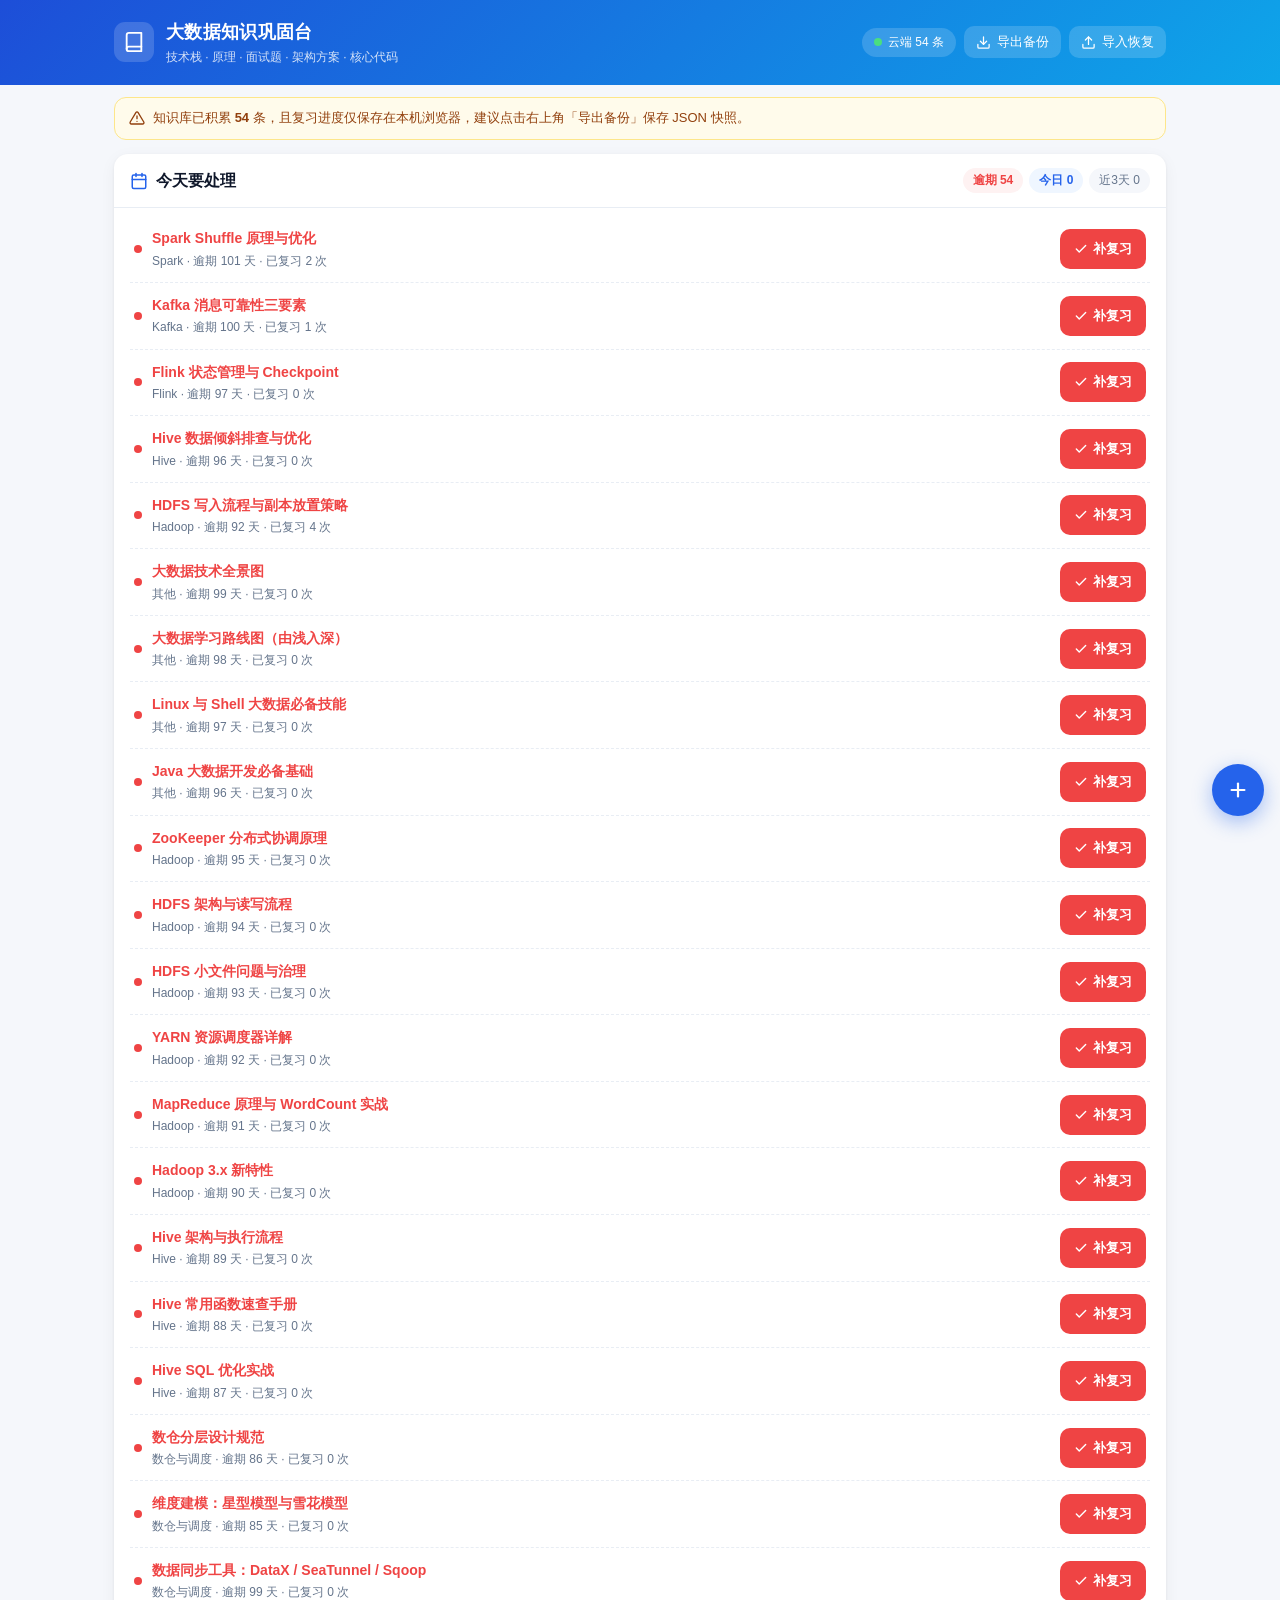
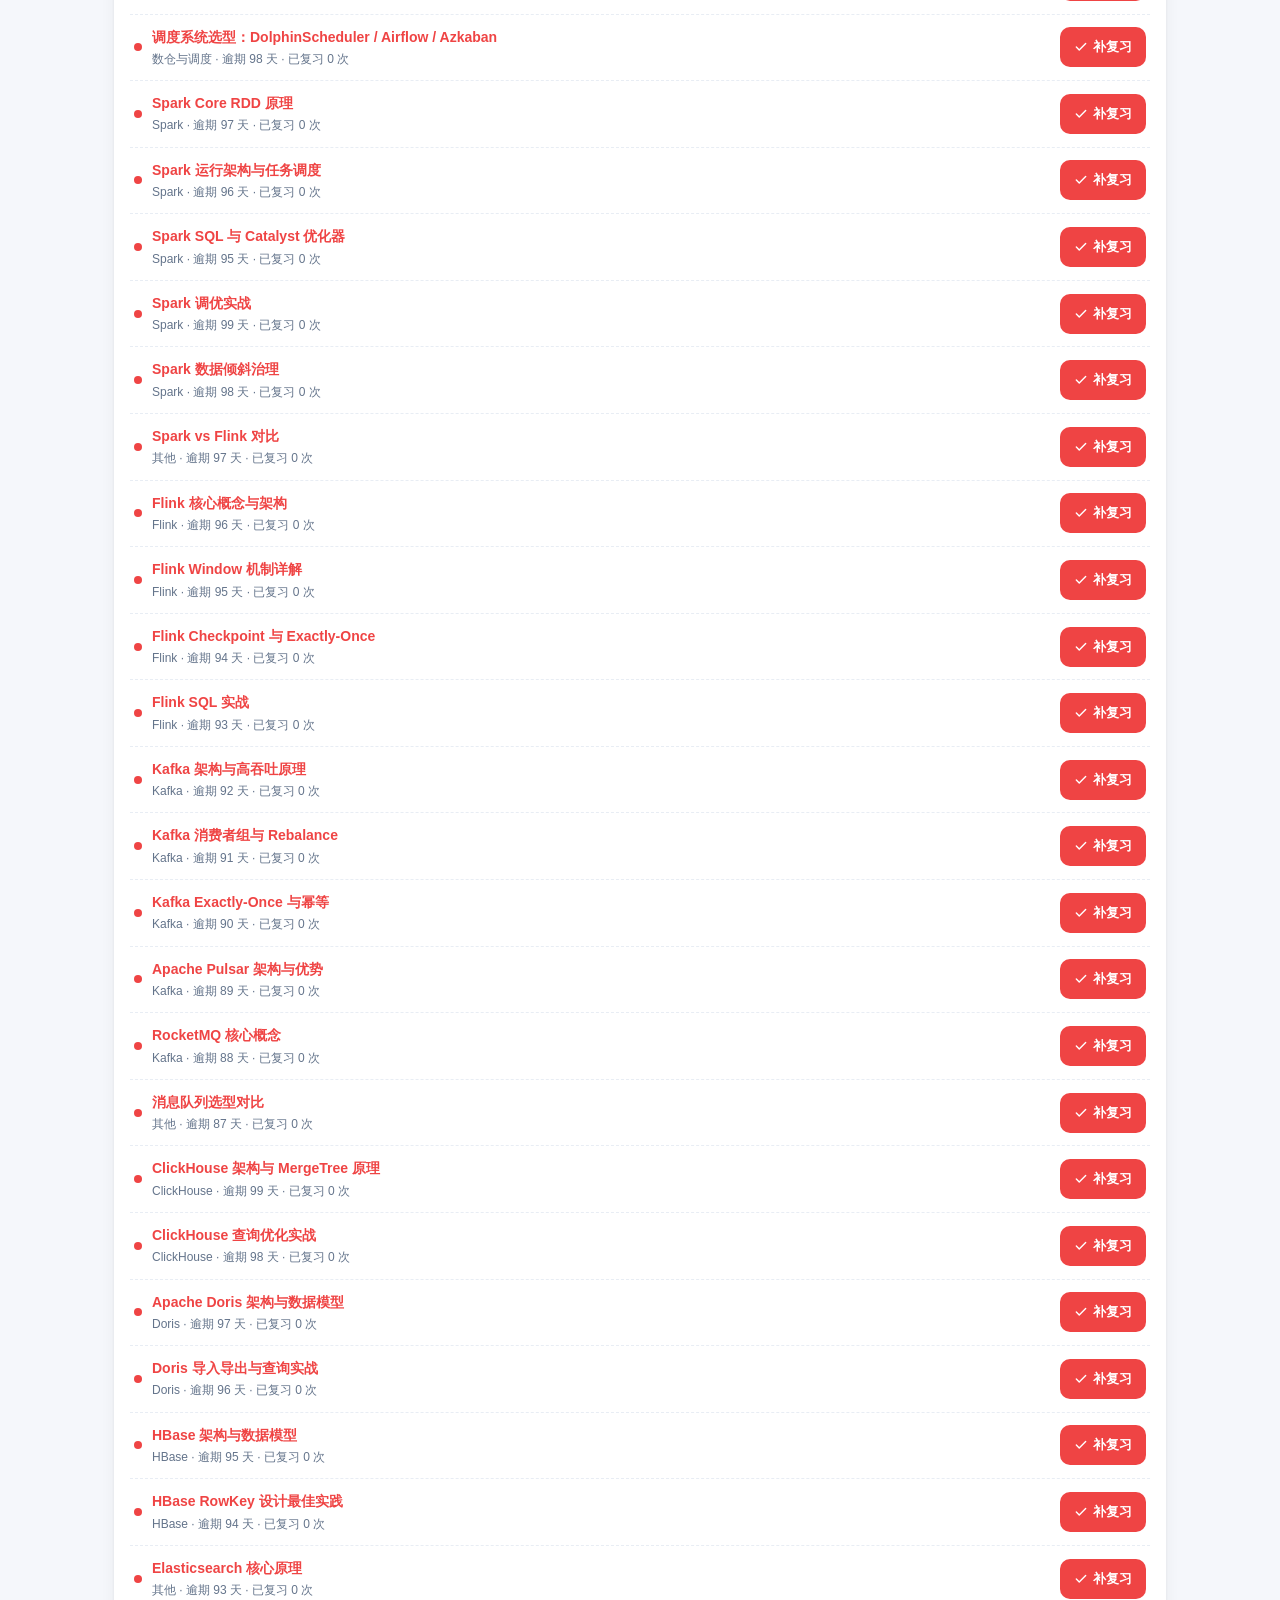
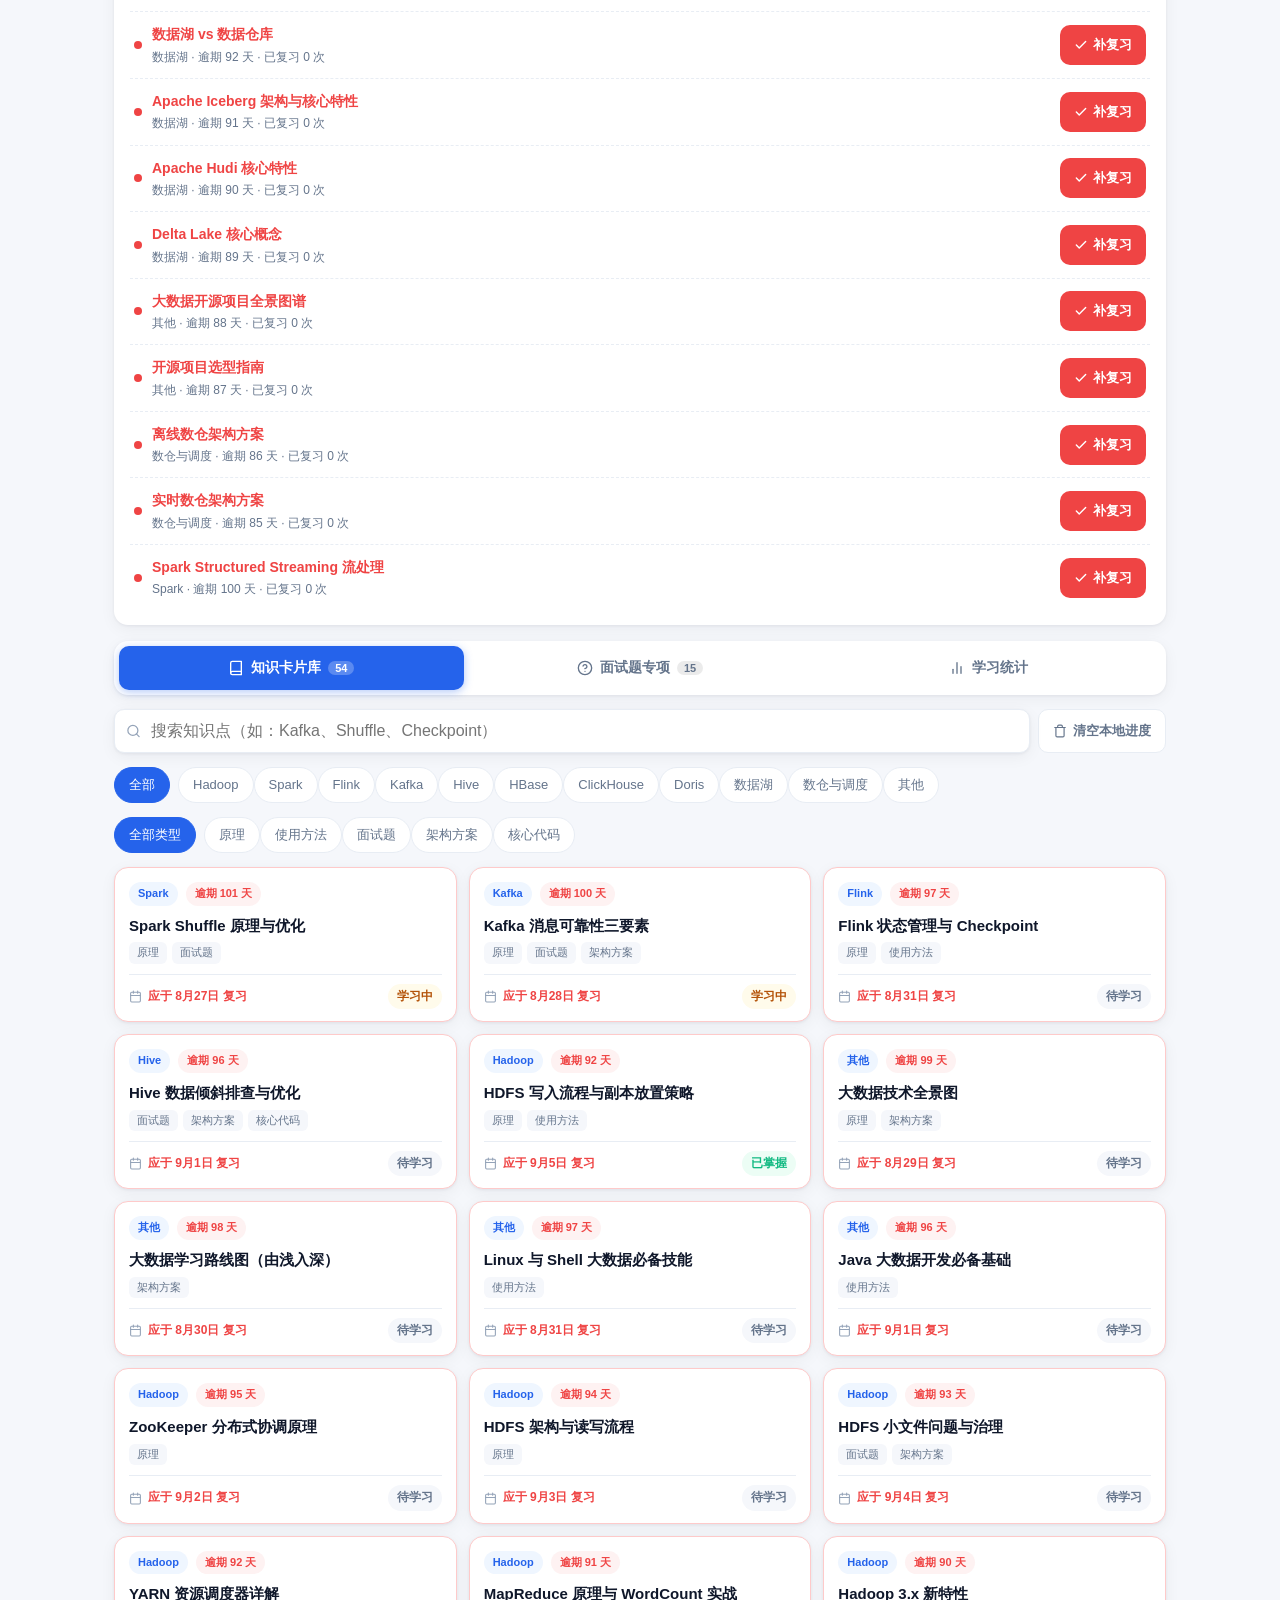
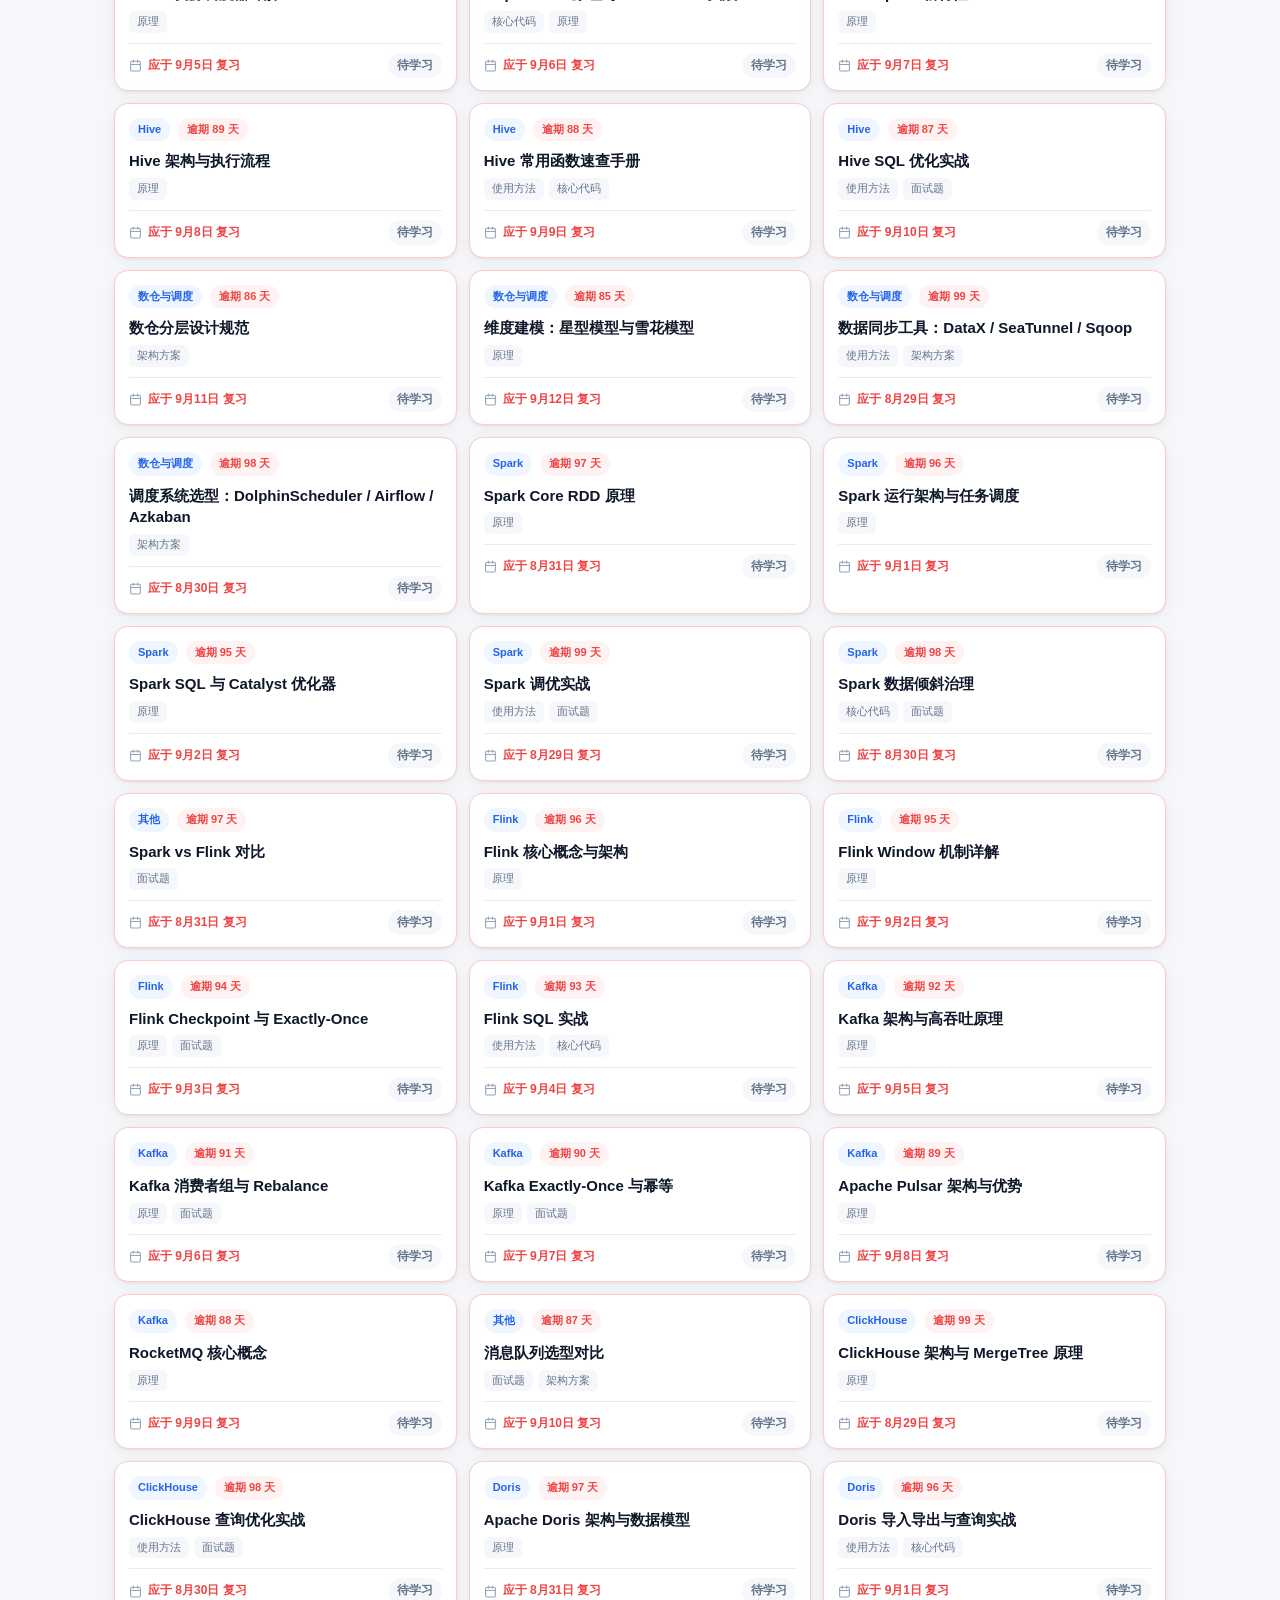
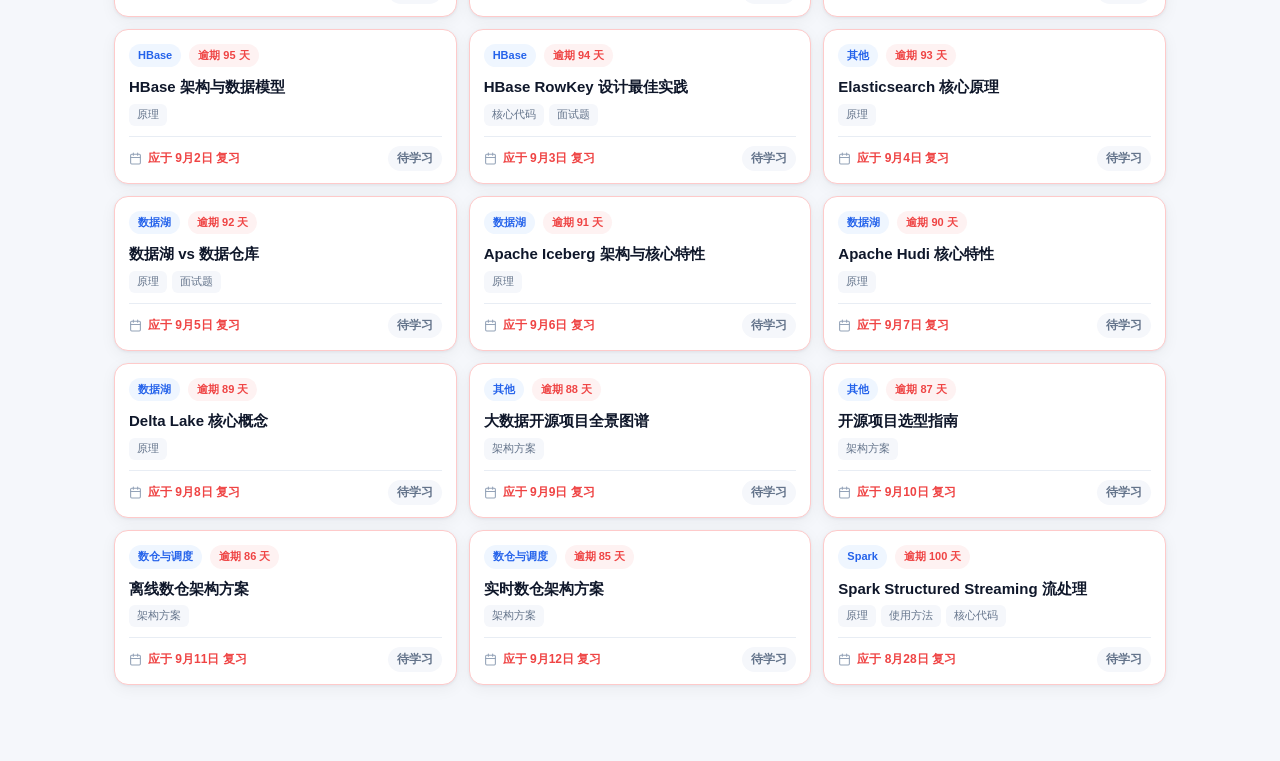
==== index.html @ f15275df "feat: 根站点替换为大数据知识巩固台（旧 Hexo 博客已备份本地 tar 包）" ====
<!DOCTYPE html>
<html lang="zh-CN">
<head>
<meta charset="UTF-8">
<meta name="viewport" content="width=device-width, initial-scale=1.0, viewport-fit=cover">
<title>大数据知识巩固台</title>
<!-- 静态站点版：数据来自同目录 data.json（GitHub 仓库维护），复习进度保存在浏览器本地 -->
<style>
  * { margin: 0; padding: 0; box-sizing: border-box; -webkit-tap-highlight-color: transparent; }
  :root {
    --primary: #2563eb; --primary-soft: #eff6ff; --accent: #0ea5e9;
    --bg: #f5f7fb; --card: #ffffff; --text: #0f172a; --text2: #64748b; --text3: #94a3b8;
    --line: #e8edf4; --red: #ef4444; --red-soft: #fef2f2; --green: #10b981; --green-soft: #ecfdf5;
    --amber: #f59e0b; --amber-soft: #fffbeb; --violet: #8b5cf6; --radius: 14px;
    --shadow: 0 1px 3px rgba(15,23,42,.06), 0 4px 16px rgba(15,23,42,.05);
  }
  html, body { font-family: -apple-system, BlinkMacSystemFont, "Segoe UI", Roboto, "PingFang SC", "Hiragino Sans GB", "Microsoft YaHei", sans-serif; background: var(--bg); color: var(--text); font-size: 15px; line-height: 1.6; }
  body { padding-bottom: 76px; }
  button { font-family: inherit; cursor: pointer; border: none; background: none; color: inherit; }
  input, select, textarea { font-family: inherit; font-size: 16px; color: var(--text); }
  .wrap { max-width: 1080px; margin: 0 auto; padding: 0 14px; }
  .hidden { display: none !important; }

  /* ===== Header ===== */
  header { background: linear-gradient(135deg, #1d4ed8, #0ea5e9); color: #fff; }
  .hd-inner { display: flex; align-items: center; gap: 12px; padding: 18px 14px; max-width: 1080px; margin: 0 auto; flex-wrap: wrap; }
  .hd-logo { width: 40px; height: 40px; border-radius: 11px; background: rgba(255,255,255,.16); display: flex; align-items: center; justify-content: center; flex: none; }
  .hd-title { font-size: 18px; font-weight: 700; letter-spacing: .3px; }
  .hd-sub { font-size: 12px; opacity: .82; margin-top: 1px; }
  .hd-right { margin-left: auto; display: flex; align-items: center; gap: 8px; flex-wrap: wrap; }
  .sync-pill { display: inline-flex; align-items: center; gap: 6px; background: rgba(255,255,255,.16); border-radius: 999px; padding: 5px 12px; font-size: 12px; }
  .sync-dot { width: 8px; height: 8px; border-radius: 50%; background: #fbbf24; flex: none; }
  .sync-dot.ok { background: #4ade80; }
  .sync-dot.off { background: #f87171; }
  .hd-btn { display: inline-flex; align-items: center; gap: 6px; background: rgba(255,255,255,.16); border-radius: 10px; padding: 7px 12px; font-size: 13px; color: #fff; transition: background .15s; }
  .hd-btn:hover { background: rgba(255,255,255,.26); }
  .hd-btn svg { width: 15px; height: 15px; }

  /* ===== 备份提示 ===== */
  .backup-tip { max-width: 1080px; margin: 12px auto 0; padding: 10px 14px; background: var(--amber-soft); border: 1px solid #fde68a; border-radius: 12px; color: #92400e; font-size: 13px; display: flex; align-items: center; gap: 8px; }
  .backup-tip svg { width: 16px; height: 16px; flex: none; }
  .backup-tip b { font-weight: 600; }

  /* ===== 今日复习 ===== */
  .today-card { background: var(--card); border-radius: var(--radius); box-shadow: var(--shadow); margin-top: 14px; overflow: hidden; }
  .today-head { display: flex; align-items: center; gap: 10px; padding: 14px 16px; border-bottom: 1px solid var(--line); cursor: pointer; }
  .today-head h2 { font-size: 16px; font-weight: 700; display: flex; align-items: center; gap: 8px; }
  .today-head h2 svg { width: 18px; height: 18px; color: var(--primary); }
  .today-stats { margin-left: auto; display: flex; gap: 6px; }
  .stat-chip { font-size: 12px; padding: 3px 10px; border-radius: 999px; background: var(--bg); color: var(--text2); }
  .stat-chip.due { background: var(--red-soft); color: var(--red); font-weight: 600; }
  .stat-chip.today { background: var(--primary-soft); color: var(--primary); font-weight: 600; }
  .today-body { padding: 8px 16px 14px; }
  .t-item { display: flex; align-items: center; gap: 10px; padding: 11px 4px; border-bottom: 1px dashed var(--line); }
  .t-item:last-child { border-bottom: none; }
  .t-badge { flex: none; width: 8px; height: 8px; border-radius: 50%; }
  .t-badge.over { background: var(--red); }
  .t-badge.tdy { background: var(--primary); }
  .t-badge.soon { background: var(--amber); }
  .t-info { flex: 1; min-width: 0; }
  .t-name { font-size: 14px; font-weight: 600; overflow: hidden; text-overflow: ellipsis; white-space: nowrap; }
  .t-name.overdue { color: var(--red); }
  .t-meta { font-size: 12px; color: var(--text2); margin-top: 2px; }
  .t-meta b.overdue { color: var(--red); }
  .t-act { flex: none; }
  .btn-done { display: inline-flex; align-items: center; gap: 5px; background: var(--primary); color: #fff; font-size: 13px; font-weight: 600; padding: 8px 14px; border-radius: 10px; min-height: 40px; transition: opacity .15s; }
  .btn-done:hover { opacity: .88; }
  .btn-done svg { width: 14px; height: 14px; }
  .btn-done.overdue { background: var(--red); }
  .today-empty { text-align: center; padding: 22px 10px; color: var(--text3); font-size: 13px; }

  /* ===== Tab ===== */
  .tabs { max-width: 1080px; margin: 16px auto 0; display: flex; gap: 4px; background: var(--card); border-radius: var(--radius); padding: 5px; box-shadow: var(--shadow); }
  .tab { flex: 1; display: flex; align-items: center; justify-content: center; gap: 7px; padding: 11px 6px; border-radius: 10px; font-size: 14px; font-weight: 600; color: var(--text2); min-height: 44px; transition: all .15s; }
  .tab svg { width: 16px; height: 16px; }
  .tab.on { background: var(--primary); color: #fff; box-shadow: 0 2px 8px rgba(37,99,235,.35); }
  .tab .tab-count { font-size: 11px; background: rgba(0,0,0,.08); border-radius: 999px; padding: 1px 7px; }
  .tab.on .tab-count { background: rgba(255,255,255,.25); }

  /* ===== 筛选区 ===== */
  .filter-bar { display: flex; flex-wrap: wrap; gap: 8px; margin: 14px 0; align-items: center; }
  .search-box { position: relative; flex: 1; min-width: 200px; }
  .search-box svg { position: absolute; left: 12px; top: 50%; transform: translateY(-50%); width: 15px; height: 15px; color: var(--text3); }
  .search-box input { width: 100%; border: 1px solid var(--line); background: var(--card); border-radius: 10px; padding: 11px 12px 11px 36px; min-height: 44px; box-shadow: var(--shadow); }
  .chip { border: 1px solid var(--line); background: var(--card); color: var(--text2); border-radius: 999px; padding: 7px 14px; font-size: 13px; min-height: 36px; transition: all .15s; }
  .chip.on { background: var(--primary); border-color: var(--primary); color: #fff; }

  /* ===== 知识卡片网格 ===== */
  .k-grid { display: grid; grid-template-columns: repeat(auto-fill, minmax(280px, 1fr)); gap: 12px; }
  .k-card { background: var(--card); border-radius: var(--radius); box-shadow: var(--shadow); padding: 14px 14px 12px; cursor: pointer; transition: transform .12s, box-shadow .12s; border: 1px solid transparent; position: relative; }
  .k-card:hover { transform: translateY(-2px); box-shadow: 0 6px 20px rgba(15,23,42,.09); }
  .k-card.overdue { border-color: #fecaca; }
  .k-top { display: flex; align-items: center; gap: 8px; }
  .k-stack { font-size: 11px; font-weight: 700; color: var(--primary); background: var(--primary-soft); padding: 3px 9px; border-radius: 999px; flex: none; }
  .k-ov { font-size: 11px; font-weight: 700; color: var(--red); background: var(--red-soft); padding: 3px 9px; border-radius: 999px; flex: none; }
  .k-name { font-size: 15px; font-weight: 700; margin: 9px 0 6px; line-height: 1.45; display: -webkit-box; -webkit-line-clamp: 2; -webkit-box-orient: vertical; overflow: hidden; }
  .k-types { display: flex; flex-wrap: wrap; gap: 5px; }
  .k-type { font-size: 11px; color: var(--text2); background: var(--bg); padding: 2px 8px; border-radius: 6px; }
  .k-foot { display: flex; align-items: center; gap: 6px; margin-top: 10px; padding-top: 9px; border-top: 1px solid var(--line); font-size: 12px; color: var(--text2); }
  .k-foot svg { width: 13px; height: 13px; color: var(--text3); }
  .k-foot .grow { flex: 1; }
  .k-level { display: inline-flex; align-items: center; gap: 4px; font-size: 12px; font-weight: 600; padding: 3px 9px; border-radius: 999px; }
  .k-level.l0 { background: var(--bg); color: var(--text2); }
  .k-level.l1 { background: var(--amber-soft); color: #b45309; }
  .k-level.l2 { background: var(--green-soft); color: var(--green); }
  .k-next.due { color: var(--red); font-weight: 600; }

  .empty-state { text-align: center; padding: 48px 16px; color: var(--text3); }
  .empty-state svg { width: 44px; height: 44px; opacity: .4; margin-bottom: 10px; }

  /* ===== 面试题列表 ===== */
  .iq-list { display: flex; flex-direction: column; gap: 10px; }
  .iq-item { background: var(--card); border-radius: var(--radius); box-shadow: var(--shadow); overflow: hidden; }
  .iq-head { display: flex; align-items: center; gap: 10px; padding: 13px 14px; cursor: pointer; }
  .iq-idx { flex: none; width: 26px; height: 26px; border-radius: 8px; background: var(--primary-soft); color: var(--primary); font-size: 12px; font-weight: 700; display: flex; align-items: center; justify-content: center; }
  .iq-q { flex: 1; font-size: 14px; font-weight: 600; line-height: 1.5; }
  .iq-stack { font-size: 11px; color: var(--text2); background: var(--bg); padding: 2px 8px; border-radius: 6px; flex: none; }
  .iq-chev { flex: none; color: var(--text3); transition: transform .2s; }
  .iq-chev svg { width: 16px; height: 16px; display: block; }
  .iq-item.open .iq-chev { transform: rotate(180deg); }
  .iq-body { display: none; border-top: 1px dashed var(--line); padding: 12px 14px 14px; }
  .iq-item.open .iq-body { display: block; }
  .iq-actions { display: flex; gap: 8px; margin-top: 12px; flex-wrap: wrap; }

  /* ===== 统计 ===== */
  .stats-wrap { display: grid; grid-template-columns: repeat(auto-fit, minmax(150px, 1fr)); gap: 10px; margin-bottom: 14px; }
  .stat-card { background: var(--card); border-radius: var(--radius); box-shadow: var(--shadow); padding: 14px; }
  .stat-num { font-size: 26px; font-weight: 800; line-height: 1.2; }
  .stat-num small { font-size: 13px; font-weight: 600; color: var(--text3); }
  .stat-label { font-size: 12px; color: var(--text2); margin-top: 3px; display: flex; align-items: center; gap: 5px; }
  .stat-label svg { width: 13px; height: 13px; color: var(--text3); }
  .stat-card.blue .stat-num { color: var(--primary); }
  .stat-card.green .stat-num { color: var(--green); }
  .stat-card.red .stat-num { color: var(--red); }
  .stat-card.violet .stat-num { color: var(--violet); }
  .chart-grid { display: grid; grid-template-columns: 1fr 1fr; gap: 12px; }
  .chart-card { background: var(--card); border-radius: var(--radius); box-shadow: var(--shadow); padding: 16px; }
  .chart-card h3 { font-size: 14px; font-weight: 700; margin-bottom: 12px; display: flex; align-items: center; gap: 7px; }
  .chart-card h3 svg { width: 15px; height: 15px; color: var(--primary); }
  .ring-wrap { display: flex; align-items: center; gap: 18px; flex-wrap: wrap; }
  .legend { flex: 1; min-width: 120px; display: flex; flex-direction: column; gap: 8px; }
  .legend-item { display: flex; align-items: center; gap: 8px; font-size: 12px; color: var(--text2); }
  .legend-dot { width: 10px; height: 10px; border-radius: 3px; flex: none; }
  .legend-item b { margin-left: auto; color: var(--text); font-weight: 700; }
  .bar-row { display: flex; align-items: center; gap: 8px; margin-bottom: 8px; }
  .bar-label { width: 86px; flex: none; font-size: 12px; color: var(--text2); overflow: hidden; text-overflow: ellipsis; white-space: nowrap; text-align: right; }
  .bar-track { flex: 1; height: 18px; background: var(--bg); border-radius: 9px; overflow: hidden; }
  .bar-fill { height: 100%; border-radius: 9px; min-width: 2px; }
  .bar-val { width: 34px; flex: none; font-size: 12px; font-weight: 700; color: var(--text); text-align: right; }

  /* ===== 弹窗 ===== */
  .mask { position: fixed; inset: 0; background: rgba(15,23,42,.45); z-index: 60; display: flex; align-items: flex-end; justify-content: center; }
  .mask.center { align-items: center; padding: 16px; }
  .modal { background: var(--card); width: 100%; max-width: 560px; max-height: 88vh; overflow-y: auto; border-radius: 18px 18px 0 0; animation: slideUp .22s ease; }
  .mask.center .modal { border-radius: 18px; max-height: 82vh; animation: pop .18s ease; }
  @keyframes slideUp { from { transform: translateY(40px); opacity: .6; } to { transform: none; opacity: 1; } }
  @keyframes pop { from { transform: scale(.95); opacity: .6; } to { transform: none; opacity: 1; } }
  .modal-head { display: flex; align-items: center; gap: 10px; padding: 16px 18px 12px; }
  .modal-head h3 { font-size: 16px; font-weight: 700; flex: 1; }
  .m-close { width: 34px; height: 34px; border-radius: 10px; background: var(--bg); display: flex; align-items: center; justify-content: center; color: var(--text2); }
  .m-close svg { width: 16px; height: 16px; }
  .modal-body { padding: 0 18px 18px; }
  .form-row { margin-bottom: 12px; }
  .form-row label { display: block; font-size: 13px; font-weight: 600; color: var(--text2); margin-bottom: 6px; }
  .form-row label i { color: var(--red); font-style: normal; }
  .form-row input[type="text"], .form-row select, .form-row textarea, .form-row input[type="date"] {
    width: 100%; border: 1px solid var(--line); border-radius: 10px; padding: 10px 12px; background: #fff; min-height: 44px;
  }
  .form-row textarea { min-height: 140px; resize: vertical; line-height: 1.55; }
  .form-hint { font-size: 12px; color: var(--text3); margin-top: 4px; }
  .chk-group { display: flex; flex-wrap: wrap; gap: 8px; }
  .chk-item { display: inline-flex; align-items: center; gap: 6px; border: 1px solid var(--line); border-radius: 999px; padding: 7px 13px; font-size: 13px; color: var(--text2); cursor: pointer; min-height: 40px; user-select: none; }
  .chk-item.on { background: var(--primary-soft); border-color: var(--primary); color: var(--primary); font-weight: 600; }
  .chk-item input { display: none; }
  .btn-primary { display: inline-flex; align-items: center; justify-content: center; gap: 6px; background: var(--primary); color: #fff; font-size: 14px; font-weight: 700; border-radius: 10px; padding: 11px 18px; min-height: 44px; width: 100%; }
  .btn-primary:disabled { opacity: .6; cursor: not-allowed; }
  .btn-ghost { display: inline-flex; align-items: center; justify-content: center; gap: 6px; border: 1px solid var(--line); background: var(--card); color: var(--text2); font-size: 13px; font-weight: 600; border-radius: 10px; padding: 9px 14px; min-height: 40px; }
  .btn-danger { display: inline-flex; align-items: center; justify-content: center; gap: 6px; background: var(--red); color: #fff; font-size: 13px; font-weight: 700; border-radius: 10px; padding: 9px 14px; min-height: 40px; }
  .btn-dialog { display: inline-flex; align-items: center; justify-content: center; background: var(--primary); color: #fff; font-size: 14px; font-weight: 700; border-radius: 10px; padding: 11px 22px; min-height: 44px; flex: 1; }
  .btn-dialog.gray { background: var(--bg); color: var(--text2); }
  .btn-dialog.red { background: var(--red); }

  /* ===== 详情 ===== */
  .detail-stack { display: flex; flex-wrap: wrap; gap: 6px; margin-bottom: 10px; }
  .detail-markdown { font-size: 14px; line-height: 1.75; color: #1e293b; }
  .detail-markdown h3, .detail-markdown h4 { margin: 12px 0 6px; font-weight: 700; color: var(--text); }
  .detail-markdown h3 { font-size: 15px; }
  .detail-markdown h4 { font-size: 14px; }
  .detail-markdown p { margin: 6px 0; }
  .detail-markdown ul { margin: 6px 0 6px 20px; }
  .detail-markdown li { margin: 3px 0; }
  .detail-markdown pre { background: #0f172a; color: #e2e8f0; border-radius: 10px; padding: 12px 14px; overflow-x: auto; font-size: 12.5px; line-height: 1.6; margin: 8px 0; font-family: "SFMono-Regular", Consolas, "Liberation Mono", Menlo, monospace; white-space: pre; }
  .detail-markdown code { font-family: "SFMono-Regular", Consolas, "Liberation Mono", Menlo, monospace; }
  .detail-markdown strong { font-weight: 700; color: var(--text); }
  .detail-actions { display: flex; gap: 8px; margin-top: 14px; flex-wrap: wrap; }

  /* ===== FAB / 底部栏 ===== */
  .fab { position: fixed; right: 16px; bottom: 84px; width: 52px; height: 52px; border-radius: 50%; background: var(--primary); color: #fff; display: flex; align-items: center; justify-content: center; box-shadow: 0 6px 20px rgba(37,99,235,.4); z-index: 50; transition: transform .15s; }
  .fab:active { transform: scale(.92); }
  .fab svg { width: 22px; height: 22px; }
  .bottom-nav { position: fixed; left: 0; right: 0; bottom: 0; background: rgba(255,255,255,.96); backdrop-filter: blur(10px); border-top: 1px solid var(--line); display: flex; z-index: 55; padding-bottom: env(safe-area-inset-bottom); }
  .bn-item { flex: 1; display: flex; flex-direction: column; align-items: center; justify-content: center; gap: 3px; padding: 9px 4px 7px; font-size: 11px; color: var(--text3); min-height: 56px; }
  .bn-item svg { width: 20px; height: 20px; }
  .bn-item.on { color: var(--primary); font-weight: 700; }

  /* ===== Toast ===== */
  .toast { position: fixed; left: 50%; bottom: 92px; transform: translateX(-50%) translateY(10px); background: rgba(15,23,42,.9); color: #fff; font-size: 13px; padding: 10px 18px; border-radius: 999px; z-index: 99; opacity: 0; transition: all .25s; pointer-events: none; max-width: 86vw; text-align: center; }
  .toast.show { opacity: 1; transform: translateX(-50%) translateY(0); }

  /* ===== 响应式 ===== */
  @media (max-width: 767px) {
    body { padding-bottom: 88px; }
    .chart-grid { grid-template-columns: 1fr; }
    .tabs { display: none; }
    .hd-sub { display: none; }
    .hd-btn span.t { display: none; }
    .hd-btn { padding: 8px; }
    .k-grid { grid-template-columns: 1fr; }
    .modal { max-width: 100%; }
  }
  @media (min-width: 768px) {
    .bottom-nav { display: none; }
    .mask { align-items: center; padding: 16px; }
    .modal { border-radius: 18px; max-height: 84vh; }
  }
</style>
</head>
<body>

<header>
  <div class="hd-inner">
    <div class="hd-logo">
      <svg viewBox="0 0 24 24" fill="none" stroke="#fff" stroke-width="2" stroke-linecap="round" stroke-linejoin="round" width="22" height="22">
        <path d="M4 19.5A2.5 2.5 0 0 1 6.5 17H20"></path><path d="M6.5 2H20v20H6.5A2.5 2.5 0 0 1 4 19.5v-15A2.5 2.5 0 0 1 6.5 2z"></path>
      </svg>
    </div>
    <div>
      <div class="hd-title">大数据知识巩固台</div>
      <div class="hd-sub">技术栈 · 原理 · 面试题 · 架构方案 · 核心代码</div>
    </div>
    <div class="hd-right">
      <span class="sync-pill"><span class="sync-dot" id="syncDot"></span><span id="syncText">加载中</span></span>
      <button class="hd-btn" onclick="exportJSON()">
        <svg viewBox="0 0 24 24" fill="none" stroke="currentColor" stroke-width="2" stroke-linecap="round" stroke-linejoin="round"><path d="M21 15v4a2 2 0 0 1-2 2H5a2 2 0 0 1-2-2v-4"></path><polyline points="7 10 12 15 17 10"></polyline><line x1="12" y1="15" x2="12" y2="3"></line></svg>
        <span class="t">导出备份</span>
      </button>
      <button class="hd-btn" onclick="document.getElementById('importFile').click()">
        <svg viewBox="0 0 24 24" fill="none" stroke="currentColor" stroke-width="2" stroke-linecap="round" stroke-linejoin="round"><path d="M21 15v4a2 2 0 0 1-2 2H5a2 2 0 0 1-2-2v-4"></path><polyline points="17 8 12 3 7 8"></polyline><line x1="12" y1="3" x2="12" y2="15"></line></svg>
        <span class="t">导入恢复</span>
      </button>
      <input type="file" id="importFile" accept=".json,application/json" class="hidden" onchange="importJSON(this)">
    </div>
  </div>
</header>

<div class="wrap">
  <div id="backupTip" class="backup-tip hidden">
    <svg viewBox="0 0 24 24" fill="none" stroke="currentColor" stroke-width="2" stroke-linecap="round" stroke-linejoin="round"><path d="M10.29 3.86L1.82 18a2 2 0 0 0 1.71 3h16.94a2 2 0 0 0 1.71-3L13.71 3.86a2 2 0 0 0-3.42 0z"></path><line x1="12" y1="9" x2="12" y2="13"></line><line x1="12" y1="17" x2="12.01" y2="17"></line></svg>
    <span>知识库已积累 <b id="backupCount">30</b> 条，且复习进度仅保存在本机浏览器，建议点击右上角「导出备份」保存 JSON 快照。</span>
  </div>

  <!-- 今天要处理 -->
  <div class="today-card">
    <div class="today-head" onclick="toggleToday()">
      <h2>
        <svg viewBox="0 0 24 24" fill="none" stroke="currentColor" stroke-width="2" stroke-linecap="round" stroke-linejoin="round"><rect x="3" y="4" width="18" height="18" rx="2" ry="2"></rect><line x1="16" y1="2" x2="16" y2="6"></line><line x1="8" y1="2" x2="8" y2="6"></line><line x1="3" y1="10" x2="21" y2="10"></line></svg>
        今天要处理
      </h2>
      <div class="today-stats">
        <span class="stat-chip due" id="statDue">逾期 0</span>
        <span class="stat-chip today" id="statToday">今日 0</span>
        <span class="stat-chip" id="statSoon">近3天 0</span>
      </div>
    </div>
    <div class="today-body" id="todayBody"></div>
  </div>

  <!-- Tab -->
  <div class="tabs">
    <button class="tab on" data-tab="library" onclick="switchTab('library')">
      <svg viewBox="0 0 24 24" fill="none" stroke="currentColor" stroke-width="2" stroke-linecap="round" stroke-linejoin="round"><path d="M4 19.5A2.5 2.5 0 0 1 6.5 17H20"></path><path d="M6.5 2H20v20H6.5A2.5 2.5 0 0 1 4 19.5v-15A2.5 2.5 0 0 1 6.5 2z"></path></svg>
      知识卡片库<span class="tab-count" id="cntAll">0</span>
    </button>
    <button class="tab" data-tab="interview" onclick="switchTab('interview')">
      <svg viewBox="0 0 24 24" fill="none" stroke="currentColor" stroke-width="2" stroke-linecap="round" stroke-linejoin="round"><circle cx="12" cy="12" r="10"></circle><path d="M9.09 9a3 3 0 0 1 5.83 1c0 2-3 3-3 3"></path><line x1="12" y1="17" x2="12.01" y2="17"></line></svg>
      面试题专项<span class="tab-count" id="cntIq">0</span>
    </button>
    <button class="tab" data-tab="stats" onclick="switchTab('stats')">
      <svg viewBox="0 0 24 24" fill="none" stroke="currentColor" stroke-width="2" stroke-linecap="round" stroke-linejoin="round"><line x1="18" y1="20" x2="18" y2="10"></line><line x1="12" y1="20" x2="12" y2="4"></line><line x1="6" y1="20" x2="6" y2="14"></line></svg>
      学习统计
    </button>
  </div>

  <!-- 知识卡片库 -->
  <section id="tab-library">
    <div class="filter-bar">
      <div class="search-box">
        <svg viewBox="0 0 24 24" fill="none" stroke="currentColor" stroke-width="2" stroke-linecap="round" stroke-linejoin="round"><circle cx="11" cy="11" r="8"></circle><line x1="21" y1="21" x2="16.65" y2="16.65"></line></svg>
        <input type="text" id="searchInput" placeholder="搜索知识点（如：Kafka、Shuffle、Checkpoint）" oninput="onSearch()">
      </div>
      <button class="btn-ghost" onclick="openClearModal()" style="min-height:44px">
        <svg viewBox="0 0 24 24" fill="none" stroke="currentColor" stroke-width="2" stroke-linecap="round" stroke-linejoin="round" width="14" height="14"><polyline points="3 6 5 6 21 6"></polyline><path d="M19 6v14a2 2 0 0 1-2 2H7a2 2 0 0 1-2-2V6m3 0V4a2 2 0 0 1 2-2h4a2 2 0 0 1 2 2v2"></path></svg>
        清空本地进度
      </button>
    </div>
    <div class="filter-bar">
      <button class="chip on" data-stack="" onclick="setStackFilter('')">全部</button>
      <span id="stackChips"></span>
    </div>
    <div class="filter-bar">
      <button class="chip on" data-type="" onclick="setTypeFilter('')">全部类型</button>
      <span id="typeChips"></span>
    </div>
    <div class="k-grid" id="libraryGrid"></div>
    <div id="libraryEmpty"></div>
  </section>

  <!-- 面试题专项 -->
  <section id="tab-interview" class="hidden">
    <div class="iq-list" id="iqList"></div>
    <div id="iqEmpty"></div>
  </section>

  <!-- 学习统计 -->
  <section id="tab-stats" class="hidden">
    <div class="stats-wrap">
      <div class="stat-card blue"><div class="stat-num" id="stTotal">0</div><div class="stat-label"><svg viewBox="0 0 24 24" fill="none" stroke="currentColor" stroke-width="2" stroke-linecap="round" stroke-linejoin="round"><path d="M4 19.5A2.5 2.5 0 0 1 6.5 17H20"></path><path d="M6.5 2H20v20H6.5A2.5 2.5 0 0 1 4 19.5v-15A2.5 2.5 0 0 1 6.5 2z"></path></svg>知识卡片总数</div></div>
      <div class="stat-card green"><div class="stat-num" id="stMastered">0</div><div class="stat-label"><svg viewBox="0 0 24 24" fill="none" stroke="currentColor" stroke-width="2" stroke-linecap="round" stroke-linejoin="round"><polyline points="20 6 9 17 4 12"></polyline></svg>已掌握</div></div>
      <div class="stat-card red"><div class="stat-num" id="stDue">0</div><div class="stat-label"><svg viewBox="0 0 24 24" fill="none" stroke="currentColor" stroke-width="2" stroke-linecap="round" stroke-linejoin="round"><circle cx="12" cy="12" r="10"></circle><polyline points="12 6 12 12 16 14"></polyline></svg>待复习（逾期+今日）</div></div>
      <div class="stat-card violet"><div class="stat-num" id="stReviews">0</div><div class="stat-label"><svg viewBox="0 0 24 24" fill="none" stroke="currentColor" stroke-width="2" stroke-linecap="round" stroke-linejoin="round"><path d="M22 12h-4l-3 9L9 3l-3 9H2"></path></svg>累计复习次数</div></div>
    </div>
    <div class="chart-grid">
      <div class="chart-card">
        <h3><svg viewBox="0 0 24 24" fill="none" stroke="currentColor" stroke-width="2" stroke-linecap="round" stroke-linejoin="round"><path d="M21.21 15.89A10 10 0 1 1 8 2.83"></path><path d="M22 12A10 10 0 0 0 12 2v10z"></path></svg>掌握度分布</h3>
        <div class="ring-wrap">
          <svg id="ringSvg" viewBox="0 0 140 140" width="150" height="150" role="img" aria-label="掌握度分布环形图"></svg>
          <div class="legend" id="levelLegend"></div>
        </div>
      </div>
      <div class="chart-card">
        <h3><svg viewBox="0 0 24 24" fill="none" stroke="currentColor" stroke-width="2" stroke-linecap="round" stroke-linejoin="round"><line x1="18" y1="20" x2="18" y2="10"></line><line x1="12" y1="20" x2="12" y2="4"></line><line x1="6" y1="20" x2="6" y2="14"></line></svg>技术栈分布（Top 8）</h3>
        <div id="stackBars"></div>
      </div>
      <div class="chart-card" style="grid-column: 1 / -1;">
        <h3><svg viewBox="0 0 24 24" fill="none" stroke="currentColor" stroke-width="2" stroke-linecap="round" stroke-linejoin="round"><path d="M2 3h6a4 4 0 0 1 4 4v14a3 3 0 0 0-3-3H2z"></path><path d="M22 3h-6a4 4 0 0 0-4 4v14a3 3 0 0 1 3-3h7z"></path></svg>知识类型分布</h3>
        <div id="typeBars"></div>
      </div>
    </div>
  </section>
</div>

<!-- 底部移动端导航 -->
<nav class="bottom-nav">
  <button class="bn-item on" data-tab="library" onclick="switchTab('library')">
    <svg viewBox="0 0 24 24" fill="none" stroke="currentColor" stroke-width="2" stroke-linecap="round" stroke-linejoin="round"><path d="M4 19.5A2.5 2.5 0 0 1 6.5 17H20"></path><path d="M6.5 2H20v20H6.5A2.5 2.5 0 0 1 4 19.5v-15A2.5 2.5 0 0 1 6.5 2z"></path></svg>
    卡片库
  </button>
  <button class="bn-item" data-tab="interview" onclick="switchTab('interview')">
    <svg viewBox="0 0 24 24" fill="none" stroke="currentColor" stroke-width="2" stroke-linecap="round" stroke-linejoin="round"><circle cx="12" cy="12" r="10"></circle><path d="M9.09 9a3 3 0 0 1 5.83 1c0 2-3 3-3 3"></path><line x1="12" y1="17" x2="12.01" y2="17"></line></svg>
    面试题
  </button>
  <button class="bn-item" data-tab="stats" onclick="switchTab('stats')">
    <svg viewBox="0 0 24 24" fill="none" stroke="currentColor" stroke-width="2" stroke-linecap="round" stroke-linejoin="round"><line x1="18" y1="20" x2="18" y2="10"></line><line x1="12" y1="20" x2="12" y2="4"></line><line x1="6" y1="20" x2="6" y2="14"></line></svg>
    统计
  </button>
</nav>

<button class="fab" onclick="openForm()" aria-label="新增知识卡片">
  <svg viewBox="0 0 24 24" fill="none" stroke="currentColor" stroke-width="2.4" stroke-linecap="round"><line x1="12" y1="5" x2="12" y2="19"></line><line x1="5" y1="12" x2="19" y2="12"></line></svg>
</button>

<!-- 表单弹窗 -->
<div class="mask hidden" id="formMask" onclick="if(event.target===this)closeForm()">
  <div class="modal">
    <div class="modal-head">
      <h3 id="formTitle">新增知识卡片</h3>
      <button class="m-close" onclick="closeForm()">
        <svg viewBox="0 0 24 24" fill="none" stroke="currentColor" stroke-width="2" stroke-linecap="round"><line x1="18" y1="6" x2="6" y2="18"></line><line x1="6" y1="6" x2="18" y2="18"></line></svg>
      </button>
    </div>
    <div class="modal-body">
      <div class="form-row">
        <label>知识点名称 <i>*</i></label>
        <input type="text" name="名称" placeholder="如：Flink Checkpoint 原理与调优">
      </div>
      <div class="form-row">
        <label>技术栈 <i>*</i></label>
        <select name="技术栈"><option value="">请选择技术栈</option></select>
      </div>
      <div class="form-row">
        <label>知识类型（可多选）<i>*</i></label>
        <div class="chk-group" id="typeGroup"></div>
      </div>
      <div class="form-row">
        <label>掌握度</label>
        <select name="掌握度"><option value="">请选择</option></select>
      </div>
      <div class="form-row">
        <label>下次复习日期</label>
        <input type="date" name="下次复习">
        <div class="form-hint">留空则默认按艾宾浩斯间隔自动安排（1/3/7/15/30 天）。</div>
      </div>
      <div class="form-row">
        <label>详细内容</label>
        <textarea name="详细内容" placeholder="支持 Markdown 片段：&#10;### 原理&#10;- 关键点列表&#10;- 使用方法&#10;&#10;### 核心代码&#10;```sql&#10;SELECT ...&#10;```&#10;&#10;### 面试题&#10;Q：...&#10;A：..."></textarea>
        <div class="form-hint">本地新增的卡片仅保存在浏览器；如需沉淀进知识库，请提交到 GitHub 仓库 data.json。</div>
      </div>
      <button class="btn-primary" id="formSubmitBtn" onclick="submitForm()">保存知识卡片</button>
    </div>
  </div>
</div>

<!-- 详情弹窗 -->
<div class="mask center hidden" id="detailMask" onclick="if(event.target===this)closeDetail()">
  <div class="modal">
    <div class="modal-head">
      <h3 id="detailTitle">知识详情</h3>
      <button class="m-close" onclick="closeDetail()">
        <svg viewBox="0 0 24 24" fill="none" stroke="currentColor" stroke-width="2" stroke-linecap="round"><line x1="18" y1="6" x2="6" y2="18"></line><line x1="6" y1="6" x2="18" y2="18"></line></svg>
      </button>
    </div>
    <div class="modal-body">
      <div class="detail-stack" id="detailMeta"></div>
      <div class="detail-markdown" id="detailContent"></div>
      <div class="detail-actions" id="detailActions"></div>
    </div>
  </div>
</div>

<!-- 确认弹窗 -->
<div class="mask center hidden" id="confirmMask" onclick="if(event.target===this)closeConfirm()">
  <div class="modal" style="max-width:380px">
    <div class="modal-head"><h3 id="confirmTitle">确认操作</h3></div>
    <div class="modal-body">
      <p id="confirmText" style="font-size:14px;color:var(--text2);margin-bottom:16px"></p>
      <div style="display:flex;gap:10px">
        <button class="btn-dialog gray" onclick="closeConfirm()">取消</button>
        <button class="btn-dialog red" id="confirmOkBtn" onclick="confirmAction()">确定</button>
      </div>
    </div>
  </div>
</div>

<div class="toast" id="toast"></div>

<script>
(function () {
  var STACKS = ['Hadoop', 'Spark', 'Flink', 'Kafka', 'Hive', 'HBase', 'ClickHouse', 'Doris', '数据湖', '数仓与调度', '其他'];
  var TYPES = ['原理', '使用方法', '面试题', '架构方案', '核心代码'];
  var LEVELS = ['待学习', '学习中', '已掌握'];
  var INTERVALS = [1, 3, 7, 15, 30]; // 艾宾浩斯复习间隔（天）
  var LS_PROGRESS = 'bdh_progress_v1';   // 对云端卡片的本地覆盖（复习进度/编辑）
  var LS_CUSTOM = 'bdh_custom_v1';       // 本地新增卡片
  var LS_DELETED = 'bdh_deleted_v1';     // 本地删除的云端卡片 id
  var LS_FORM = 'bdh_form_v1';           // 表单草稿
  var LS_DATA_CACHE = 'bdh_data_cache_v1'; // data.json 离线缓存
  var STATE = { rows: [], baseLoaded: false, stackFilter: '', typeFilter: '', keyword: '', editingId: '', todayOpen: true, tab: 'library' };
  var CONFIRM_CB = null;

  /* ---------- 工具 ---------- */
  function pad(n) { return n < 10 ? '0' + n : '' + n; }
  function todayStr() { var d = new Date(); return d.getFullYear() + '-' + pad(d.getMonth() + 1) + '-' + pad(d.getDate()); }
  function addDays(dateStr, n) {
    var p = dateStr.split('-'); var d = new Date(+p[0], +p[1] - 1, +p[2]); d.setDate(d.getDate() + n);
    return d.getFullYear() + '-' + pad(d.getMonth() + 1) + '-' + pad(d.getDate());
  }
  function daysUntil(dateStr) {
    if (!dateStr) return 9999;
    var p = dateStr.split('-'); var d = new Date(+p[0], +p[1] - 1, +p[2]);
    var t = new Date(); t.setHours(0, 0, 0, 0);
    return Math.round((d - t) / 86400000);
  }
  function esc(s) {
    if (s === null || s === undefined) return '';
    return String(s).replace(/&/g, '&amp;').replace(/</g, '&lt;').replace(/>/g, '&gt;').replace(/"/g, '&quot;');
  }
  function $(id) { return document.getElementById(id); }
  function toast(msg) {
    var t = $('toast'); t.textContent = msg; t.classList.add('show');
    clearTimeout(t._tm); t._tm = setTimeout(function () { t.classList.remove('show'); }, 2400);
  }
  function fmtDate(s) { if (!s) return '未安排'; var p = s.slice(0, 10).split('-'); return (+p[1]) + '月' + (+p[2]) + '日'; }
  function hasType(row, text) { var arr = row['知识类型'] || []; for (var i = 0; i < arr.length; i++) { if (arr[i] === text) return true; } return false; }
  function levelClass(level) {
    if (level === '已掌握') return 'l2';
    if (level === '学习中') return 'l1';
    return 'l0';
  }

  /* ---------- 本地存储 ---------- */
  function lsGet(key, fallback) {
    try { var raw = localStorage.getItem(key); return raw ? JSON.parse(raw) : fallback; } catch (e) { return fallback; }
  }
  function lsSet(key, val) { try { localStorage.setItem(key, JSON.stringify(val)); } catch (e) {} }
  function lsDel(key) { try { localStorage.removeItem(key); } catch (e) {} }
  function getProgress() { return lsGet(LS_PROGRESS, {}); }
  function getCustom() { return lsGet(LS_CUSTOM, []); }
  function getDeleted() { return lsGet(LS_DELETED, []); }

  /* ---------- 加载数据 ---------- */
  function init() {
    renderSelectOptions();
    loadData();
  }

  function loadData() {
    setSync(null);
    var cacheBust = todayStr().replace(/-/g, '');
    fetch('data.json?t=' + cacheBust, { cache: 'no-cache' }).then(function (res) {
      if (!res.ok) throw new Error('http ' + res.status);
      return res.json();
    }).then(function (list) {
      lsSet(LS_DATA_CACHE, list);
      STATE.rows = buildRows(list);
      STATE.baseLoaded = true;
      renderAll();
      setSync(true, STATE.rows.length);
    }).catch(function () {
      var cached = lsGet(LS_DATA_CACHE, null);
      if (cached && cached.length) {
        STATE.rows = buildRows(cached);
        STATE.baseLoaded = true;
        renderAll();
        setSync(false);
        toast('云端数据加载失败，已使用本机缓存');
      } else {
        STATE.rows = buildRows([]);
        renderAll();
        setSync(false);
        toast('数据加载失败，请刷新重试');
      }
    });
  }

  /* 云端基础卡片 + 本地覆盖/新增 → 有效行 */
  function buildRows(baseList) {
    var prog = getProgress();
    var deleted = getDeleted();
    var rows = [];
    (baseList || []).forEach(function (c) {
      if (deleted.indexOf(c.id) >= 0) return;
      var row = {
        _id: c.id, _base: true,
        '名称': c.name || '未命名',
        '技术栈': c.stack || '其他',
        '知识类型': c.types || [],
        '掌握度': c.level || '待学习',
        '详细内容': c.content || '',
        '复习次数': c.reviewCount || 0,
        '上次复习': c.lastReview || '',
        '下次复习': c.nextReview || ''
      };
      var ov = prog[c.id];
      if (ov) { for (var k in ov) { if (ov[k] !== undefined && ov[k] !== null && ov[k] !== '') row[k] = ov[k]; } }
      rows.push(row);
    });
    getCustom().forEach(function (c) {
      rows.push({
        _id: c.id, _base: false,
        '名称': c.name, '技术栈': c.stack, '知识类型': c.types || [],
        '掌握度': c.level || '待学习', '详细内容': c.content || '',
        '复习次数': c.reviewCount || 0, '上次复习': c.lastReview || '', '下次复习': c.nextReview || ''
      });
    });
    return rows;
  }

  /* ---------- 表单选项 ---------- */
  function renderSelectOptions() {
    var stackSel = $('formMask').querySelector('[name="技术栈"]');
    var levelSel = $('formMask').querySelector('[name="掌握度"]');
    stackSel.innerHTML = '<option value="">请选择技术栈</option>';
    levelSel.innerHTML = '<option value="">请选择</option>';
    for (var i = 0; i < STACKS.length; i++) {
      var o = document.createElement('option'); o.value = STACKS[i]; o.textContent = STACKS[i]; stackSel.appendChild(o);
    }
    for (var j = 0; j < LEVELS.length; j++) {
      var o2 = document.createElement('option'); o2.value = LEVELS[j]; o2.textContent = LEVELS[j]; levelSel.appendChild(o2);
    }
    var tg = $('typeGroup'); tg.innerHTML = '';
    for (var k = 0; k < TYPES.length; k++) {
      (function (t) {
        var label = document.createElement('label'); label.className = 'chk-item';
        var cb = document.createElement('input'); cb.type = 'checkbox'; cb.value = t;
        cb.addEventListener('change', function () { label.classList.toggle('on', cb.checked); });
        label.appendChild(cb); label.appendChild(document.createTextNode(t)); tg.appendChild(label);
      })(TYPES[k]);
    }
    renderStackChips();
    renderTypeChips();
  }

  function renderStackChips() {
    var box = $('stackChips'); box.innerHTML = '';
    for (var i = 0; i < STACKS.length; i++) {
      (function (s) {
        var b = document.createElement('button');
        b.className = 'chip' + (STATE.stackFilter === s ? ' on' : '');
        b.textContent = s;
        b.onclick = function () { setStackFilter(STATE.stackFilter === s ? '' : s); };
        box.appendChild(b);
      })(STACKS[i]);
    }
  }

  function renderTypeChips() {
    var box = $('typeChips'); box.innerHTML = '';
    for (var i = 0; i < TYPES.length; i++) {
      (function (t) {
        var b = document.createElement('button');
        b.className = 'chip' + (STATE.typeFilter === t ? ' on' : '');
        b.textContent = t;
        b.onclick = function () { setTypeFilter(STATE.typeFilter === t ? '' : t); };
        box.appendChild(b);
      })(TYPES[i]);
    }
  }

  function setStackFilter(s) { STATE.stackFilter = s; renderStackChips(); renderLibrary(); }
  function setTypeFilter(t) { STATE.typeFilter = t; renderTypeChips(); renderLibrary(); }
  function onSearch() { STATE.keyword = $('searchInput').value.trim(); renderLibrary(); }

  function filteredRows() {
    var k = STATE.keyword.toLowerCase();
    return STATE.rows.filter(function (r) {
      if (STATE.stackFilter && r['技术栈'] !== STATE.stackFilter) return false;
      if (STATE.typeFilter && !hasType(r, STATE.typeFilter)) return false;
      if (k) {
        var hay = ((r['名称'] || '') + ' ' + (r['详细内容'] || '') + ' ' + (r['技术栈'] || '')).toLowerCase();
        if (hay.indexOf(k) < 0) return false;
      }
      return true;
    });
  }

  /* ---------- 渲染 ---------- */
  function renderAll() {
    renderToday();
    renderLibrary();
    renderInterview();
    renderStats();
    renderBackupTip();
    if (STATE.tab) switchTab(STATE.tab, true);
  }

  function renderToday() {
    var due = [], tdy = [], soon = [];
    STATE.rows.forEach(function (r) {
      var du = daysUntil(r['下次复习']);
      if (du < 0) { due.push(r); } else if (du === 0) { tdy.push(r); } else if (du <= 3) { soon.push(r); }
    });
    $('statDue').textContent = '逾期 ' + due.length;
    $('statToday').textContent = '今日 ' + tdy.length;
    $('statSoon').textContent = '近3天 ' + soon.length;
    var body = $('todayBody');
    if (!due.length && !tdy.length && !soon.length) {
      body.innerHTML = '<div class="today-empty">今日无待复习任务，可以预习新知识或巩固已学内容。</div>';
      return;
    }
    body.innerHTML = '';
    var groups = [{ list: due, cls: 'over', label: '逾期未复习' }, { list: tdy, cls: 'tdy', label: '今天到期' }, { list: soon, cls: 'soon', label: '近3天到期' }];
    for (var g = 0; g < groups.length; g++) {
      var grp = groups[g];
      for (var i = 0; i < grp.list.length; i++) {
        (function (r, cls, label) {
          var du = daysUntil(r['下次复习']);
          var div = document.createElement('div'); div.className = 't-item';
          var badge = document.createElement('span'); badge.className = 't-badge ' + cls;
          var info = document.createElement('div'); info.className = 't-info';
          var name = document.createElement('div'); name.className = 't-name' + (cls === 'over' ? ' overdue' : '');
          name.textContent = r['名称'] || '未命名';
          var meta = document.createElement('div'); meta.className = 't-meta';
          var metaTxt = (r['技术栈'] || '') + ' · ';
          if (cls === 'over') { metaTxt += '逾期 ' + (-du) + ' 天'; } else if (cls === 'tdy') { metaTxt += '今天到期'; } else { metaTxt += fmtDate(r['下次复习']) + ' 到期'; }
          metaTxt += ' · 已复习 ' + (r['复习次数'] || 0) + ' 次';
          meta.innerHTML = metaTxt;
          var act = document.createElement('div'); act.className = 't-act';
          var btn = document.createElement('button');
          btn.className = 'btn-done' + (cls === 'over' ? ' overdue' : '');
          btn.innerHTML = '<svg viewBox="0 0 24 24" fill="none" stroke="currentColor" stroke-width="2.4" stroke-linecap="round" stroke-linejoin="round"><polyline points="20 6 9 17 4 12"></polyline></svg>' + (cls === 'over' ? '补复习' : '完成复习');
          btn.onclick = function () { completeReview(r); };
          act.appendChild(btn);
          div.appendChild(badge); div.appendChild(info); div.appendChild(act);
          info.appendChild(name); info.appendChild(meta);
          body.appendChild(div);
        })(grp.list[i], grp.cls, grp.label);
      }
    }
  }

  function toggleToday() {
    var body = $('todayBody');
    STATE.todayOpen = !STATE.todayOpen;
    body.classList.toggle('hidden', !STATE.todayOpen);
  }

  function renderLibrary() {
    var rows = filteredRows();
    $('cntAll').textContent = STATE.rows.length;
    var grid = $('libraryGrid'); grid.innerHTML = '';
    var empty = $('libraryEmpty'); empty.innerHTML = '';
    if (!rows.length) {
      empty.innerHTML = '<div class="empty-state"><svg viewBox="0 0 24 24" fill="none" stroke="currentColor" stroke-width="1.6" stroke-linecap="round" stroke-linejoin="round"><path d="M4 19.5A2.5 2.5 0 0 1 6.5 17H20"></path><path d="M6.5 2H20v20H6.5A2.5 2.5 0 0 1 4 19.5v-15A2.5 2.5 0 0 1 6.5 2z"></path></svg><div>暂无匹配的知识卡片<br>点击右下角 + 新增，或调整筛选条件</div></div>';
      return;
    }
    rows.forEach(function (r) {
      var du = daysUntil(r['下次复习']);
      var card = document.createElement('div');
      card.className = 'k-card' + (du < 0 ? ' overdue' : '');
      var stack = r['技术栈'] || '';
      var types = r['知识类型'] || [];
      var html = '';
      html += '<div class="k-top">';
      if (stack) html += '<span class="k-stack">' + esc(stack) + '</span>';
      if (du < 0) html += '<span class="k-ov">逾期 ' + (-du) + ' 天</span>';
      if (!r._base) html += '<span class="k-type" style="background:var(--amber-soft);color:#b45309">本地</span>';
      html += '</div>';
      html += '<div class="k-name">' + esc(r['名称'] || '未命名') + '</div>';
      html += '<div class="k-types">';
      for (var i = 0; i < types.length; i++) { html += '<span class="k-type">' + esc(types[i]) + '</span>'; }
      html += '</div>';
      var lv = r['掌握度'] || '待学习';
      html += '<div class="k-foot">';
      html += '<svg viewBox="0 0 24 24" fill="none" stroke="currentColor" stroke-width="2" stroke-linecap="round" stroke-linejoin="round"><rect x="3" y="4" width="18" height="18" rx="2" ry="2"></rect><line x1="16" y1="2" x2="16" y2="6"></line><line x1="8" y1="2" x2="8" y2="6"></line><line x1="3" y1="10" x2="21" y2="10"></line></svg>';
      html += '<span class="k-next' + (du < 0 ? ' due' : '') + '">' + (du < 0 ? '应于 ' + fmtDate(r['下次复习']) + ' 复习' : (du === 0 ? '今天复习' : fmtDate(r['下次复习']) + ' 复习')) + '</span>';
      html += '<span class="grow"></span>';
      html += '<span class="k-level ' + levelClass(lv) + '">' + esc(lv) + '</span>';
      html += '</div>';
      card.innerHTML = html;
      card.onclick = function () { openDetail(r); };
      grid.appendChild(card);
    });
  }

  function renderInterview() {
    var rows = STATE.rows.filter(function (r) { return hasType(r, '面试题'); });
    $('cntIq').textContent = rows.length;
    var list = $('iqList'); list.innerHTML = '';
    var empty = $('iqEmpty'); empty.innerHTML = '';
    if (!rows.length) {
      empty.innerHTML = '<div class="empty-state"><svg viewBox="0 0 24 24" fill="none" stroke="currentColor" stroke-width="1.6" stroke-linecap="round" stroke-linejoin="round"><circle cx="12" cy="12" r="10"></circle><path d="M9.09 9a3 3 0 0 1 5.83 1c0 2-3 3-3 3"></path><line x1="12" y1="17" x2="12.01" y2="17"></line></svg><div>暂无面试题记录<br>新增知识卡片时勾选「面试题」类型即可收录</div></div>';
      return;
    }
    rows.forEach(function (r, idx) {
      var item = document.createElement('div'); item.className = 'iq-item';
      var head = document.createElement('div'); head.className = 'iq-head';
      var idxEl = document.createElement('span'); idxEl.className = 'iq-idx'; idxEl.textContent = (idx + 1);
      var q = document.createElement('div'); q.className = 'iq-q'; q.textContent = r['名称'];
      var st = document.createElement('span'); st.className = 'iq-stack'; st.textContent = r['技术栈'] || '未分类';
      var chev = document.createElement('span'); chev.className = 'iq-chev';
      chev.innerHTML = '<svg viewBox="0 0 24 24" fill="none" stroke="currentColor" stroke-width="2" stroke-linecap="round" stroke-linejoin="round"><polyline points="6 9 12 15 18 9"></polyline></svg>';
      head.appendChild(idxEl); head.appendChild(q); head.appendChild(st); head.appendChild(chev);
      var body = document.createElement('div'); body.className = 'iq-body';
      body.innerHTML = '<div class="detail-markdown">' + renderMarkdown(r['详细内容']) + '</div>';
      var acts = document.createElement('div'); acts.className = 'iq-actions';
      var lvBtn = document.createElement('button'); lvBtn.className = 'btn-ghost';
      lvBtn.innerHTML = '掌握度：' + esc(r['掌握度'] || '待学习');
      lvBtn.onclick = function () { openDetail(r); };
      var doneBtn = document.createElement('button'); doneBtn.className = 'btn-done';
      doneBtn.innerHTML = '<svg viewBox="0 0 24 24" fill="none" stroke="currentColor" stroke-width="2.4" stroke-linecap="round" stroke-linejoin="round"><polyline points="20 6 9 17 4 12"></polyline></svg>完成复习';
      doneBtn.onclick = function () { completeReview(r); };
      acts.appendChild(lvBtn); acts.appendChild(doneBtn);
      body.appendChild(acts);
      head.onclick = function () { item.classList.toggle('open'); };
      item.appendChild(head); item.appendChild(body);
      list.appendChild(item);
    });
  }

  /* ---------- 统计 ---------- */
  function renderStats() {
    var rows = STATE.rows;
    var total = rows.length;
    var mastered = 0, learning = 0, pending = 0, reviews = 0, dueCount = 0;
    rows.forEach(function (r) {
      var lv = r['掌握度'] || '待学习';
      if (lv === '已掌握') mastered++; else if (lv === '学习中') learning++; else pending++;
      reviews += (r['复习次数'] || 0);
      if (daysUntil(r['下次复习']) <= 0) dueCount++;
    });
    $('stTotal').textContent = total;
    $('stMastered').textContent = mastered;
    $('stDue').textContent = dueCount;
    $('stReviews').textContent = reviews;
    renderRing(mastered, learning, pending);
    renderStackBars(rows);
    renderTypeBars(rows);
  }

  function renderRing(mastered, learning, pending) {
    var svg = $('ringSvg');
    var total = mastered + learning + pending;
    var parts = [
      { label: '待学习', v: pending, color: '#94a3b8' },
      { label: '学习中', v: learning, color: '#f59e0b' },
      { label: '已掌握', v: mastered, color: '#10b981' }
    ];
    var R = 52, C = 2 * Math.PI * R, cx = 70, cy = 70;
    var html = '';
    var offset = 0;
    parts.forEach(function (p) {
      if (p.v <= 0) return;
      var frac = p.v / total;
      var dash = frac * C;
      html += '<circle cx="' + cx + '" cy="' + cy + '" r="' + R + '" fill="none" stroke="' + p.color + '" stroke-width="16" stroke-dasharray="' + dash.toFixed(2) + ' ' + C.toFixed(2) + '" stroke-dashoffset="' + (-offset).toFixed(2) + '" transform="rotate(-90 ' + cx + ' ' + cy + ')"></circle>';
      offset += dash;
    });
    if (!total) {
      html += '<circle cx="' + cx + '" cy="' + cy + '" r="' + R + '" fill="none" stroke="#e8edf4" stroke-width="16"></circle>';
    }
    html += '<text x="' + cx + '" y="' + (cy - 2) + '" text-anchor="middle" font-size="26" font-weight="800" fill="#0f172a">' + total + '</text>';
    html += '<text x="' + cx + '" y="' + (cy + 20) + '" text-anchor="middle" font-size="11" fill="#94a3b8">知识卡片</text>';
    svg.innerHTML = html;
    var leg = $('levelLegend'); leg.innerHTML = '';
    parts.forEach(function (p) {
      var item = document.createElement('div'); item.className = 'legend-item';
      var dot = document.createElement('span'); dot.className = 'legend-dot'; dot.style.background = p.color;
      var label = document.createElement('span'); label.textContent = p.label;
      var val = document.createElement('b'); val.textContent = p.v;
      item.appendChild(dot); item.appendChild(label); item.appendChild(val);
      leg.appendChild(item);
    });
  }

  function renderStackBars(rows) {
    var map = {};
    STACKS.forEach(function (s) { map[s] = 0; });
    rows.forEach(function (r) { var t = r['技术栈'] || '其他'; if (map[t] !== undefined) map[t]++; else map[t] = 1; });
    var arr = [];
    for (var k in map) { arr.push({ name: k, v: map[k] }); }
    arr.sort(function (a, b) { return b.v - a.v; });
    arr = arr.filter(function (a) { return a.v > 0; }).slice(0, 8);
    var max = 1;
    arr.forEach(function (a) { if (a.v > max) max = a.v; });
    var colors = ['#2563eb', '#0ea5e9', '#8b5cf6', '#f59e0b', '#10b981', '#ef4444', '#14b8a6', '#6366f1'];
    var box = $('stackBars'); box.innerHTML = '';
    arr.forEach(function (a, i) {
      var row = document.createElement('div'); row.className = 'bar-row';
      var lab = document.createElement('span'); lab.className = 'bar-label'; lab.textContent = a.name; lab.title = a.name;
      var track = document.createElement('span'); track.className = 'bar-track';
      var fill = document.createElement('span'); fill.className = 'bar-fill'; fill.style.background = colors[i % colors.length]; fill.style.width = (a.v / max * 100).toFixed(1) + '%';
      var val = document.createElement('span'); val.className = 'bar-val'; val.textContent = a.v;
      track.appendChild(fill);
      row.appendChild(lab); row.appendChild(track); row.appendChild(val);
      box.appendChild(row);
    });
  }

  function renderTypeBars(rows) {
    var colors = ['#2563eb', '#0ea5e9', '#8b5cf6', '#f59e0b', '#10b981'];
    var box = $('typeBars'); box.innerHTML = '';
    var max = 1;
    var counts = TYPES.map(function (t) { return { name: t, v: 0 }; });
    rows.forEach(function (r) {
      var arr = r['知识类型'] || [];
      counts.forEach(function (c) { if (arr.indexOf(c.name) >= 0) c.v++; });
    });
    counts.forEach(function (c) { if (c.v > max) max = c.v; });
    counts.forEach(function (c, i) {
      var row = document.createElement('div'); row.className = 'bar-row';
      var lab = document.createElement('span'); lab.className = 'bar-label'; lab.textContent = c.name;
      var track = document.createElement('span'); track.className = 'bar-track';
      var fill = document.createElement('span'); fill.className = 'bar-fill'; fill.style.background = colors[i % colors.length]; fill.style.width = (c.v / max * 100).toFixed(1) + '%';
      var val = document.createElement('span'); val.className = 'bar-val'; val.textContent = c.v;
      track.appendChild(fill);
      row.appendChild(lab); row.appendChild(track); row.appendChild(val);
      box.appendChild(row);
    });
  }

  function renderBackupTip() {
    var n = STATE.rows.length;
    if (n >= 30) { $('backupCount').textContent = n; $('backupTip').classList.remove('hidden'); }
    else { $('backupTip').classList.add('hidden'); }
  }

  /* ---------- 同步状态 ---------- */
  function setSync(ok, count) {
    var dot = $('syncDot'), txt = $('syncText');
    dot.className = 'sync-dot' + (ok === true ? ' ok' : (ok === false ? ' off' : ''));
    txt.textContent = ok === true ? ('云端 ' + count + ' 条') : (ok === false ? '缓存模式' : '加载中');
  }

  /* ---------- 复习动作（写本地覆盖） ---------- */
  function completeReview(r) {
    var n = r['复习次数'] || 0;
    var newN = n + 1;
    var interval = INTERVALS[Math.min(n, INTERVALS.length - 1)];
    var nextDate = addDays(todayStr(), interval);
    var lv = r['掌握度'] || '待学习';
    var newLevel = lv;
    if (newN >= 3) { newLevel = '已掌握'; }
    else if (newN >= 1 && lv === '待学习') { newLevel = '学习中'; }
    r['复习次数'] = newN; r['上次复习'] = todayStr(); r['下次复习'] = nextDate; r['掌握度'] = newLevel;
    persistRow(r);
    renderAll();
    toast('复习完成！下次复习：' + fmtDate(nextDate) + '（间隔 ' + interval + ' 天）');
  }

  /* 把当前行状态写入本地 */
  function persistRow(r) {
    if (r._base) {
      var prog = getProgress();
      prog[r._id] = {
        '复习次数': r['复习次数'] || 0,
        '上次复习': r['上次复习'] || '',
        '下次复习': r['下次复习'] || '',
        '掌握度': r['掌握度'] || '待学习'
      };
      lsSet(LS_PROGRESS, prog);
    } else {
      var custom = getCustom();
      for (var i = 0; i < custom.length; i++) {
        if (custom[i].id === r._id) {
          custom[i] = rowToCard(r);
          lsSet(LS_CUSTOM, custom);
          return;
        }
      }
    }
  }

  function rowToCard(r) {
    return {
      id: r._id, name: r['名称'], stack: r['技术栈'], types: r['知识类型'] || [],
      level: r['掌握度'] || '待学习', content: r['详细内容'] || '',
      reviewCount: r['复习次数'] || 0, lastReview: r['上次复习'] || '', nextReview: r['下次复习'] || ''
    };
  }

  /* ---------- 表单 ---------- */
  function openForm(row) {
    STATE.editingId = row ? row._id : '';
    $('formTitle').textContent = row ? '编辑知识卡片' : '新增知识卡片';
    var nameEl = $('formMask').querySelector('[name="名称"]');
    var stackSel = $('formMask').querySelector('[name="技术栈"]');
    var levelSel = $('formMask').querySelector('[name="掌握度"]');
    var dateEl = $('formMask').querySelector('[name="下次复习"]');
    var contentEl = $('formMask').querySelector('[name="详细内容"]');
    if (row) {
      nameEl.value = row['名称'] || '';
      stackSel.value = row['技术栈'] || '';
      levelSel.value = row['掌握度'] || '';
      dateEl.value = row['下次复习'] ? String(row['下次复习']).slice(0, 10) : '';
      contentEl.value = row['详细内容'] || '';
      var arr = row['知识类型'] || [];
      var cbs = $('typeGroup').querySelectorAll('input');
      for (var i = 0; i < cbs.length; i++) { cbs[i].checked = arr.indexOf(cbs[i].value) >= 0; }
      refreshTypeGroup();
    } else {
      nameEl.value = ''; contentEl.value = ''; levelSel.value = '';
      stackSel.value = '';
      dateEl.value = addDays(todayStr(), 1);
      var cbs2 = $('typeGroup').querySelectorAll('input');
      for (var j = 0; j < cbs2.length; j++) { cbs2[j].checked = false; }
      refreshTypeGroup();
    }
    $('formMask').classList.remove('hidden');
  }
  function closeForm() { $('formMask').classList.add('hidden'); STATE.editingId = ''; }
  function refreshTypeGroup() {
    var cbs = $('typeGroup').querySelectorAll('.chk-item');
    for (var i = 0; i < cbs.length; i++) {
      var cb = cbs[i].querySelector('input');
      cbs[i].classList.toggle('on', cb.checked);
    }
  }

  function submitForm() {
    var nameEl = $('formMask').querySelector('[name="名称"]');
    var stackSel = $('formMask').querySelector('[name="技术栈"]');
    var levelSel = $('formMask').querySelector('[name="掌握度"]');
    var dateEl = $('formMask').querySelector('[name="下次复习"]');
    var contentEl = $('formMask').querySelector('[name="详细内容"]');
    var name = nameEl.value.trim();
    if (!name) { toast('请填写知识点名称'); return; }
    if (!stackSel.value) { toast('请选择技术栈'); return; }
    var checked = [];
    var cbs = $('typeGroup').querySelectorAll('input:checked');
    for (var i = 0; i < cbs.length; i++) { checked.push(cbs[i].value); }
    if (!checked.length) { toast('请至少选择一个知识类型'); return; }
    var nextDate = dateEl.value || addDays(todayStr(), 1);

    if (STATE.editingId) {
      var target = null;
      STATE.rows.forEach(function (r) { if (r._id === STATE.editingId) target = r; });
      if (target) {
        target['名称'] = name; target['技术栈'] = stackSel.value; target['知识类型'] = checked;
        target['掌握度'] = levelSel.value || '待学习'; target['详细内容'] = contentEl.value.trim();
        target['下次复习'] = nextDate;
        if (target._base) {
          var prog = getProgress();
          prog[target._id] = {
            '名称': name, '技术栈': stackSel.value, '知识类型': checked,
            '掌握度': levelSel.value || '待学习', '详细内容': contentEl.value.trim(),
            '复习次数': target['复习次数'] || 0, '上次复习': target['上次复习'] || '', '下次复习': nextDate
          };
          lsSet(LS_PROGRESS, prog);
        } else {
          persistRow(target);
        }
        renderAll(); closeForm(); toast('已更新（本机保存）');
        return;
      }
    }
    var card = {
      id: 'local_' + Date.now(), name: name, stack: stackSel.value, types: checked,
      level: levelSel.value || '待学习', content: contentEl.value.trim(),
      reviewCount: 0, lastReview: '', nextReview: nextDate
    };
    var custom = getCustom(); custom.unshift(card); lsSet(LS_CUSTOM, custom);
    STATE.rows = buildRows(lsGet(LS_DATA_CACHE, []));
    renderAll(); closeForm(); toast('已新增（本机保存）');
  }

  /* ---------- 详情 ---------- */
  var DETAIL_ROW = null;
  function openDetail(r) {
    DETAIL_ROW = r;
    var stack = r['技术栈'];
    var types = r['知识类型'] || [];
    var lv = r['掌握度'] || '待学习';
    var meta = '';
    if (stack) meta += '<span class="k-stack">' + esc(stack) + '</span>';
    for (var i = 0; i < types.length; i++) { meta += '<span class="k-type" style="background:var(--primary-soft);color:var(--primary)">' + esc(types[i]) + '</span>'; }
    meta += '<span class="k-level ' + levelClass(lv) + '">' + esc(lv) + '</span>';
    $('detailMeta').innerHTML = meta;
    $('detailTitle').textContent = r['名称'] || '未命名';
    var contentEl = $('detailContent');
    contentEl.innerHTML = renderMarkdown(r['详细内容']) || '<p style="color:var(--text3)">（暂无详细内容，点击编辑补充）</p>';
    var foot = '';
    var du = daysUntil(r['下次复习']);
    foot += '<div style="width:100%;font-size:12px;color:var(--text2);margin-bottom:6px">已复习 ' + (r['复习次数'] || 0) + ' 次 · 上次复习 ' + (r['上次复习'] ? fmtDate(r['上次复习']) : '从未') + ' · 下次 ' + (du < 0 ? '<b style="color:var(--red)">逾期 ' + (-du) + ' 天</b>' : fmtDate(r['下次复习'])) + '</div>';
    foot += '<button class="btn-done" onclick="window.__bdComplete && window.__bdComplete()"><svg viewBox="0 0 24 24" fill="none" stroke="currentColor" stroke-width="2.4" stroke-linecap="round" stroke-linejoin="round"><polyline points="20 6 9 17 4 12"></polyline></svg>完成复习</button>';
    foot += '<button class="btn-ghost" onclick="window.__bdEdit && window.__bdEdit()"><svg viewBox="0 0 24 24" fill="none" stroke="currentColor" stroke-width="2" stroke-linecap="round" stroke-linejoin="round" width="14" height="14"><path d="M11 4H4a2 2 0 0 0-2 2v14a2 2 0 0 0 2 2h14a2 2 0 0 0 2-2v-7"></path><path d="M18.5 2.5a2.121 2.121 0 0 1 3 3L12 15l-4 1 1-4 9.5-9.5z"></path></svg>编辑</button>';
    foot += '<button class="btn-ghost" style="color:var(--red);border-color:#fecaca" onclick="window.__bdDel && window.__bdDel()"><svg viewBox="0 0 24 24" fill="none" stroke="currentColor" stroke-width="2" stroke-linecap="round" stroke-linejoin="round" width="14" height="14"><polyline points="3 6 5 6 21 6"></polyline><path d="M19 6v14a2 2 0 0 1-2 2H7a2 2 0 0 1-2-2V6m3 0V4a2 2 0 0 1 2-2h4a2 2 0 0 1 2 2v2"></path></svg>删除</button>';
    $('detailActions').innerHTML = foot;
    window.__bdComplete = function () { completeReview(r); renderDetailFresh(); };
    window.__bdEdit = function () { closeDetail(); openForm(r); };
    window.__bdDel = function () { closeDetail(); confirmDialog('删除知识卡片', '确定删除「' + (r['名称'] || '') + '」吗？（云端卡片仅在本机隐藏，不影响仓库数据）', function () { deleteRecord(r); }); };
    $('detailMask').classList.remove('hidden');
  }
  function renderDetailFresh() { if (DETAIL_ROW) openDetail(DETAIL_ROW); }
  function closeDetail() { $('detailMask').classList.add('hidden'); DETAIL_ROW = null; }

  function deleteRecord(r) {
    if (r._base) {
      var deleted = getDeleted(); deleted.push(r._id); lsSet(LS_DELETED, deleted);
    } else {
      var custom = getCustom().filter(function (c) { return c.id !== r._id; });
      lsSet(LS_CUSTOM, custom);
    }
    STATE.rows = buildRows(lsGet(LS_DATA_CACHE, []));
    renderAll(); toast('已删除（本机生效）');
  }

  /* ---------- 确认弹窗 ---------- */
  function confirmDialog(title, text, cb) {
    $('confirmTitle').textContent = title;
    $('confirmText').textContent = text;
    CONFIRM_CB = cb;
    $('confirmMask').classList.remove('hidden');
  }
  function closeConfirm() { $('confirmMask').classList.add('hidden'); CONFIRM_CB = null; }
  function confirmAction() { var cb = CONFIRM_CB; closeConfirm(); if (cb) cb(); }

  function openClearModal() {
    confirmDialog('清空本地进度',
      '将清空本机的复习进度、新增卡片与隐藏记录（云端 data.json 不受影响），且不可恢复。建议先「导出备份」。确定继续吗？',
      function () {
        lsDel(LS_PROGRESS); lsDel(LS_CUSTOM); lsDel(LS_DELETED);
        STATE.rows = buildRows(lsGet(LS_DATA_CACHE, []));
        renderAll(); toast('已清空本地进度');
      });
  }

  /* ---------- 导出 / 导入 ---------- */
  function exportJSON() {
    var payload = { app: '大数据知识巩固台', exportedAt: new Date().toISOString(), count: STATE.rows.length, rows: STATE.rows.map(function (r) { return rowToCard(r); }) };
    var blob = new Blob([JSON.stringify(payload, null, 2)], { type: 'application/json' });
    var url = URL.createObjectURL(blob);
    var a = document.createElement('a');
    a.href = url; a.download = '大数据知识巩固台备份_' + todayStr() + '.json';
    document.body.appendChild(a); a.click(); document.body.removeChild(a);
    URL.revokeObjectURL(url);
    toast('已导出 ' + STATE.rows.length + ' 条备份');
  }

  function importJSON(input) {
    var file = input.files && input.files[0];
    if (!file) return;
    var reader = new FileReader();
    reader.onload = function () {
      try {
        var data = JSON.parse(reader.result);
        var rows = data.rows || data.results || [];
        if (!rows.length) { toast('备份文件中没有数据'); input.value = ''; return; }
        confirmDialog('导入恢复', '将导入 ' + rows.length + ' 条知识卡片为本机卡片（不影响云端仓库）。确定继续吗？', function () {
          var custom = getCustom();
          var existNames = {};
          STATE.rows.forEach(function (r) { existNames[r['名称']] = 1; });
          var ok = 0;
          rows.forEach(function (c, idx) {
            var name = c['名称'] || c.name;
            if (!name || existNames[name]) return;
            custom.unshift({
              id: c.id || c._id || ('imp_' + Date.now() + '_' + idx),
              name: name, stack: c['技术栈'] || c.stack || '其他',
              types: c['知识类型'] || c.types || [],
              level: c['掌握度'] || c.level || '待学习',
              content: c['详细内容'] || c.content || '',
              reviewCount: c['复习次数'] || c.reviewCount || 0,
              lastReview: c['上次复习'] || c.lastReview || '',
              nextReview: c['下次复习'] || c.nextReview || addDays(todayStr(), 1)
            });
            ok++;
          });
          lsSet(LS_CUSTOM, custom);
          STATE.rows = buildRows(lsGet(LS_DATA_CACHE, []));
          renderAll();
          toast('导入完成：' + ok + ' 条（本机保存）');
          input.value = '';
        });
      } catch (e) { toast('备份文件解析失败'); input.value = ''; }
    };
    reader.readAsText(file, 'utf-8');
  }

  /* ---------- Tab ---------- */
  function switchTab(name, skipScroll) {
    STATE.tab = name;
    var tabs = document.querySelectorAll('.tab');
    for (var i = 0; i < tabs.length; i++) { tabs[i].classList.toggle('on', tabs[i].getAttribute('data-tab') === name); }
    var bn = document.querySelectorAll('.bn-item');
    for (var j = 0; j < bn.length; j++) { bn[j].classList.toggle('on', bn[j].getAttribute('data-tab') === name); }
    var map = { library: 'tab-library', interview: 'tab-interview', stats: 'tab-stats' };
    var ids = ['tab-library', 'tab-interview', 'tab-stats'];
    for (var k = 0; k < ids.length; k++) { $(ids[k]).classList.toggle('hidden', ids[k] !== map[name]); }
    if (!skipScroll) { window.scrollTo(0, 0); }
  }

  /* ---------- Markdown-lite ---------- */
  function renderMarkdown(text) {
    if (!text) return '';
    var out = '';
    var blocks = String(text).split(/```/);
    for (var b = 0; b < blocks.length; b++) {
      if (b % 2 === 1) {
        out += '<pre><code>' + esc(blocks[b].replace(/^\n/, '').replace(/\n$/, '')) + '</code></pre>';
      } else {
        out += renderInlineBlocks(blocks[b]);
      }
    }
    return out;
  }
  function renderInlineBlocks(block) {
    var lines = block.split(/\n/);
    var out = '';
    var inList = false;
    for (var i = 0; i < lines.length; i++) {
      var ln = lines[i];
      var t = ln.trim();
      if (!t) { if (inList) { out += '</ul>'; inList = false; } continue; }
      var h3 = t.match(/^#{3}\s+(.*)/);
      var h2 = t.match(/^#{2}\s+(.*)/);
      var li = t.match(/^[-*]\s+(.*)/);
      if (h3) { if (inList) { out += '</ul>'; inList = false; } out += '<h4>' + inline(esc(h3[1])) + '</h4>'; }
      else if (h2) { if (inList) { out += '</ul>'; inList = false; } out += '<h3>' + inline(esc(h2[1])) + '</h3>'; }
      else if (li) {
        if (!inList) { out += '<ul>'; inList = true; }
        out += '<li>' + inline(esc(li[1])) + '</li>';
      } else {
        if (inList) { out += '</ul>'; inList = false; }
        out += '<p>' + inline(esc(t)) + '</p>';
      }
    }
    if (inList) out += '</ul>';
    return out;
  }
  function inline(s) {
    return s.replace(/\*\*([^*]+)\*\*/g, '<strong>$1</strong>');
  }

  /* ---------- 启动 ---------- */
  window.addEventListener('DOMContentLoaded', init);
})();
</script>
</body>
</html>
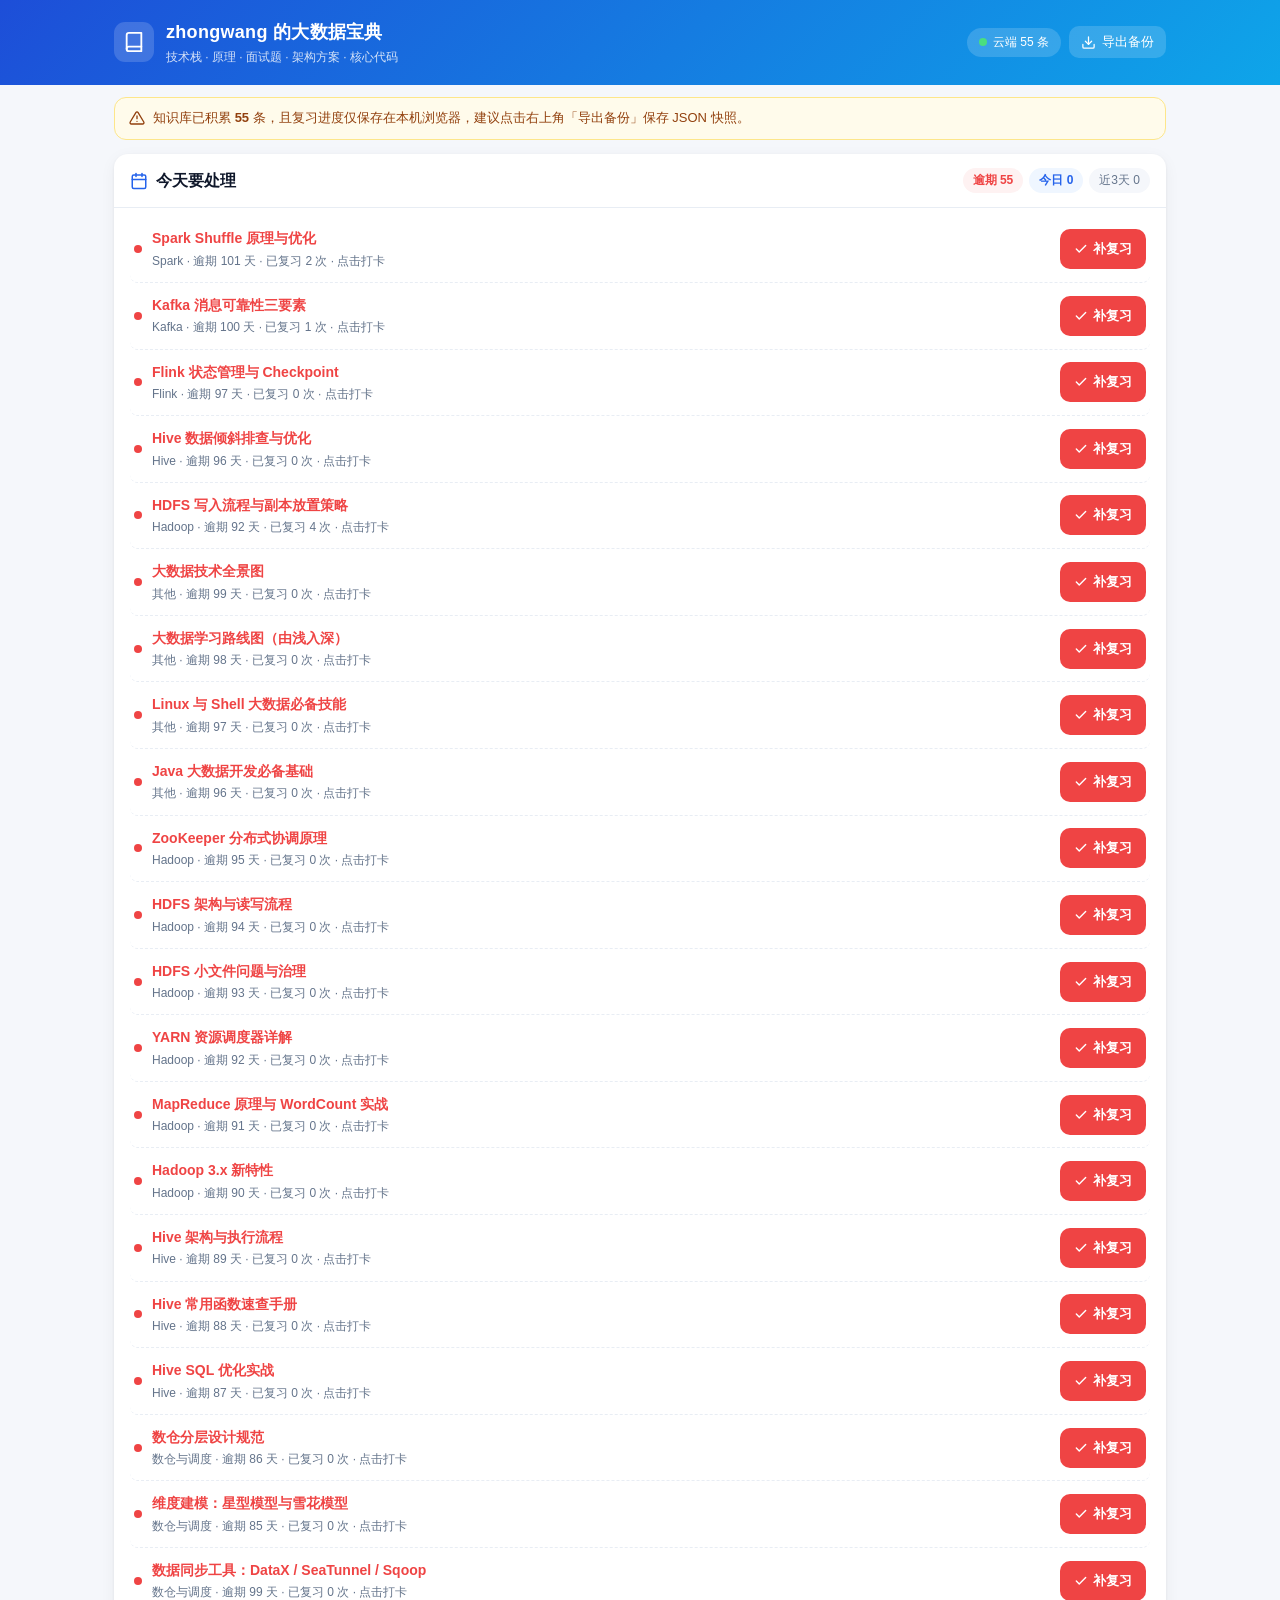
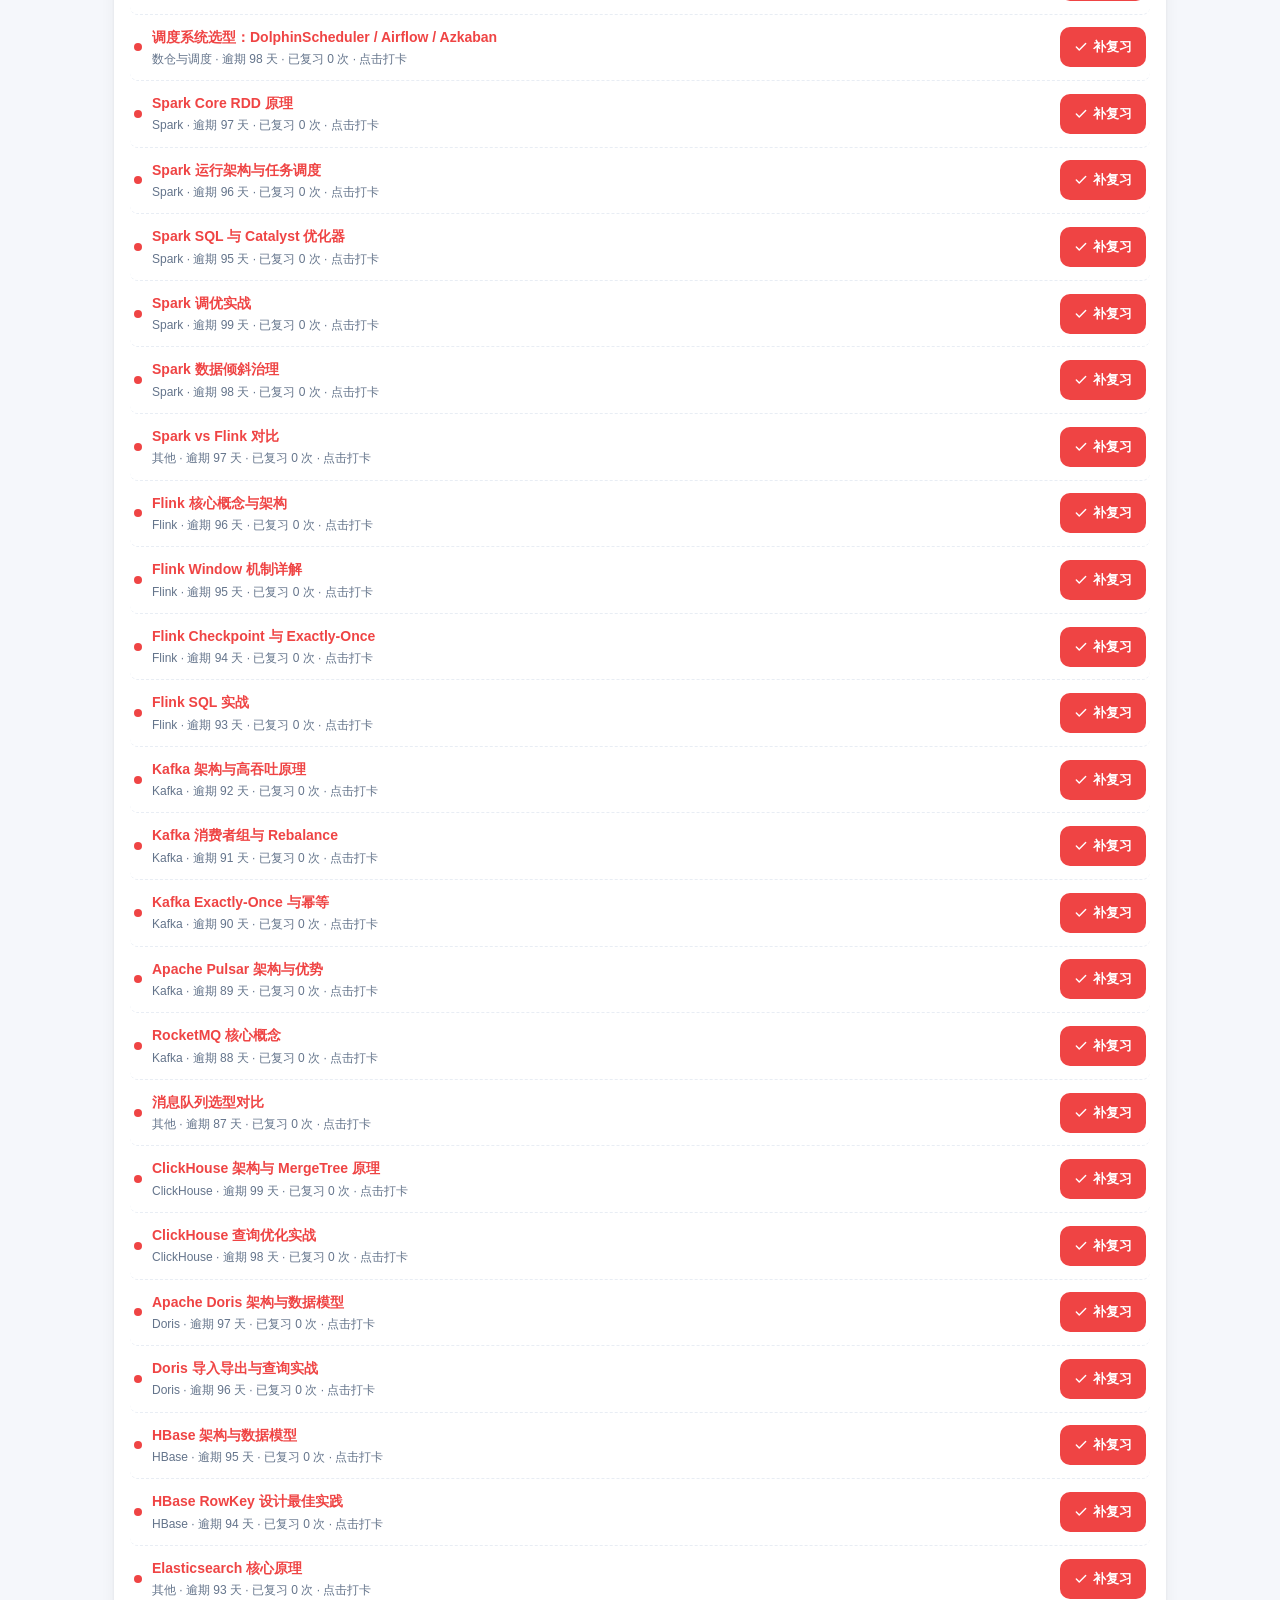
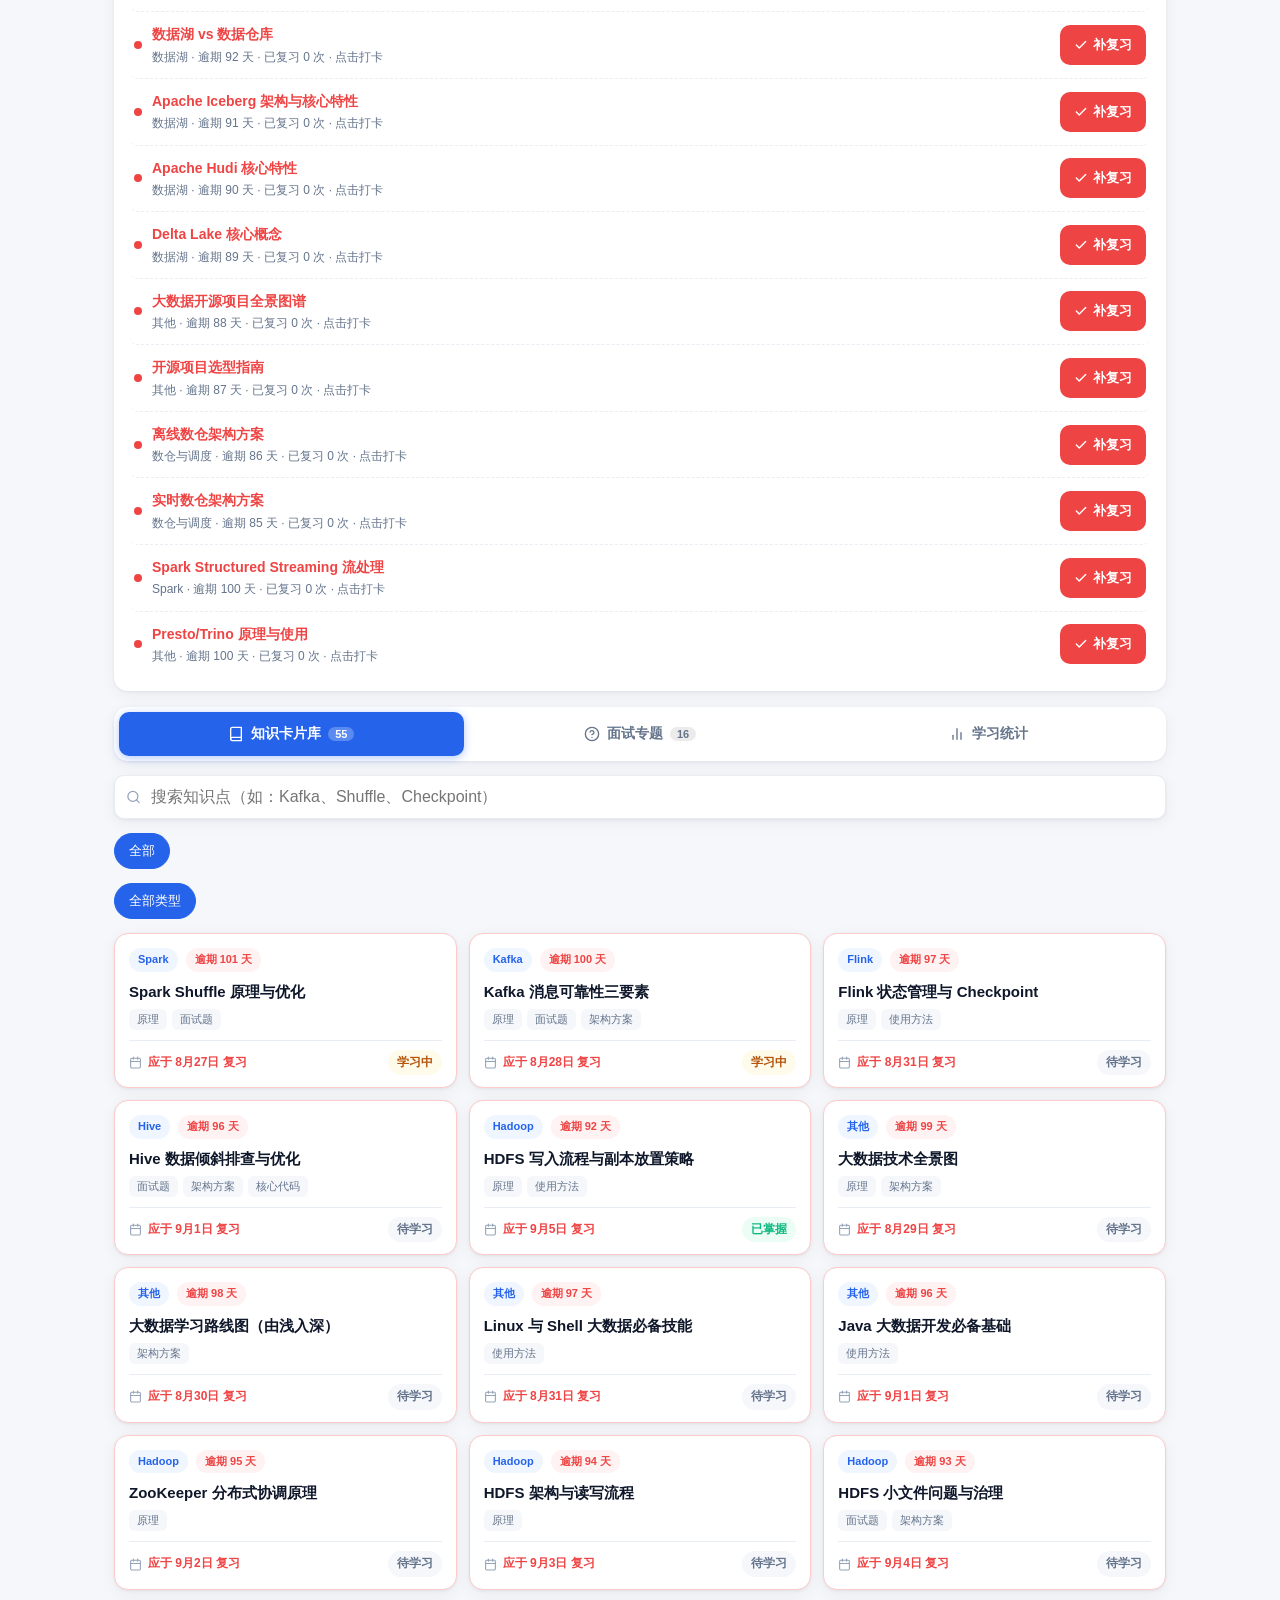
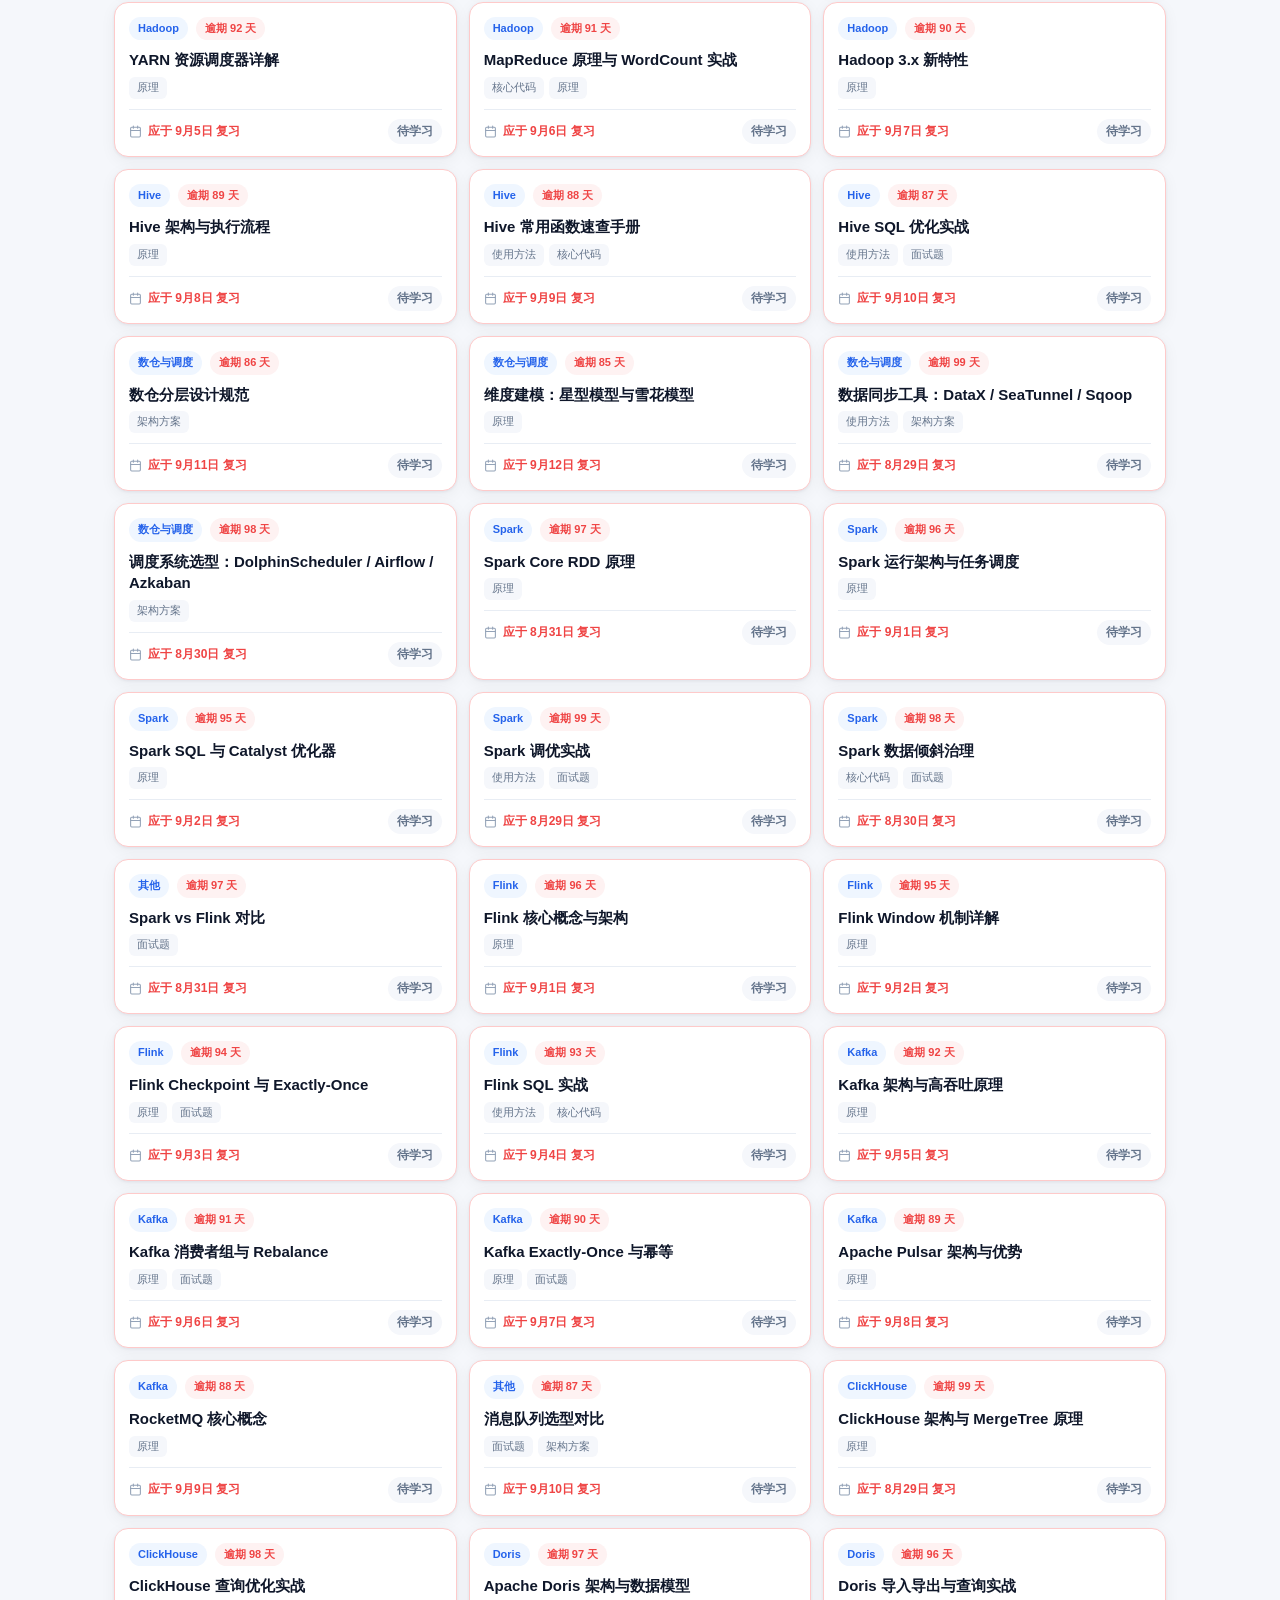
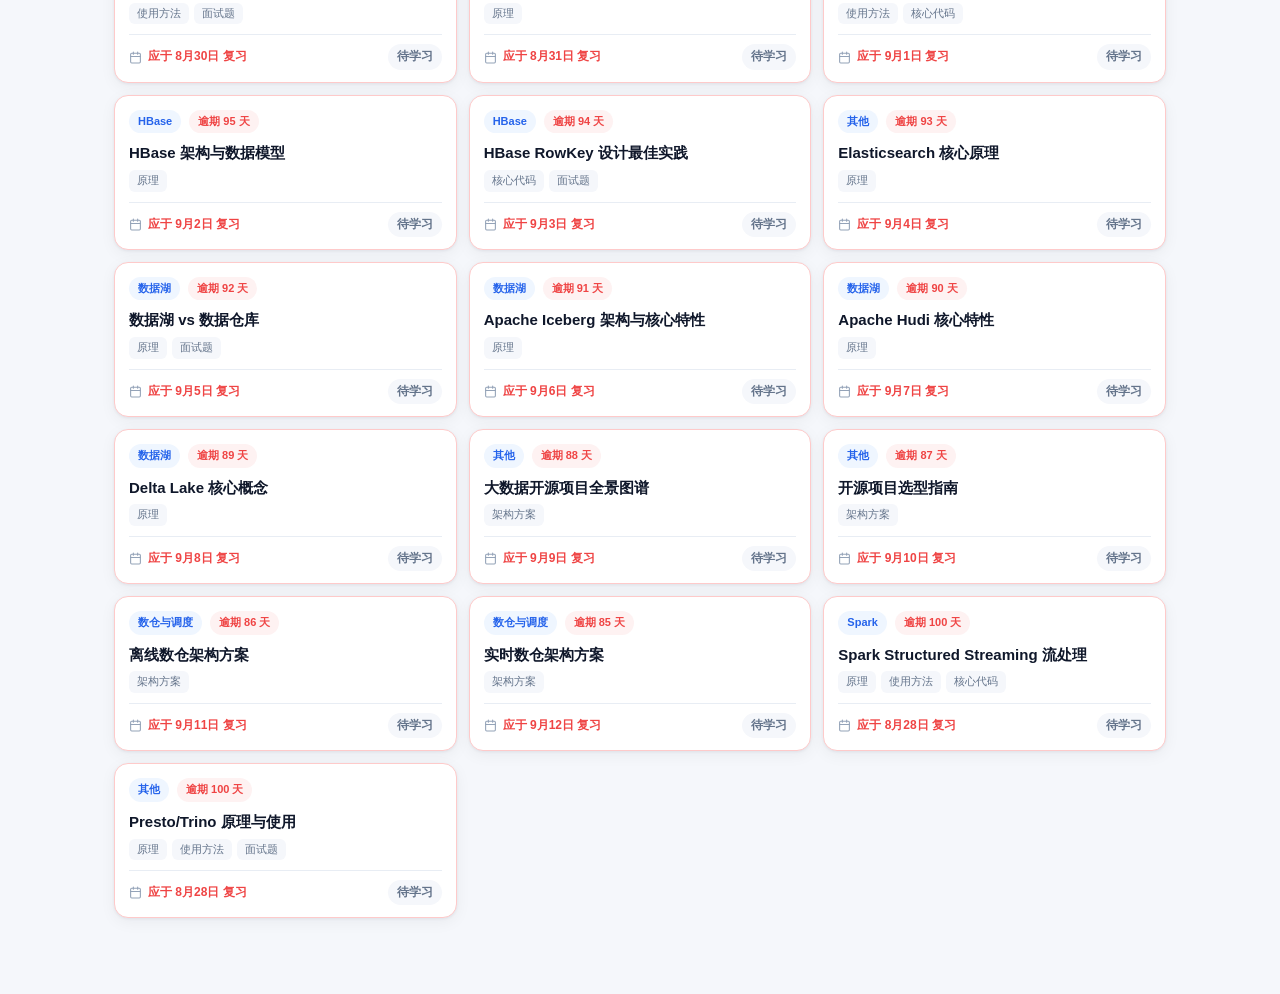
==== commit 36815a83: "feat: 升级工作台 - 改名/移除编辑删除/移动端适配/今日打卡同步" ====
--- a/index.html
+++ b/index.html
@@ -3,7 +3,7 @@
 <head>
 <meta charset="UTF-8">
 <meta name="viewport" content="width=device-width, initial-scale=1.0, viewport-fit=cover">
-<title>大数据知识巩固台</title>
+<title>zhongwang 的大数据宝典</title>
 <!-- 静态站点版：数据来自同目录 data.json（GitHub 仓库维护），复习进度保存在浏览器本地 -->
 <style>
   * { margin: 0; padding: 0; box-sizing: border-box; -webkit-tap-highlight-color: transparent; }
@@ -122,6 +122,40 @@
   .iq-item.open .iq-body { display: block; }
   .iq-actions { display: flex; gap: 8px; margin-top: 12px; flex-wrap: wrap; }
 
+  /* ===== 结构图 ===== */
+  .detail-diagram { background: #f8fafc; border: 1px solid var(--line); border-radius: 12px; padding: 10px 12px; margin: 2px 0 12px; }
+  .detail-diagram .dg-cap { font-size: 11px; color: var(--text3); text-align: center; margin-bottom: 6px; display: flex; align-items: center; justify-content: center; gap: 4px; }
+  .detail-diagram svg { width: 100%; height: auto; display: block; }
+  .k-diabadge { display: inline-flex; align-items: center; gap: 3px; font-size: 11px; color: #0e7490; background: #ecfeff; padding: 2px 8px; border-radius: 6px; }
+
+  /* ===== 面试专题：子视图 ===== */
+  .subtabs { display: flex; gap: 6px; margin: 14px 0 4px; flex-wrap: wrap; align-items: center; }
+  .subtab { border: 1px solid var(--line); background: var(--card); color: var(--text2); border-radius: 999px; padding: 8px 16px; font-size: 13px; font-weight: 600; min-height: 38px; }
+  .subtab.on { background: var(--primary); border-color: var(--primary); color: #fff; }
+  .bank-tool { display: flex; gap: 8px; margin: 10px 0 12px; flex-wrap: wrap; align-items: center; }
+  .bank-meta { font-size: 12px; color: var(--text3); }
+  .btn-random { display: inline-flex; align-items: center; gap: 6px; background: var(--violet); color: #fff; font-size: 13px; font-weight: 700; padding: 9px 16px; border-radius: 10px; min-height: 40px; }
+  .btn-random svg { width: 14px; height: 14px; }
+  .cat-item { background: var(--card); border-radius: var(--radius); box-shadow: var(--shadow); overflow: hidden; margin-bottom: 12px; }
+  .cat-head { display: flex; align-items: center; gap: 10px; padding: 13px 15px; cursor: pointer; }
+  .cat-head h3 { font-size: 15px; font-weight: 700; flex: 1; }
+  .cat-count { font-size: 12px; color: var(--text2); background: var(--bg); border-radius: 999px; padding: 3px 10px; flex: none; }
+  .cat-body { display: none; border-top: 1px dashed var(--line); padding: 6px 15px 14px; }
+  .cat-item.open .cat-body { display: block; }
+  .cat-item.open .iq-chev { transform: rotate(180deg); }
+  .bq-item { border-bottom: 1px dashed var(--line); }
+  .bq-item:last-child { border-bottom: none; }
+  .bq-head { display: flex; align-items: flex-start; gap: 10px; padding: 12px 2px; cursor: pointer; }
+  .bq-idx { flex: none; width: 24px; height: 24px; border-radius: 8px; background: var(--primary-soft); color: var(--primary); font-size: 11px; font-weight: 700; display: flex; align-items: center; justify-content: center; margin-top: 1px; }
+  .bq-q { flex: 1; font-size: 14px; font-weight: 600; line-height: 1.55; }
+  .bq-tags { display: flex; gap: 5px; margin-top: 6px; flex-wrap: wrap; }
+  .bq-tag { font-size: 10px; padding: 2px 8px; border-radius: 999px; background: var(--bg); color: var(--text2); }
+  .bq-tag.hot { background: var(--red-soft); color: var(--red); font-weight: 700; }
+  .bq-reveal { font-size: 12px; color: var(--primary); font-weight: 600; flex: none; margin-top: 4px; }
+  .bq-ans { display: none; background: var(--primary-soft); border-radius: 10px; padding: 12px 14px; margin: 0 0 12px 34px; }
+  .bq-item.open .bq-ans { display: block; }
+  .bq-item.open .bq-reveal { color: var(--text3); }
+
   /* ===== 统计 ===== */
   .stats-wrap { display: grid; grid-template-columns: repeat(auto-fit, minmax(150px, 1fr)); gap: 10px; margin-bottom: 14px; }
   .stat-card { background: var(--card); border-radius: var(--radius); box-shadow: var(--shadow); padding: 14px; }
@@ -207,21 +241,130 @@
   .toast { position: fixed; left: 50%; bottom: 92px; transform: translateX(-50%) translateY(10px); background: rgba(15,23,42,.9); color: #fff; font-size: 13px; padding: 10px 18px; border-radius: 999px; z-index: 99; opacity: 0; transition: all .25s; pointer-events: none; max-width: 86vw; text-align: center; }
   .toast.show { opacity: 1; transform: translateX(-50%) translateY(0); }
 
+  /* ===== 今日打卡可点击 ===== */
+  .t-item.clickable { cursor: pointer; transition: background .12s; border-radius: 8px; }
+  .t-item.clickable:hover { background: var(--primary-soft); }
+  .t-item.clickable:active { background: var(--primary-soft); transform: scale(.997); }
+
   /* ===== 响应式 ===== */
   @media (max-width: 767px) {
-    body { padding-bottom: 88px; }
-    .chart-grid { grid-template-columns: 1fr; }
+    body { padding-bottom: 84px; font-size: 14px; }
+    .wrap { padding: 0 10px; }
+    /* Header */
+    .hd-inner { padding: 13px 10px; gap: 10px; }
+    .hd-logo { width: 36px; height: 36px; border-radius: 10px; }
+    .hd-logo svg { width: 20px; height: 20px; }
+    .hd-title { font-size: 16px; }
+    .hd-sub { display: none; }
+    .hd-right { gap: 6px; }
+    .hd-btn { padding: 8px 10px; min-height: 40px; }
+    .hd-btn span.t { display: none; }
+    .hd-btn svg { width: 16px; height: 16px; }
+    .sync-pill { padding: 4px 10px; font-size: 11px; }
+    /* 备份提示 */
+    .backup-tip { margin-top: 10px; padding: 8px 10px; font-size: 12px; gap: 6px; }
+    .backup-tip svg { width: 14px; height: 14px; }
+    /* 今日复习 */
+    .today-card { margin-top: 10px; }
+    .today-head { padding: 12px; gap: 8px; flex-wrap: wrap; }
+    .today-head h2 { font-size: 15px; }
+    .today-stats { gap: 4px; }
+    .stat-chip { font-size: 11px; padding: 2px 8px; }
+    .today-body { padding: 6px 12px 12px; }
+    .t-item { padding: 10px 2px; gap: 8px; }
+    .t-item.clickable:hover { background: transparent; }
+    .t-item.clickable:active { background: var(--primary-soft); }
+    .t-name { font-size: 13.5px; }
+    .t-meta { font-size: 11.5px; }
+    .btn-done { padding: 7px 12px; font-size: 12px; min-height: 38px; }
+    .btn-done svg { width: 13px; height: 13px; }
+    /* 筛选 */
+    .filter-bar { gap: 6px; margin: 10px 0; }
+    .search-box { min-width: 0; flex: 1 1 100%; }
+    .search-box input { padding: 10px 10px 10px 32px; font-size: 15px; min-height: 42px; }
+    .search-box svg { left: 10px; width: 14px; height: 14px; }
+    .chip { padding: 6px 11px; font-size: 12px; min-height: 34px; }
+    /* 知识卡片网格 */
+    .k-grid { grid-template-columns: 1fr; gap: 10px; }
+    .k-card { padding: 12px 12px 10px; }
+    .k-name { font-size: 14px; -webkit-line-clamp: 3; }
+    .k-top { gap: 6px; flex-wrap: wrap; }
+    .k-stack, .k-ov, .k-type { font-size: 10.5px; padding: 2px 8px; }
+    .k-foot { font-size: 11px; margin-top: 8px; padding-top: 8px; gap: 5px; }
+    .k-level { font-size: 11px; padding: 2px 8px; }
+    /* 面试专题 */
+    .subtabs { gap: 6px; margin: 12px 0 4px; }
+    .subtab { padding: 7px 13px; font-size: 12.5px; min-height: 36px; }
+    .bank-tool { gap: 6px; margin: 8px 0 10px; }
+    .btn-random { padding: 8px 13px; font-size: 12.5px; min-height: 38px; }
+    .cat-head { padding: 12px 13px; }
+    .cat-head h3 { font-size: 14px; }
+    .cat-count { font-size: 11px; padding: 2px 8px; }
+    .cat-body { padding: 6px 13px 12px; }
+    .bq-head { padding: 11px 2px; gap: 8px; }
+    .bq-idx { width: 22px; height: 22px; font-size: 10.5px; }
+    .bq-q { font-size: 13.5px; }
+    .bq-tag { font-size: 10px; padding: 2px 7px; }
+    .bq-reveal { font-size: 11.5px; }
+    .bq-ans { padding: 10px 11px; margin: 0 0 10px 30px; }
+    .iq-head { padding: 12px 13px; gap: 8px; }
+    .iq-q { font-size: 13.5px; }
+    .iq-stack { font-size: 10.5px; padding: 2px 7px; }
+    .iq-body { padding: 11px 13px 13px; }
+    /* 统计 */
+    .stats-wrap { grid-template-columns: repeat(2, 1fr); gap: 8px; margin-bottom: 10px; }
+    .chart-grid { grid-template-columns: 1fr; gap: 10px; }
+    .stat-card { padding: 12px; }
+    .stat-num { font-size: 22px; }
+    .stat-num small { font-size: 12px; }
+    .stat-label { font-size: 11px; }
+    .chart-card { padding: 13px; }
+    .chart-card h3 { font-size: 13px; margin-bottom: 10px; }
+    .chart-card h3 svg { width: 14px; height: 14px; }
+    .ring-wrap { gap: 12px; justify-content: center; }
+    .ring-wrap svg { width: 130px; height: 130px; }
+    .legend { min-width: 0; flex-basis: 100%; flex-direction: row; flex-wrap: wrap; gap: 6px 14px; }
+    .legend-item { font-size: 11px; }
+    .bar-label { width: 60px; font-size: 11px; }
+    .bar-val { width: 28px; font-size: 11px; }
+    .bar-track { height: 16px; }
+    /* 结构图 */
+    .detail-diagram { padding: 8px 10px; margin: 2px 0 10px; }
+    .detail-diagram .dg-cap { font-size: 10.5px; margin-bottom: 4px; }
+    .detail-diagram svg { max-height: 260px; }
+    /* 详情 */
+    .detail-markdown { font-size: 13.5px; line-height: 1.7; }
+    .detail-markdown h3 { font-size: 14px; }
+    .detail-markdown h4 { font-size: 13.5px; }
+    .detail-markdown pre { font-size: 11.5px; padding: 10px 12px; }
+    .detail-actions { gap: 8px; }
+    .detail-actions .btn-done { width: 100%; min-height: 42px; font-size: 13px; }
+    /* 弹窗：移动端全屏从底部滑入 */
+    .mask { align-items: flex-end; padding: 0; }
+    .mask.center { align-items: flex-end; padding: 0; }
+    .modal { max-width: 100%; border-radius: 14px 14px 0 0; max-height: 92vh; animation: slideUp .22s ease; }
+    .mask.center .modal { border-radius: 14px 14px 0 0; max-height: 92vh; animation: slideUp .22s ease; }
+    .modal-head { padding: 14px 14px 10px; }
+    .modal-head h3 { font-size: 15px; }
+    .modal-body { padding: 0 14px 18px; }
+    /* Toast */
+    .toast { bottom: 96px; font-size: 12px; padding: 8px 14px; max-width: 90vw; }
+    /* 隐藏 PC Tab（用底部导航替代） */
     .tabs { display: none; }
-    .hd-sub { display: none; }
-    .hd-btn span.t { display: none; }
-    .hd-btn { padding: 8px; }
-    .k-grid { grid-template-columns: 1fr; }
-    .modal { max-width: 100%; }
   }
   @media (min-width: 768px) {
     .bottom-nav { display: none; }
     .mask { align-items: center; padding: 16px; }
     .modal { border-radius: 18px; max-height: 84vh; }
+  }
+  /* 超窄屏（≤380px）进一步压缩 */
+  @media (max-width: 380px) {
+    .hd-title { font-size: 14.5px; }
+    .hd-logo { width: 32px; height: 32px; }
+    .stat-chip { font-size: 10.5px; padding: 2px 6px; }
+    .k-name { font-size: 13.5px; }
+    .bar-label { width: 52px; }
+    .ring-wrap svg { width: 116px; height: 116px; }
   }
 </style>
 </head>
@@ -235,7 +378,7 @@
       </svg>
     </div>
     <div>
-      <div class="hd-title">大数据知识巩固台</div>
+      <div class="hd-title">zhongwang 的大数据宝典</div>
       <div class="hd-sub">技术栈 · 原理 · 面试题 · 架构方案 · 核心代码</div>
     </div>
     <div class="hd-right">
@@ -244,11 +387,6 @@
         <svg viewBox="0 0 24 24" fill="none" stroke="currentColor" stroke-width="2" stroke-linecap="round" stroke-linejoin="round"><path d="M21 15v4a2 2 0 0 1-2 2H5a2 2 0 0 1-2-2v-4"></path><polyline points="7 10 12 15 17 10"></polyline><line x1="12" y1="15" x2="12" y2="3"></line></svg>
         <span class="t">导出备份</span>
       </button>
-      <button class="hd-btn" onclick="document.getElementById('importFile').click()">
-        <svg viewBox="0 0 24 24" fill="none" stroke="currentColor" stroke-width="2" stroke-linecap="round" stroke-linejoin="round"><path d="M21 15v4a2 2 0 0 1-2 2H5a2 2 0 0 1-2-2v-4"></path><polyline points="17 8 12 3 7 8"></polyline><line x1="12" y1="3" x2="12" y2="15"></line></svg>
-        <span class="t">导入恢复</span>
-      </button>
-      <input type="file" id="importFile" accept=".json,application/json" class="hidden" onchange="importJSON(this)">
     </div>
   </div>
 </header>
@@ -283,7 +421,7 @@
     </button>
     <button class="tab" data-tab="interview" onclick="switchTab('interview')">
       <svg viewBox="0 0 24 24" fill="none" stroke="currentColor" stroke-width="2" stroke-linecap="round" stroke-linejoin="round"><circle cx="12" cy="12" r="10"></circle><path d="M9.09 9a3 3 0 0 1 5.83 1c0 2-3 3-3 3"></path><line x1="12" y1="17" x2="12.01" y2="17"></line></svg>
-      面试题专项<span class="tab-count" id="cntIq">0</span>
+      面试专题<span class="tab-count" id="cntIq">0</span>
     </button>
     <button class="tab" data-tab="stats" onclick="switchTab('stats')">
       <svg viewBox="0 0 24 24" fill="none" stroke="currentColor" stroke-width="2" stroke-linecap="round" stroke-linejoin="round"><line x1="18" y1="20" x2="18" y2="10"></line><line x1="12" y1="20" x2="12" y2="4"></line><line x1="6" y1="20" x2="6" y2="14"></line></svg>
@@ -298,10 +436,6 @@
         <svg viewBox="0 0 24 24" fill="none" stroke="currentColor" stroke-width="2" stroke-linecap="round" stroke-linejoin="round"><circle cx="11" cy="11" r="8"></circle><line x1="21" y1="21" x2="16.65" y2="16.65"></line></svg>
         <input type="text" id="searchInput" placeholder="搜索知识点（如：Kafka、Shuffle、Checkpoint）" oninput="onSearch()">
       </div>
-      <button class="btn-ghost" onclick="openClearModal()" style="min-height:44px">
-        <svg viewBox="0 0 24 24" fill="none" stroke="currentColor" stroke-width="2" stroke-linecap="round" stroke-linejoin="round" width="14" height="14"><polyline points="3 6 5 6 21 6"></polyline><path d="M19 6v14a2 2 0 0 1-2 2H7a2 2 0 0 1-2-2V6m3 0V4a2 2 0 0 1 2-2h4a2 2 0 0 1 2 2v2"></path></svg>
-        清空本地进度
-      </button>
     </div>
     <div class="filter-bar">
       <button class="chip on" data-stack="" onclick="setStackFilter('')">全部</button>
@@ -315,10 +449,26 @@
     <div id="libraryEmpty"></div>
   </section>
 
-  <!-- 面试题专项 -->
+  <!-- 面试专题 -->
   <section id="tab-interview" class="hidden">
-    <div class="iq-list" id="iqList"></div>
-    <div id="iqEmpty"></div>
+    <div class="subtabs">
+      <button class="subtab on" id="subBank" onclick="switchIvView('bank')">📚 专项题库</button>
+      <button class="subtab" id="subMine" onclick="switchIvView('mine')">🗂 我的面试题卡片</button>
+    </div>
+    <div id="ivBank">
+      <div class="bank-tool">
+        <button class="btn-random" onclick="randomQuestion()">
+          <svg viewBox="0 0 24 24" fill="none" stroke="currentColor" stroke-width="2" stroke-linecap="round" stroke-linejoin="round"><polyline points="16 3 21 3 21 8"></polyline><line x1="4" y1="20" x2="21" y2="3"></line><polyline points="21 16 21 21 16 21"></polyline><line x1="15" y1="15" x2="21" y2="21"></line><line x1="4" y1="4" x2="9" y2="9"></line></svg>
+          随机一题（模拟面试）
+        </button>
+        <span class="bank-meta" id="bankMeta">题库加载中…</span>
+      </div>
+      <div id="bankList"></div>
+    </div>
+    <div id="ivMine" class="hidden">
+      <div class="iq-list" id="iqList"></div>
+      <div id="iqEmpty"></div>
+    </div>
   </section>
 
   <!-- 学习统计 -->
@@ -357,7 +507,7 @@
   </button>
   <button class="bn-item" data-tab="interview" onclick="switchTab('interview')">
     <svg viewBox="0 0 24 24" fill="none" stroke="currentColor" stroke-width="2" stroke-linecap="round" stroke-linejoin="round"><circle cx="12" cy="12" r="10"></circle><path d="M9.09 9a3 3 0 0 1 5.83 1c0 2-3 3-3 3"></path><line x1="12" y1="17" x2="12.01" y2="17"></line></svg>
-    面试题
+    面试专题
   </button>
   <button class="bn-item" data-tab="stats" onclick="switchTab('stats')">
     <svg viewBox="0 0 24 24" fill="none" stroke="currentColor" stroke-width="2" stroke-linecap="round" stroke-linejoin="round"><line x1="18" y1="20" x2="18" y2="10"></line><line x1="12" y1="20" x2="12" y2="4"></line><line x1="6" y1="20" x2="6" y2="14"></line></svg>
@@ -365,51 +515,8 @@
   </button>
 </nav>
 
-<button class="fab" onclick="openForm()" aria-label="新增知识卡片">
-  <svg viewBox="0 0 24 24" fill="none" stroke="currentColor" stroke-width="2.4" stroke-linecap="round"><line x1="12" y1="5" x2="12" y2="19"></line><line x1="5" y1="12" x2="19" y2="12"></line></svg>
-</button>
-
-<!-- 表单弹窗 -->
-<div class="mask hidden" id="formMask" onclick="if(event.target===this)closeForm()">
-  <div class="modal">
-    <div class="modal-head">
-      <h3 id="formTitle">新增知识卡片</h3>
-      <button class="m-close" onclick="closeForm()">
-        <svg viewBox="0 0 24 24" fill="none" stroke="currentColor" stroke-width="2" stroke-linecap="round"><line x1="18" y1="6" x2="6" y2="18"></line><line x1="6" y1="6" x2="18" y2="18"></line></svg>
-      </button>
-    </div>
-    <div class="modal-body">
-      <div class="form-row">
-        <label>知识点名称 <i>*</i></label>
-        <input type="text" name="名称" placeholder="如：Flink Checkpoint 原理与调优">
-      </div>
-      <div class="form-row">
-        <label>技术栈 <i>*</i></label>
-        <select name="技术栈"><option value="">请选择技术栈</option></select>
-      </div>
-      <div class="form-row">
-        <label>知识类型（可多选）<i>*</i></label>
-        <div class="chk-group" id="typeGroup"></div>
-      </div>
-      <div class="form-row">
-        <label>掌握度</label>
-        <select name="掌握度"><option value="">请选择</option></select>
-      </div>
-      <div class="form-row">
-        <label>下次复习日期</label>
-        <input type="date" name="下次复习">
-        <div class="form-hint">留空则默认按艾宾浩斯间隔自动安排（1/3/7/15/30 天）。</div>
-      </div>
-      <div class="form-row">
-        <label>详细内容</label>
-        <textarea name="详细内容" placeholder="支持 Markdown 片段：&#10;### 原理&#10;- 关键点列表&#10;- 使用方法&#10;&#10;### 核心代码&#10;```sql&#10;SELECT ...&#10;```&#10;&#10;### 面试题&#10;Q：...&#10;A：..."></textarea>
-        <div class="form-hint">本地新增的卡片仅保存在浏览器；如需沉淀进知识库，请提交到 GitHub 仓库 data.json。</div>
-      </div>
-      <button class="btn-primary" id="formSubmitBtn" onclick="submitForm()">保存知识卡片</button>
-    </div>
-  </div>
-</div>
-
+<!-- FAB 新增按钮已移除：知识点不支持本地编辑 -->
+<!-- 表单弹窗已移除：知识点由 GitHub 仓库统一维护，不支持本地编辑/删除 -->
 <!-- 详情弹窗 -->
 <div class="mask center hidden" id="detailMask" onclick="if(event.target===this)closeDetail()">
   <div class="modal">
@@ -454,7 +561,8 @@
   var LS_DELETED = 'bdh_deleted_v1';     // 本地删除的云端卡片 id
   var LS_FORM = 'bdh_form_v1';           // 表单草稿
   var LS_DATA_CACHE = 'bdh_data_cache_v1'; // data.json 离线缓存
-  var STATE = { rows: [], baseLoaded: false, stackFilter: '', typeFilter: '', keyword: '', editingId: '', todayOpen: true, tab: 'library' };
+  var LS_IV_CACHE = 'bdh_iv_cache_v1';   // interview.json 离线缓存
+  var STATE = { rows: [], baseLoaded: false, stackFilter: '', typeFilter: '', keyword: '', editingId: '', todayOpen: true, tab: 'library', ivView: 'bank', ivBank: null };
   var CONFIRM_CB = null;
 
   /* ---------- 工具 ---------- */
@@ -499,12 +607,12 @@
 
   /* ---------- 加载数据 ---------- */
   function init() {
-    renderSelectOptions();
     loadData();
   }
 
   function loadData() {
     setSync(null);
+    loadBank();
     var cacheBust = todayStr().replace(/-/g, '');
     fetch('data.json?t=' + cacheBust, { cache: 'no-cache' }).then(function (res) {
       if (!res.ok) throw new Error('http ' + res.status);
@@ -546,6 +654,7 @@
         '知识类型': c.types || [],
         '掌握度': c.level || '待学习',
         '详细内容': c.content || '',
+        '结构图': c.diagram || '',
         '复习次数': c.reviewCount || 0,
         '上次复习': c.lastReview || '',
         '下次复习': c.nextReview || ''
@@ -559,6 +668,7 @@
         _id: c.id, _base: false,
         '名称': c.name, '技术栈': c.stack, '知识类型': c.types || [],
         '掌握度': c.level || '待学习', '详细内容': c.content || '',
+        '结构图': c.diagram || '',
         '复习次数': c.reviewCount || 0, '上次复习': c.lastReview || '', '下次复习': c.nextReview || ''
       });
     });
@@ -664,7 +774,8 @@
       for (var i = 0; i < grp.list.length; i++) {
         (function (r, cls, label) {
           var du = daysUntil(r['下次复习']);
-          var div = document.createElement('div'); div.className = 't-item';
+          var div = document.createElement('div'); div.className = 't-item clickable';
+          div.title = '点击即可打卡完成复习';
           var badge = document.createElement('span'); badge.className = 't-badge ' + cls;
           var info = document.createElement('div'); info.className = 't-info';
           var name = document.createElement('div'); name.className = 't-name' + (cls === 'over' ? ' overdue' : '');
@@ -672,14 +783,15 @@
           var meta = document.createElement('div'); meta.className = 't-meta';
           var metaTxt = (r['技术栈'] || '') + ' · ';
           if (cls === 'over') { metaTxt += '逾期 ' + (-du) + ' 天'; } else if (cls === 'tdy') { metaTxt += '今天到期'; } else { metaTxt += fmtDate(r['下次复习']) + ' 到期'; }
-          metaTxt += ' · 已复习 ' + (r['复习次数'] || 0) + ' 次';
+          metaTxt += ' · 已复习 ' + (r['复习次数'] || 0) + ' 次 · 点击打卡';
           meta.innerHTML = metaTxt;
           var act = document.createElement('div'); act.className = 't-act';
           var btn = document.createElement('button');
           btn.className = 'btn-done' + (cls === 'over' ? ' overdue' : '');
           btn.innerHTML = '<svg viewBox="0 0 24 24" fill="none" stroke="currentColor" stroke-width="2.4" stroke-linecap="round" stroke-linejoin="round"><polyline points="20 6 9 17 4 12"></polyline></svg>' + (cls === 'over' ? '补复习' : '完成复习');
-          btn.onclick = function () { completeReview(r); };
+          btn.onclick = function (e) { e.stopPropagation(); completeReview(r); };
           act.appendChild(btn);
+          div.onclick = function () { completeReview(r); };
           div.appendChild(badge); div.appendChild(info); div.appendChild(act);
           info.appendChild(name); info.appendChild(meta);
           body.appendChild(div);
@@ -718,6 +830,7 @@
       html += '<div class="k-name">' + esc(r['名称'] || '未命名') + '</div>';
       html += '<div class="k-types">';
       for (var i = 0; i < types.length; i++) { html += '<span class="k-type">' + esc(types[i]) + '</span>'; }
+      if (r['结构图']) html += '<span class="k-diabadge">📐 图解</span>';
       html += '</div>';
       var lv = r['掌握度'] || '待学习';
       html += '<div class="k-foot">';
@@ -734,7 +847,7 @@
 
   function renderInterview() {
     var rows = STATE.rows.filter(function (r) { return hasType(r, '面试题'); });
-    $('cntIq').textContent = rows.length;
+    updateIvCount();
     var list = $('iqList'); list.innerHTML = '';
     var empty = $('iqEmpty'); empty.innerHTML = '';
     if (!rows.length) {
@@ -751,7 +864,8 @@
       chev.innerHTML = '<svg viewBox="0 0 24 24" fill="none" stroke="currentColor" stroke-width="2" stroke-linecap="round" stroke-linejoin="round"><polyline points="6 9 12 15 18 9"></polyline></svg>';
       head.appendChild(idxEl); head.appendChild(q); head.appendChild(st); head.appendChild(chev);
       var body = document.createElement('div'); body.className = 'iq-body';
-      body.innerHTML = '<div class="detail-markdown">' + renderMarkdown(r['详细内容']) + '</div>';
+      body.innerHTML = (r['结构图'] ? '<div class="detail-diagram"><div class="dg-cap">📐 结构示意</div>' + r['结构图'] + '</div>' : '')
+        + '<div class="detail-markdown">' + renderMarkdown(r['详细内容']) + '</div>';
       var acts = document.createElement('div'); acts.className = 'iq-actions';
       var lvBtn = document.createElement('button'); lvBtn.className = 'btn-ghost';
       lvBtn.innerHTML = '掌握度：' + esc(r['掌握度'] || '待学习');
@@ -924,6 +1038,7 @@
     return {
       id: r._id, name: r['名称'], stack: r['技术栈'], types: r['知识类型'] || [],
       level: r['掌握度'] || '待学习', content: r['详细内容'] || '',
+      diagram: r['结构图'] || '',
       reviewCount: r['复习次数'] || 0, lastReview: r['上次复习'] || '', nextReview: r['下次复习'] || ''
     };
   }
@@ -1027,17 +1142,17 @@
     $('detailMeta').innerHTML = meta;
     $('detailTitle').textContent = r['名称'] || '未命名';
     var contentEl = $('detailContent');
-    contentEl.innerHTML = renderMarkdown(r['详细内容']) || '<p style="color:var(--text3)">（暂无详细内容，点击编辑补充）</p>';
+    var diaHtml = '';
+    if (r['结构图']) {
+      diaHtml = '<div class="detail-diagram"><div class="dg-cap">📐 结构示意（辅助记忆）</div>' + r['结构图'] + '</div>';
+    }
+    contentEl.innerHTML = diaHtml + (renderMarkdown(r['详细内容']) || '<p style="color:var(--text3)">（暂无详细内容，可前往 GitHub 仓库 data.json 补充）</p>');
     var foot = '';
     var du = daysUntil(r['下次复习']);
     foot += '<div style="width:100%;font-size:12px;color:var(--text2);margin-bottom:6px">已复习 ' + (r['复习次数'] || 0) + ' 次 · 上次复习 ' + (r['上次复习'] ? fmtDate(r['上次复习']) : '从未') + ' · 下次 ' + (du < 0 ? '<b style="color:var(--red)">逾期 ' + (-du) + ' 天</b>' : fmtDate(r['下次复习'])) + '</div>';
-    foot += '<button class="btn-done" onclick="window.__bdComplete && window.__bdComplete()"><svg viewBox="0 0 24 24" fill="none" stroke="currentColor" stroke-width="2.4" stroke-linecap="round" stroke-linejoin="round"><polyline points="20 6 9 17 4 12"></polyline></svg>完成复习</button>';
-    foot += '<button class="btn-ghost" onclick="window.__bdEdit && window.__bdEdit()"><svg viewBox="0 0 24 24" fill="none" stroke="currentColor" stroke-width="2" stroke-linecap="round" stroke-linejoin="round" width="14" height="14"><path d="M11 4H4a2 2 0 0 0-2 2v14a2 2 0 0 0 2 2h14a2 2 0 0 0 2-2v-7"></path><path d="M18.5 2.5a2.121 2.121 0 0 1 3 3L12 15l-4 1 1-4 9.5-9.5z"></path></svg>编辑</button>';
-    foot += '<button class="btn-ghost" style="color:var(--red);border-color:#fecaca" onclick="window.__bdDel && window.__bdDel()"><svg viewBox="0 0 24 24" fill="none" stroke="currentColor" stroke-width="2" stroke-linecap="round" stroke-linejoin="round" width="14" height="14"><polyline points="3 6 5 6 21 6"></polyline><path d="M19 6v14a2 2 0 0 1-2 2H7a2 2 0 0 1-2-2V6m3 0V4a2 2 0 0 1 2-2h4a2 2 0 0 1 2 2v2"></path></svg>删除</button>';
+    foot += '<button class="btn-done" style="width:100%" onclick="window.__bdComplete && window.__bdComplete()"><svg viewBox="0 0 24 24" fill="none" stroke="currentColor" stroke-width="2.4" stroke-linecap="round" stroke-linejoin="round"><polyline points="20 6 9 17 4 12"></polyline></svg>' + (du < 0 ? '补复习' : '完成复习') + '</button>';
     $('detailActions').innerHTML = foot;
     window.__bdComplete = function () { completeReview(r); renderDetailFresh(); };
-    window.__bdEdit = function () { closeDetail(); openForm(r); };
-    window.__bdDel = function () { closeDetail(); confirmDialog('删除知识卡片', '确定删除「' + (r['名称'] || '') + '」吗？（云端卡片仅在本机隐藏，不影响仓库数据）', function () { deleteRecord(r); }); };
     $('detailMask').classList.remove('hidden');
   }
   function renderDetailFresh() { if (DETAIL_ROW) openDetail(DETAIL_ROW); }
@@ -1076,7 +1191,7 @@
 
   /* ---------- 导出 / 导入 ---------- */
   function exportJSON() {
-    var payload = { app: '大数据知识巩固台', exportedAt: new Date().toISOString(), count: STATE.rows.length, rows: STATE.rows.map(function (r) { return rowToCard(r); }) };
+    var payload = { app: 'zhongwang 的大数据宝典', exportedAt: new Date().toISOString(), count: STATE.rows.length, rows: STATE.rows.map(function (r) { return rowToCard(r); }) };
     var blob = new Blob([JSON.stringify(payload, null, 2)], { type: 'application/json' });
     var url = URL.createObjectURL(blob);
     var a = document.createElement('a');
@@ -1126,6 +1241,116 @@
     reader.readAsText(file, 'utf-8');
   }
 
+  /* ---------- 面试专题：题库 ---------- */
+  function loadBank() {
+    var cacheBust = todayStr().replace(/-/g, '');
+    fetch('interview.json?t=' + cacheBust, { cache: 'no-cache' }).then(function (res) {
+      if (!res.ok) throw new Error('http ' + res.status);
+      return res.json();
+    }).then(function (bank) {
+      lsSet(LS_IV_CACHE, bank);
+      STATE.ivBank = bank;
+      renderBank();
+    }).catch(function () {
+      var cached = lsGet(LS_IV_CACHE, null);
+      if (cached && cached.categories) {
+        STATE.ivBank = cached;
+        renderBank();
+      } else {
+        STATE.ivBank = null;
+        var el = $('bankList');
+        if (el) el.innerHTML = '<div class="empty-state"><div>题库加载失败，请刷新重试</div></div>';
+        $('bankMeta').textContent = '';
+      }
+    });
+  }
+
+  function bankTotal(bank) {
+    var n = 0;
+    (bank.categories || []).forEach(function (c) { n += c.questions.length; });
+    return n;
+  }
+
+  function updateIvCount() {
+    var myIq = STATE.rows.filter(function (r) { return hasType(r, '面试题'); }).length;
+    $('cntIq').textContent = (STATE.ivBank ? bankTotal(STATE.ivBank) : 0) + myIq;
+  }
+
+  function renderBank() {
+    var bank = STATE.ivBank;
+    updateIvCount();
+    if (!bank) return;
+    $('bankMeta').textContent = bankTotal(bank) + ' 道高频题 · ' + bank.categories.length + ' 大分类 · 更新于 ' + (bank.updated || '');
+    var list = $('bankList'); list.innerHTML = '';
+    bank.categories.forEach(function (cat, ci) {
+      var item = document.createElement('div'); item.className = 'cat-item' + (ci === 0 ? ' open' : '');
+      var head = document.createElement('div'); head.className = 'cat-head';
+      head.innerHTML = '<h3>' + esc(cat.name) + '</h3><span class="cat-count">' + cat.questions.length + ' 题</span>'
+        + '<span class="iq-chev"><svg viewBox="0 0 24 24" fill="none" stroke="currentColor" stroke-width="2" stroke-linecap="round" stroke-linejoin="round"><polyline points="6 9 12 15 18 9"></polyline></svg></span>';
+      head.onclick = function () { item.classList.toggle('open'); };
+      var body = document.createElement('div'); body.className = 'cat-body';
+      cat.questions.forEach(function (q, qi) {
+        var bi = document.createElement('div'); bi.className = 'bq-item';
+        var bh = document.createElement('div'); bh.className = 'bq-head';
+        var tagsHtml = '';
+        (q.tags || []).forEach(function (t) {
+          tagsHtml += '<span class="bq-tag' + (t === '高频' ? ' hot' : '') + '">' + esc(t) + '</span>';
+        });
+        bh.innerHTML = '<span class="bq-idx">' + (qi + 1) + '</span>'
+          + '<div style="flex:1"><div class="bq-q">' + esc(q.q) + '</div>'
+          + (tagsHtml ? '<div class="bq-tags">' + tagsHtml + '</div>' : '') + '</div>'
+          + '<span class="bq-reveal">显示答案 ▾</span>';
+        bh.onclick = function () {
+          bi.classList.toggle('open');
+          var rv = bh.querySelector('.bq-reveal');
+          rv.textContent = bi.classList.contains('open') ? '收起答案 ▴' : '显示答案 ▾';
+        };
+        var ans = document.createElement('div'); ans.className = 'bq-ans detail-markdown';
+        ans.innerHTML = renderMarkdown(q.a);
+        bi.appendChild(bh); bi.appendChild(ans);
+        body.appendChild(bi);
+      });
+      item.appendChild(head); item.appendChild(body);
+      list.appendChild(item);
+    });
+  }
+
+  function switchIvView(v) {
+    STATE.ivView = v;
+    $('subBank').classList.toggle('on', v === 'bank');
+    $('subMine').classList.toggle('on', v === 'mine');
+    $('ivBank').classList.toggle('hidden', v !== 'bank');
+    $('ivMine').classList.toggle('hidden', v !== 'mine');
+  }
+
+  function randomQuestion() {
+    var bank = STATE.ivBank;
+    if (!bank || !bank.categories.length) { toast('题库未加载'); return; }
+    var pool = [];
+    bank.categories.forEach(function (c) {
+      c.questions.forEach(function (q) { pool.push({ cat: c.name, q: q }); });
+    });
+    var pick = pool[Math.floor(Math.random() * pool.length)];
+    switchTab('interview');
+    switchIvView('bank');
+    var list = $('bankList');
+    var items = list.querySelectorAll('.bq-item');
+    var target = null;
+    for (var i = 0; i < items.length; i++) {
+      var qEl = items[i].querySelector('.bq-q');
+      if (qEl && qEl.textContent === pick.q.q) { target = items[i]; break; }
+    }
+    if (target) {
+      var catItem = target.closest ? target.closest('.cat-item') : null;
+      if (catItem) catItem.classList.add('open');
+      target.classList.add('open');
+      var rv = target.querySelector('.bq-reveal');
+      if (rv) rv.textContent = '收起答案 ▴';
+      target.scrollIntoView({ behavior: 'smooth', block: 'center' });
+    }
+    toast('随机抽到【' + pick.cat + '】先自己作答，再展开对照');
+  }
+
   /* ---------- Tab ---------- */
   function switchTab(name, skipScroll) {
     STATE.tab = name;
@@ -1182,6 +1407,23 @@
   }
 
   /* ---------- 启动 ---------- */
+  // 将内联 onclick/oninput/onchange 引用的函数暴露到全局作用域
+  window.switchTab = switchTab;
+  window.toggleToday = toggleToday;
+  window.setStackFilter = setStackFilter;
+  window.setTypeFilter = setTypeFilter;
+  window.onSearch = onSearch;
+  window.openForm = openForm;
+  window.closeForm = closeForm;
+  window.submitForm = submitForm;
+  window.closeDetail = closeDetail;
+  window.closeConfirm = closeConfirm;
+  window.confirmAction = confirmAction;
+  window.openClearModal = openClearModal;
+  window.exportJSON = exportJSON;
+  window.importJSON = importJSON;
+  window.switchIvView = switchIvView;
+  window.randomQuestion = randomQuestion;
   window.addEventListener('DOMContentLoaded', init);
 })();
 </script>
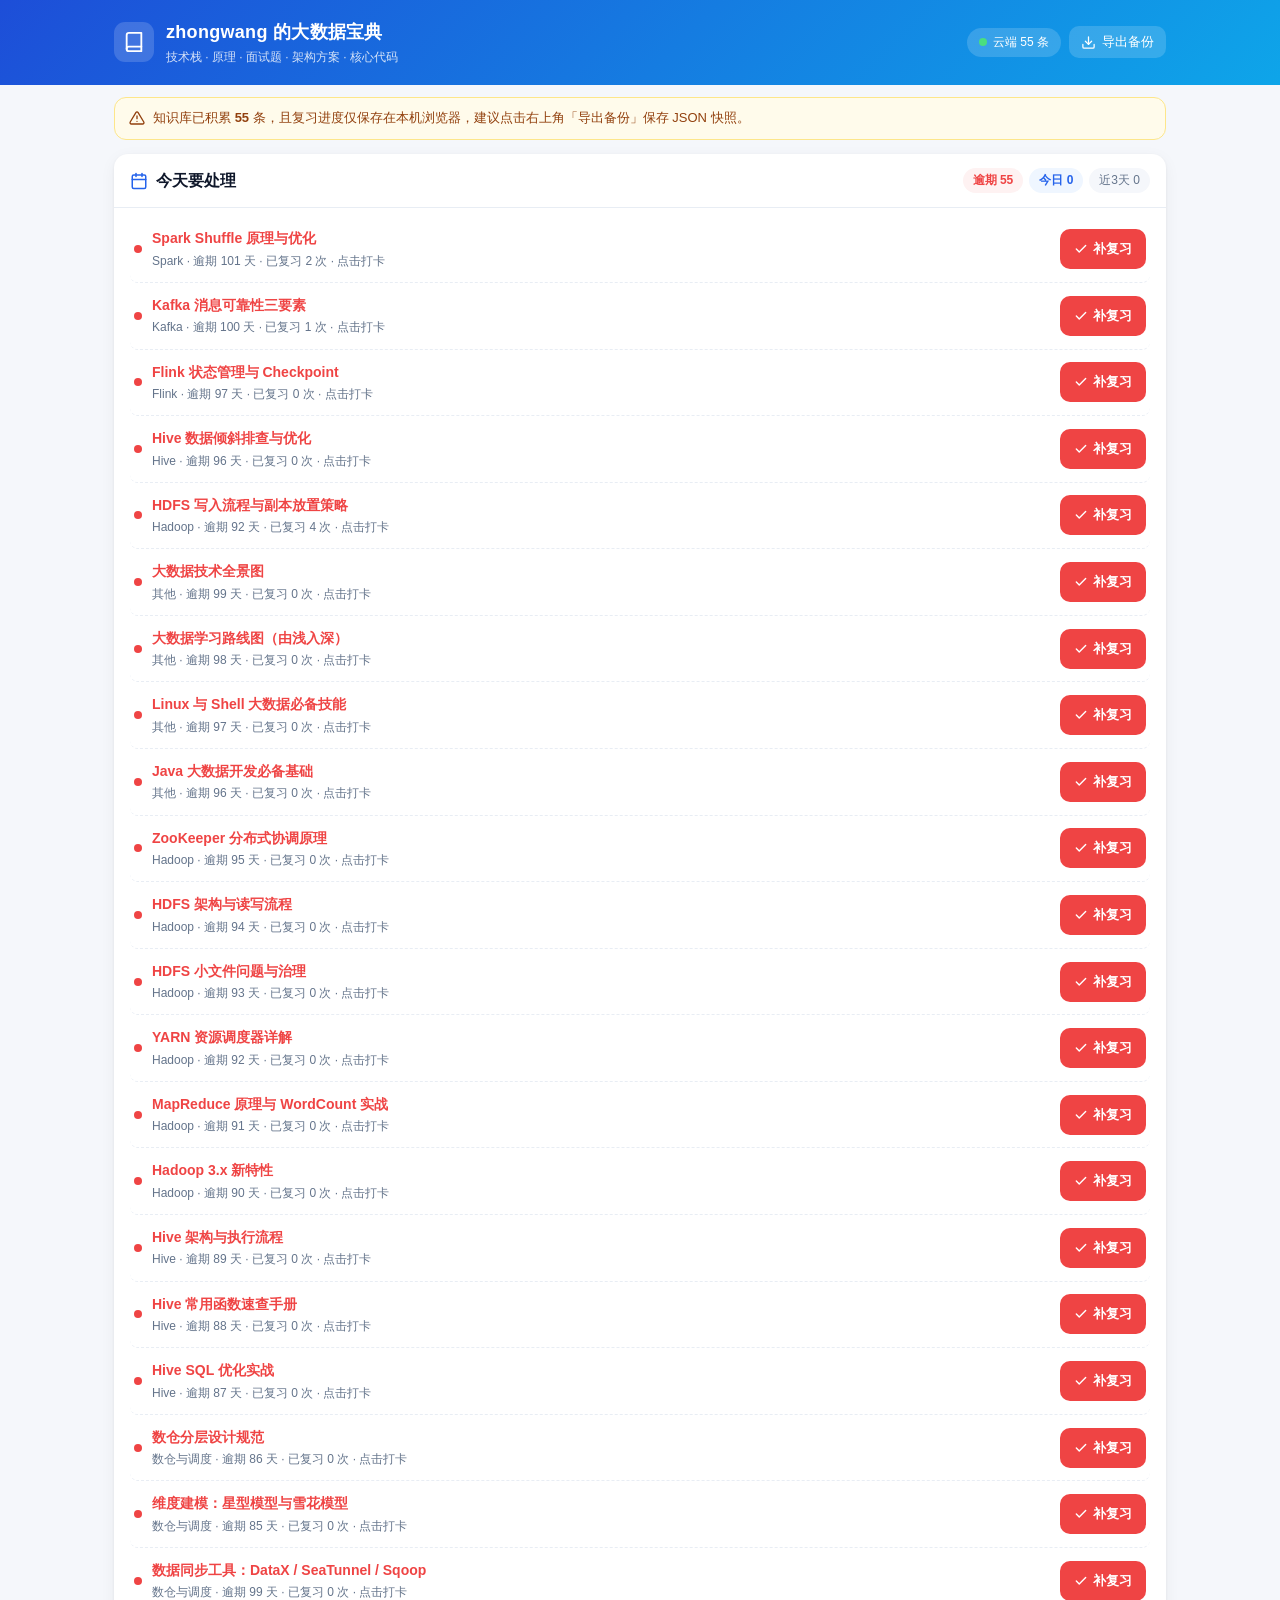
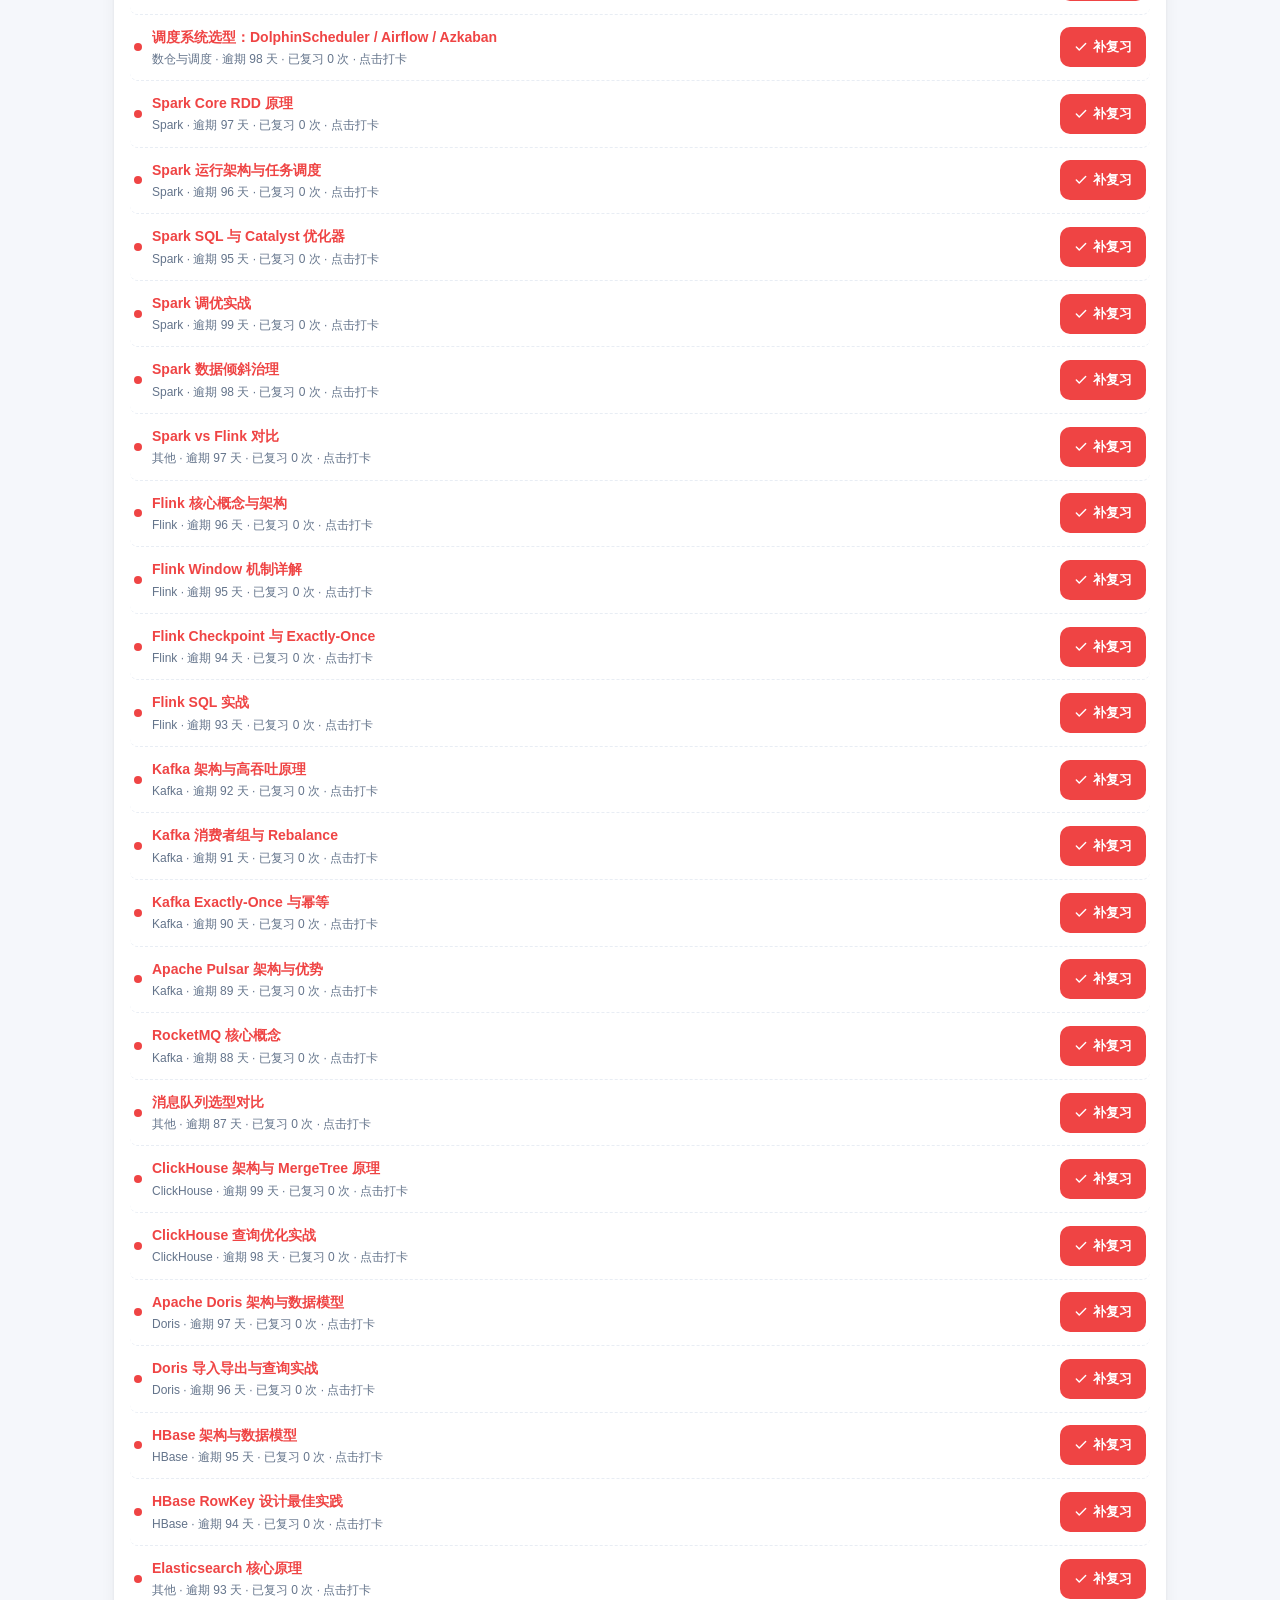
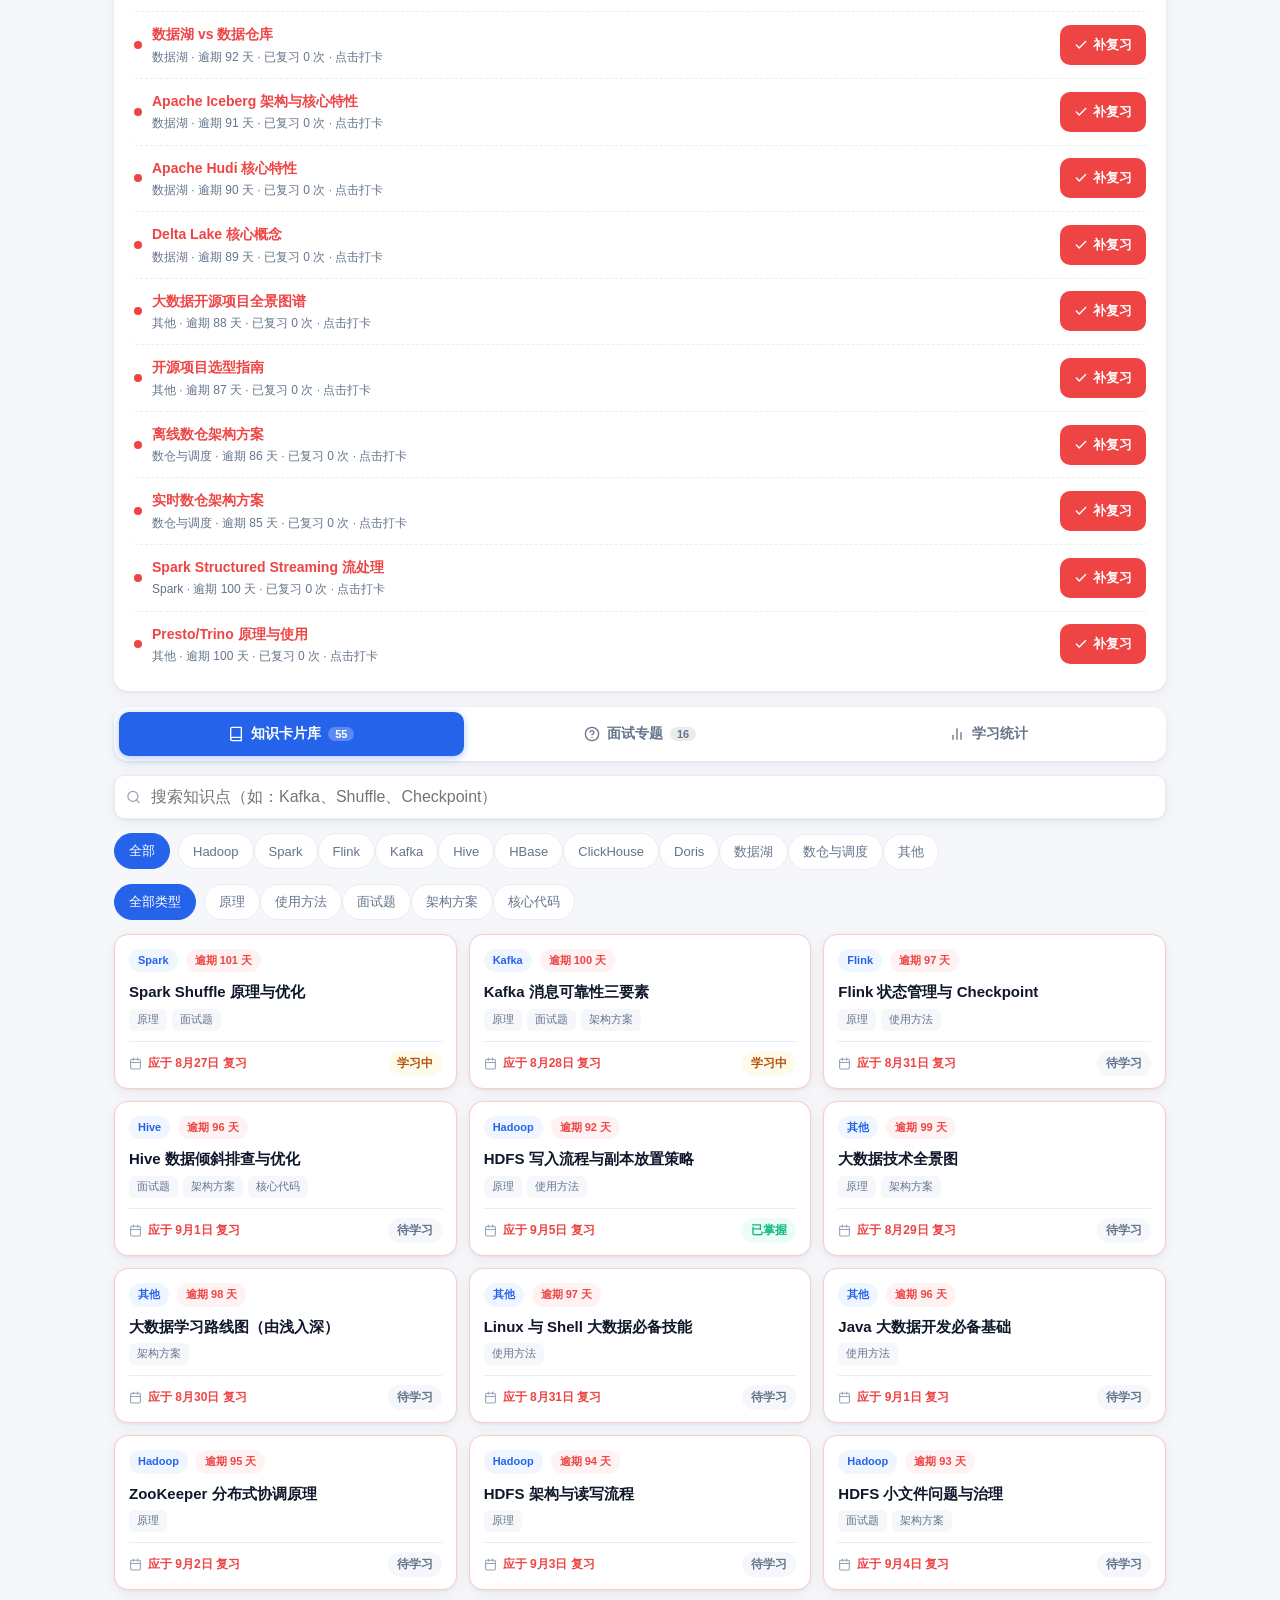
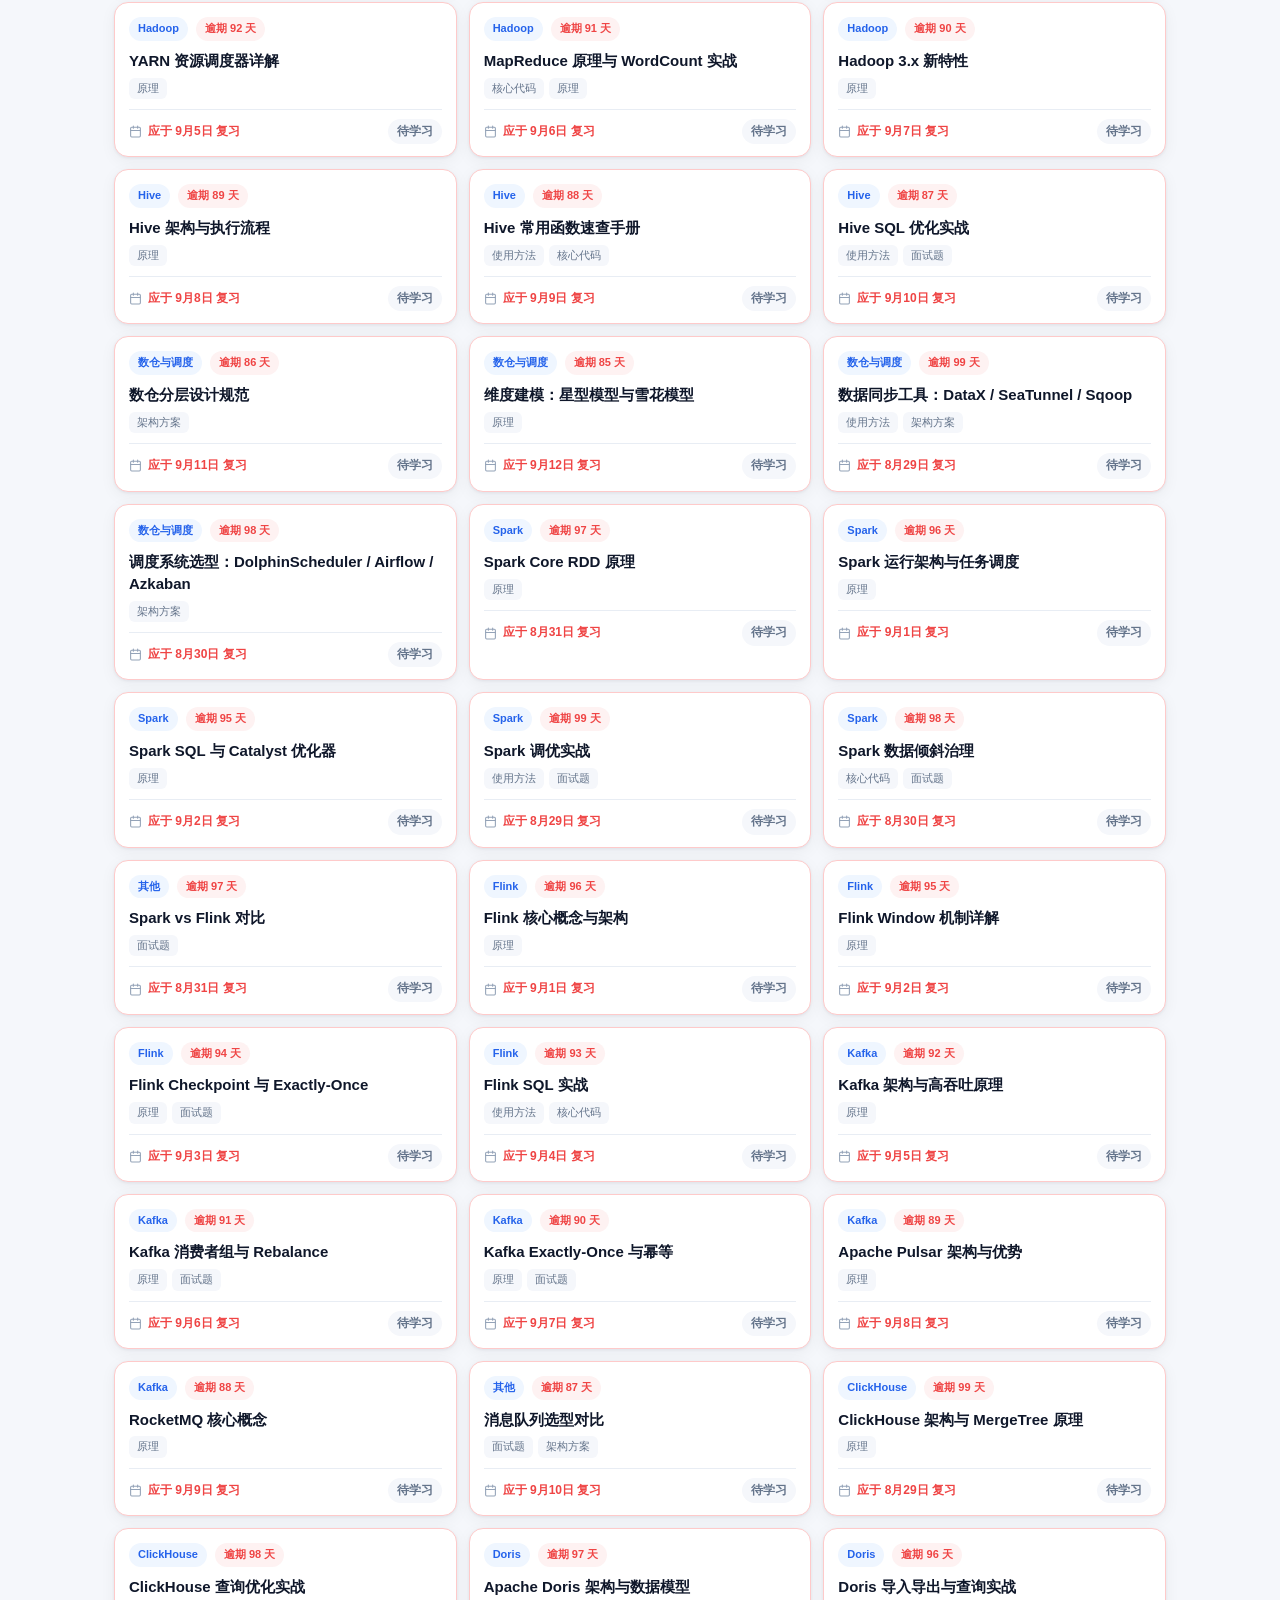
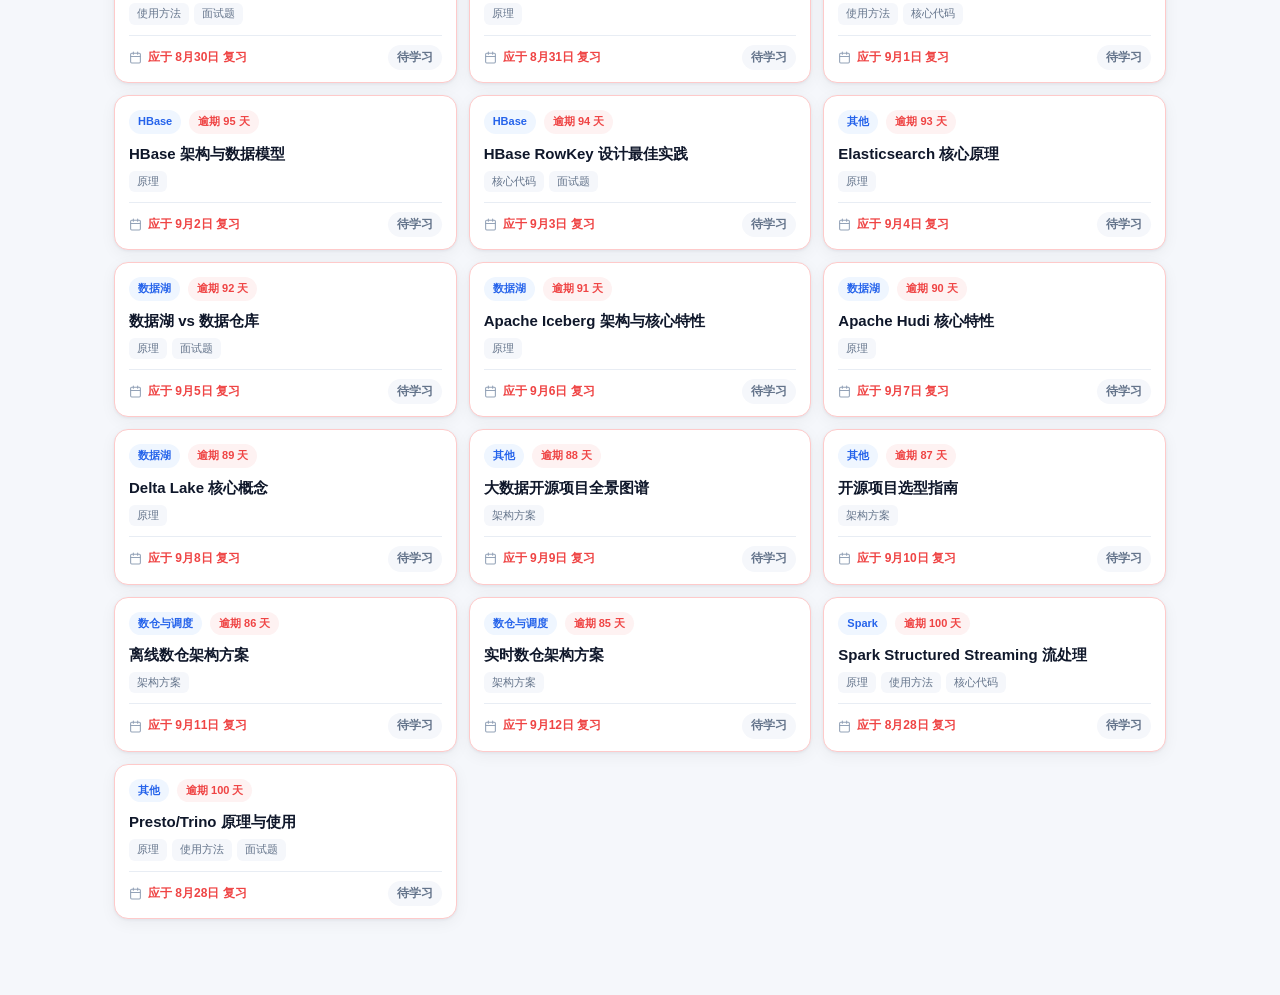
==== commit b46940e3: "feat: 工作台升级 - 改名/移除编辑删除/移动端适配/今日打卡同步/补全结构图与题库" ====
--- a/index.html
+++ b/index.html
@@ -534,19 +534,7 @@
   </div>
 </div>
 
-<!-- 确认弹窗 -->
-<div class="mask center hidden" id="confirmMask" onclick="if(event.target===this)closeConfirm()">
-  <div class="modal" style="max-width:380px">
-    <div class="modal-head"><h3 id="confirmTitle">确认操作</h3></div>
-    <div class="modal-body">
-      <p id="confirmText" style="font-size:14px;color:var(--text2);margin-bottom:16px"></p>
-      <div style="display:flex;gap:10px">
-        <button class="btn-dialog gray" onclick="closeConfirm()">取消</button>
-        <button class="btn-dialog red" id="confirmOkBtn" onclick="confirmAction()">确定</button>
-      </div>
-    </div>
-  </div>
-</div>
+<!-- 确认弹窗已移除：知识点不支持删除/清空，无需二次确认 -->
 
 <div class="toast" id="toast"></div>
 
@@ -607,6 +595,8 @@
 
   /* ---------- 加载数据 ---------- */
   function init() {
+    renderStackChips();
+    renderTypeChips();
     loadData();
   }
 
@@ -675,31 +665,7 @@
     return rows;
   }
 
-  /* ---------- 表单选项 ---------- */
-  function renderSelectOptions() {
-    var stackSel = $('formMask').querySelector('[name="技术栈"]');
-    var levelSel = $('formMask').querySelector('[name="掌握度"]');
-    stackSel.innerHTML = '<option value="">请选择技术栈</option>';
-    levelSel.innerHTML = '<option value="">请选择</option>';
-    for (var i = 0; i < STACKS.length; i++) {
-      var o = document.createElement('option'); o.value = STACKS[i]; o.textContent = STACKS[i]; stackSel.appendChild(o);
-    }
-    for (var j = 0; j < LEVELS.length; j++) {
-      var o2 = document.createElement('option'); o2.value = LEVELS[j]; o2.textContent = LEVELS[j]; levelSel.appendChild(o2);
-    }
-    var tg = $('typeGroup'); tg.innerHTML = '';
-    for (var k = 0; k < TYPES.length; k++) {
-      (function (t) {
-        var label = document.createElement('label'); label.className = 'chk-item';
-        var cb = document.createElement('input'); cb.type = 'checkbox'; cb.value = t;
-        cb.addEventListener('change', function () { label.classList.toggle('on', cb.checked); });
-        label.appendChild(cb); label.appendChild(document.createTextNode(t)); tg.appendChild(label);
-      })(TYPES[k]);
-    }
-    renderStackChips();
-    renderTypeChips();
-  }
-
+  /* ---------- 筛选 chips ---------- */
   function renderStackChips() {
     var box = $('stackChips'); box.innerHTML = '';
     for (var i = 0; i < STACKS.length; i++) {
@@ -1043,90 +1009,7 @@
     };
   }
 
-  /* ---------- 表单 ---------- */
-  function openForm(row) {
-    STATE.editingId = row ? row._id : '';
-    $('formTitle').textContent = row ? '编辑知识卡片' : '新增知识卡片';
-    var nameEl = $('formMask').querySelector('[name="名称"]');
-    var stackSel = $('formMask').querySelector('[name="技术栈"]');
-    var levelSel = $('formMask').querySelector('[name="掌握度"]');
-    var dateEl = $('formMask').querySelector('[name="下次复习"]');
-    var contentEl = $('formMask').querySelector('[name="详细内容"]');
-    if (row) {
-      nameEl.value = row['名称'] || '';
-      stackSel.value = row['技术栈'] || '';
-      levelSel.value = row['掌握度'] || '';
-      dateEl.value = row['下次复习'] ? String(row['下次复习']).slice(0, 10) : '';
-      contentEl.value = row['详细内容'] || '';
-      var arr = row['知识类型'] || [];
-      var cbs = $('typeGroup').querySelectorAll('input');
-      for (var i = 0; i < cbs.length; i++) { cbs[i].checked = arr.indexOf(cbs[i].value) >= 0; }
-      refreshTypeGroup();
-    } else {
-      nameEl.value = ''; contentEl.value = ''; levelSel.value = '';
-      stackSel.value = '';
-      dateEl.value = addDays(todayStr(), 1);
-      var cbs2 = $('typeGroup').querySelectorAll('input');
-      for (var j = 0; j < cbs2.length; j++) { cbs2[j].checked = false; }
-      refreshTypeGroup();
-    }
-    $('formMask').classList.remove('hidden');
-  }
-  function closeForm() { $('formMask').classList.add('hidden'); STATE.editingId = ''; }
-  function refreshTypeGroup() {
-    var cbs = $('typeGroup').querySelectorAll('.chk-item');
-    for (var i = 0; i < cbs.length; i++) {
-      var cb = cbs[i].querySelector('input');
-      cbs[i].classList.toggle('on', cb.checked);
-    }
-  }
-
-  function submitForm() {
-    var nameEl = $('formMask').querySelector('[name="名称"]');
-    var stackSel = $('formMask').querySelector('[name="技术栈"]');
-    var levelSel = $('formMask').querySelector('[name="掌握度"]');
-    var dateEl = $('formMask').querySelector('[name="下次复习"]');
-    var contentEl = $('formMask').querySelector('[name="详细内容"]');
-    var name = nameEl.value.trim();
-    if (!name) { toast('请填写知识点名称'); return; }
-    if (!stackSel.value) { toast('请选择技术栈'); return; }
-    var checked = [];
-    var cbs = $('typeGroup').querySelectorAll('input:checked');
-    for (var i = 0; i < cbs.length; i++) { checked.push(cbs[i].value); }
-    if (!checked.length) { toast('请至少选择一个知识类型'); return; }
-    var nextDate = dateEl.value || addDays(todayStr(), 1);
-
-    if (STATE.editingId) {
-      var target = null;
-      STATE.rows.forEach(function (r) { if (r._id === STATE.editingId) target = r; });
-      if (target) {
-        target['名称'] = name; target['技术栈'] = stackSel.value; target['知识类型'] = checked;
-        target['掌握度'] = levelSel.value || '待学习'; target['详细内容'] = contentEl.value.trim();
-        target['下次复习'] = nextDate;
-        if (target._base) {
-          var prog = getProgress();
-          prog[target._id] = {
-            '名称': name, '技术栈': stackSel.value, '知识类型': checked,
-            '掌握度': levelSel.value || '待学习', '详细内容': contentEl.value.trim(),
-            '复习次数': target['复习次数'] || 0, '上次复习': target['上次复习'] || '', '下次复习': nextDate
-          };
-          lsSet(LS_PROGRESS, prog);
-        } else {
-          persistRow(target);
-        }
-        renderAll(); closeForm(); toast('已更新（本机保存）');
-        return;
-      }
-    }
-    var card = {
-      id: 'local_' + Date.now(), name: name, stack: stackSel.value, types: checked,
-      level: levelSel.value || '待学习', content: contentEl.value.trim(),
-      reviewCount: 0, lastReview: '', nextReview: nextDate
-    };
-    var custom = getCustom(); custom.unshift(card); lsSet(LS_CUSTOM, custom);
-    STATE.rows = buildRows(lsGet(LS_DATA_CACHE, []));
-    renderAll(); closeForm(); toast('已新增（本机保存）');
-  }
+  /* 表单相关函数已移除：知识点由 GitHub 仓库统一维护，不支持本地编辑/删除 */
 
   /* ---------- 详情 ---------- */
   var DETAIL_ROW = null;
@@ -1158,87 +1041,18 @@
   function renderDetailFresh() { if (DETAIL_ROW) openDetail(DETAIL_ROW); }
   function closeDetail() { $('detailMask').classList.add('hidden'); DETAIL_ROW = null; }
 
-  function deleteRecord(r) {
-    if (r._base) {
-      var deleted = getDeleted(); deleted.push(r._id); lsSet(LS_DELETED, deleted);
-    } else {
-      var custom = getCustom().filter(function (c) { return c.id !== r._id; });
-      lsSet(LS_CUSTOM, custom);
-    }
-    STATE.rows = buildRows(lsGet(LS_DATA_CACHE, []));
-    renderAll(); toast('已删除（本机生效）');
-  }
-
-  /* ---------- 确认弹窗 ---------- */
-  function confirmDialog(title, text, cb) {
-    $('confirmTitle').textContent = title;
-    $('confirmText').textContent = text;
-    CONFIRM_CB = cb;
-    $('confirmMask').classList.remove('hidden');
-  }
-  function closeConfirm() { $('confirmMask').classList.add('hidden'); CONFIRM_CB = null; }
-  function confirmAction() { var cb = CONFIRM_CB; closeConfirm(); if (cb) cb(); }
-
-  function openClearModal() {
-    confirmDialog('清空本地进度',
-      '将清空本机的复习进度、新增卡片与隐藏记录（云端 data.json 不受影响），且不可恢复。建议先「导出备份」。确定继续吗？',
-      function () {
-        lsDel(LS_PROGRESS); lsDel(LS_CUSTOM); lsDel(LS_DELETED);
-        STATE.rows = buildRows(lsGet(LS_DATA_CACHE, []));
-        renderAll(); toast('已清空本地进度');
-      });
-  }
-
-  /* ---------- 导出 / 导入 ---------- */
+  /* 删除/确认/导入相关函数已移除：知识点不支持本地编辑/删除/导入 */
+
+  /* ---------- 导出 ---------- */
   function exportJSON() {
     var payload = { app: 'zhongwang 的大数据宝典', exportedAt: new Date().toISOString(), count: STATE.rows.length, rows: STATE.rows.map(function (r) { return rowToCard(r); }) };
     var blob = new Blob([JSON.stringify(payload, null, 2)], { type: 'application/json' });
     var url = URL.createObjectURL(blob);
     var a = document.createElement('a');
-    a.href = url; a.download = '大数据知识巩固台备份_' + todayStr() + '.json';
+    a.href = url; a.download = 'zhongwang大数据宝典备份_' + todayStr() + '.json';
     document.body.appendChild(a); a.click(); document.body.removeChild(a);
     URL.revokeObjectURL(url);
     toast('已导出 ' + STATE.rows.length + ' 条备份');
-  }
-
-  function importJSON(input) {
-    var file = input.files && input.files[0];
-    if (!file) return;
-    var reader = new FileReader();
-    reader.onload = function () {
-      try {
-        var data = JSON.parse(reader.result);
-        var rows = data.rows || data.results || [];
-        if (!rows.length) { toast('备份文件中没有数据'); input.value = ''; return; }
-        confirmDialog('导入恢复', '将导入 ' + rows.length + ' 条知识卡片为本机卡片（不影响云端仓库）。确定继续吗？', function () {
-          var custom = getCustom();
-          var existNames = {};
-          STATE.rows.forEach(function (r) { existNames[r['名称']] = 1; });
-          var ok = 0;
-          rows.forEach(function (c, idx) {
-            var name = c['名称'] || c.name;
-            if (!name || existNames[name]) return;
-            custom.unshift({
-              id: c.id || c._id || ('imp_' + Date.now() + '_' + idx),
-              name: name, stack: c['技术栈'] || c.stack || '其他',
-              types: c['知识类型'] || c.types || [],
-              level: c['掌握度'] || c.level || '待学习',
-              content: c['详细内容'] || c.content || '',
-              reviewCount: c['复习次数'] || c.reviewCount || 0,
-              lastReview: c['上次复习'] || c.lastReview || '',
-              nextReview: c['下次复习'] || c.nextReview || addDays(todayStr(), 1)
-            });
-            ok++;
-          });
-          lsSet(LS_CUSTOM, custom);
-          STATE.rows = buildRows(lsGet(LS_DATA_CACHE, []));
-          renderAll();
-          toast('导入完成：' + ok + ' 条（本机保存）');
-          input.value = '';
-        });
-      } catch (e) { toast('备份文件解析失败'); input.value = ''; }
-    };
-    reader.readAsText(file, 'utf-8');
   }
 
   /* ---------- 面试专题：题库 ---------- */
@@ -1413,15 +1227,8 @@
   window.setStackFilter = setStackFilter;
   window.setTypeFilter = setTypeFilter;
   window.onSearch = onSearch;
-  window.openForm = openForm;
-  window.closeForm = closeForm;
-  window.submitForm = submitForm;
   window.closeDetail = closeDetail;
-  window.closeConfirm = closeConfirm;
-  window.confirmAction = confirmAction;
-  window.openClearModal = openClearModal;
   window.exportJSON = exportJSON;
-  window.importJSON = importJSON;
   window.switchIvView = switchIvView;
   window.randomQuestion = randomQuestion;
   window.addEventListener('DOMContentLoaded', init);
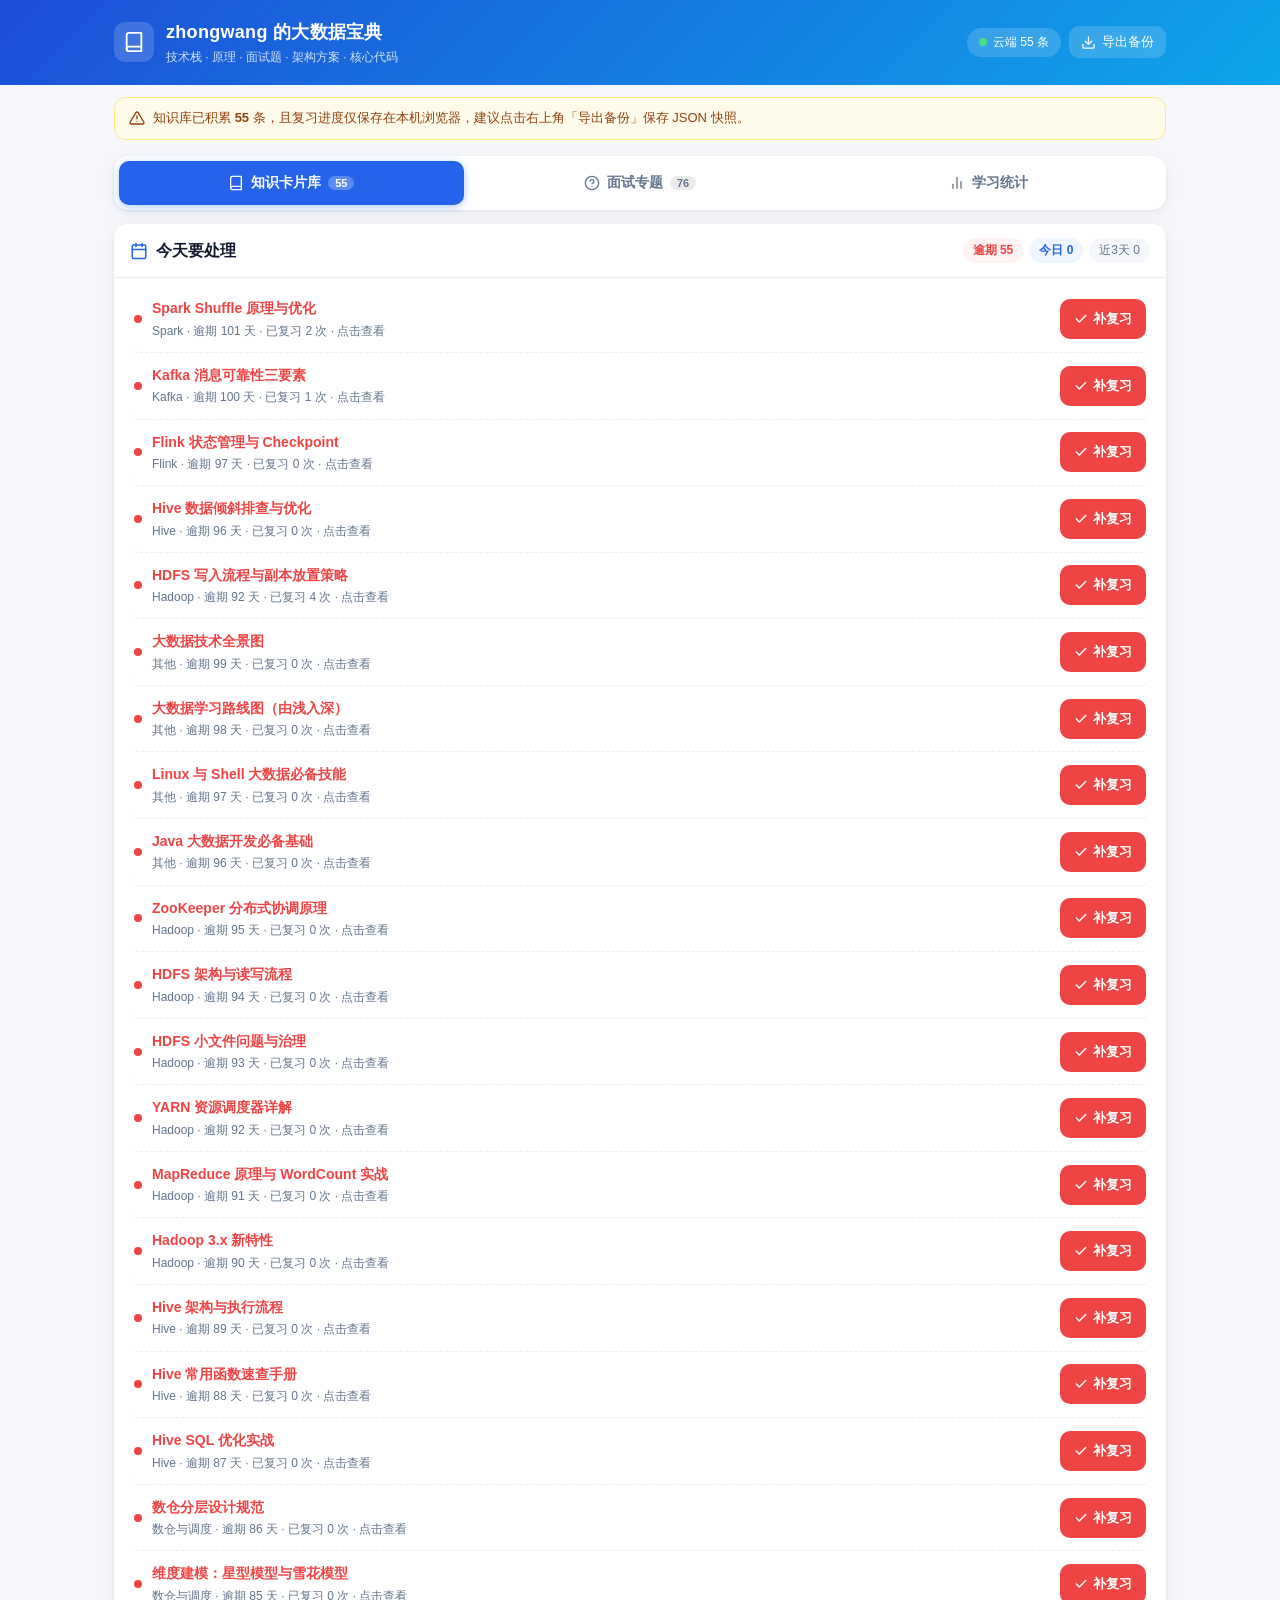
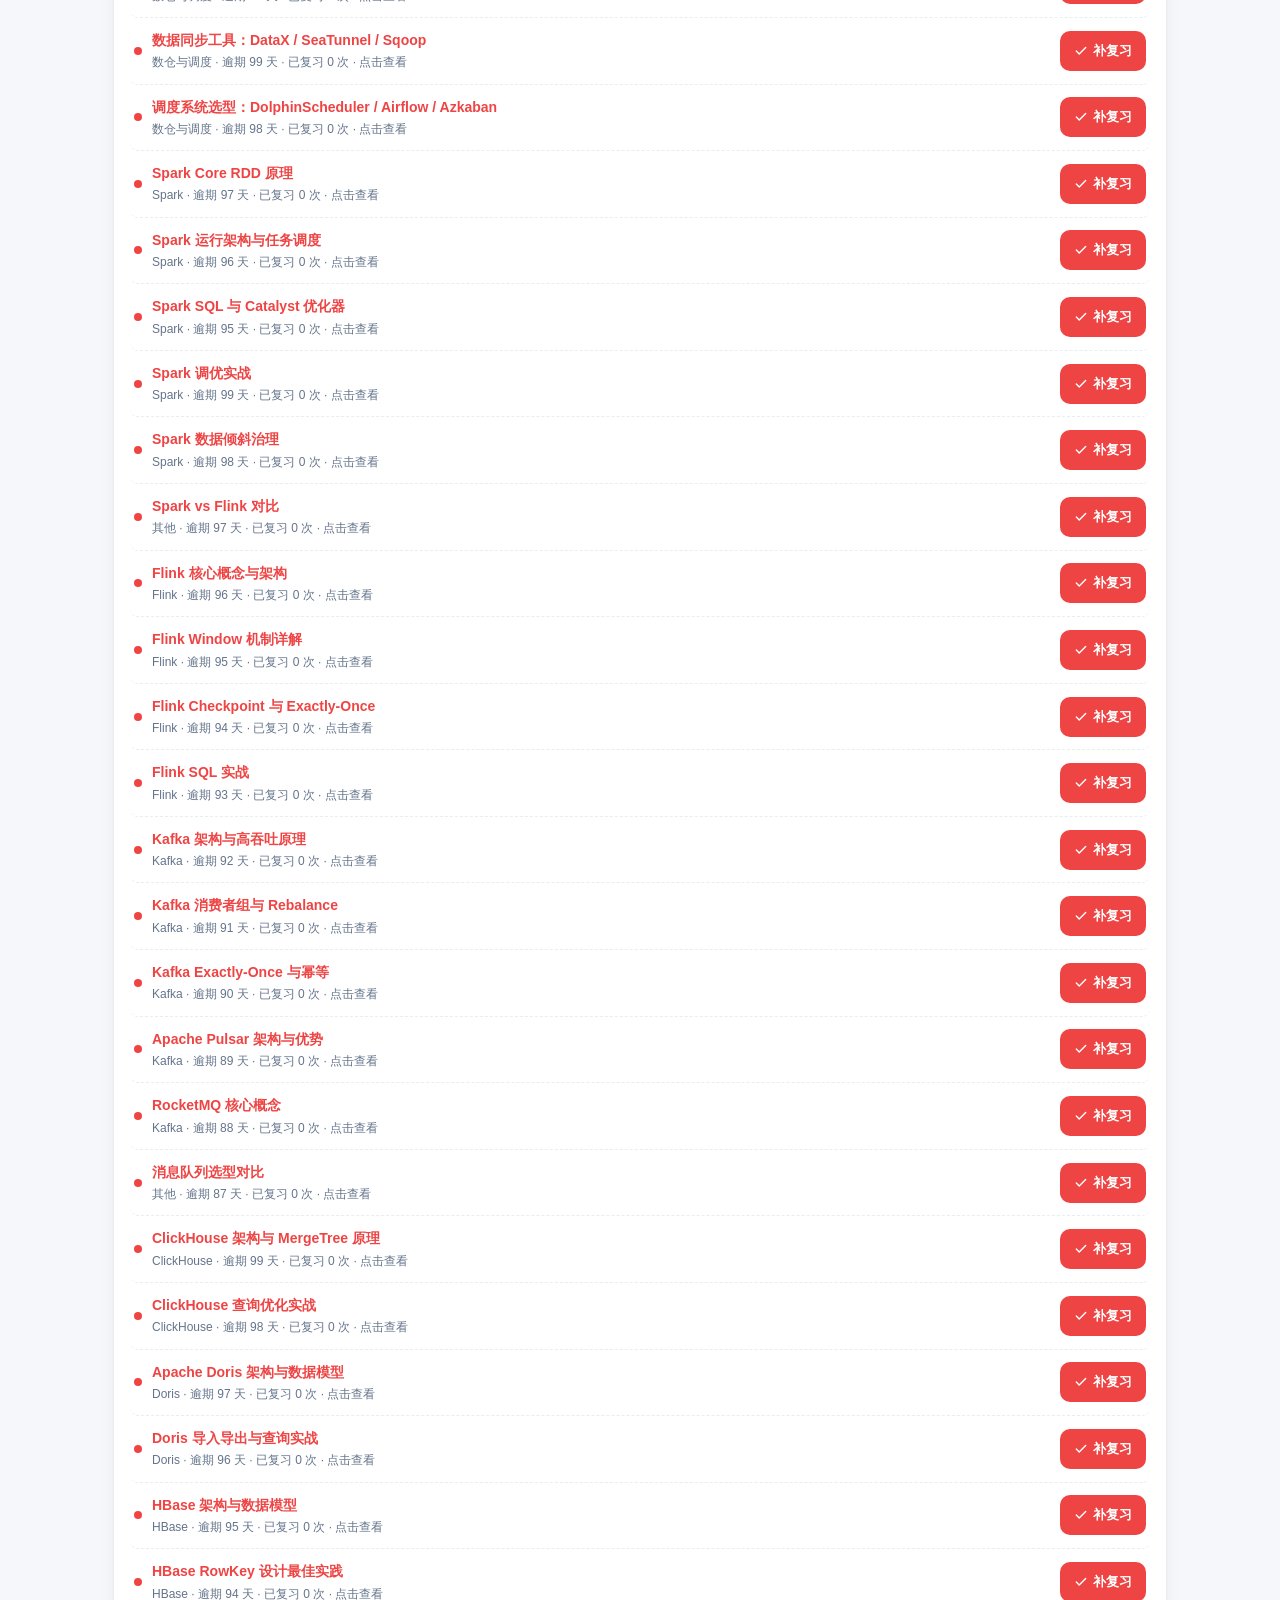
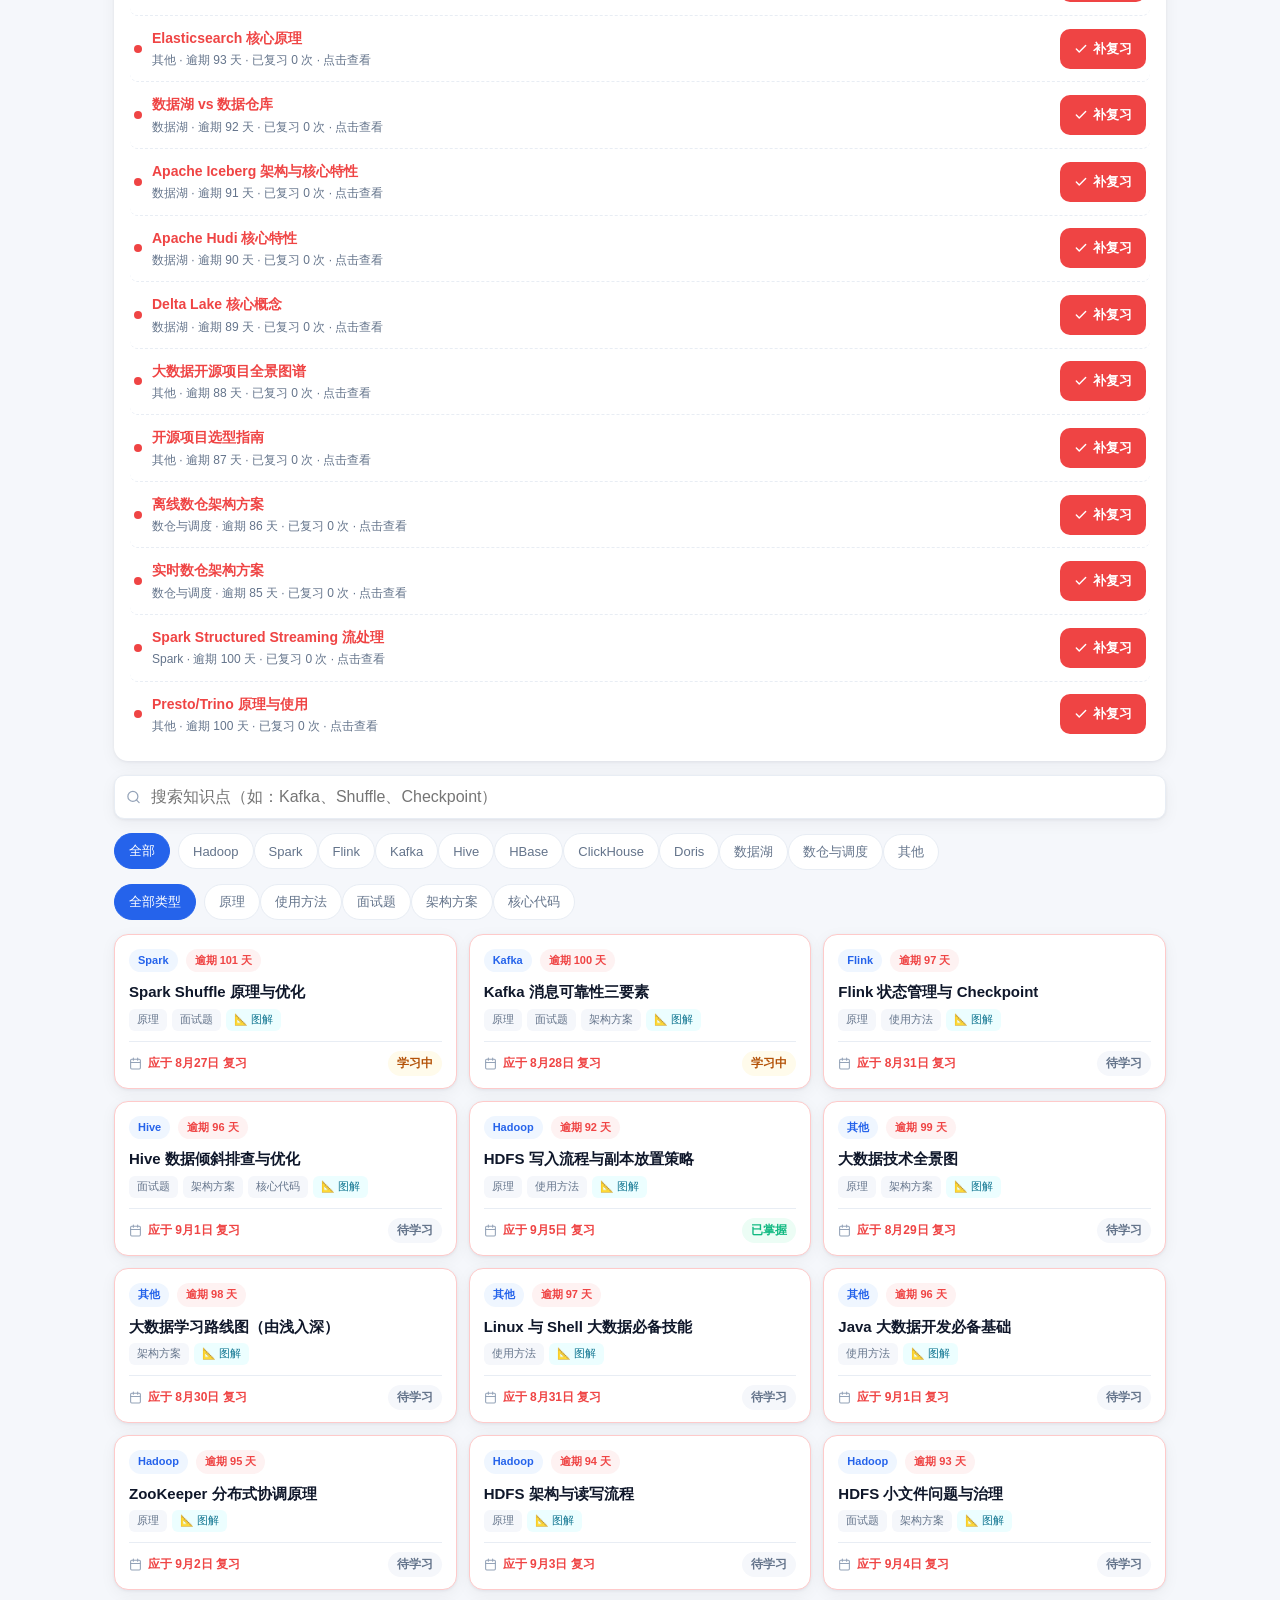
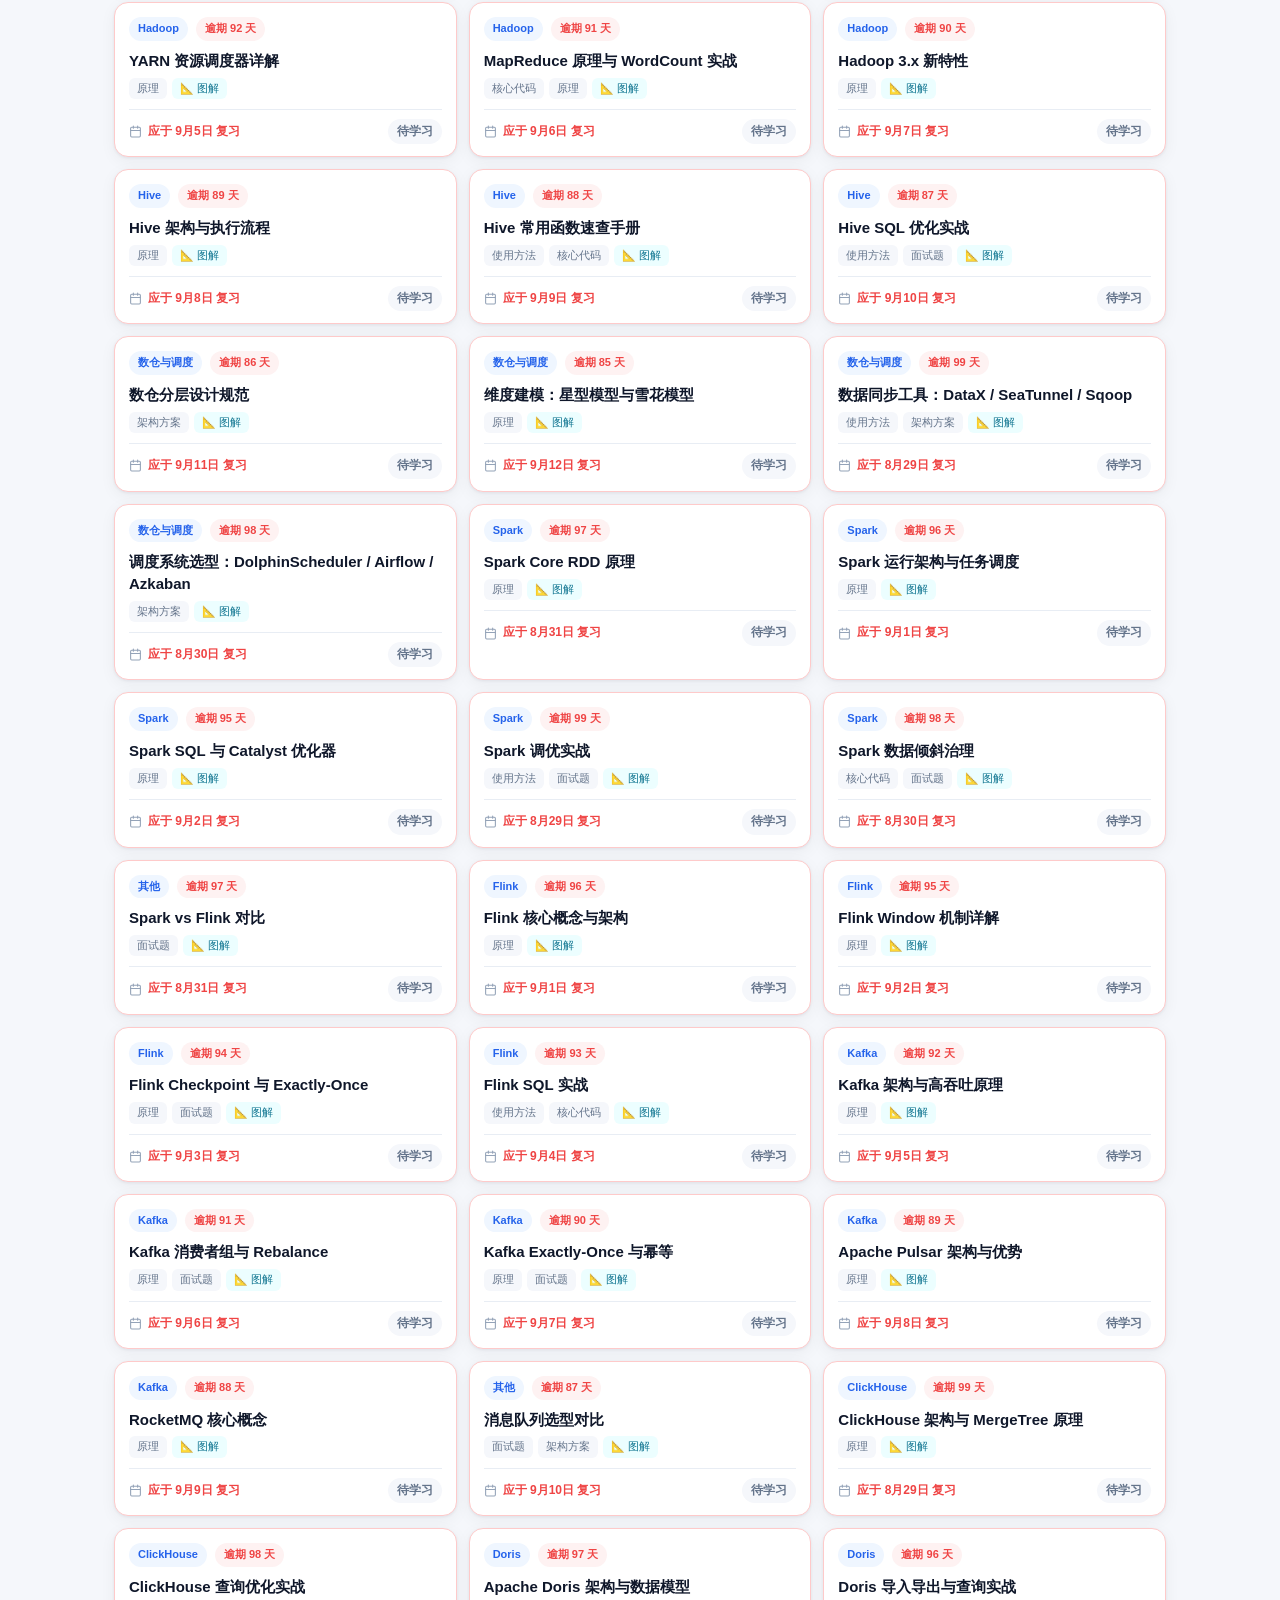
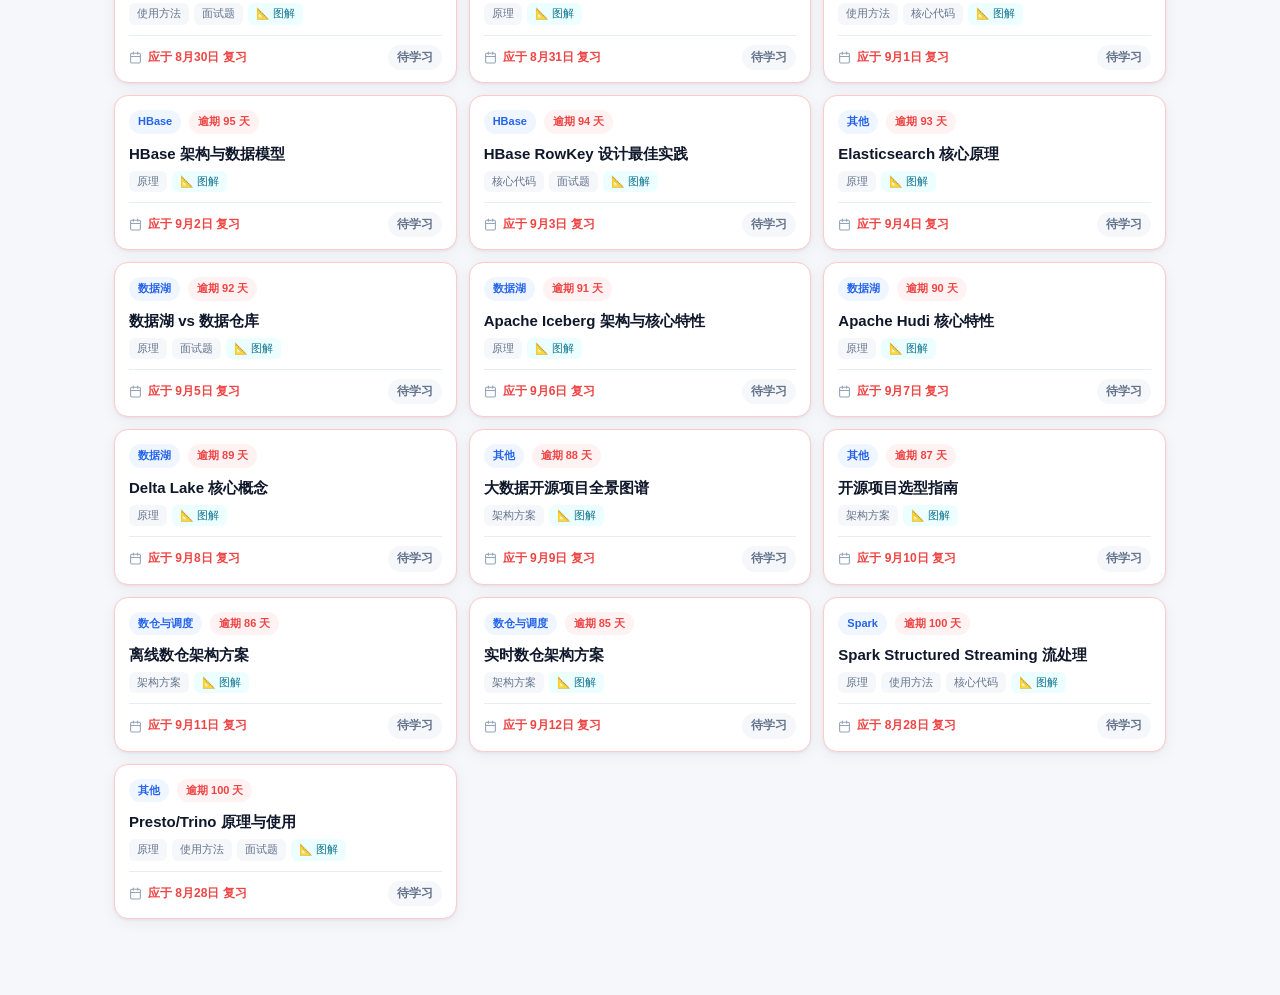
==== commit a18db901: "feat: 今日待办移入卡片库页/禁止手机缩放/点击今日卡片打开详情" ====
--- a/index.html
+++ b/index.html
@@ -2,7 +2,7 @@
 <html lang="zh-CN">
 <head>
 <meta charset="UTF-8">
-<meta name="viewport" content="width=device-width, initial-scale=1.0, viewport-fit=cover">
+<meta name="viewport" content="width=device-width, initial-scale=1.0, maximum-scale=1.0, user-scalable=no, viewport-fit=cover">
 <title>zhongwang 的大数据宝典</title>
 <!-- 静态站点版：数据来自同目录 data.json（GitHub 仓库维护），复习进度保存在浏览器本地 -->
 <style>
@@ -249,9 +249,9 @@
   /* ===== 响应式 ===== */
   @media (max-width: 767px) {
     body { padding-bottom: 84px; font-size: 14px; }
-    .wrap { padding: 0 10px; }
+    .wrap { padding: 0 12px; }
     /* Header */
-    .hd-inner { padding: 13px 10px; gap: 10px; }
+    .hd-inner { padding: 12px 12px; gap: 10px; }
     .hd-logo { width: 36px; height: 36px; border-radius: 10px; }
     .hd-logo svg { width: 20px; height: 20px; }
     .hd-title { font-size: 16px; }
@@ -262,16 +262,16 @@
     .hd-btn svg { width: 16px; height: 16px; }
     .sync-pill { padding: 4px 10px; font-size: 11px; }
     /* 备份提示 */
-    .backup-tip { margin-top: 10px; padding: 8px 10px; font-size: 12px; gap: 6px; }
+    .backup-tip { margin: 10px 0 0; padding: 8px 12px; font-size: 12px; gap: 6px; }
     .backup-tip svg { width: 14px; height: 14px; }
     /* 今日复习 */
     .today-card { margin-top: 10px; }
-    .today-head { padding: 12px; gap: 8px; flex-wrap: wrap; }
+    .today-head { padding: 13px 14px; gap: 8px; flex-wrap: wrap; }
     .today-head h2 { font-size: 15px; }
     .today-stats { gap: 4px; }
     .stat-chip { font-size: 11px; padding: 2px 8px; }
-    .today-body { padding: 6px 12px 12px; }
-    .t-item { padding: 10px 2px; gap: 8px; }
+    .today-body { padding: 6px 14px 12px; }
+    .t-item { padding: 11px 4px; gap: 8px; }
     .t-item.clickable:hover { background: transparent; }
     .t-item.clickable:active { background: var(--primary-soft); }
     .t-name { font-size: 13.5px; }
@@ -344,9 +344,9 @@
     .mask.center { align-items: flex-end; padding: 0; }
     .modal { max-width: 100%; border-radius: 14px 14px 0 0; max-height: 92vh; animation: slideUp .22s ease; }
     .mask.center .modal { border-radius: 14px 14px 0 0; max-height: 92vh; animation: slideUp .22s ease; }
-    .modal-head { padding: 14px 14px 10px; }
+    .modal-head { padding: 15px 16px 10px; }
     .modal-head h3 { font-size: 15px; }
-    .modal-body { padding: 0 14px 18px; }
+    .modal-body { padding: 0 16px 20px; }
     /* Toast */
     .toast { bottom: 96px; font-size: 12px; padding: 8px 14px; max-width: 90vw; }
     /* 隐藏 PC Tab（用底部导航替代） */
@@ -395,22 +395,6 @@
   <div id="backupTip" class="backup-tip hidden">
     <svg viewBox="0 0 24 24" fill="none" stroke="currentColor" stroke-width="2" stroke-linecap="round" stroke-linejoin="round"><path d="M10.29 3.86L1.82 18a2 2 0 0 0 1.71 3h16.94a2 2 0 0 0 1.71-3L13.71 3.86a2 2 0 0 0-3.42 0z"></path><line x1="12" y1="9" x2="12" y2="13"></line><line x1="12" y1="17" x2="12.01" y2="17"></line></svg>
     <span>知识库已积累 <b id="backupCount">30</b> 条，且复习进度仅保存在本机浏览器，建议点击右上角「导出备份」保存 JSON 快照。</span>
-  </div>
-
-  <!-- 今天要处理 -->
-  <div class="today-card">
-    <div class="today-head" onclick="toggleToday()">
-      <h2>
-        <svg viewBox="0 0 24 24" fill="none" stroke="currentColor" stroke-width="2" stroke-linecap="round" stroke-linejoin="round"><rect x="3" y="4" width="18" height="18" rx="2" ry="2"></rect><line x1="16" y1="2" x2="16" y2="6"></line><line x1="8" y1="2" x2="8" y2="6"></line><line x1="3" y1="10" x2="21" y2="10"></line></svg>
-        今天要处理
-      </h2>
-      <div class="today-stats">
-        <span class="stat-chip due" id="statDue">逾期 0</span>
-        <span class="stat-chip today" id="statToday">今日 0</span>
-        <span class="stat-chip" id="statSoon">近3天 0</span>
-      </div>
-    </div>
-    <div class="today-body" id="todayBody"></div>
   </div>
 
   <!-- Tab -->
@@ -431,6 +415,21 @@
 
   <!-- 知识卡片库 -->
   <section id="tab-library">
+    <!-- 今天要处理（仅卡片库页显示） -->
+    <div class="today-card">
+      <div class="today-head" onclick="toggleToday()">
+        <h2>
+          <svg viewBox="0 0 24 24" fill="none" stroke="currentColor" stroke-width="2" stroke-linecap="round" stroke-linejoin="round"><rect x="3" y="4" width="18" height="18" rx="2" ry="2"></rect><line x1="16" y1="2" x2="16" y2="6"></line><line x1="8" y1="2" x2="8" y2="6"></line><line x1="3" y1="10" x2="21" y2="10"></line></svg>
+          今天要处理
+        </h2>
+        <div class="today-stats">
+          <span class="stat-chip due" id="statDue">逾期 0</span>
+          <span class="stat-chip today" id="statToday">今日 0</span>
+          <span class="stat-chip" id="statSoon">近3天 0</span>
+        </div>
+      </div>
+      <div class="today-body" id="todayBody"></div>
+    </div>
     <div class="filter-bar">
       <div class="search-box">
         <svg viewBox="0 0 24 24" fill="none" stroke="currentColor" stroke-width="2" stroke-linecap="round" stroke-linejoin="round"><circle cx="11" cy="11" r="8"></circle><line x1="21" y1="21" x2="16.65" y2="16.65"></line></svg>
@@ -741,7 +740,7 @@
         (function (r, cls, label) {
           var du = daysUntil(r['下次复习']);
           var div = document.createElement('div'); div.className = 't-item clickable';
-          div.title = '点击即可打卡完成复习';
+          div.title = '点击查看卡片详情';
           var badge = document.createElement('span'); badge.className = 't-badge ' + cls;
           var info = document.createElement('div'); info.className = 't-info';
           var name = document.createElement('div'); name.className = 't-name' + (cls === 'over' ? ' overdue' : '');
@@ -749,7 +748,7 @@
           var meta = document.createElement('div'); meta.className = 't-meta';
           var metaTxt = (r['技术栈'] || '') + ' · ';
           if (cls === 'over') { metaTxt += '逾期 ' + (-du) + ' 天'; } else if (cls === 'tdy') { metaTxt += '今天到期'; } else { metaTxt += fmtDate(r['下次复习']) + ' 到期'; }
-          metaTxt += ' · 已复习 ' + (r['复习次数'] || 0) + ' 次 · 点击打卡';
+          metaTxt += ' · 已复习 ' + (r['复习次数'] || 0) + ' 次 · 点击查看';
           meta.innerHTML = metaTxt;
           var act = document.createElement('div'); act.className = 't-act';
           var btn = document.createElement('button');
@@ -757,7 +756,7 @@
           btn.innerHTML = '<svg viewBox="0 0 24 24" fill="none" stroke="currentColor" stroke-width="2.4" stroke-linecap="round" stroke-linejoin="round"><polyline points="20 6 9 17 4 12"></polyline></svg>' + (cls === 'over' ? '补复习' : '完成复习');
           btn.onclick = function (e) { e.stopPropagation(); completeReview(r); };
           act.appendChild(btn);
-          div.onclick = function () { completeReview(r); };
+          div.onclick = function () { openDetail(r); };
           div.appendChild(badge); div.appendChild(info); div.appendChild(act);
           info.appendChild(name); info.appendChild(meta);
           body.appendChild(div);
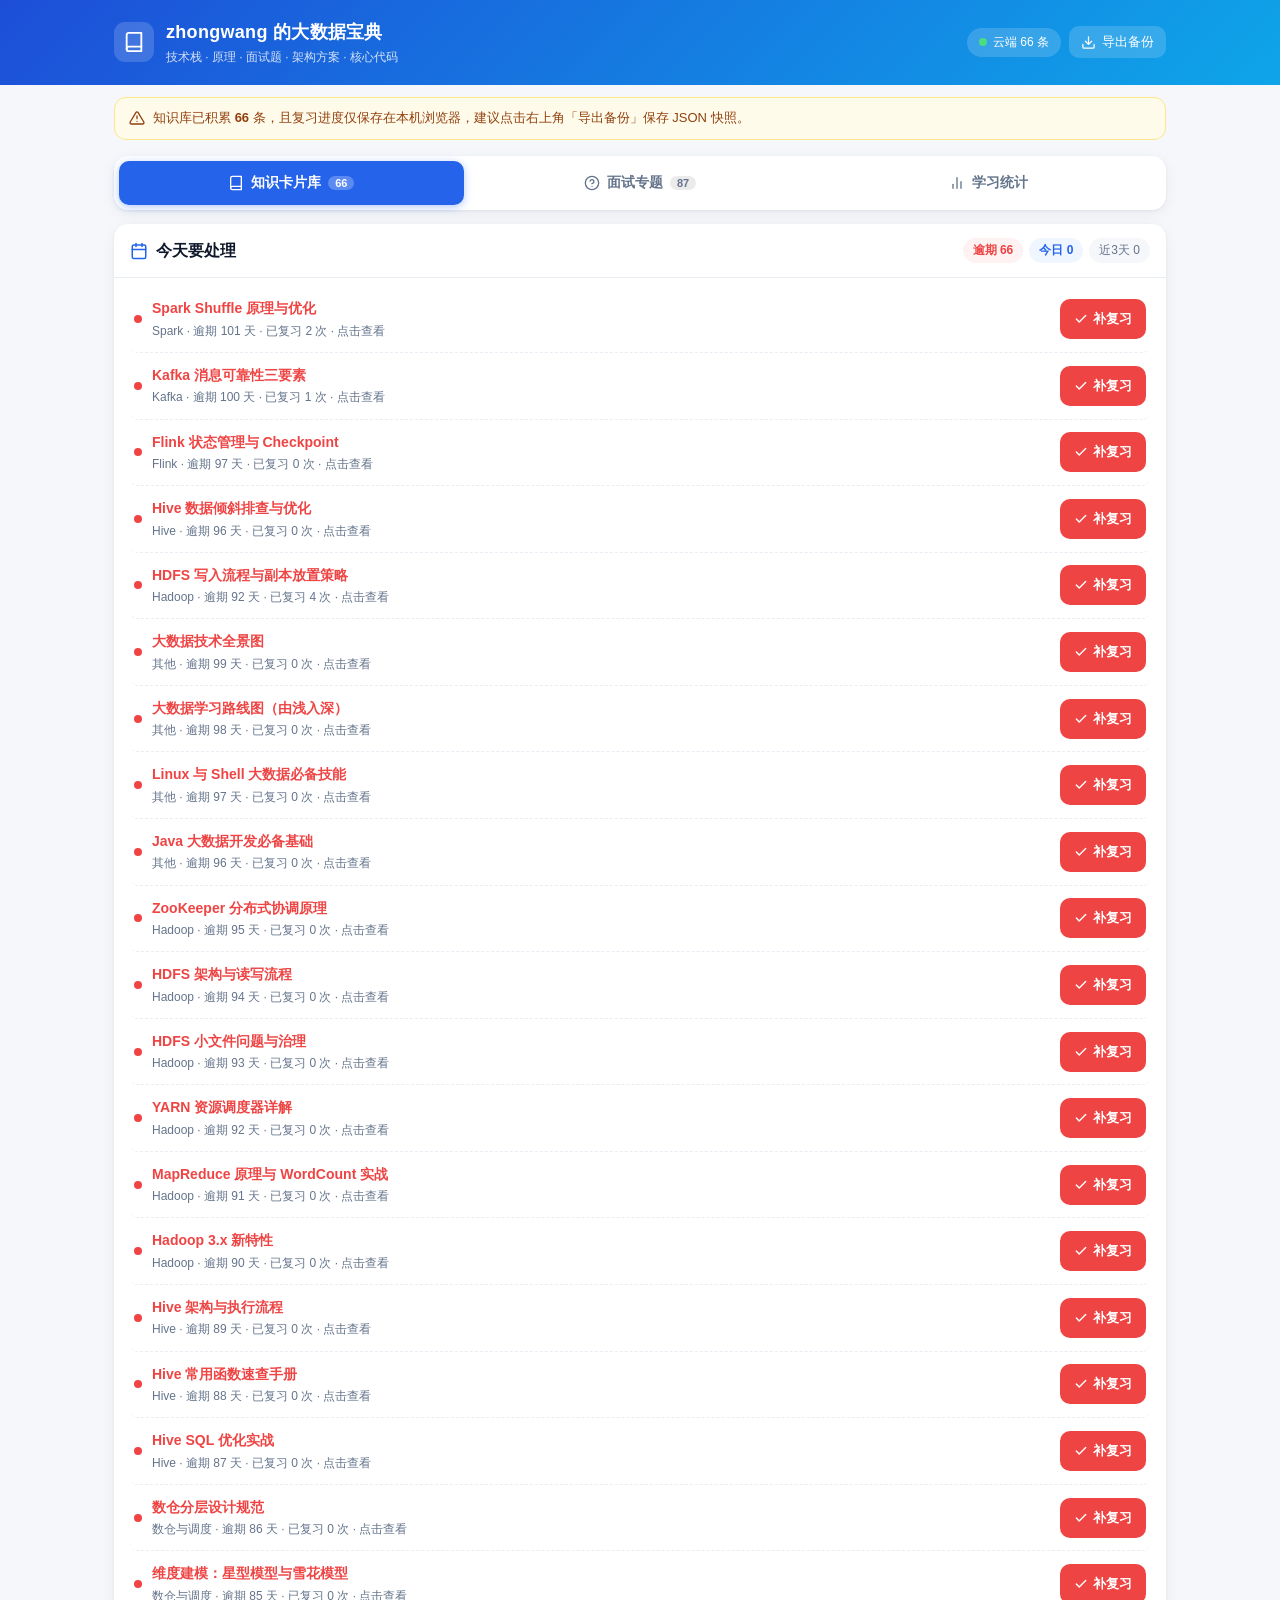
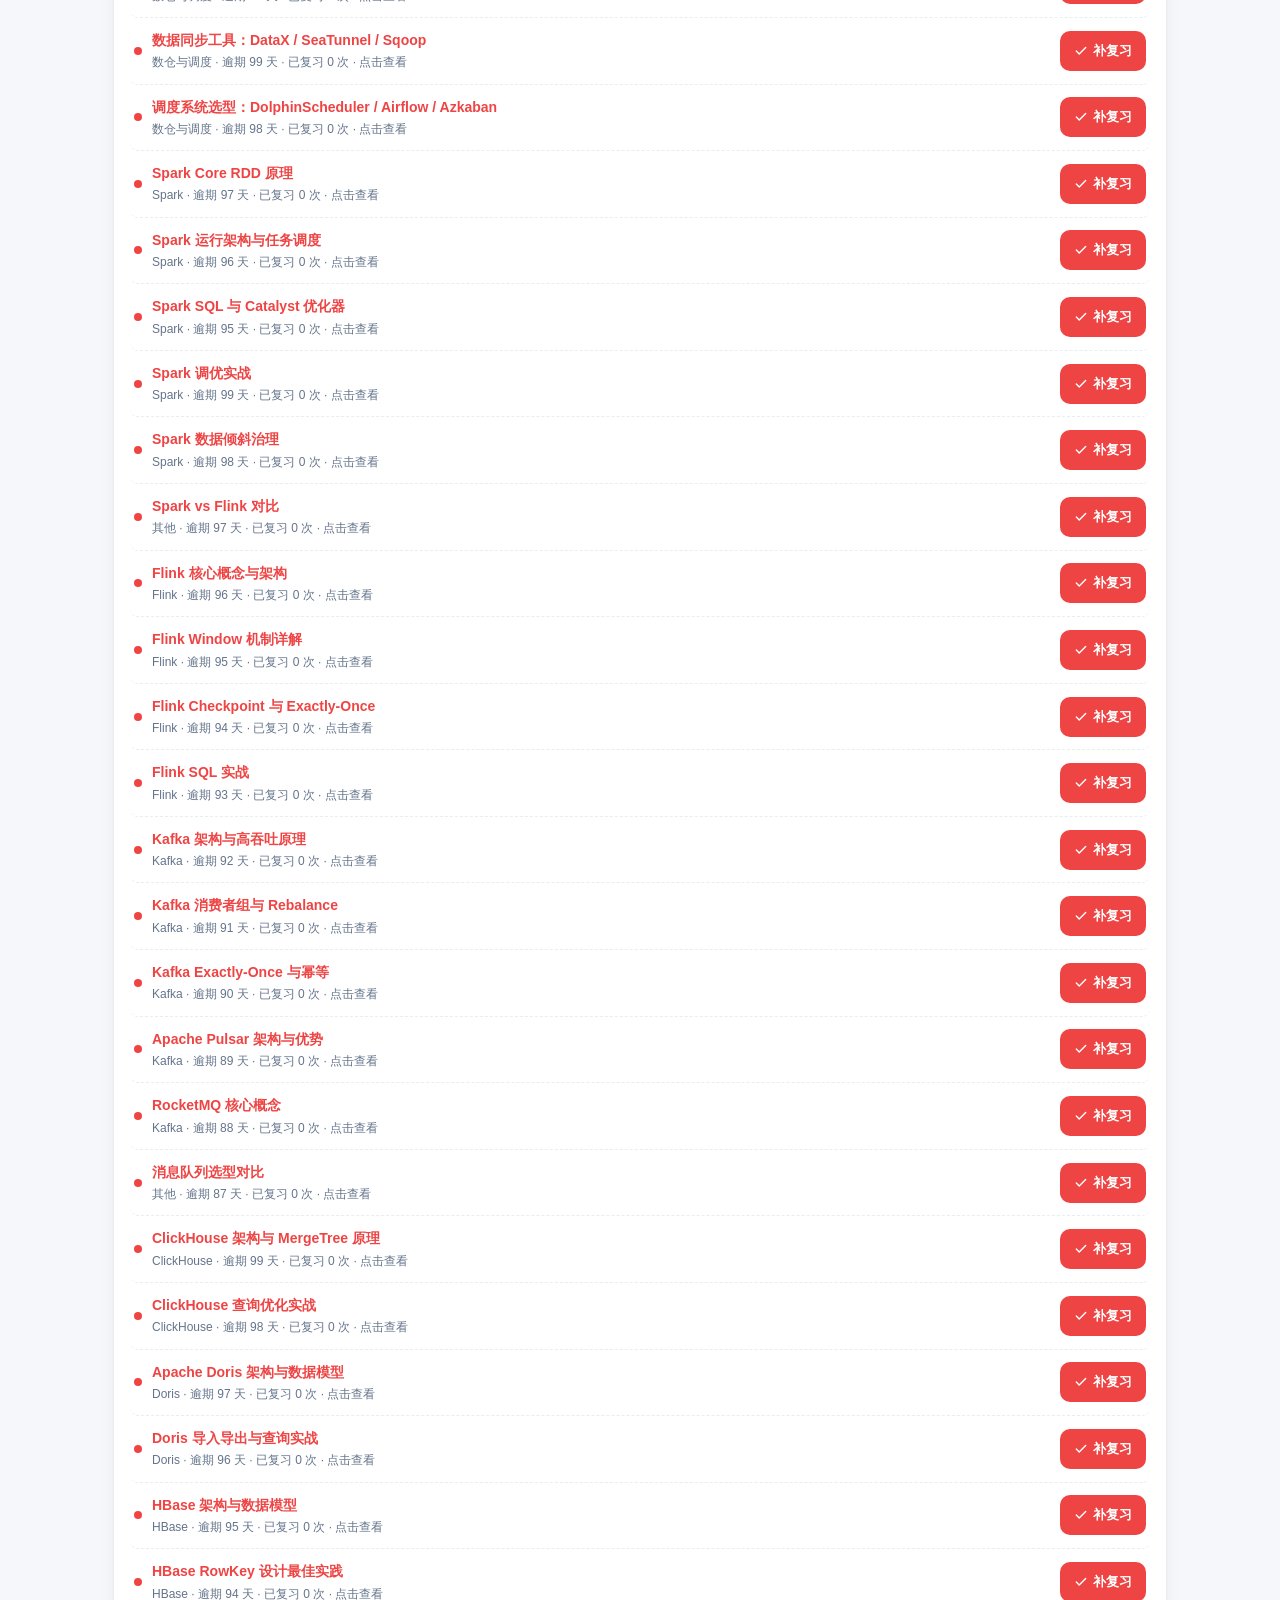
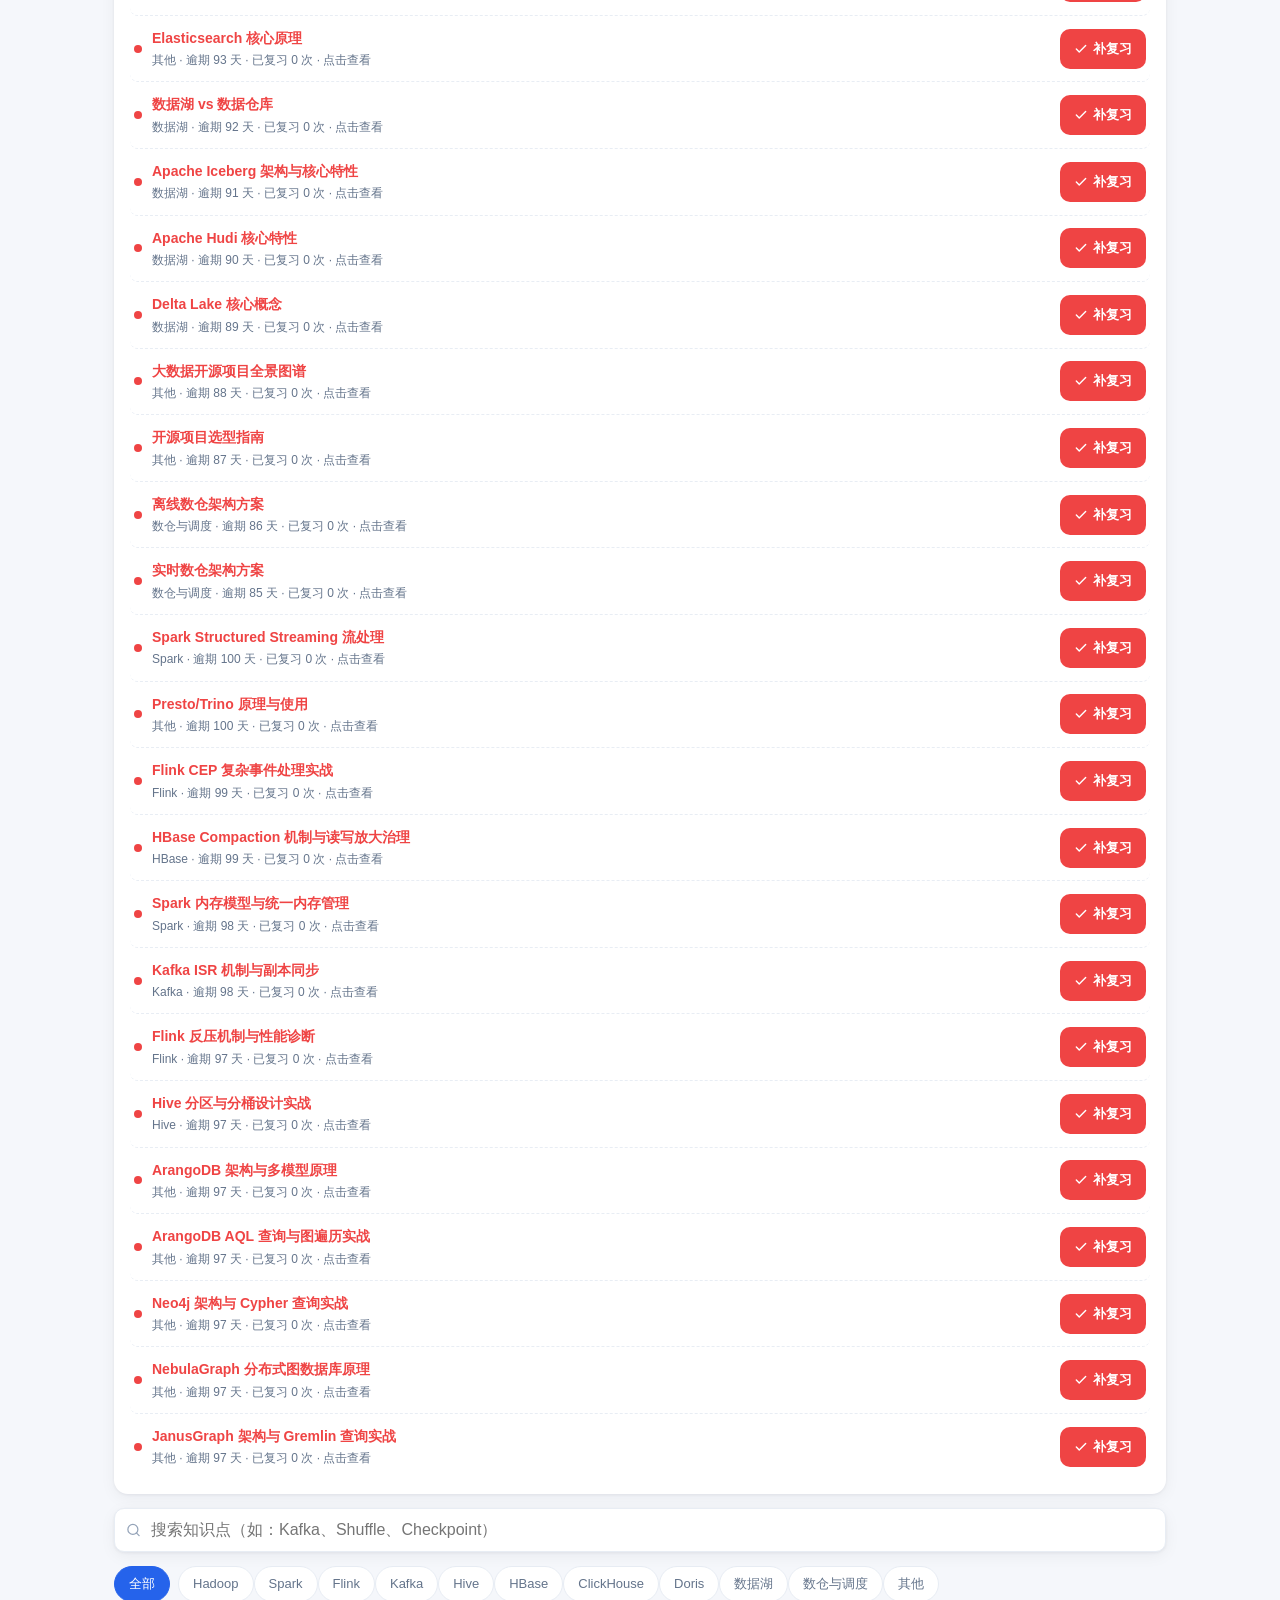
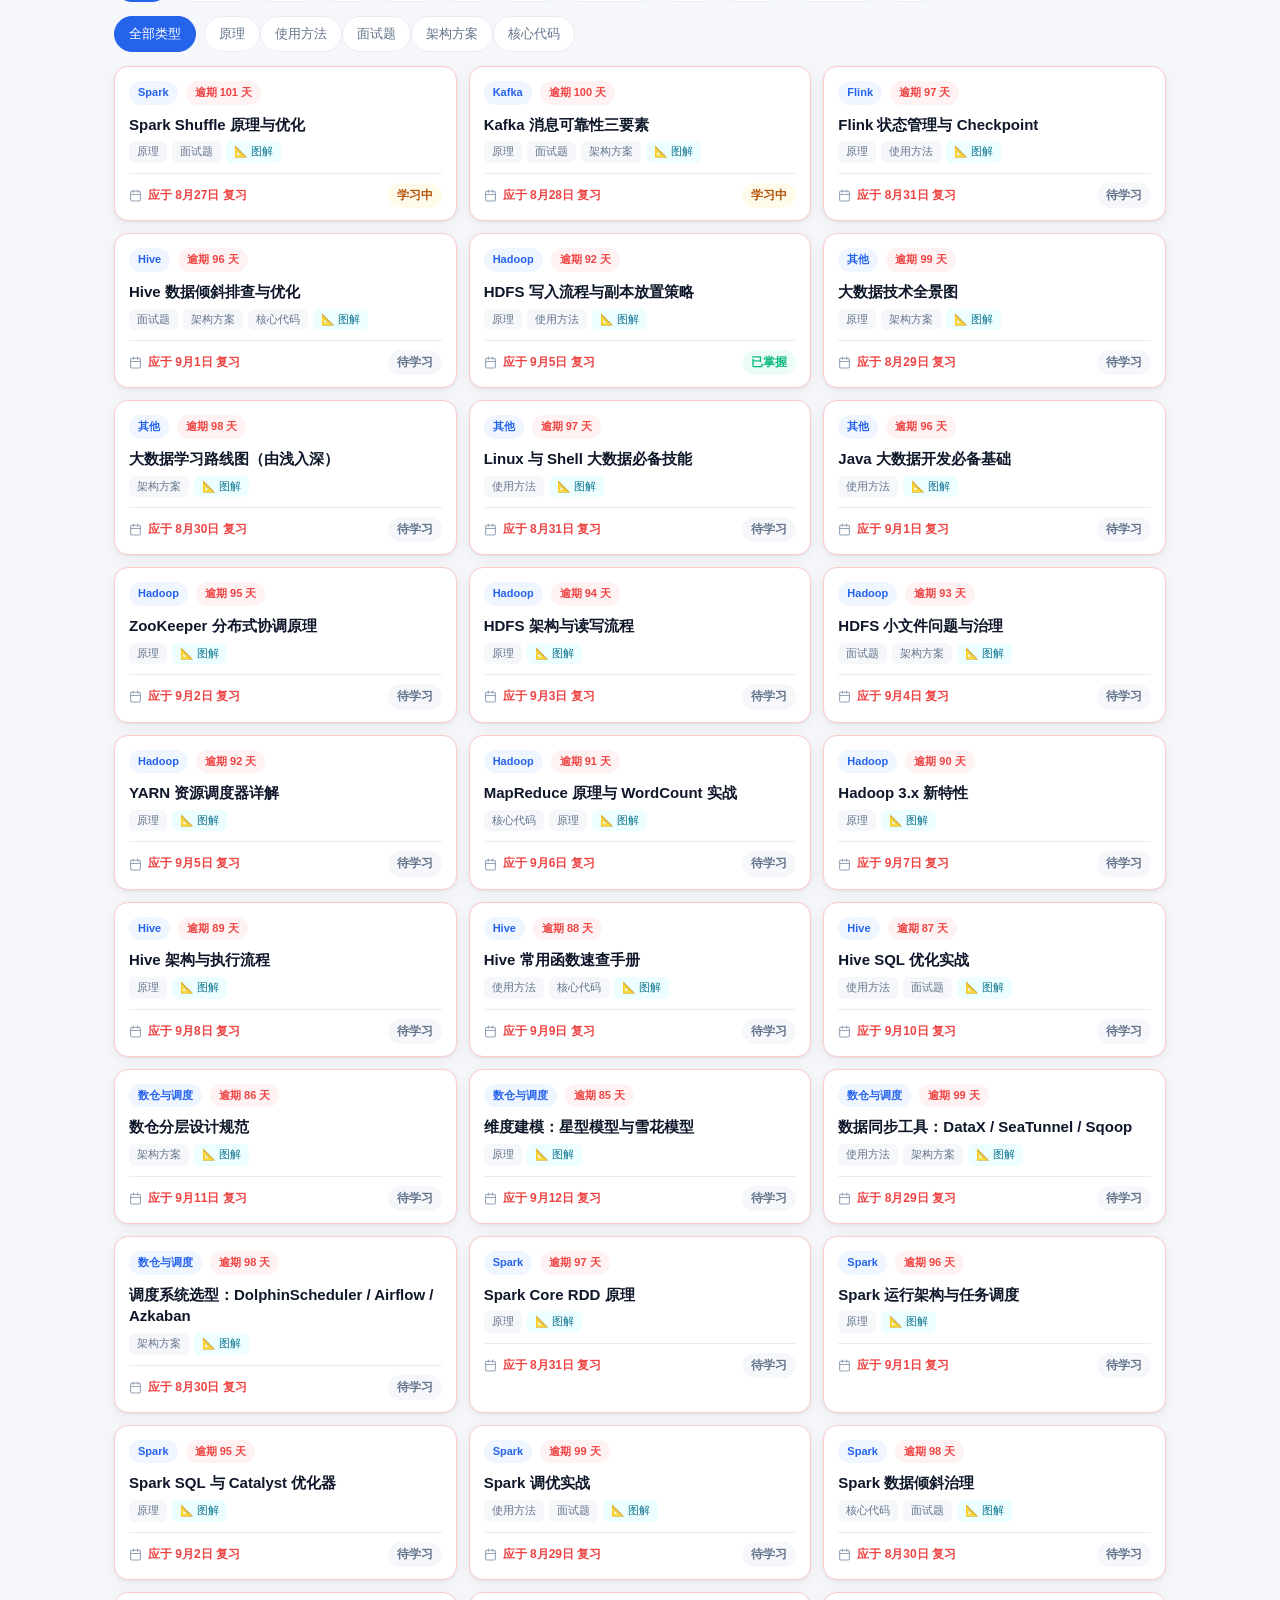
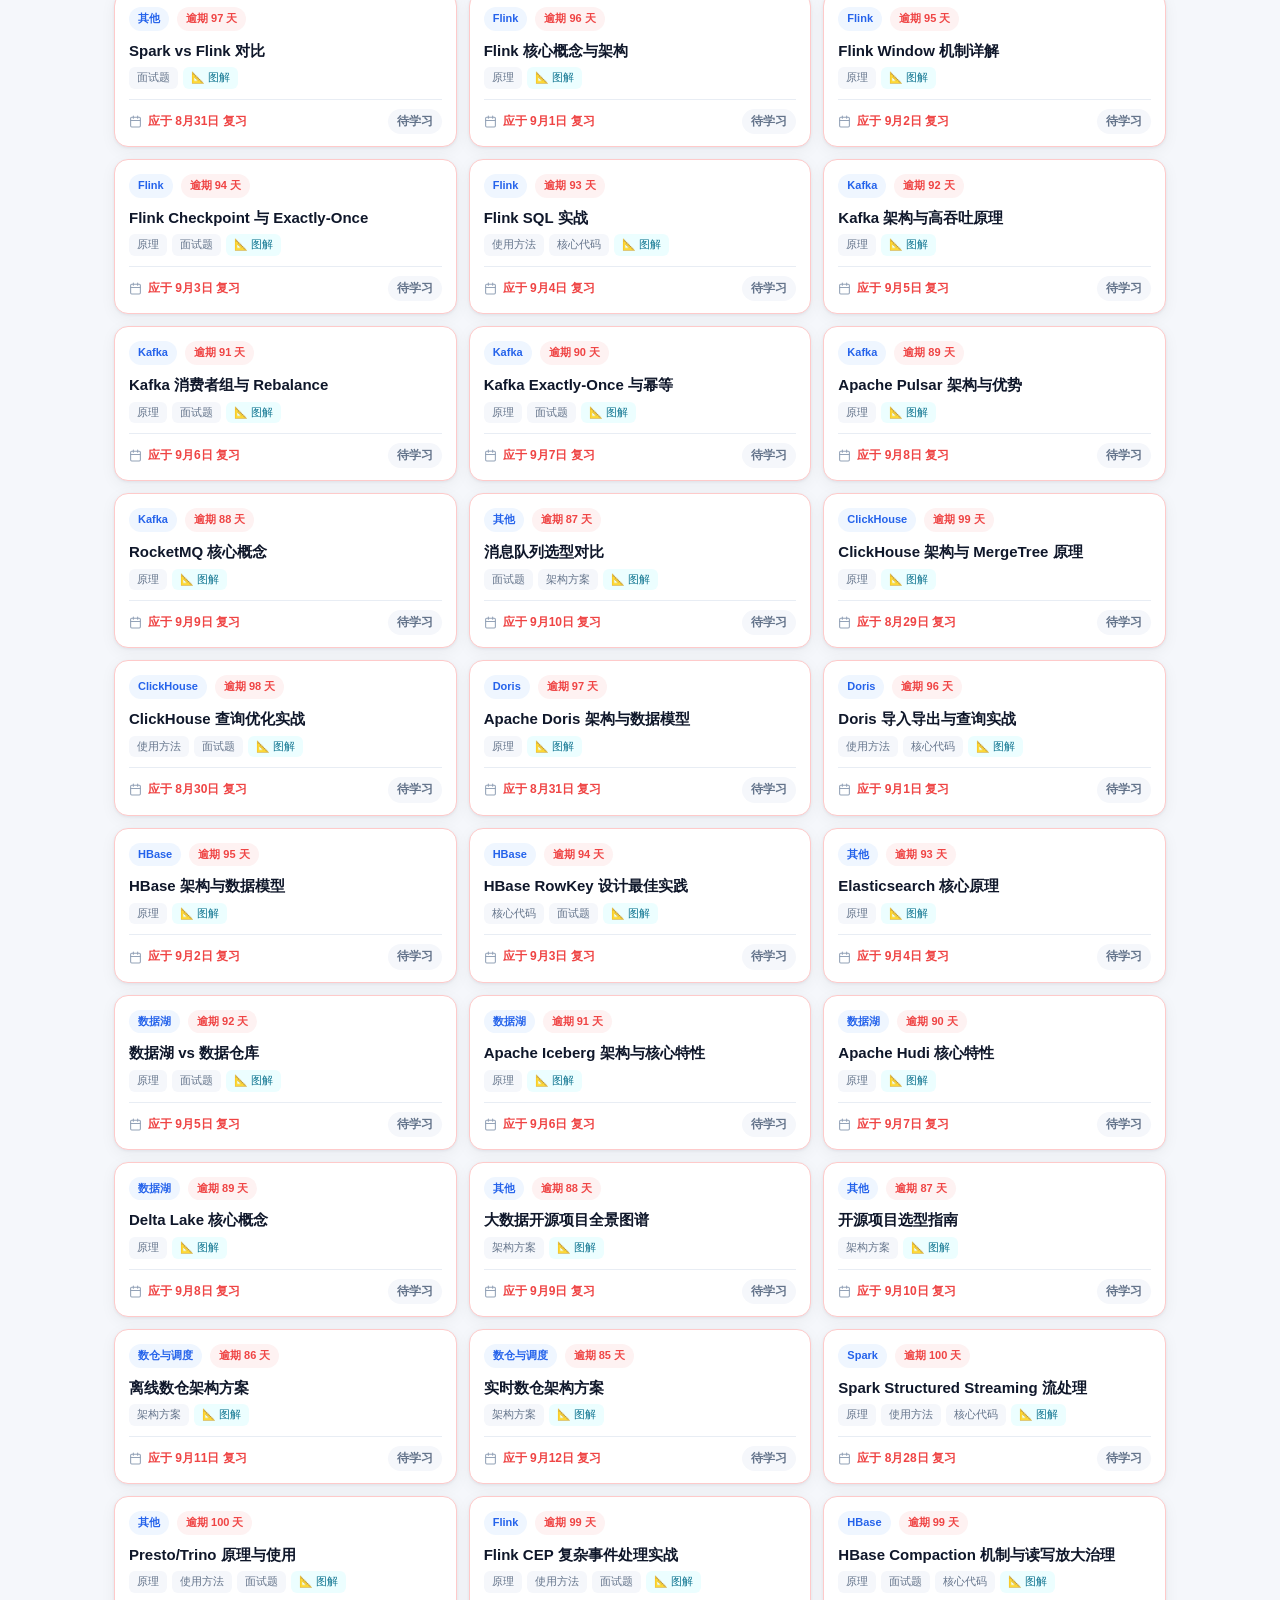
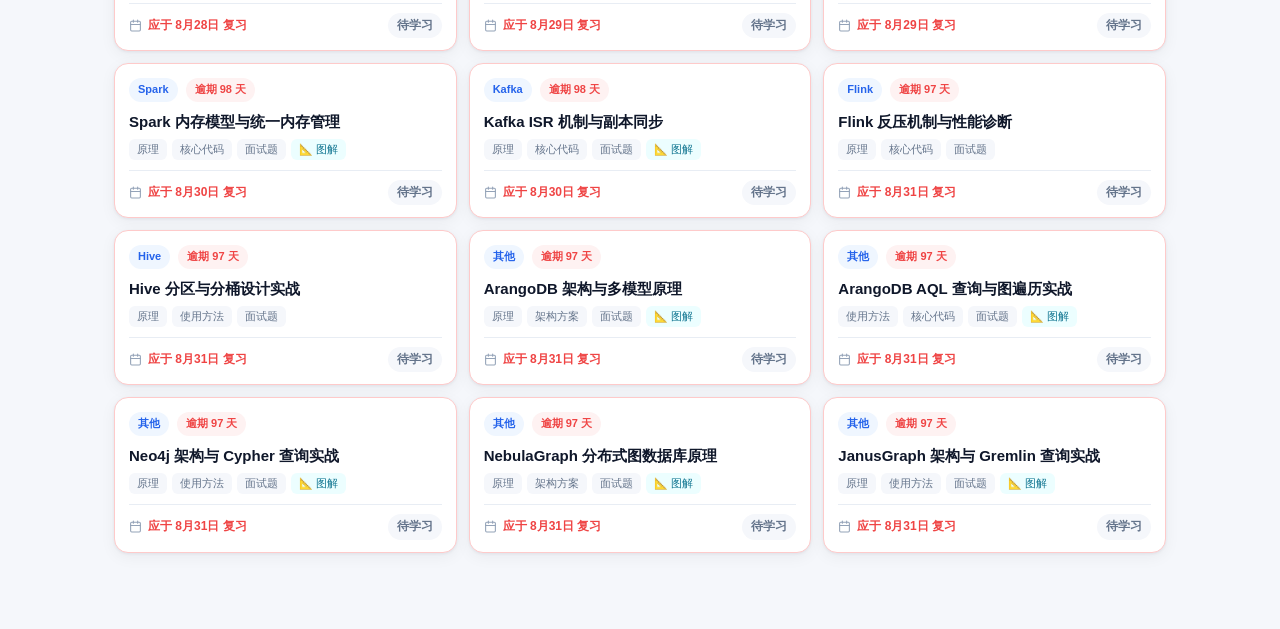
==== commit 70a7e798: "feat: 完成复习后自动关闭卡片详情弹窗" ====
--- a/index.html
+++ b/index.html
@@ -1034,10 +1034,9 @@
     foot += '<div style="width:100%;font-size:12px;color:var(--text2);margin-bottom:6px">已复习 ' + (r['复习次数'] || 0) + ' 次 · 上次复习 ' + (r['上次复习'] ? fmtDate(r['上次复习']) : '从未') + ' · 下次 ' + (du < 0 ? '<b style="color:var(--red)">逾期 ' + (-du) + ' 天</b>' : fmtDate(r['下次复习'])) + '</div>';
     foot += '<button class="btn-done" style="width:100%" onclick="window.__bdComplete && window.__bdComplete()"><svg viewBox="0 0 24 24" fill="none" stroke="currentColor" stroke-width="2.4" stroke-linecap="round" stroke-linejoin="round"><polyline points="20 6 9 17 4 12"></polyline></svg>' + (du < 0 ? '补复习' : '完成复习') + '</button>';
     $('detailActions').innerHTML = foot;
-    window.__bdComplete = function () { completeReview(r); renderDetailFresh(); };
+    window.__bdComplete = function () { completeReview(r); closeDetail(); };
     $('detailMask').classList.remove('hidden');
   }
-  function renderDetailFresh() { if (DETAIL_ROW) openDetail(DETAIL_ROW); }
   function closeDetail() { $('detailMask').classList.add('hidden'); DETAIL_ROW = null; }
 
   /* 删除/确认/导入相关函数已移除：知识点不支持本地编辑/删除/导入 */
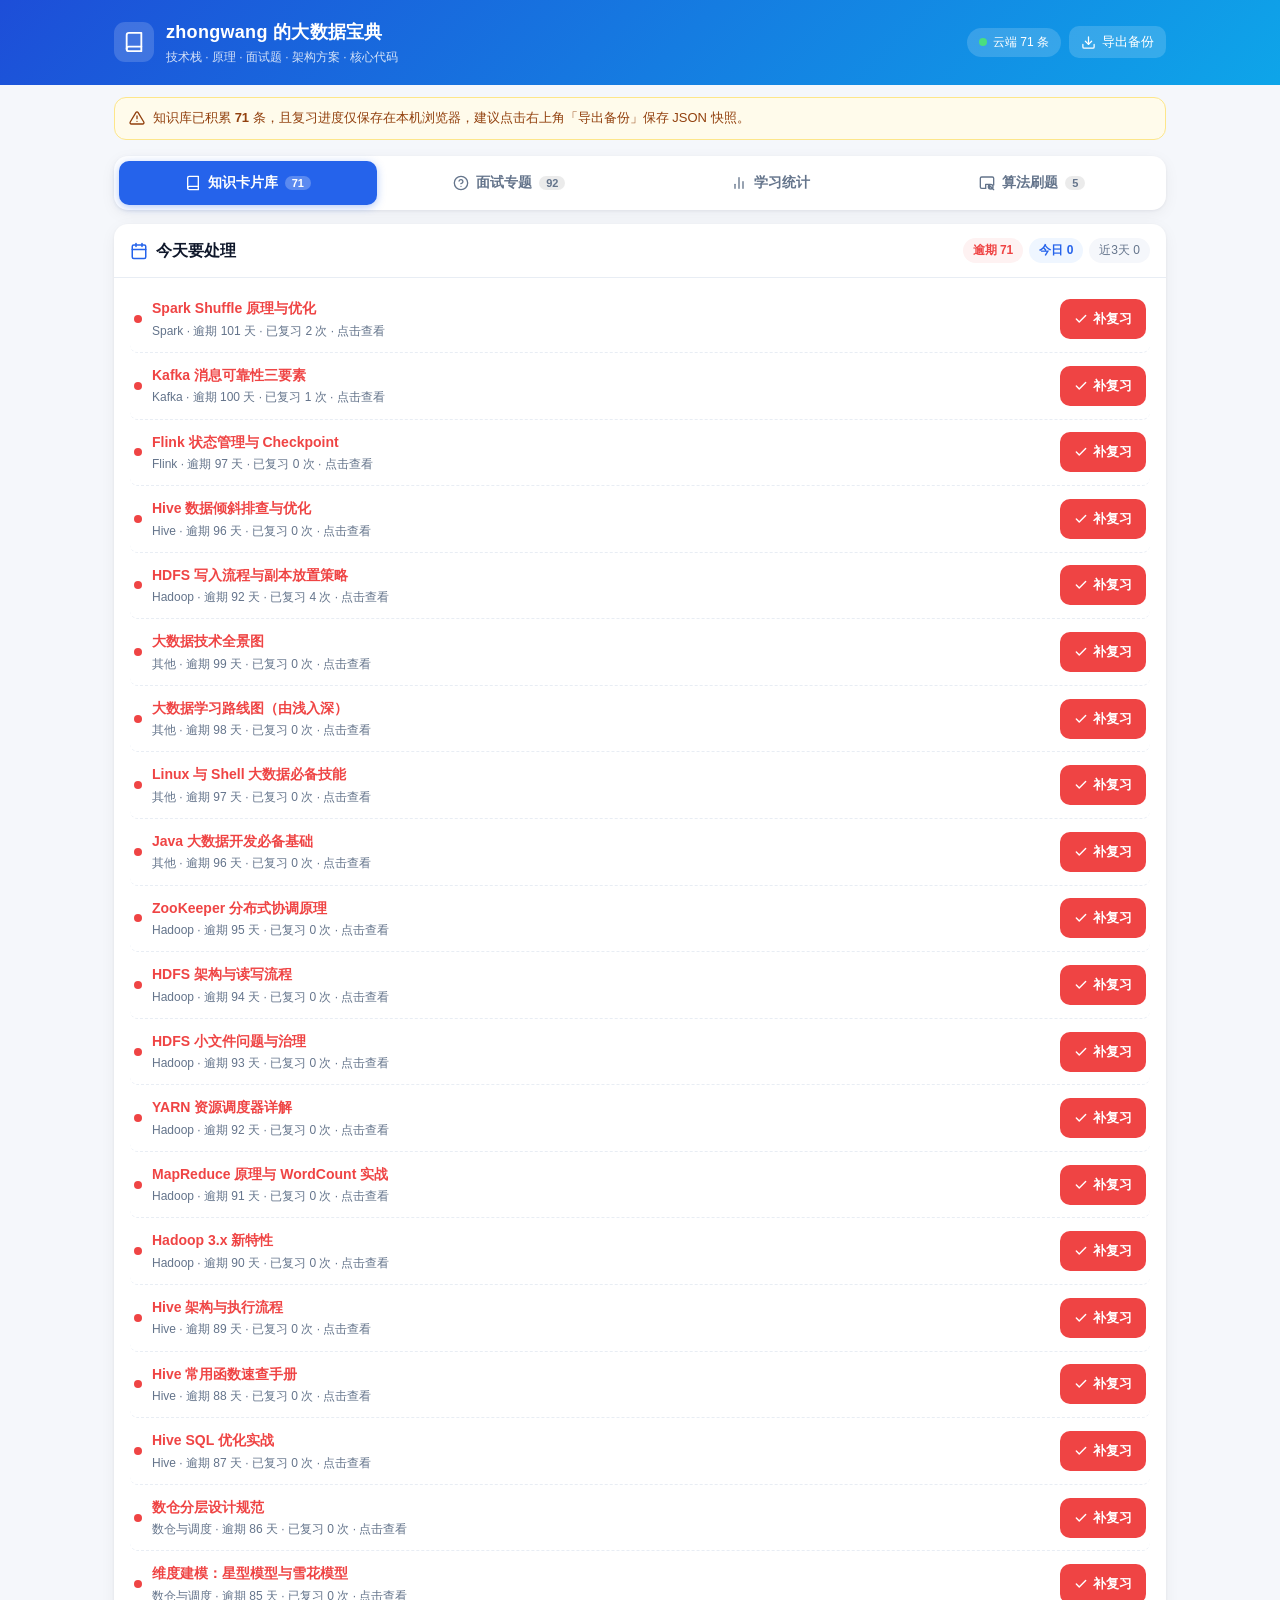
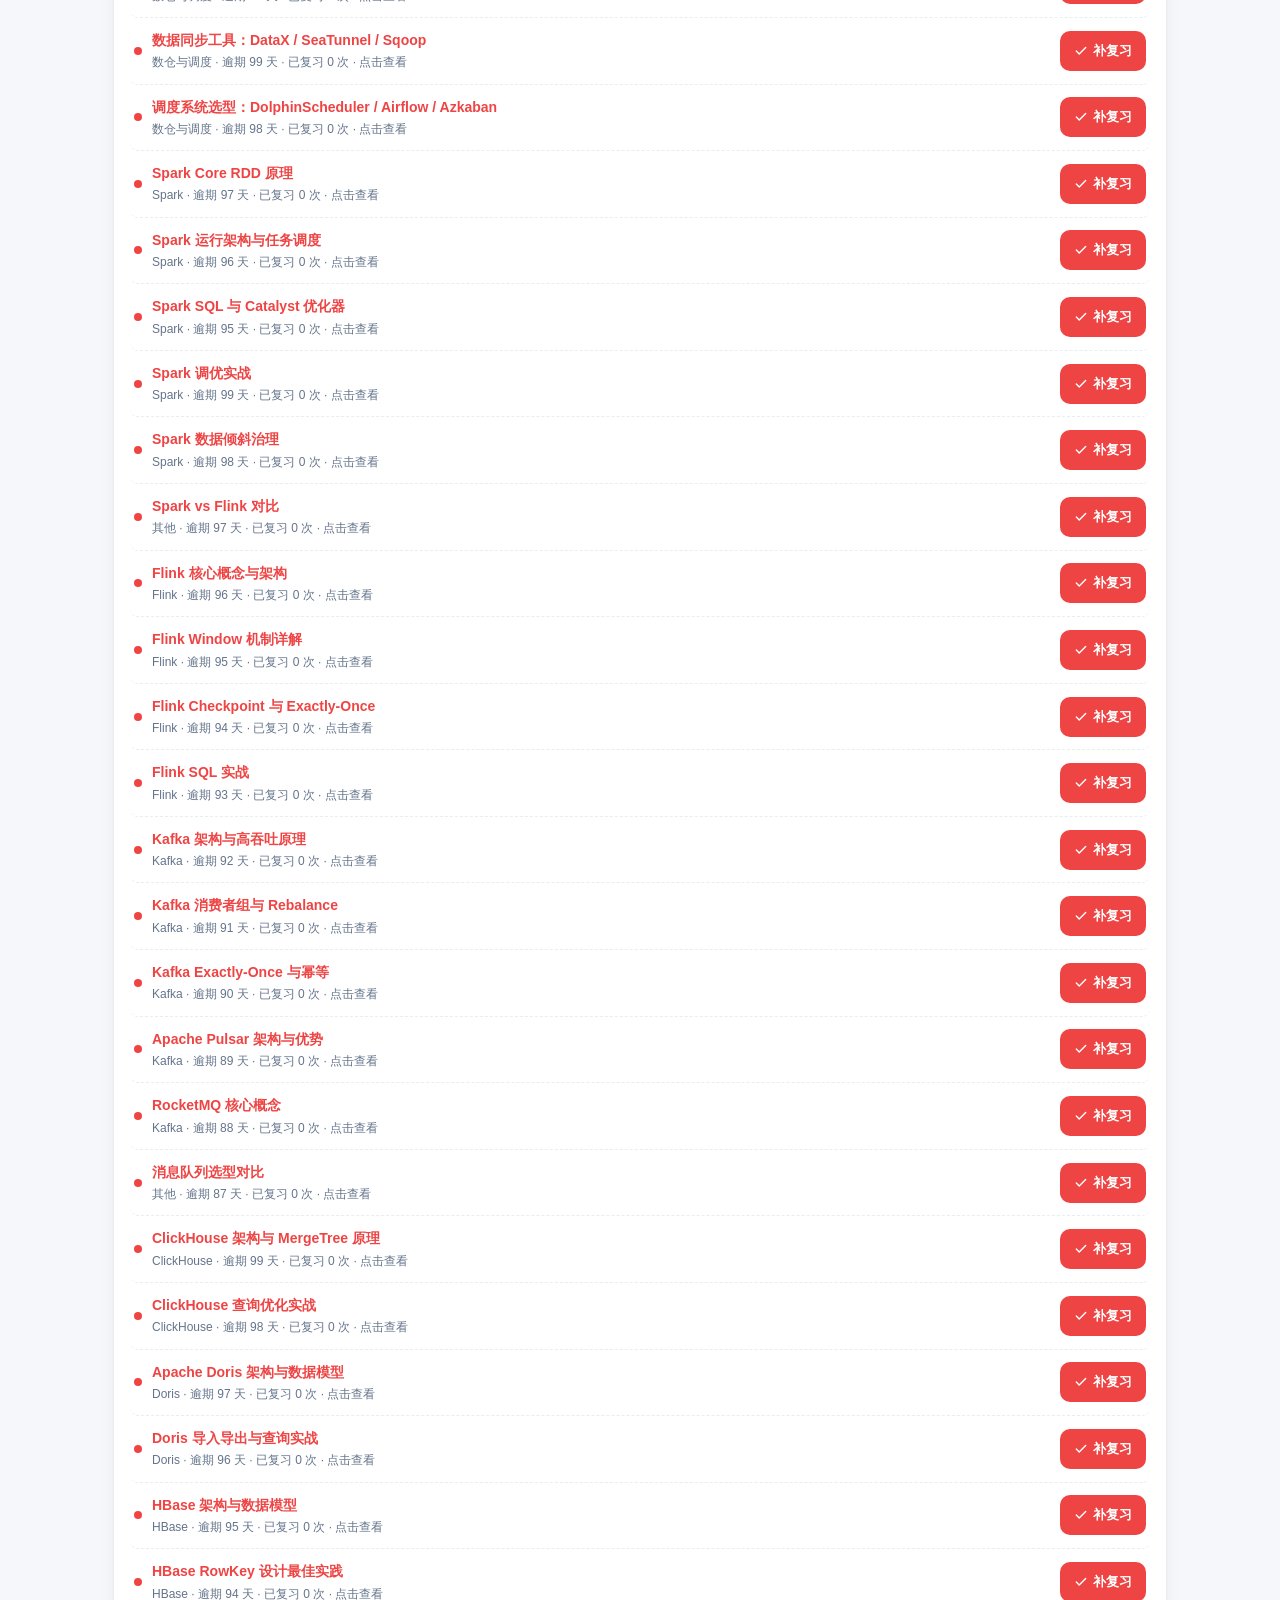
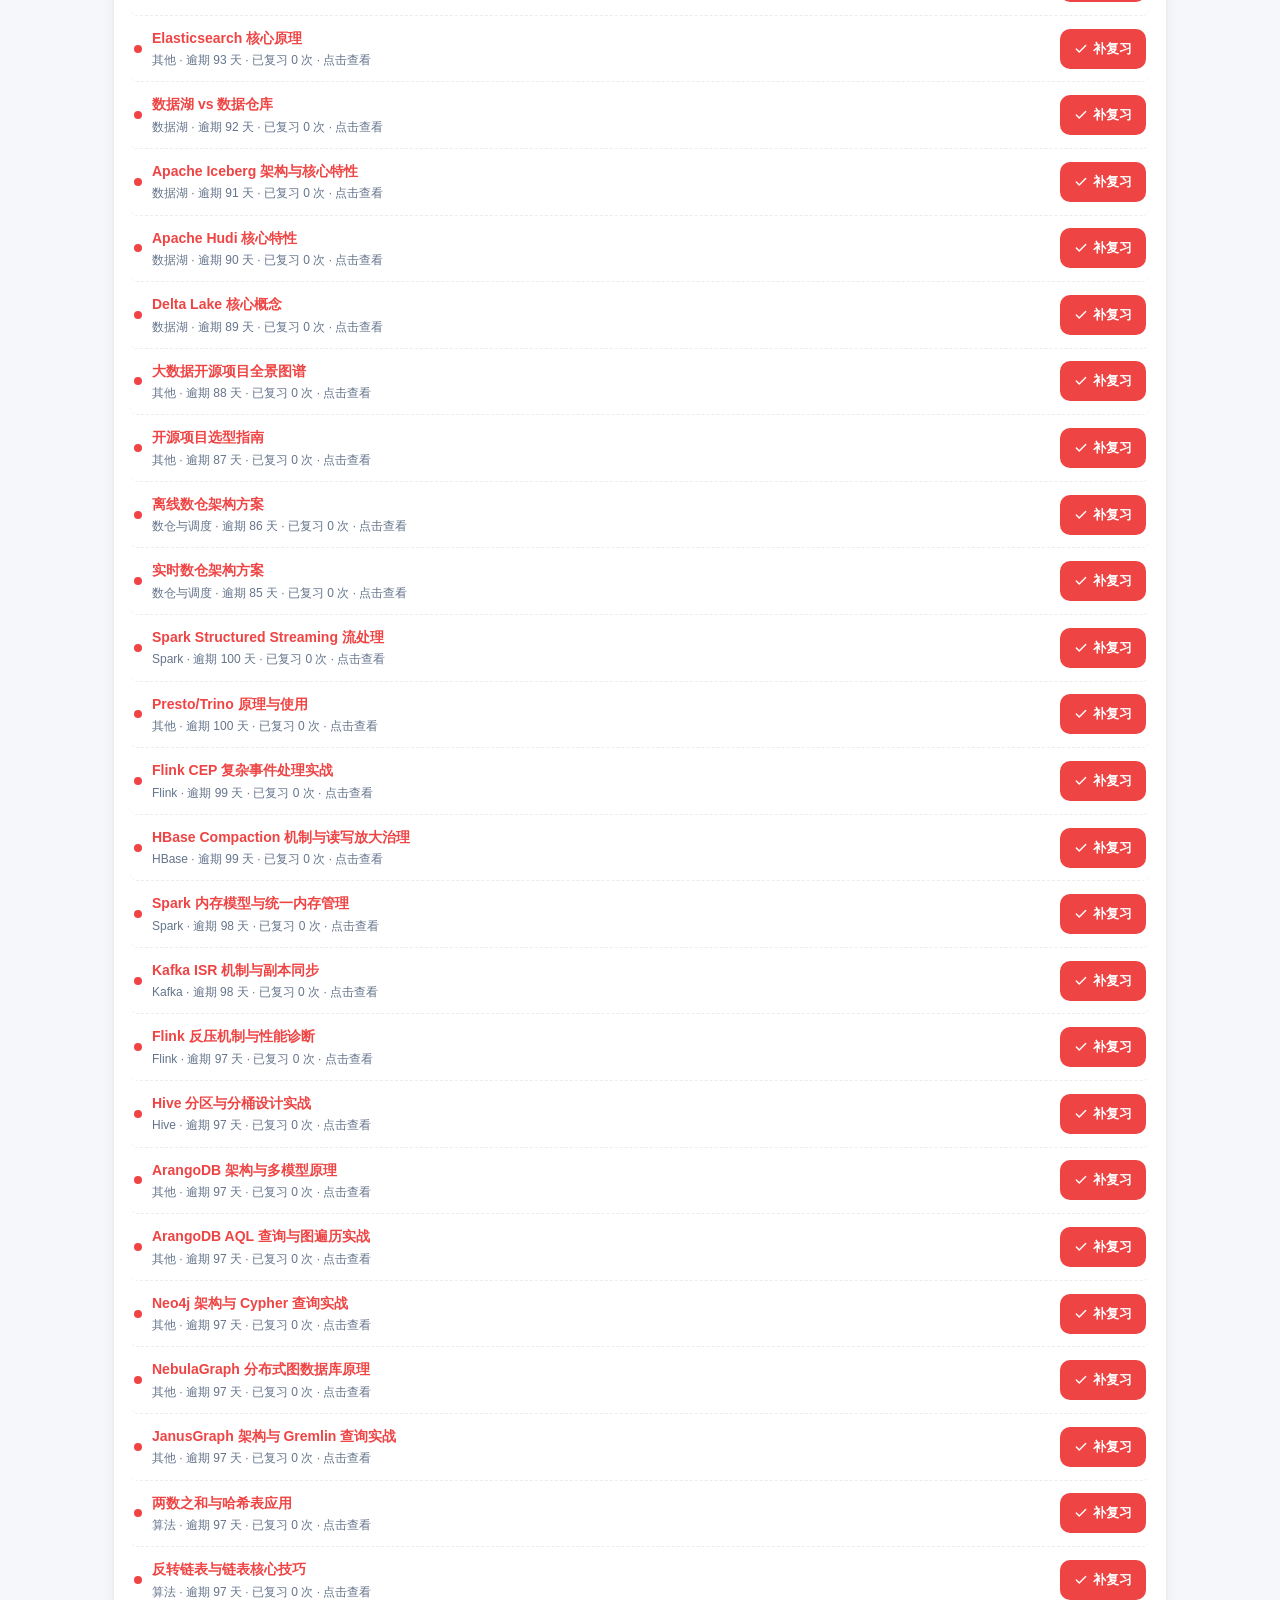
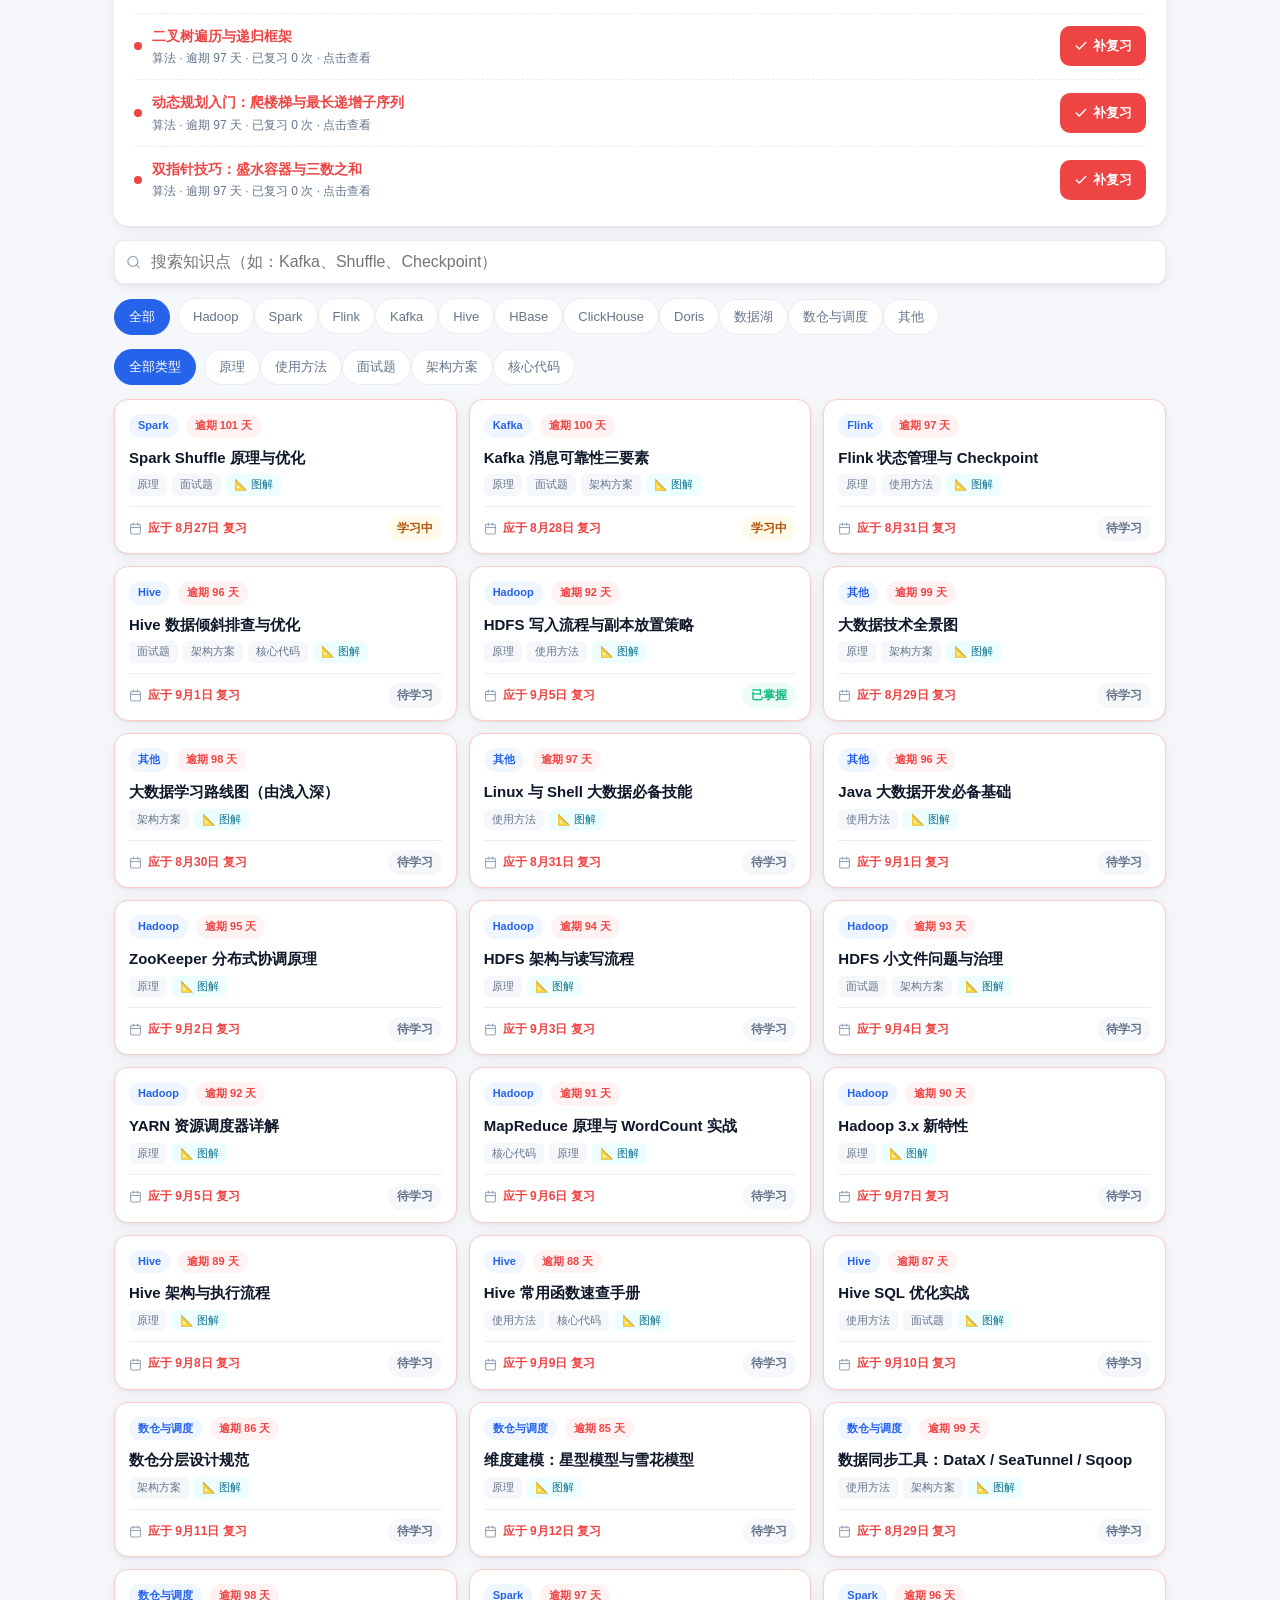
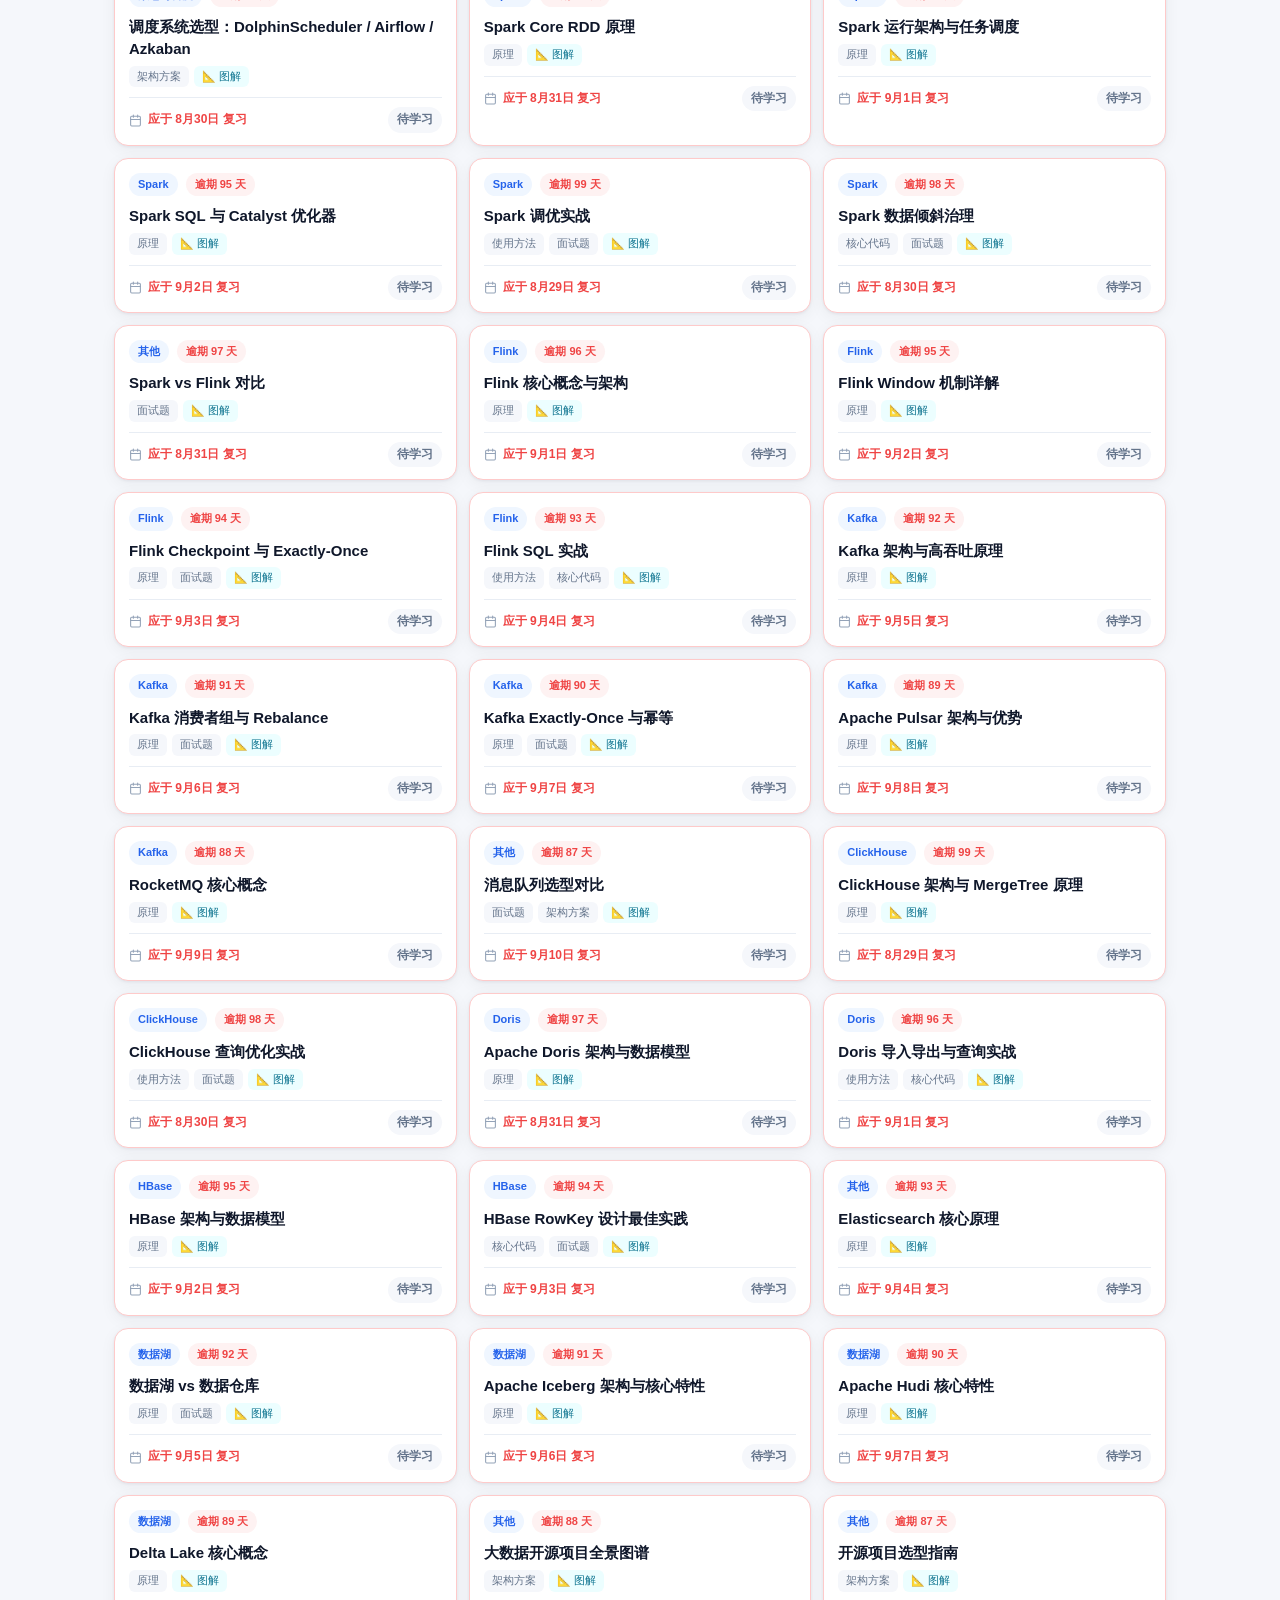
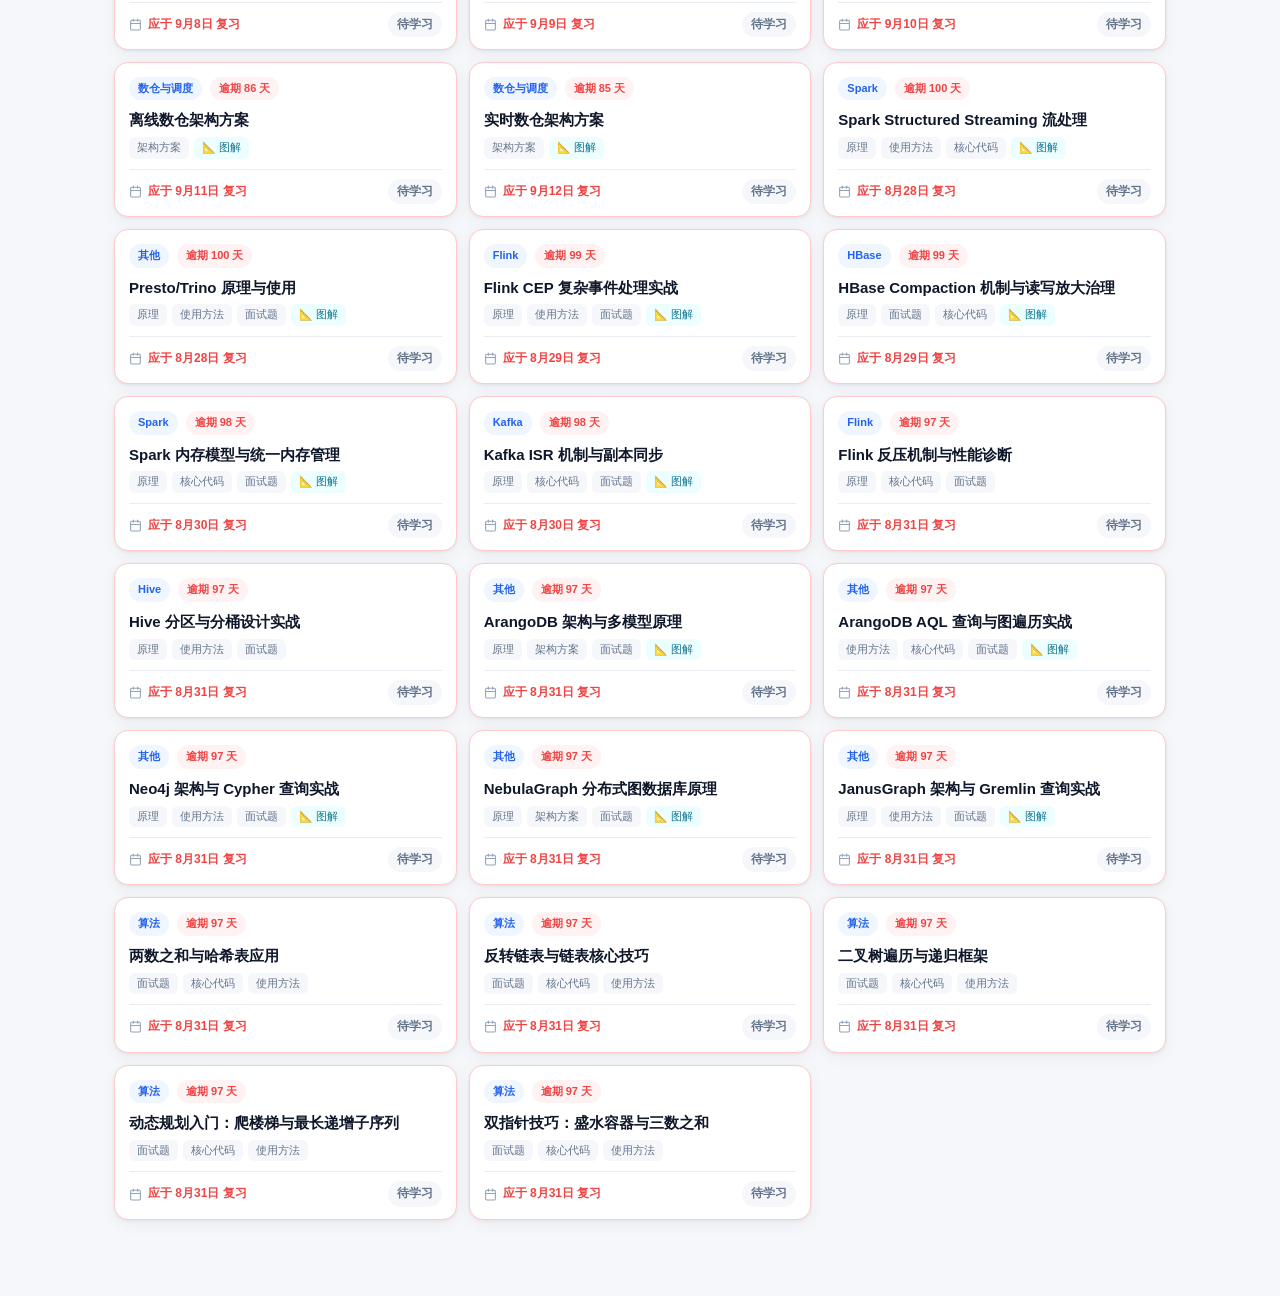
==== commit 00e93140: "feat: 完成复习后自动关闭卡片详情弹窗" ====
--- a/index.html
+++ b/index.html
@@ -157,6 +157,7 @@
   .bq-item.open .bq-reveal { color: var(--text3); }
 
   /* ===== 统计 ===== */
+  #tab-stats { padding-top: 16px; }
   .stats-wrap { display: grid; grid-template-columns: repeat(auto-fit, minmax(150px, 1fr)); gap: 10px; margin-bottom: 14px; }
   .stat-card { background: var(--card); border-radius: var(--radius); box-shadow: var(--shadow); padding: 14px; }
   .stat-num { font-size: 26px; font-weight: 800; line-height: 1.2; }
@@ -411,6 +412,10 @@
       <svg viewBox="0 0 24 24" fill="none" stroke="currentColor" stroke-width="2" stroke-linecap="round" stroke-linejoin="round"><line x1="18" y1="20" x2="18" y2="10"></line><line x1="12" y1="20" x2="12" y2="4"></line><line x1="6" y1="20" x2="6" y2="14"></line></svg>
       学习统计
     </button>
+    <button class="tab" data-tab="algo" onclick="switchTab('algo')">
+      <svg viewBox="0 0 24 24" fill="none" stroke="currentColor" stroke-width="2" stroke-linecap="round" stroke-linejoin="round"><path d="M10 20H4a2 2 0 0 1-2-2V5a2 2 0 0 1 2-2h16a2 2 0 0 1 2 2v10"></path><path d="M10 20v-6h6v6"></path><path d="M22 22l-5-5"></path><circle cx="17.5" cy="17.5" r="3.5"></circle></svg>
+      算法刷题<span class="tab-count" id="cntAlgo">0</span>
+    </button>
   </div>
 
   <!-- 知识卡片库 -->
@@ -496,6 +501,15 @@
       </div>
     </div>
   </section>
+
+  <!-- 算法刷题 -->
+  <section id="tab-algo" class="hidden">
+    <div class="algo-intro" style="margin:14px 0 10px; font-size:13px; color:var(--text2); background:var(--card); padding:12px 14px; border-radius:var(--radius); box-shadow:var(--shadow);">
+      LeetCode Hot 100 高频算法题专区，涵盖数组、链表、二叉树、动态规划、回溯等核心考点。
+    </div>
+    <div class="k-grid" id="algoGrid"></div>
+    <div id="algoEmpty"></div>
+  </section>
 </div>
 
 <!-- 底部移动端导航 -->
@@ -511,6 +525,10 @@
   <button class="bn-item" data-tab="stats" onclick="switchTab('stats')">
     <svg viewBox="0 0 24 24" fill="none" stroke="currentColor" stroke-width="2" stroke-linecap="round" stroke-linejoin="round"><line x1="18" y1="20" x2="18" y2="10"></line><line x1="12" y1="20" x2="12" y2="4"></line><line x1="6" y1="20" x2="6" y2="14"></line></svg>
     统计
+  </button>
+  <button class="bn-item" data-tab="algo" onclick="switchTab('algo')">
+    <svg viewBox="0 0 24 24" fill="none" stroke="currentColor" stroke-width="2" stroke-linecap="round" stroke-linejoin="round"><path d="M10 20H4a2 2 0 0 1-2-2V5a2 2 0 0 1 2-2h16a2 2 0 0 1 2 2v10"></path><path d="M10 20v-6h6v6"></path><path d="M22 22l-5-5"></path><circle cx="17.5" cy="17.5" r="3.5"></circle></svg>
+    算法
   </button>
 </nav>
 
@@ -714,6 +732,7 @@
     renderLibrary();
     renderInterview();
     renderStats();
+    renderAlgo();
     renderBackupTip();
     if (STATE.tab) switchTab(STATE.tab, true);
   }
@@ -864,6 +883,45 @@
     renderRing(mastered, learning, pending);
     renderStackBars(rows);
     renderTypeBars(rows);
+  }
+
+  function renderAlgo() {
+    var rows = STATE.rows.filter(function (r) { return r['技术栈'] === '算法'; });
+    $('cntAlgo').textContent = rows.length;
+    var grid = $('algoGrid'); grid.innerHTML = '';
+    var empty = $('algoEmpty'); empty.innerHTML = '';
+    if (!rows.length) {
+      empty.innerHTML = '<div class="empty-state"><svg viewBox="0 0 24 24" fill="none" stroke="currentColor" stroke-width="1.6" stroke-linecap="round" stroke-linejoin="round"><path d="M10 20H4a2 2 0 0 1-2-2V5a2 2 0 0 1 2-2h16a2 2 0 0 1 2 2v10"></path><path d="M10 20v-6h6v6"></path><path d="M22 22l-5-5"></path><circle cx="17.5" cy="17.5" r="3.5"></circle></svg><div>暂无算法卡片<br>每日知识补充中…</div></div>';
+      return;
+    }
+    rows.forEach(function (r) {
+      var du = daysUntil(r['下次复习']);
+      var card = document.createElement('div');
+      card.className = 'k-card' + (du < 0 ? ' overdue' : '');
+      var stack = r['技术栈'] || '';
+      var types = r['知识类型'] || [];
+      var html = '';
+      html += '<div class="k-top">';
+      if (stack) html += '<span class="k-stack">' + esc(stack) + '</span>';
+      if (du < 0) html += '<span class="k-ov">逾期 ' + (-du) + ' 天</span>';
+      if (!r._base) html += '<span class="k-type" style="background:var(--amber-soft);color:#b45309">本地</span>';
+      html += '</div>';
+      html += '<div class="k-name">' + esc(r['名称'] || '未命名') + '</div>';
+      html += '<div class="k-types">';
+      for (var i = 0; i < types.length; i++) { html += '<span class="k-type">' + esc(types[i]) + '</span>'; }
+      if (r['结构图']) html += '<span class="k-diabadge">📐 图解</span>';
+      html += '</div>';
+      var lv = r['掌握度'] || '待学习';
+      html += '<div class="k-foot">';
+      html += '<svg viewBox="0 0 24 24" fill="none" stroke="currentColor" stroke-width="2" stroke-linecap="round" stroke-linejoin="round"><rect x="3" y="4" width="18" height="18" rx="2" ry="2"></rect><line x1="16" y1="2" x2="16" y2="6"></line><line x1="8" y1="2" x2="8" y2="6"></line><line x1="3" y1="10" x2="21" y2="10"></line></svg>';
+      html += '<span class="k-next' + (du < 0 ? ' due' : '') + '">' + (du < 0 ? '应于 ' + fmtDate(r['下次复习']) + ' 复习' : (du === 0 ? '今天复习' : fmtDate(r['下次复习']) + ' 复习')) + '</span>';
+      html += '<span class="grow"></span>';
+      html += '<span class="k-level ' + levelClass(lv) + '">' + esc(lv) + '</span>';
+      html += '</div>';
+      card.innerHTML = html;
+      card.onclick = function () { openDetail(r); };
+      grid.appendChild(card);
+    });
   }
 
   function renderRing(mastered, learning, pending) {
@@ -1170,8 +1228,8 @@
     for (var i = 0; i < tabs.length; i++) { tabs[i].classList.toggle('on', tabs[i].getAttribute('data-tab') === name); }
     var bn = document.querySelectorAll('.bn-item');
     for (var j = 0; j < bn.length; j++) { bn[j].classList.toggle('on', bn[j].getAttribute('data-tab') === name); }
-    var map = { library: 'tab-library', interview: 'tab-interview', stats: 'tab-stats' };
-    var ids = ['tab-library', 'tab-interview', 'tab-stats'];
+    var map = { library: 'tab-library', interview: 'tab-interview', stats: 'tab-stats', algo: 'tab-algo' };
+    var ids = ['tab-library', 'tab-interview', 'tab-stats', 'tab-algo'];
     for (var k = 0; k < ids.length; k++) { $(ids[k]).classList.toggle('hidden', ids[k] !== map[name]); }
     if (!skipScroll) { window.scrollTo(0, 0); }
   }
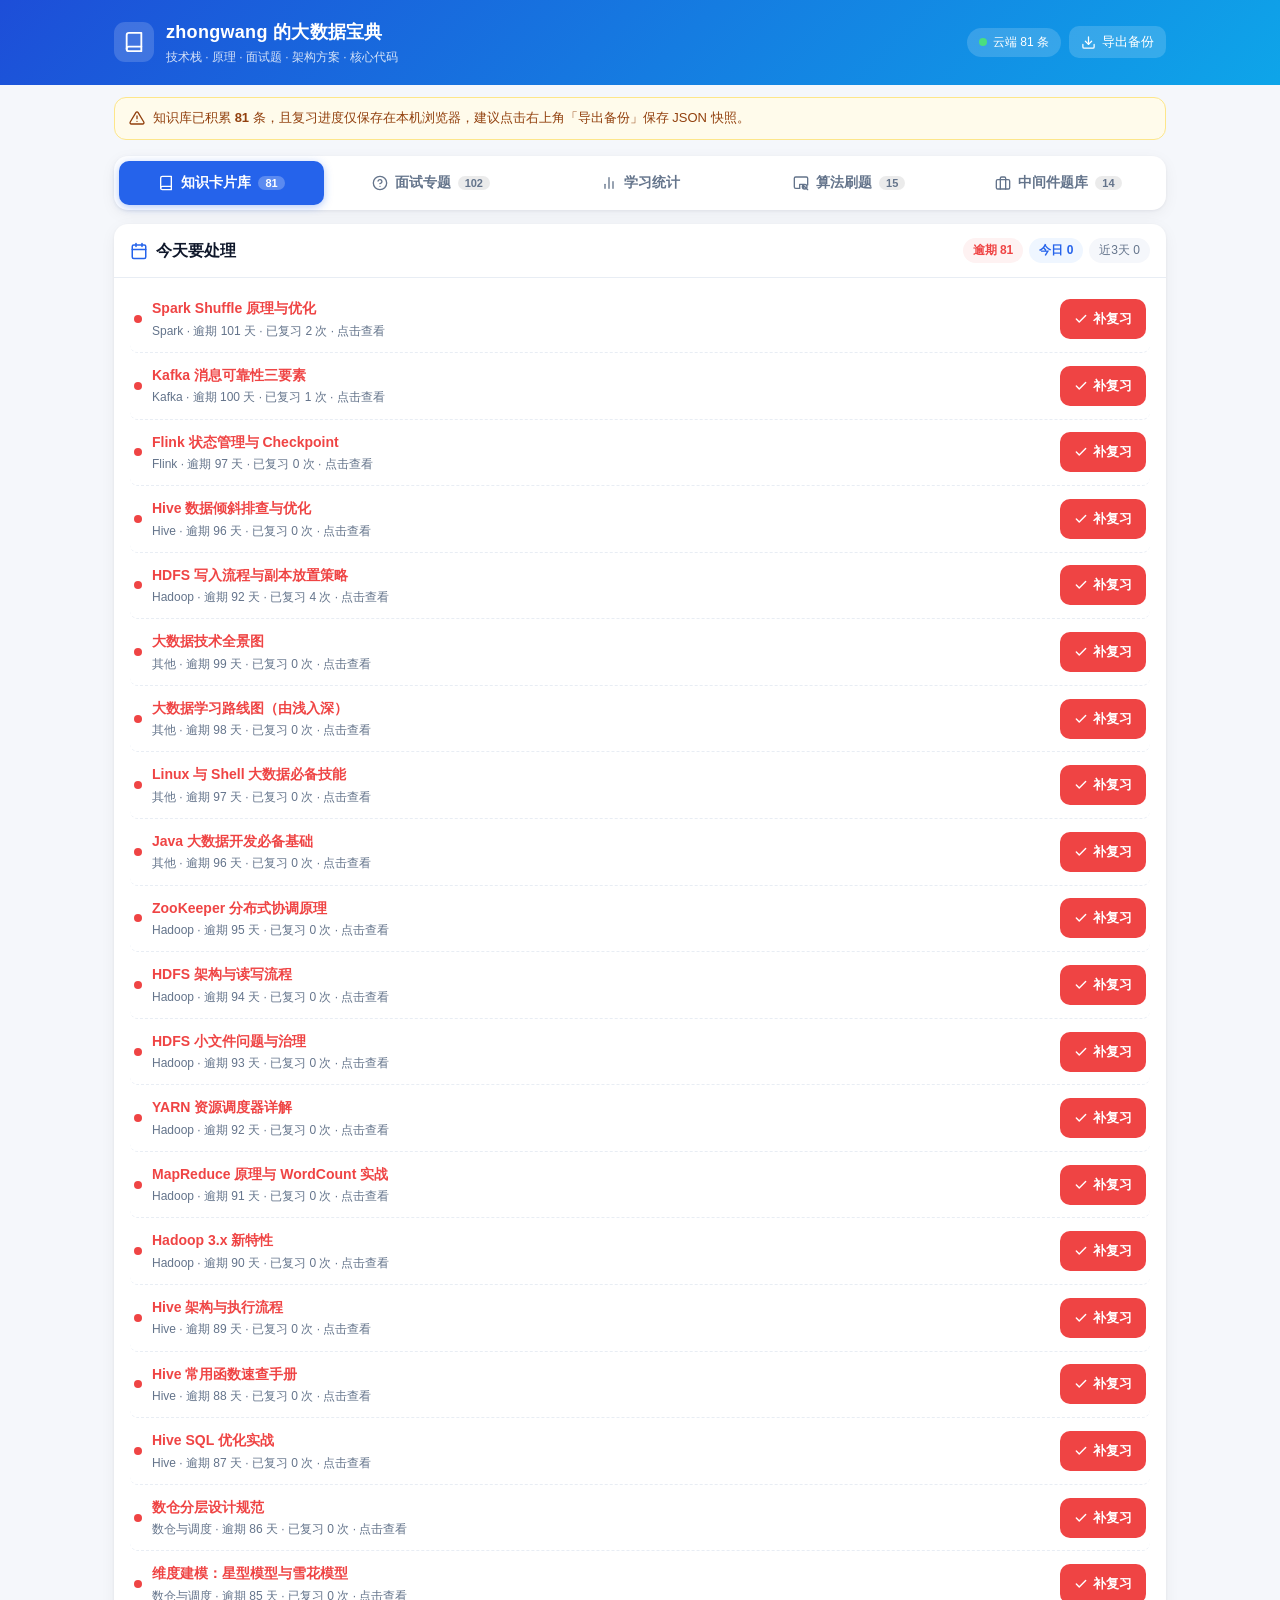
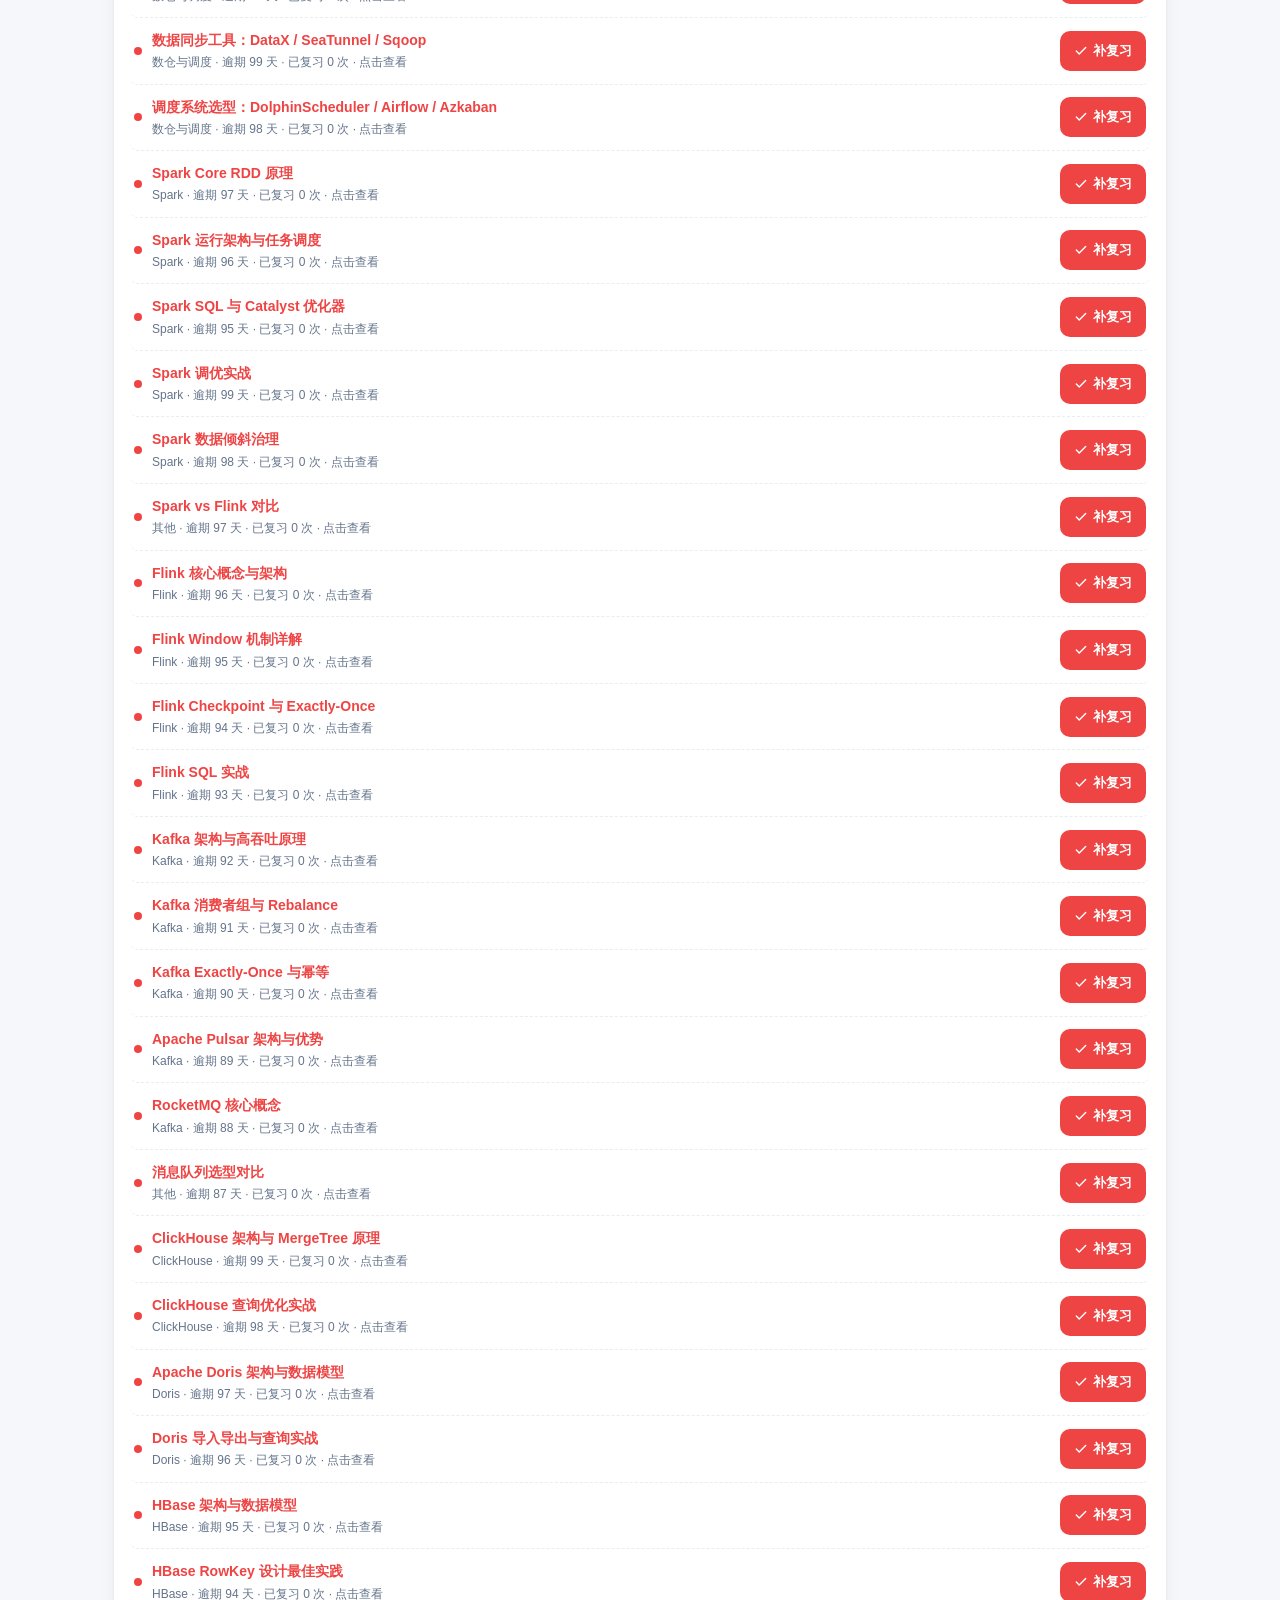
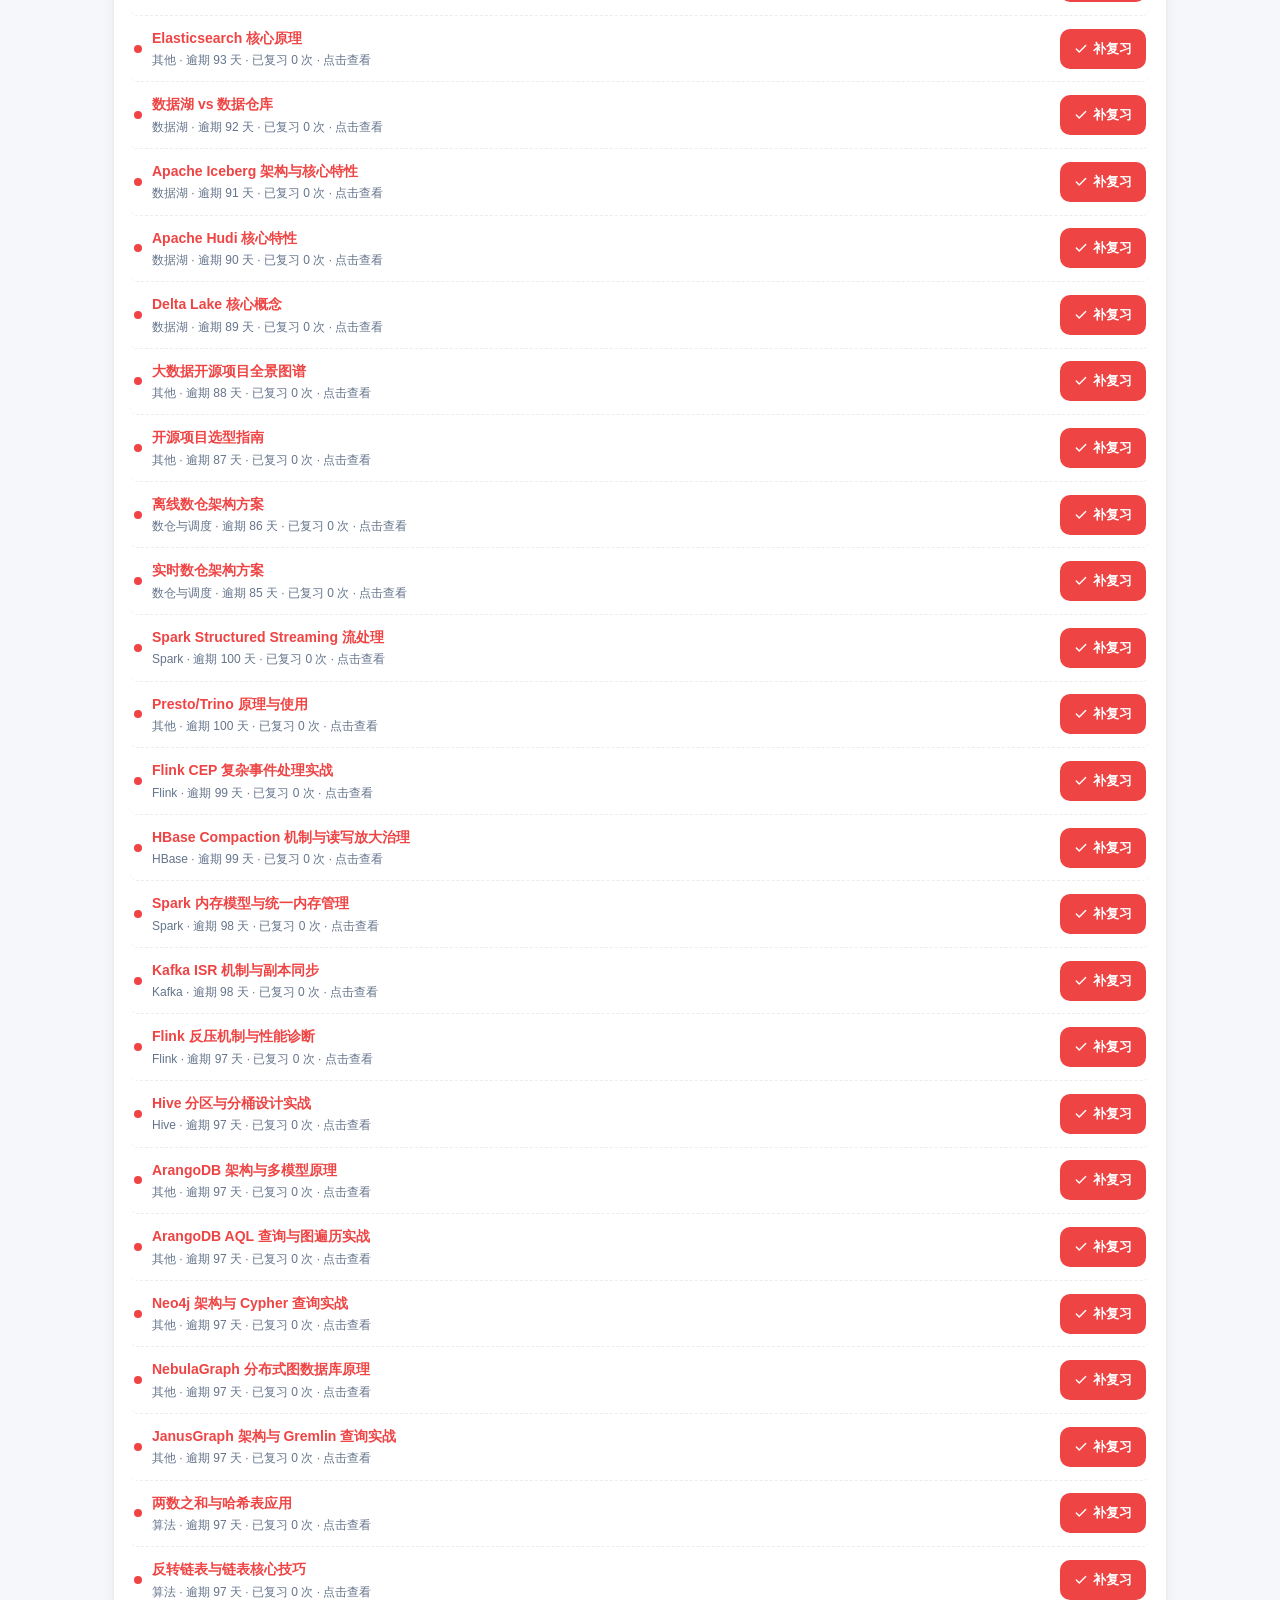
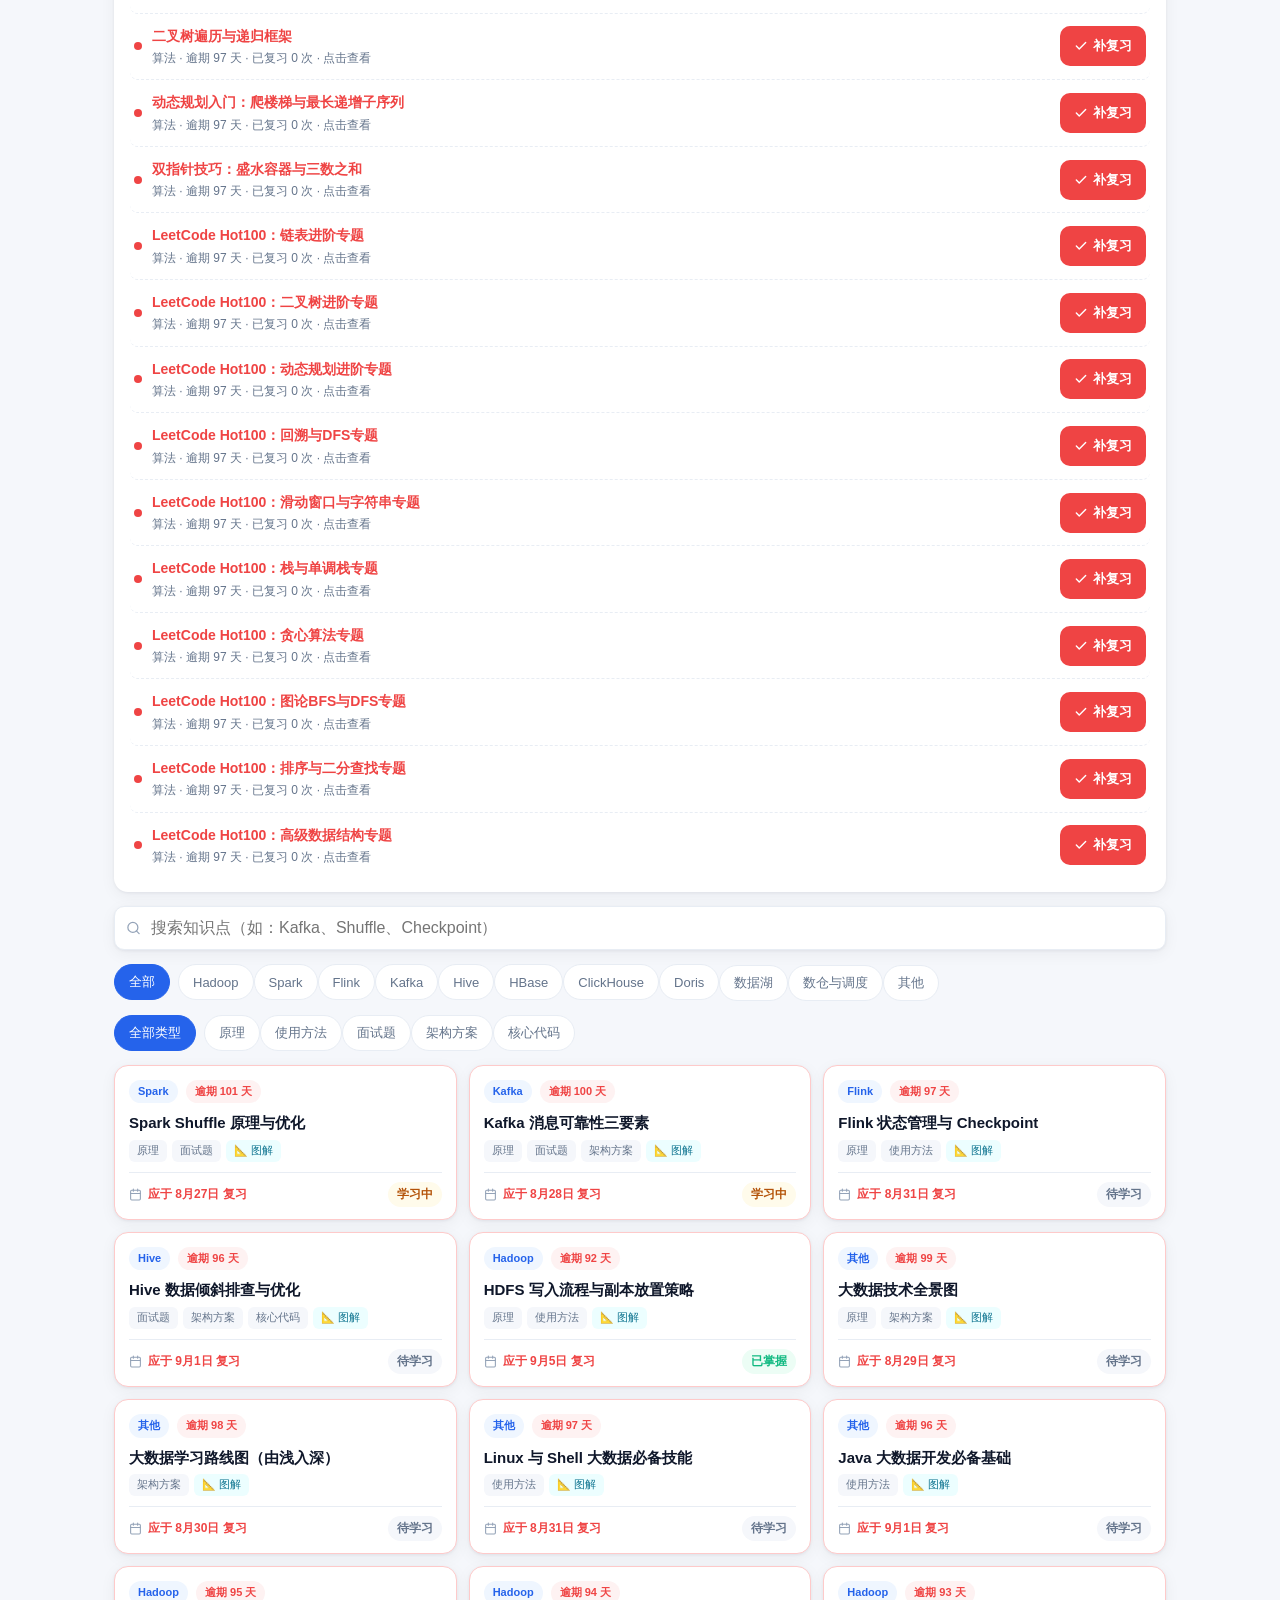
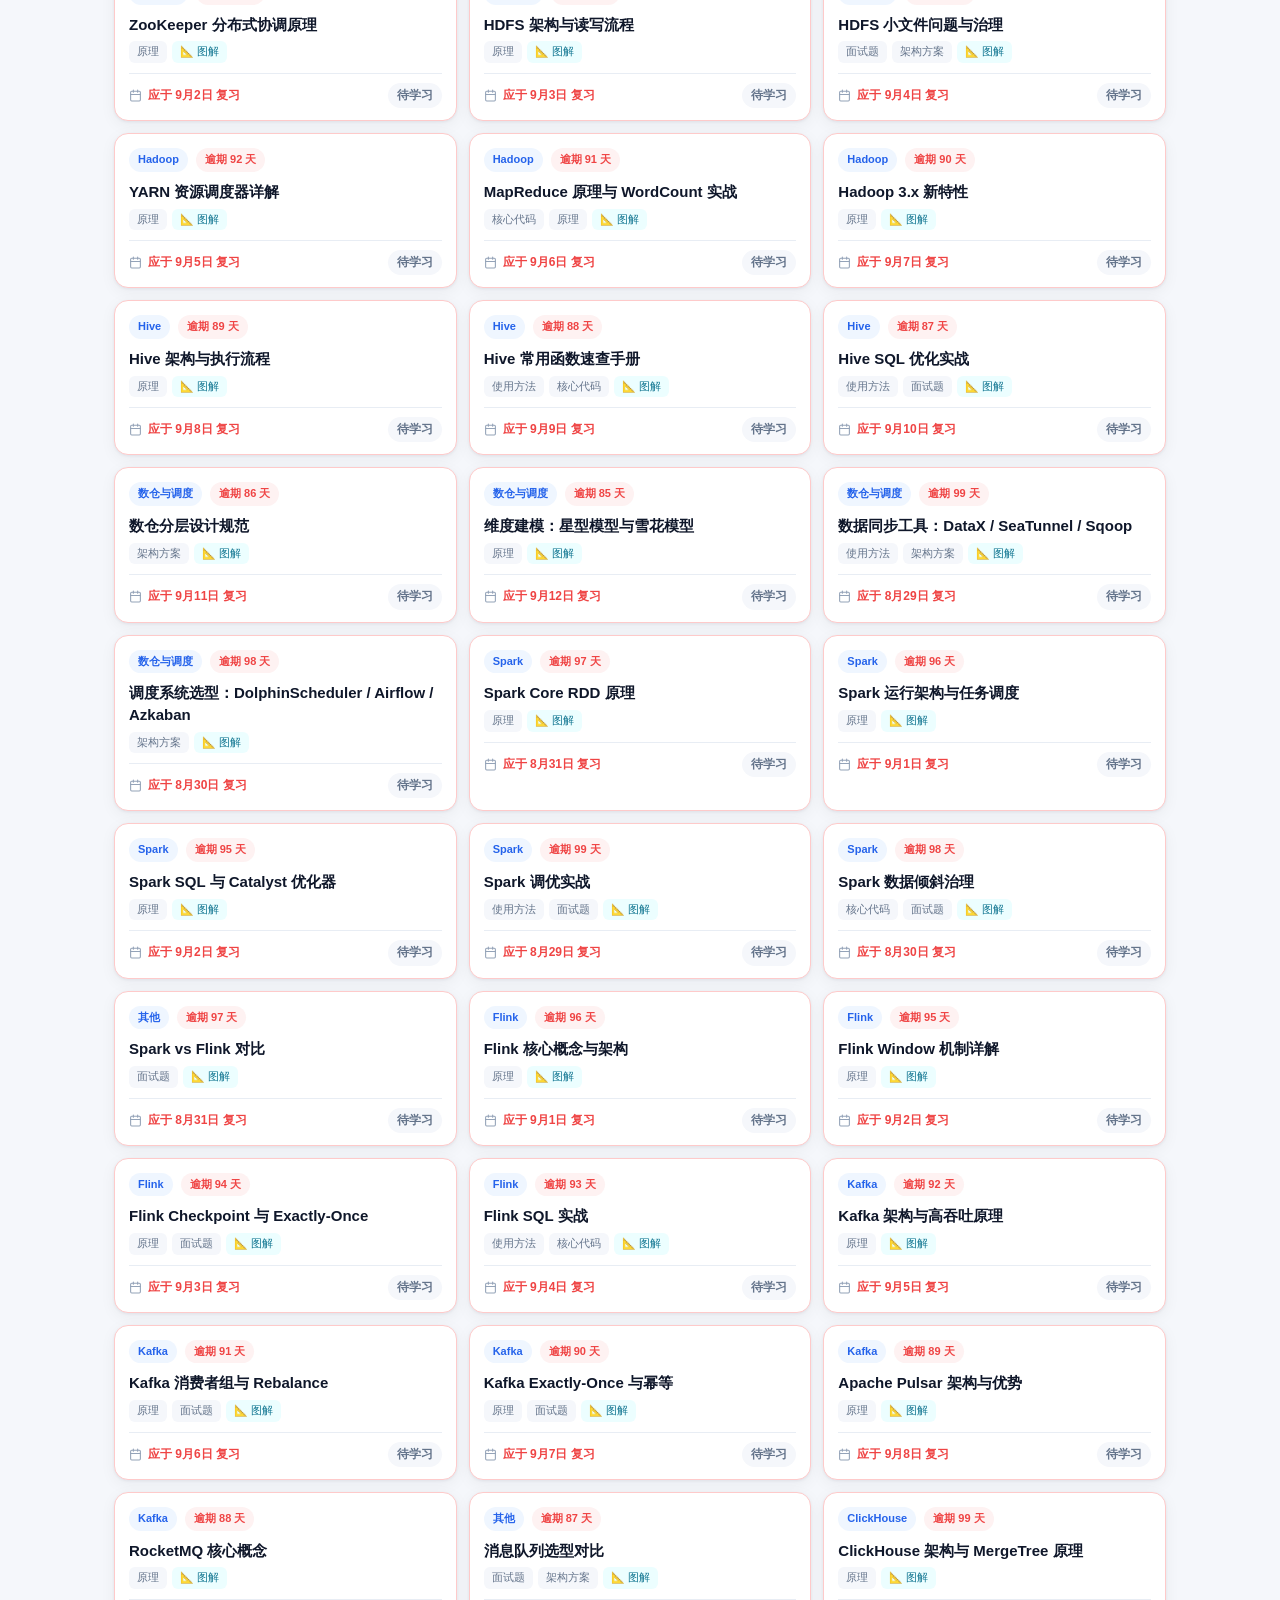
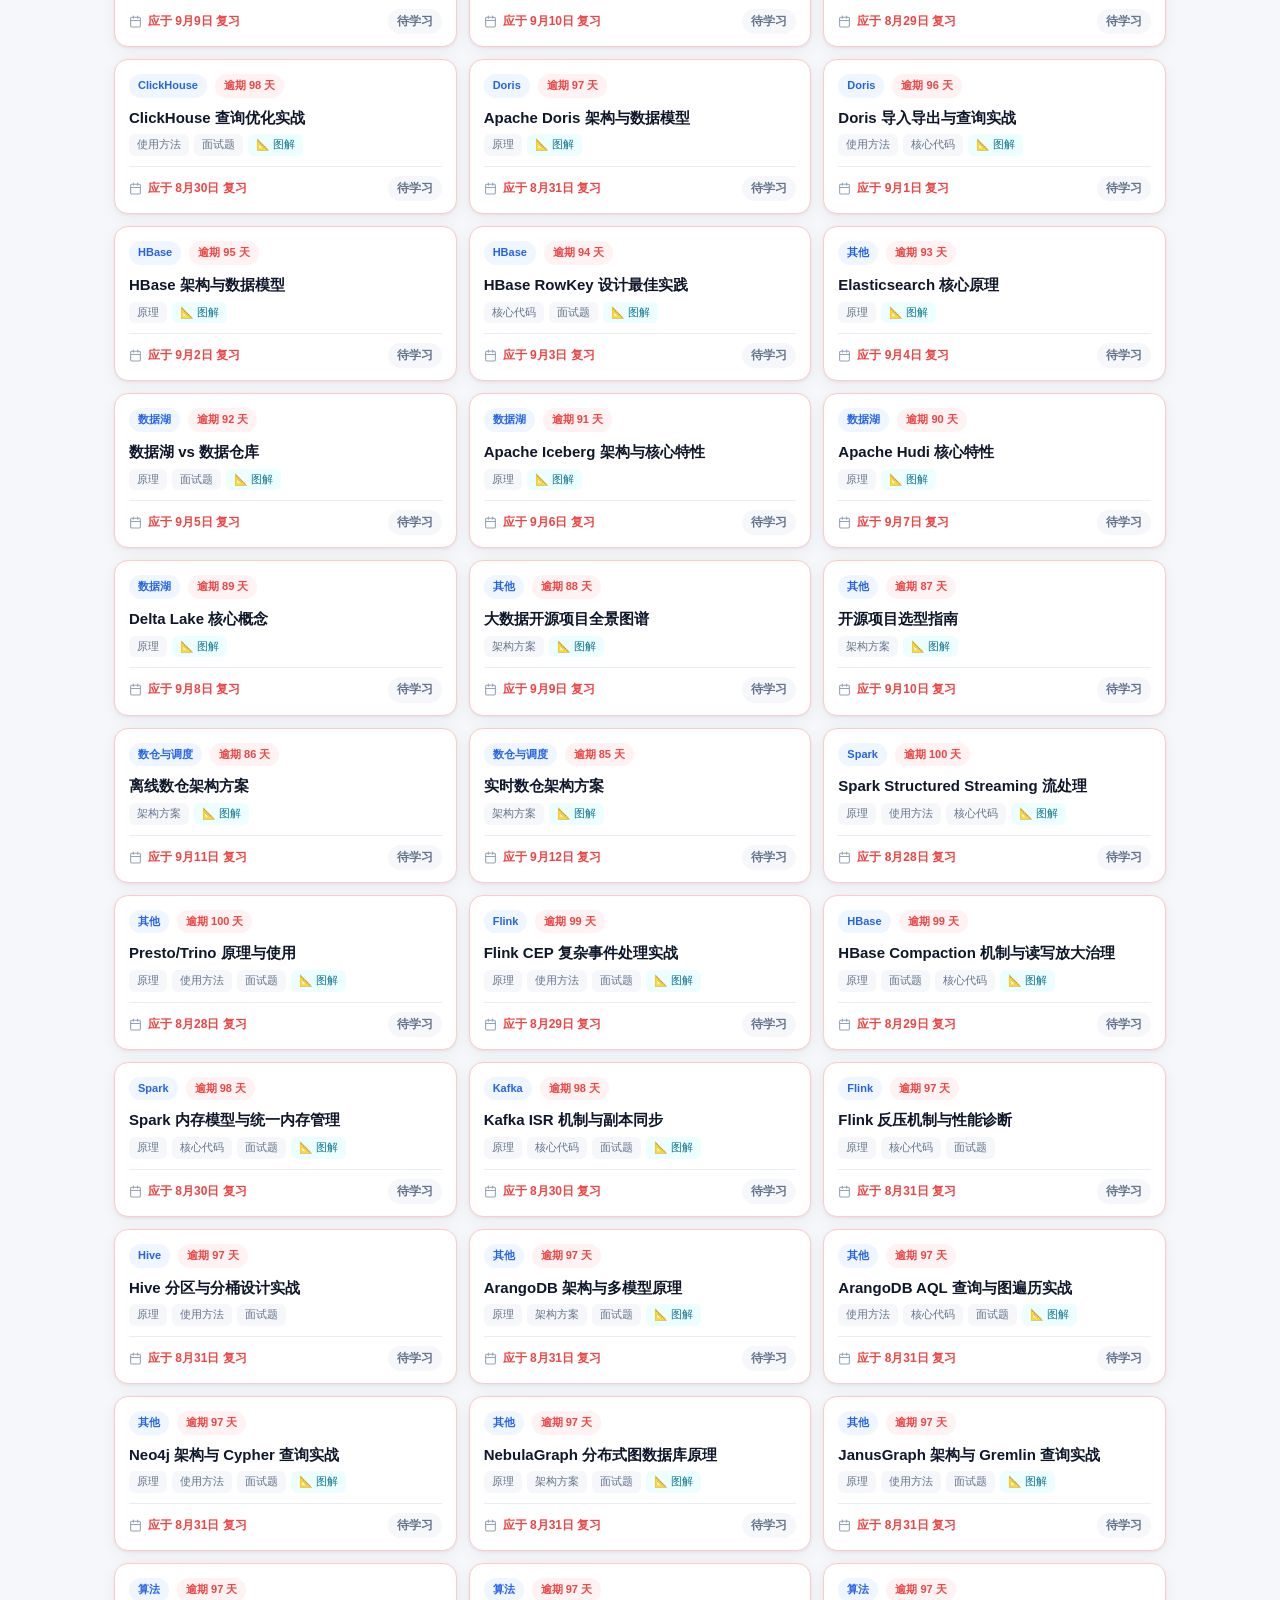
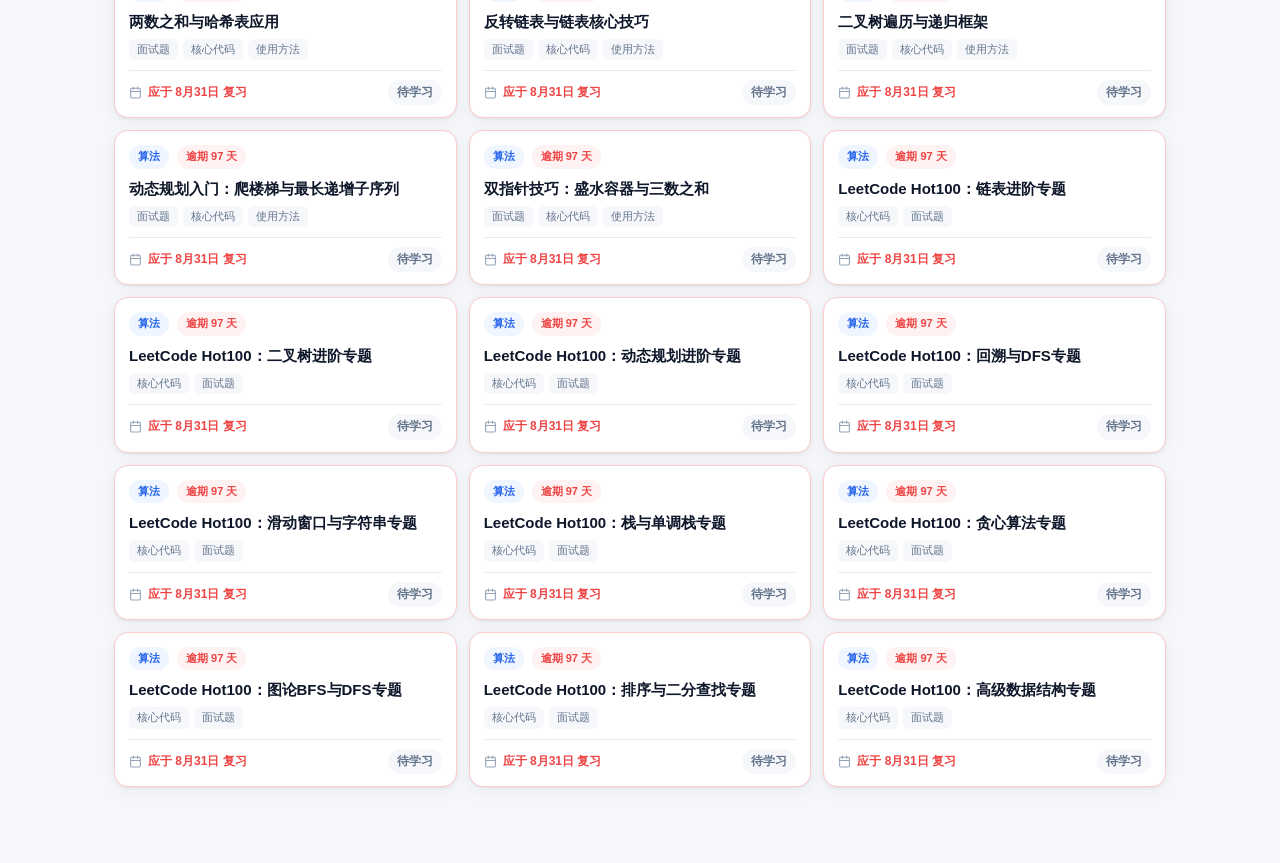
==== commit b4a66a85: "feat: 完成复习后自动关闭卡片详情弹窗" ====
--- a/index.html
+++ b/index.html
@@ -155,6 +155,33 @@
   .bq-ans { display: none; background: var(--primary-soft); border-radius: 10px; padding: 12px 14px; margin: 0 0 12px 34px; }
   .bq-item.open .bq-ans { display: block; }
   .bq-item.open .bq-reveal { color: var(--text3); }
+
+  /* ===== 中间件题库 ===== */
+  #tab-bank { padding-top: 16px; }
+  .bank-grid { display: grid; grid-template-columns: repeat(auto-fill, minmax(250px, 1fr)); gap: 12px; }
+  .bk-mod { background: var(--card); border-radius: var(--radius); box-shadow: var(--shadow); overflow: hidden; break-inside: avoid; }
+  .bk-mod-head { display: flex; align-items: center; gap: 10px; padding: 13px 14px; cursor: pointer; transition: background .15s; }
+  .bk-mod-head:hover { background: var(--bg); }
+  .bk-mod-icon { flex: none; width: 38px; height: 38px; border-radius: 10px; display: flex; align-items: center; justify-content: center; font-weight: 800; font-size: 15px; color: #fff; }
+  .bk-mod-info { flex: 1; min-width: 0; }
+  .bk-mod-name { font-size: 15px; font-weight: 700; line-height: 1.3; }
+  .bk-mod-desc { font-size: 12px; color: var(--text2); margin-top: 2px; overflow: hidden; text-overflow: ellipsis; white-space: nowrap; }
+  .bk-mod-side { flex: none; text-align: right; }
+  .bk-mod-count { font-size: 12px; color: var(--text2); }
+  .bk-mod-count b { color: var(--primary); font-size: 15px; }
+  .bk-mod-chev { color: var(--text3); transition: transform .2s; }
+  .bk-mod.open .bk-mod-chev { transform: rotate(180deg); }
+  .bk-mod-body { display: none; border-top: 1px solid var(--line); padding: 6px 12px 10px; }
+  .bk-mod.open .bk-mod-body { display: block; }
+  .bk-topic { display: flex; align-items: center; gap: 8px; padding: 9px 6px; border-radius: 8px; cursor: pointer; transition: background .12s; }
+  .bk-topic:hover { background: var(--primary-soft); }
+  .bk-topic-idx { flex: none; font-size: 11px; color: var(--text3); width: 16px; text-align: right; }
+  .bk-topic-info { flex: 1; min-width: 0; }
+  .bk-topic-name { font-size: 13.5px; font-weight: 600; overflow: hidden; text-overflow: ellipsis; white-space: nowrap; }
+  .bk-topic-desc { font-size: 12px; color: var(--text2); margin-top: 1px; overflow: hidden; text-overflow: ellipsis; white-space: nowrap; }
+  .bk-topic-link { flex: none; font-size: 12px; color: var(--primary); font-weight: 600; white-space: nowrap; }
+  .bank-summary { font-size: 13px; color: var(--text2); background: var(--card); padding: 12px 14px; border-radius: var(--radius); box-shadow: var(--shadow); margin-bottom: 14px; }
+  .bank-summary b { color: var(--primary); }
 
   /* ===== 统计 ===== */
   #tab-stats { padding-top: 16px; }
@@ -416,6 +443,10 @@
       <svg viewBox="0 0 24 24" fill="none" stroke="currentColor" stroke-width="2" stroke-linecap="round" stroke-linejoin="round"><path d="M10 20H4a2 2 0 0 1-2-2V5a2 2 0 0 1 2-2h16a2 2 0 0 1 2 2v10"></path><path d="M10 20v-6h6v6"></path><path d="M22 22l-5-5"></path><circle cx="17.5" cy="17.5" r="3.5"></circle></svg>
       算法刷题<span class="tab-count" id="cntAlgo">0</span>
     </button>
+    <button class="tab" data-tab="bank" onclick="switchTab('bank')">
+      <svg viewBox="0 0 24 24" fill="none" stroke="currentColor" stroke-width="2" stroke-linecap="round" stroke-linejoin="round"><rect x="2" y="7" width="20" height="14" rx="2" ry="2"></rect><path d="M16 21V5a2 2 0 0 0-2-2h-4a2 2 0 0 0-2 2v16"></path></svg>
+      中间件题库<span class="tab-count" id="cntBank">0</span>
+    </button>
   </div>
 
   <!-- 知识卡片库 -->
@@ -509,6 +540,14 @@
     </div>
     <div class="k-grid" id="algoGrid"></div>
     <div id="algoEmpty"></div>
+  </section>
+
+  <!-- 中间件题库 -->
+  <section id="tab-bank" class="hidden">
+    <div class="bank-summary">
+      参考面试鸭模式整理的大数据<strong>中间件高频面试考点</strong>：点击任一中间件展开知识点清单，点击知识点直达关联卡片详解。已覆盖 <b id="bankStat">0</b> 个中间件 / <b id="bankTopics">0</b> 个核心知识点。
+    </div>
+    <div class="bank-grid" id="bankGrid"></div>
   </section>
 </div>
 
@@ -529,6 +568,10 @@
   <button class="bn-item" data-tab="algo" onclick="switchTab('algo')">
     <svg viewBox="0 0 24 24" fill="none" stroke="currentColor" stroke-width="2" stroke-linecap="round" stroke-linejoin="round"><path d="M10 20H4a2 2 0 0 1-2-2V5a2 2 0 0 1 2-2h16a2 2 0 0 1 2 2v10"></path><path d="M10 20v-6h6v6"></path><path d="M22 22l-5-5"></path><circle cx="17.5" cy="17.5" r="3.5"></circle></svg>
     算法
+  </button>
+  <button class="bn-item" data-tab="bank" onclick="switchTab('bank')">
+    <svg viewBox="0 0 24 24" fill="none" stroke="currentColor" stroke-width="2" stroke-linecap="round" stroke-linejoin="round"><rect x="2" y="7" width="20" height="14" rx="2" ry="2"></rect><path d="M16 21V5a2 2 0 0 0-2-2h-4a2 2 0 0 0-2 2v16"></path></svg>
+    题库
   </button>
 </nav>
 
@@ -733,6 +776,7 @@
     renderInterview();
     renderStats();
     renderAlgo();
+    renderBankModules();
     renderBackupTip();
     if (STATE.tab) switchTab(STATE.tab, true);
   }
@@ -924,6 +968,165 @@
     });
   }
 
+  /* ---------- 中间件题库 ---------- */
+  var BANK_MODULES = [
+    { name: 'Hadoop', icon: 'H', color: '#e97', desc: '分布式存储与计算基石（HDFS/YARN/MapReduce/ZK）', topics: [
+      { t: 'HDFS 架构与读写流程', d: 'NameNode/DataNode 角色分工、读写链路、机架感知', card: '0PpoJou9NYBnUCAICET1pA' },
+      { t: 'HDFS 写入流程与副本放置策略', d: 'Pipeline 写入、副本 2 副本本机架 1 跨机架', card: 'z56UxRmtMyhixEf4bE7ojg' },
+      { t: 'HDFS 小文件问题与治理', d: 'NameNode 内存压力、合并方案 SequenceFile/HAR', card: 'pMBgBkhavewNpF0kuJdUpW' },
+      { t: 'YARN 资源调度器详解', d: 'Capacity/Fair/FIFO 调度器对比、资源抢占', card: 'mVBwsMkTiX8GRzirKU728v' },
+      { t: 'MapReduce 原理与 WordCount 实战', d: 'Map/Reduce/Combiner/Partitioner 全流程', card: 'nls5CQodTObckjnn4qKxud' },
+      { t: 'Hadoop 3.x 新特性', d: '纠删码、NameNode 联邦、多级缓存', card: 'HdUDlRtBKt0UAfwH1Au5X2' },
+      { t: 'ZooKeeper 分布式协调原理', d: 'ZAB 协议、Watcher 机制、分布式锁实现', card: 'ZRC3az5RGDVjPVhb9xBUAa' }
+    ] },
+    { name: 'Spark', icon: 'S', color: '#e2572b', desc: '内存计算引擎（Core/SQL/Streaming）', topics: [
+      { t: 'Spark Core RDD 原理', d: 'RDD 血缘、宽窄依赖、算子分类', card: '5SrKCOwumUOxXMRzRRZSX3' },
+      { t: 'Spark 运行架构与任务调度', d: 'Driver/Executor/Master-Worker、DAG 切分 Stage', card: 'GSu1zZ93ksMbRr26NYi7I0' },
+      { t: 'Spark Shuffle 原理与优化', d: 'Hash/Sort/Bypass 三种机制、参数调优', card: 'qTUMlaeNVnghaExATh5Ax2' },
+      { t: 'Spark SQL 与 Catalyst 优化器', d: '解析/优化/物理计划、RBO/CBO 规则', card: 'iWlapMBbrj9FMnZkJrMzcb' },
+      { t: 'Spark 内存模型与统一内存管理', d: 'Execution/Storage/统一内存动态调整', card: 'spark-memory-model' },
+      { t: 'Spark 数据倾斜治理', d: '加盐/两阶段聚合/广播 Join 方案', card: 'q1zNGaQNWy4dwe9f4NHhf2' },
+      { t: 'Spark 调优实战', d: '并行度、序列化、cache 策略、GC 调优', card: 'e0PrpOINAcQU23iBrXcFPp' },
+      { t: 'Spark Structured Streaming 流处理', d: '微批模型、EventTime、Watermark、状态存储', card: 'spark-structured-streaming' }
+    ] },
+    { name: 'Flink', icon: 'F', color: '#e65100', desc: '流批一体实时计算引擎', topics: [
+      { t: 'Flink 核心概念与架构', d: 'JobManager/TaskManager/Slot、DataStream API', card: 'K5tikDpiEji4U6uxLizX5X' },
+      { t: 'Flink 状态管理与 Checkpoint', d: 'Keyed/Operator State、RocksDB 后端', card: 'CYp6jLShogRp4Hamfzlhcc' },
+      { t: 'Flink Window 机制详解', d: '滚动/滑动/会话窗口、EventTime/ProcessTime', card: 'EwysXZ3hTHBsChtqAVjFck' },
+      { t: 'Flink Checkpoint 与 Exactly-Once', d: 'Barrier 对齐、两阶段提交 Sink', card: 'NVYIgq9NAO8i8shLbKjdv8' },
+      { t: 'Flink 反压机制与性能诊断', d: 'Credit-Based 流控、Web UI 反压指标、治理方案', card: 'flink-backpressure-diagnosis' },
+      { t: 'Flink SQL 实战', d: '动态表、时间属性、Window TVF、Retract 流', card: 'RgkgLxbdp266FQiRyEUbH7' },
+      { t: 'Flink CEP 复杂事件处理实战', d: 'Pattern 定义、超时处理、检测状态机', card: 'flink-cep-complex-event-processing' }
+    ] },
+    { name: 'Kafka', icon: 'K', color: '#23880', desc: '高吞吐分布式消息队列（含 Pulsar/RocketMQ）', topics: [
+      { t: 'Kafka 架构与高吞吐原理', d: 'Topic/Partition、顺序写、零拷贝、批量', card: 'Yspa5py14czJtYM4Ly7nH5' },
+      { t: 'Kafka 消息可靠性三要素', d: 'Producer ACK、Broker 副本、Consumer 提交', card: 'BOCoi4L5ECzyXkUiBN4gX3' },
+      { t: 'Kafka 消费者组与 Rebalance', d: '分区分配策略、Rebalance 触发与避免', card: 'ayscxh4qfZbVqk55Sd5pAG' },
+      { t: 'Kafka ISR 机制与副本同步', d: 'LEO/High Watermark、ISR 收缩与 Leader 选举', card: 'kafka-isr-replica-sync' },
+      { t: 'Kafka Exactly-Once 与幂等', d: '幂等生产者、事务、Read Committed', card: 'lW0AZkmXX5kSlpH69kjXTq' },
+      { t: 'Apache Pulsar 架构与优势', d: '存算分离、BookKeeper、分层存储', card: 'aJYNybLkVHl3CBDpdPIRLb' },
+      { t: 'RocketMQ 核心概念', d: 'NameServer/CommitLog/消息重试与事务', card: 'pP8qQXOqLy4AZGqr6TbGLl' }
+    ] },
+    { name: 'Hive', icon: 'H', color: '#f9a825', desc: '数据仓库 SQL 引擎', topics: [
+      { t: 'Hive 架构与执行流程', d: 'HiveServer2/Metastore/Driver 编译流程', card: 'piINQ89RgP0FmbhWaIUreN' },
+      { t: 'Hive 数据倾斜排查与优化', d: '倾斜定位、GroupBy/SkewJoin 参数、Map Join', card: 'ATbKLZUaMuFnkw6s71b1Wi' },
+      { t: 'Hive 分区与分桶设计实战', d: '静态/动态分区、分桶原理与 Map-Side Join', card: 'hive-partition-bucket-design' },
+      { t: 'Hive SQL 优化实战', d: 'CBO、向量化、并行执行、分区裁剪', card: '6hBG22IXPCib8ZFNZu9QXs' },
+      { t: 'Hive 常用函数速查手册', d: '窗口函数/UDTF/日期与字符串函数', card: 'jTpsaLRkFBmLrBA65HgwTa' }
+    ] },
+    { name: 'HBase', icon: 'H', color: '#556b2f', desc: '分布式列式 NoSQL 数据库', topics: [
+      { t: 'HBase 架构与数据模型', d: 'Region/Store/MemStore、LSM-Tree、读写流程', card: 'EWZvXrH6Pe4O3Eh05vIMaL' },
+      { t: 'HBase RowKey 设计最佳实践', d: '避免热点、散列/反转/加盐策略', card: '3Aq1vJj4D3fps9AhnQe9Id' },
+      { t: 'HBase Compaction 与读写放大', d: 'Minor/Major Compaction、LSM 合并策略', card: 'hbase-compaction-read-write-amplification' }
+    ] },
+    { name: 'ClickHouse', icon: 'C', color: '#ffcc00', desc: 'OLAP 列式分析数据库', topics: [
+      { t: 'ClickHouse 架构与 MergeTree 原理', d: '列存压缩、分区/主键/稀疏索引', card: 'C6B1kfvczWeQOvQDriSGfI' },
+      { t: 'ClickHouse 查询优化实战', d: 'PREWHERE、采样、物化视图、跳数索引', card: 'rqpFoJbVswTeOaS4Kr0JnA' }
+    ] },
+    { name: 'Doris', icon: 'D', color: '#00bcd4', desc: 'MPP 实时分析型数据库', topics: [
+      { t: 'Doris 架构与数据模型', d: 'FE/BE、Duplicate/Agg/Unique 模型', card: 'u1k0Ta3ALHsbcNGK1Ju7i5' },
+      { t: 'Doris 导入导出与查询实战', d: 'Stream Load/Broker Load、分桶与 Colocate', card: 'arRCYopaXKqS1ANilcEFMH' }
+    ] },
+    { name: '数据湖', icon: '湖', color: '#0288d1', desc: 'Iceberg / Hudi / Delta 表格式', topics: [
+      { t: '数据湖 vs 数据仓库', d: 'Schema on Read、ACID 湖仓一体演进', card: 'pUyw6wxE4EyC0gMzFCOD79' },
+      { t: 'Apache Iceberg 架构与核心特性', d: '快照/元数据分层、Hidden Partitioning', card: 'XhjCsCiAIxIcyvEPF0KaKe' },
+      { t: 'Apache Hudi 核心特性', d: 'COW/MOR、增量查询、Timeline', card: 'GiFN4FnElmWN6FoDFLZlSK' },
+      { t: 'Delta Lake 核心概念', d: '事务日志、Optimize/Z-Order', card: 'KYjZ2dBfiEo1BchI6L8v5y' }
+    ] },
+    { name: '数仓与调度', icon: '仓', color: '#7b1fa2', desc: '分层建模 / DolphinScheduler / DataX', topics: [
+      { t: '数仓分层设计规范', d: 'ODS/DWD/DWS/ADS 分层职责与命名', card: '76V5C48unio29E6uH0JGTb' },
+      { t: '维度建模：星型模型与雪花模型', d: '事实表/维度表、缓慢变化维 SCD', card: 'pNMDnDrCgWPf9P1KSHoUlL' },
+      { t: '离线数仓架构方案', d: '数据源→ODS→ADS 全链路设计', card: 'Oou9kRrMPSL0SnCgE9lsnd' },
+      { t: '实时数仓架构方案', d: 'Kafka→Flink→OLAP Lambda/Kappa 架构', card: 'e5kogFouivgZTkxXNNwHe4' },
+      { t: '数据同步工具：DataX / SeaTunnel / Sqoop', d: '分片并行、限速、增量同步策略', card: '5mdLv1zDE1TOvwbeJDXBSA' },
+      { t: '调度系统选型：DolphinScheduler / Airflow / Azkaban', d: 'DAG 依赖、补数、告警与容错', card: 'kE6YGg5T1kbag3yN6RslbX' }
+    ] },
+    { name: '检索与查询', icon: 'ES', color: '#e91e63', desc: 'Elasticsearch / Presto / Trino', topics: [
+      { t: 'Elasticsearch 核心原理', d: '倒排索引、分片/副本、Refresh/Translog', card: 'fpM4UPwh17LpvdQJwH3ClZ' },
+      { t: 'Presto/Trino 原理与使用', d: 'Coordinator/Worker、内存计算、Connector', card: 'presto-trino-overview' }
+    ] },
+    { name: '图数据库', icon: '图', color: '#00897b', desc: 'Neo4j / NebulaGraph / JanusGraph / ArangoDB', topics: [
+      { t: 'Neo4j 架构与 Cypher 查询实战', d: '原生图存储、Cypher 模式匹配、Causal 集群', card: 'neo4j-architecture-cypher' },
+      { t: 'NebulaGraph 分布式图数据库原理', d: '存算分离三层架构、nGQL、VID 设计', card: 'nebulagraph-distributed-architecture' },
+      { t: 'JanusGraph 架构与 Gremlin 查询实战', d: '存储/索引分离、复合/混合索引', card: 'janusgraph-architecture-gremlin' },
+      { t: 'ArangoDB 架构与多模型原理', d: '文档/图/KV 三模型一体、Coordinator 集群', card: 'arangodb-multi-model-architecture' },
+      { t: 'ArangoDB AQL 查询与图遍历实战', d: 'FOR/FILTER/RETURN、图遍历与 PRUNE', card: 'arangodb-aql-graph-traversal' }
+    ] },
+    { name: '算法', icon: 'LC', color: '#f57c00', desc: 'LeetCode Hot 100 高频算法题', topics: [
+      { t: '两数之和与哈希表应用', d: '空间换时间、三数之和排序+双指针', card: 'leetcode-two-sum-hash' },
+      { t: '反转链表与链表核心技巧', d: '三指针迭代、快慢指针判环', card: 'leetcode-reverse-linked-list' },
+      { t: '二叉树遍历与递归框架', d: '前中后序、层序 BFS、Morris O(1) 空间', card: 'leetcode-binary-tree-traversal' },
+      { t: '动态规划入门：爬楼梯与 LIS', d: '状态定义与转移方程、滚动数组优化', card: 'leetcode-dp-intro' },
+      { t: '双指针技巧：盛水容器与三数之和', d: '对撞指针、去重技巧', card: 'leetcode-two-pointers' },
+      { t: '链表进阶专题（12题）', d: '合并K个链表、K个一组翻转、回文链表', card: 'leetcode-linked-list-advanced' },
+      { t: '二叉树进阶专题（12题）', d: 'LCA、最大路径和、重建二叉树、前缀和', card: 'leetcode-binary-tree-advanced' },
+      { t: '动态规划进阶专题（15题）', d: '01/完全背包、LCS、编辑距离、树形DP', card: 'leetcode-dp-advanced' },
+      { t: '回溯与DFS专题（14题）', d: '全排列、N皇后、子集去重、单词搜索', card: 'leetcode-backtracking-dfs' },
+      { t: '滑动窗口与字符串专题（14题）', d: '最小覆盖子串、单调栈、KMP、中心扩展', card: 'leetcode-sliding-window-string' },
+      { t: '栈与单调栈专题（10题）', d: '接雨水、柱状图最大矩形、计算器', card: 'leetcode-stack-monotonic' },
+      { t: '贪心算法专题（10题）', d: '跳跃游戏、股票买卖系列、区间贪心', card: 'leetcode-greedy' },
+      { t: '图论BFS与DFS专题（12题）', d: '岛屿数量、拓扑排序、并查集、多源BFS', card: 'leetcode-graph-bfs-dfs' },
+      { t: '排序与二分查找专题（10题）', d: '旋转数组、快速选择、摩尔投票', card: 'leetcode-sort-binary-search' },
+      { t: '高级数据结构专题（10题）', d: 'Trie、LRU/LFU、双堆中位数', card: 'leetcode-advanced-ds' }
+    ] },
+    { name: '基础与综合', icon: '基', color: '#546e7a', desc: 'Linux / Java / 技术选型 / 全景图', topics: [
+      { t: 'Linux 与 Shell 大数据必备技能', d: '常用命令、三剑客 awk/sed/grep、性能排查', card: '1iFECrgZCLOIBBTXTsYfv5' },
+      { t: 'Java 大数据开发必备基础', d: 'JVM 内存模型、GC、集合与并发', card: 'cKujhOXUEN2BzwTdWXQdqN' },
+      { t: '大数据技术全景图', d: '采集→存储→计算→分析→调度全景', card: '1cWXtCG1Pjv238XsHSqCAu' },
+      { t: '大数据学习路线图（由浅入深）', d: '从 Hadoop 入门到实时数仓进阶', card: 'GG5pjLPT82vURw9t1czy1E' },
+      { t: 'Spark vs Flink 对比', d: '流批模型、状态、生态对比选型', card: 'cNJwGk7QLTgVfqzBjCKCDi' },
+      { t: '消息队列选型对比', d: 'Kafka/Pulsar/RocketMQ 横向对比', card: 'GnvAfPqlHVtDPtSn4b4Gu8' },
+      { t: '大数据开源项目全景图谱', d: 'Apache 生态一览与学习优先级', card: 'Mj31pK7BD27NiWeag75YDu' },
+      { t: '开源项目选型指南', d: '社区活跃度、生产验证、人才储备', card: '9HbpZevt96VHhmsW7Kt0eh' }
+    ] }
+  ];
+
+  function renderBankModules() {
+    var grid = $('bankGrid');
+    if (!grid || grid.childElementCount) return;
+    var totalTopics = 0;
+    BANK_MODULES.forEach(function (m) { totalTopics += m.topics.length; });
+    $('cntBank').textContent = BANK_MODULES.length;
+    $('bankStat').textContent = BANK_MODULES.length;
+    $('bankTopics').textContent = totalTopics;
+    BANK_MODULES.forEach(function (m) {
+      var mod = document.createElement('div');
+      mod.className = 'bk-mod';
+      var head = document.createElement('div');
+      head.className = 'bk-mod-head';
+      head.innerHTML = '<div class="bk-mod-icon" style="background:' + m.color + '">' + esc(m.icon) + '</div>'
+        + '<div class="bk-mod-info"><div class="bk-mod-name">' + esc(m.name) + '</div>'
+        + '<div class="bk-mod-desc">' + esc(m.desc) + '</div></div>'
+        + '<div class="bk-mod-side"><div class="bk-mod-count"><b>' + m.topics.length + '</b> 个知识点</div></div>'
+        + '<span class="bk-mod-chev"><svg width="16" height="16" viewBox="0 0 24 24" fill="none" stroke="currentColor" stroke-width="2" stroke-linecap="round" stroke-linejoin="round"><polyline points="6 9 12 15 18 9"></polyline></svg></span>';
+      head.onclick = function () { mod.classList.toggle('open'); };
+      var body = document.createElement('div');
+      body.className = 'bk-mod-body';
+      m.topics.forEach(function (tp, ti) {
+        var it = document.createElement('div');
+        it.className = 'bk-topic';
+        it.innerHTML = '<span class="bk-topic-idx">' + (ti + 1) + '</span>'
+          + '<div class="bk-topic-info"><div class="bk-topic-name">' + esc(tp.t) + '</div>'
+          + (tp.d ? '<div class="bk-topic-desc">' + esc(tp.d) + '</div>' : '') + '</div>'
+          + (tp.card ? '<span class="bk-topic-link">查看卡片 →</span>' : '');
+        it.onclick = function () { if (tp.card) openBankCard(tp.card); };
+        body.appendChild(it);
+      });
+      mod.appendChild(head);
+      mod.appendChild(body);
+      grid.appendChild(mod);
+    });
+  }
+
+  function openBankCard(cardId) {
+    var row = null;
+    for (var i = 0; i < STATE.rows.length; i++) {
+      if (STATE.rows[i]._id === cardId) { row = STATE.rows[i]; break; }
+    }
+    if (row) openDetail(row);
+    else toast('关联卡片尚未加载，请刷新页面后重试');
+  }
+
   function renderRing(mastered, learning, pending) {
     var svg = $('ringSvg');
     var total = mastered + learning + pending;
@@ -1228,8 +1431,8 @@
     for (var i = 0; i < tabs.length; i++) { tabs[i].classList.toggle('on', tabs[i].getAttribute('data-tab') === name); }
     var bn = document.querySelectorAll('.bn-item');
     for (var j = 0; j < bn.length; j++) { bn[j].classList.toggle('on', bn[j].getAttribute('data-tab') === name); }
-    var map = { library: 'tab-library', interview: 'tab-interview', stats: 'tab-stats', algo: 'tab-algo' };
-    var ids = ['tab-library', 'tab-interview', 'tab-stats', 'tab-algo'];
+    var map = { library: 'tab-library', interview: 'tab-interview', stats: 'tab-stats', algo: 'tab-algo', bank: 'tab-bank' };
+    var ids = ['tab-library', 'tab-interview', 'tab-stats', 'tab-algo', 'tab-bank'];
     for (var k = 0; k < ids.length; k++) { $(ids[k]).classList.toggle('hidden', ids[k] !== map[name]); }
     if (!skipScroll) { window.scrollTo(0, 0); }
   }
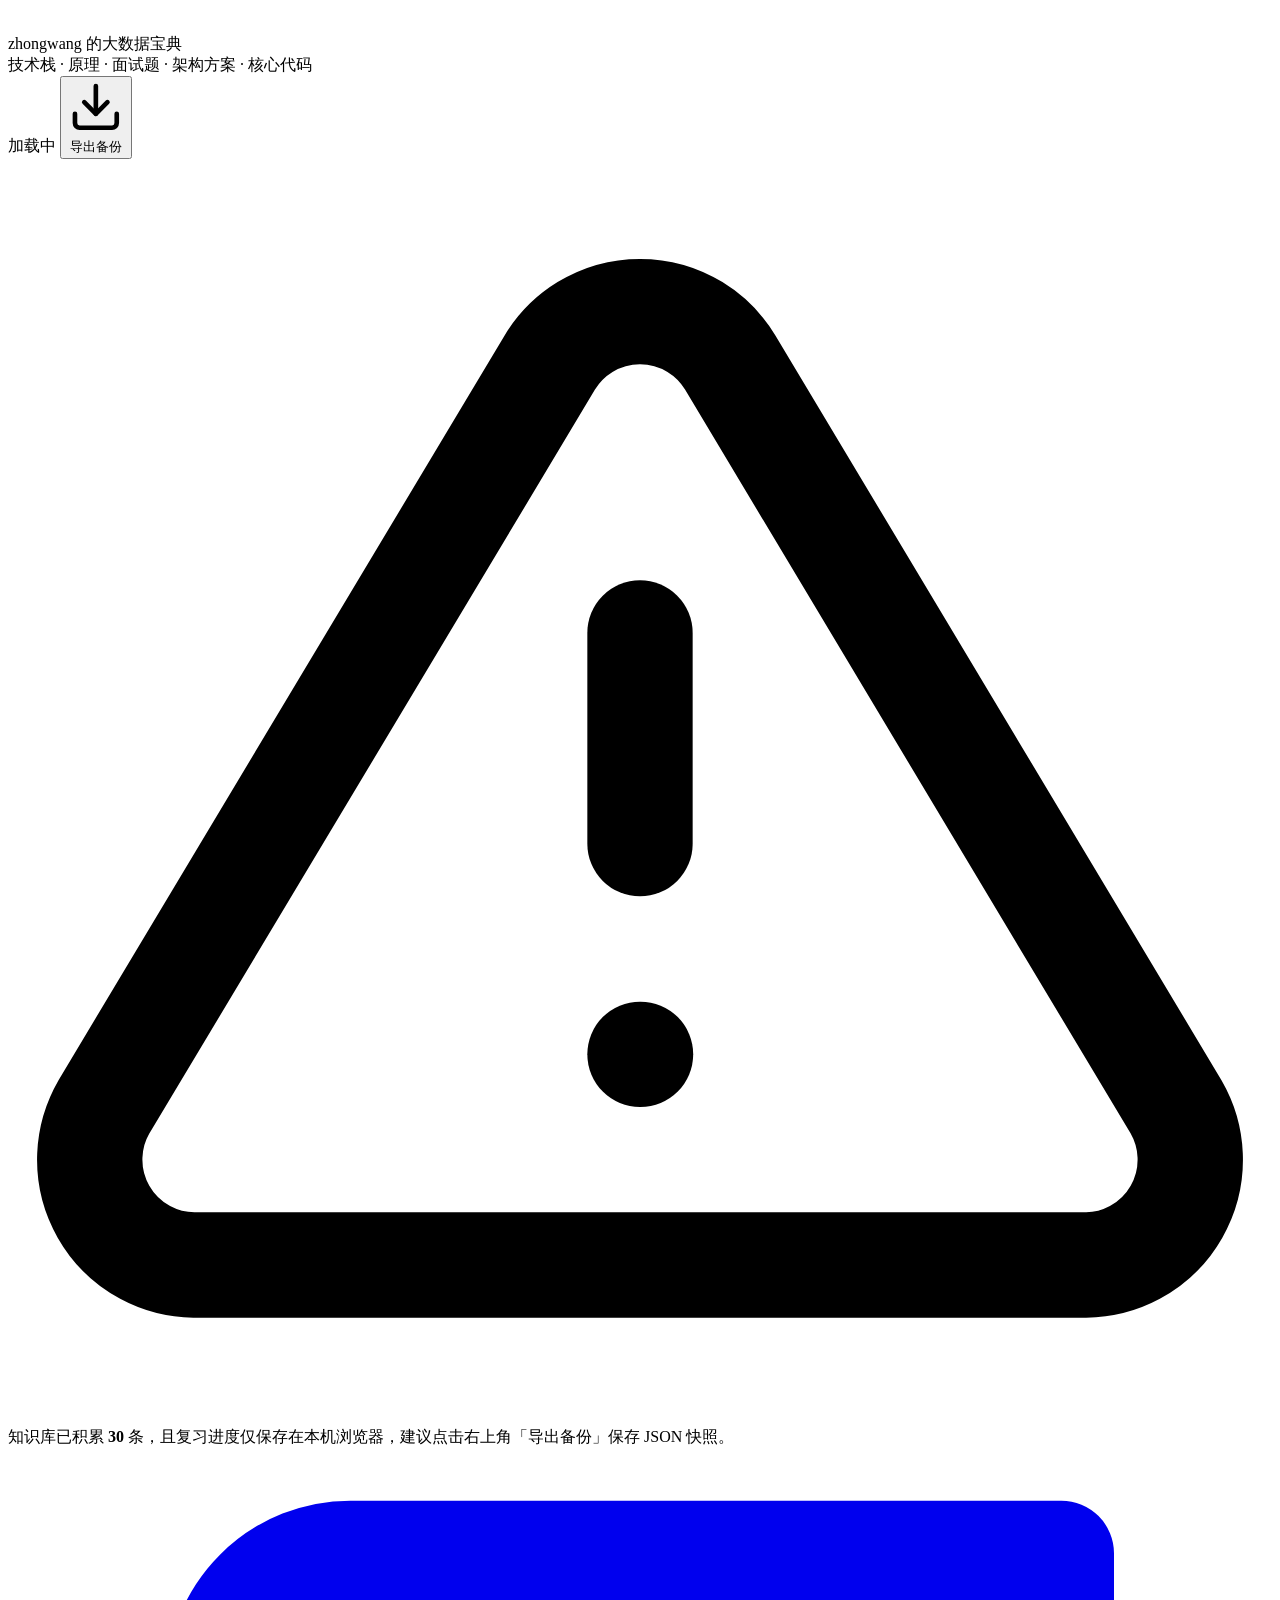
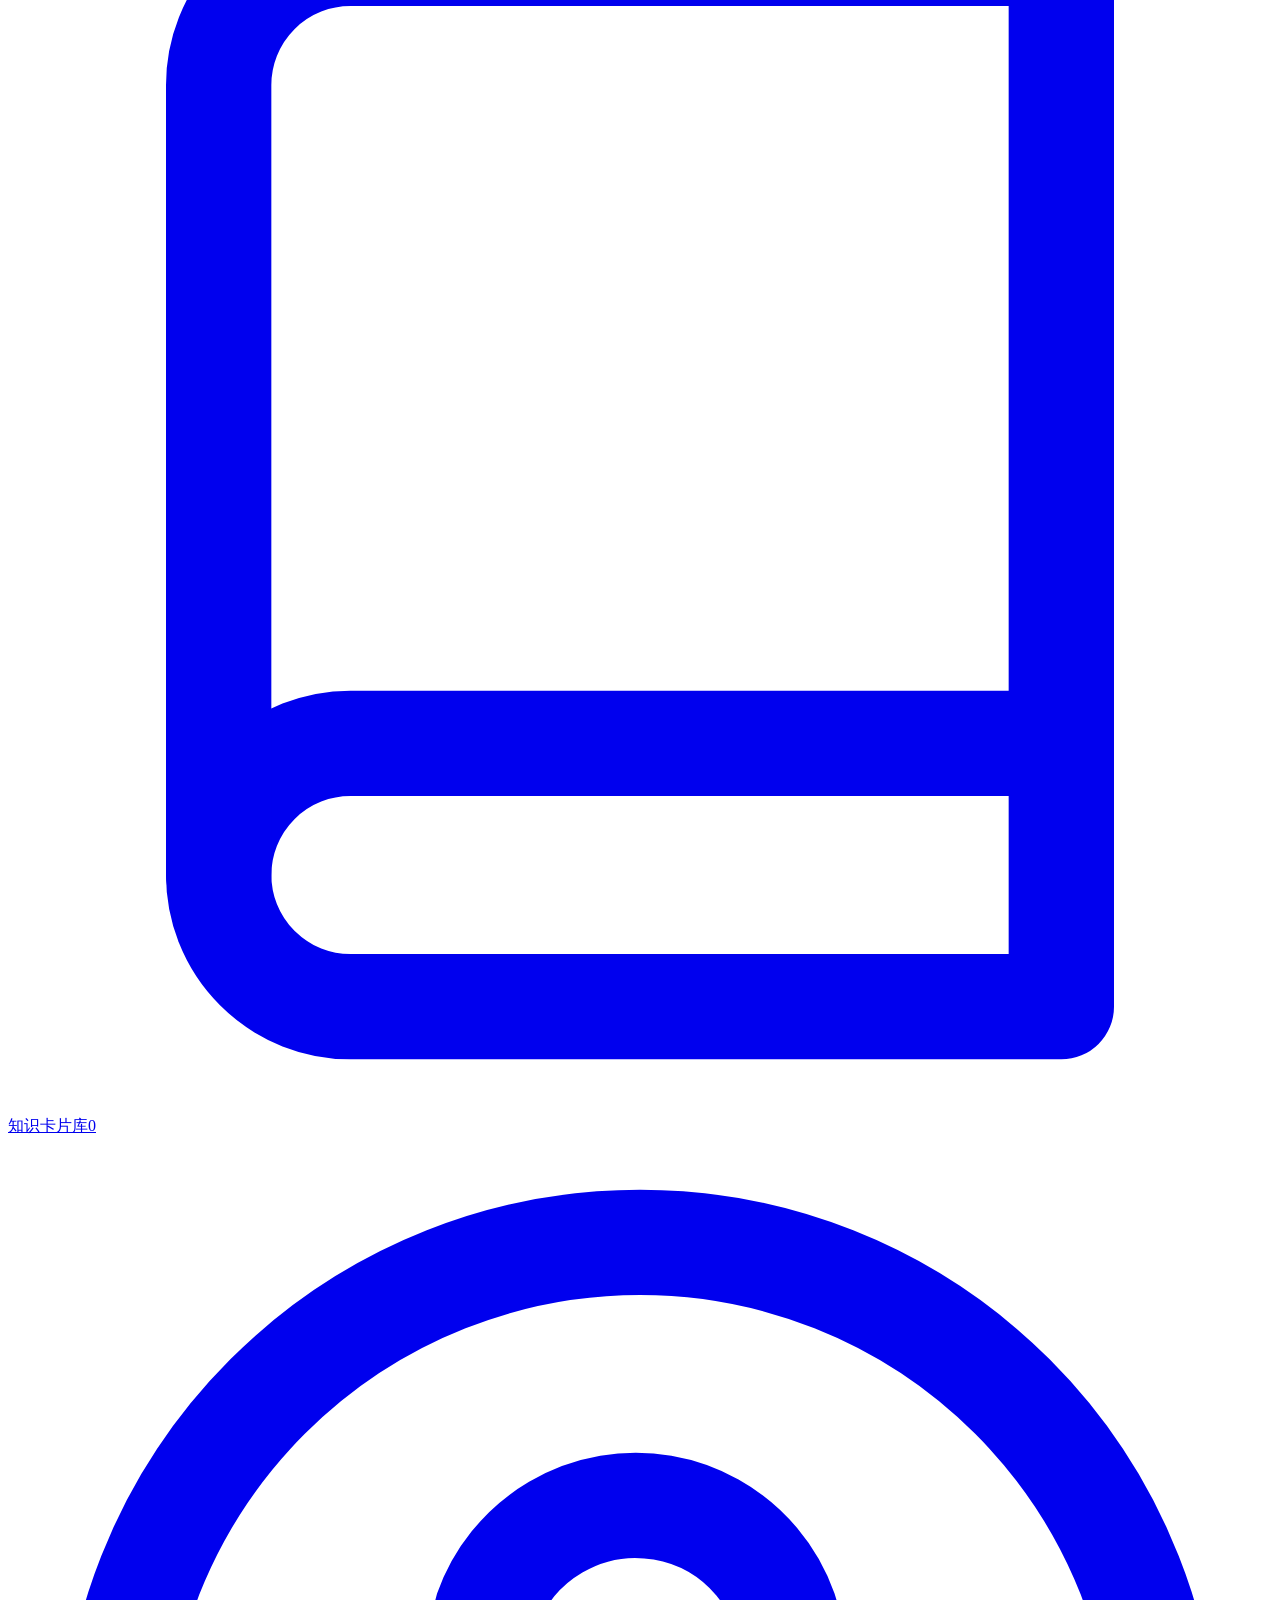
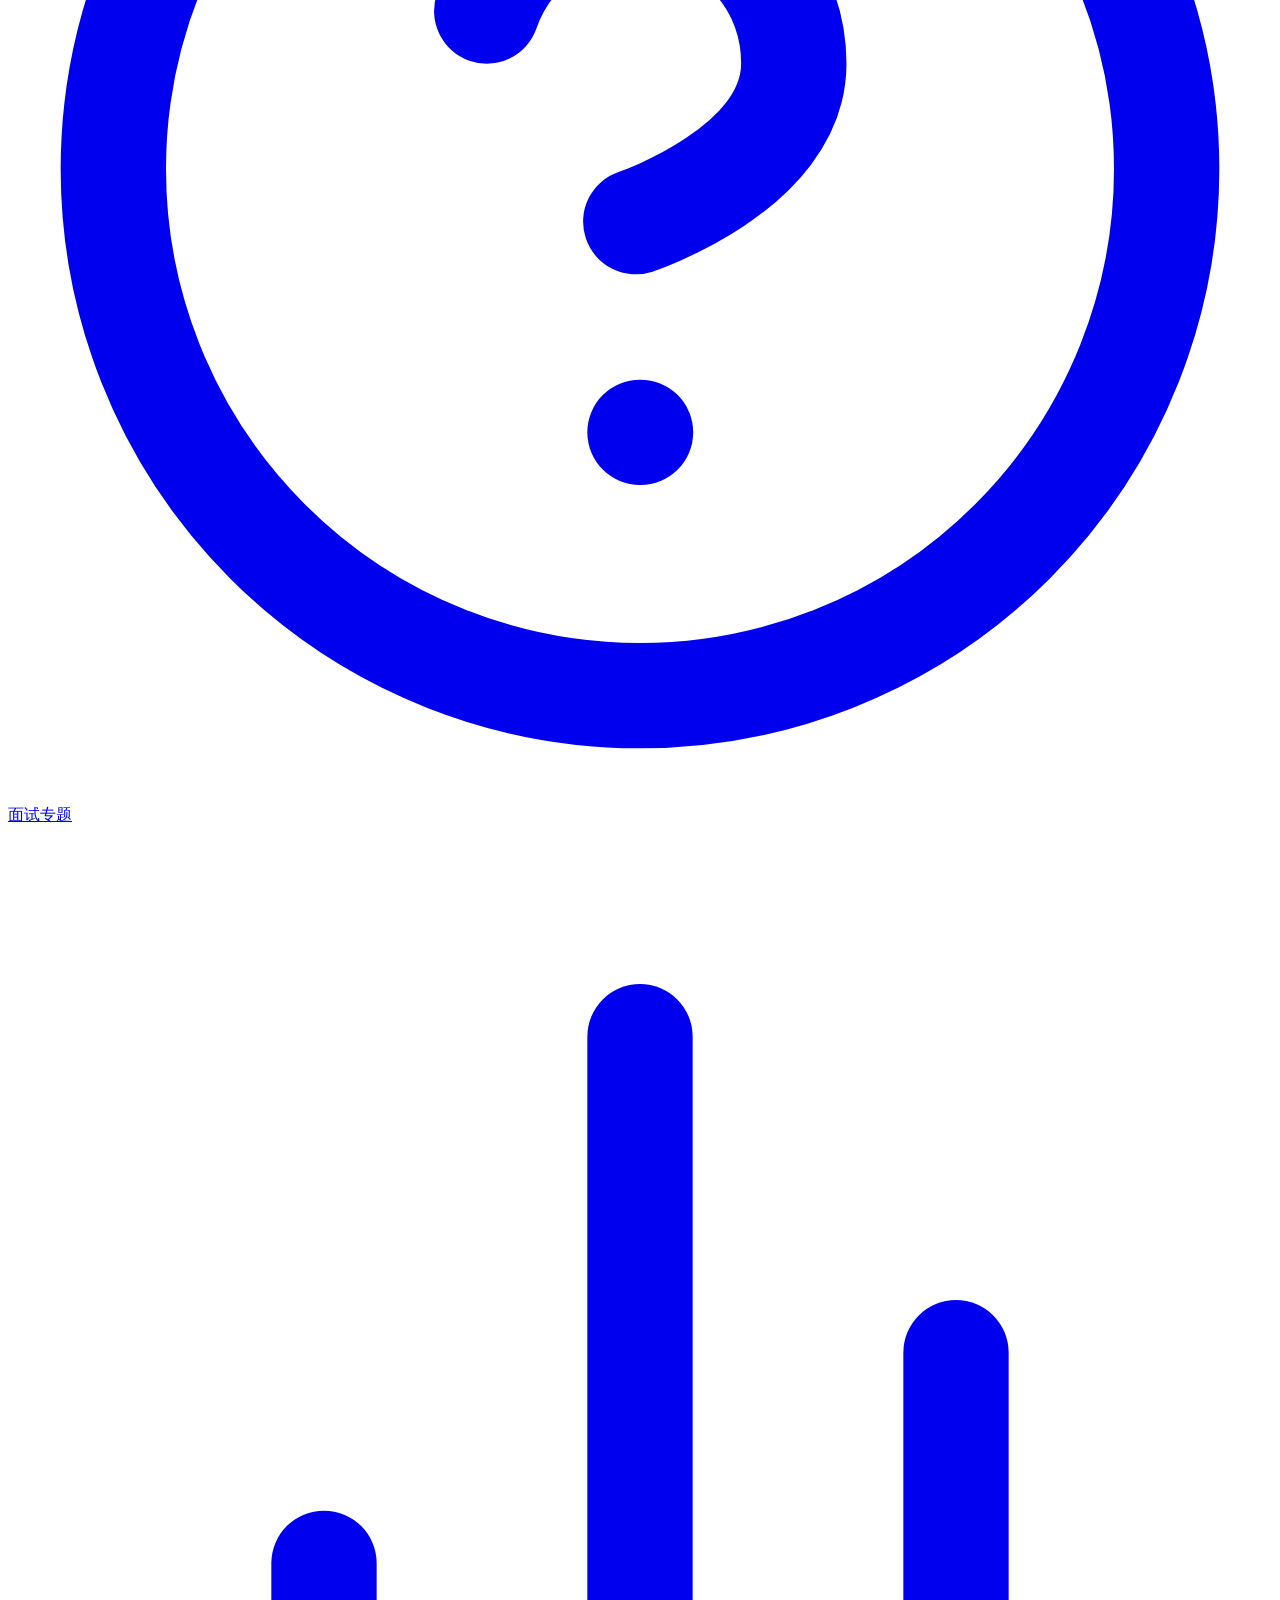
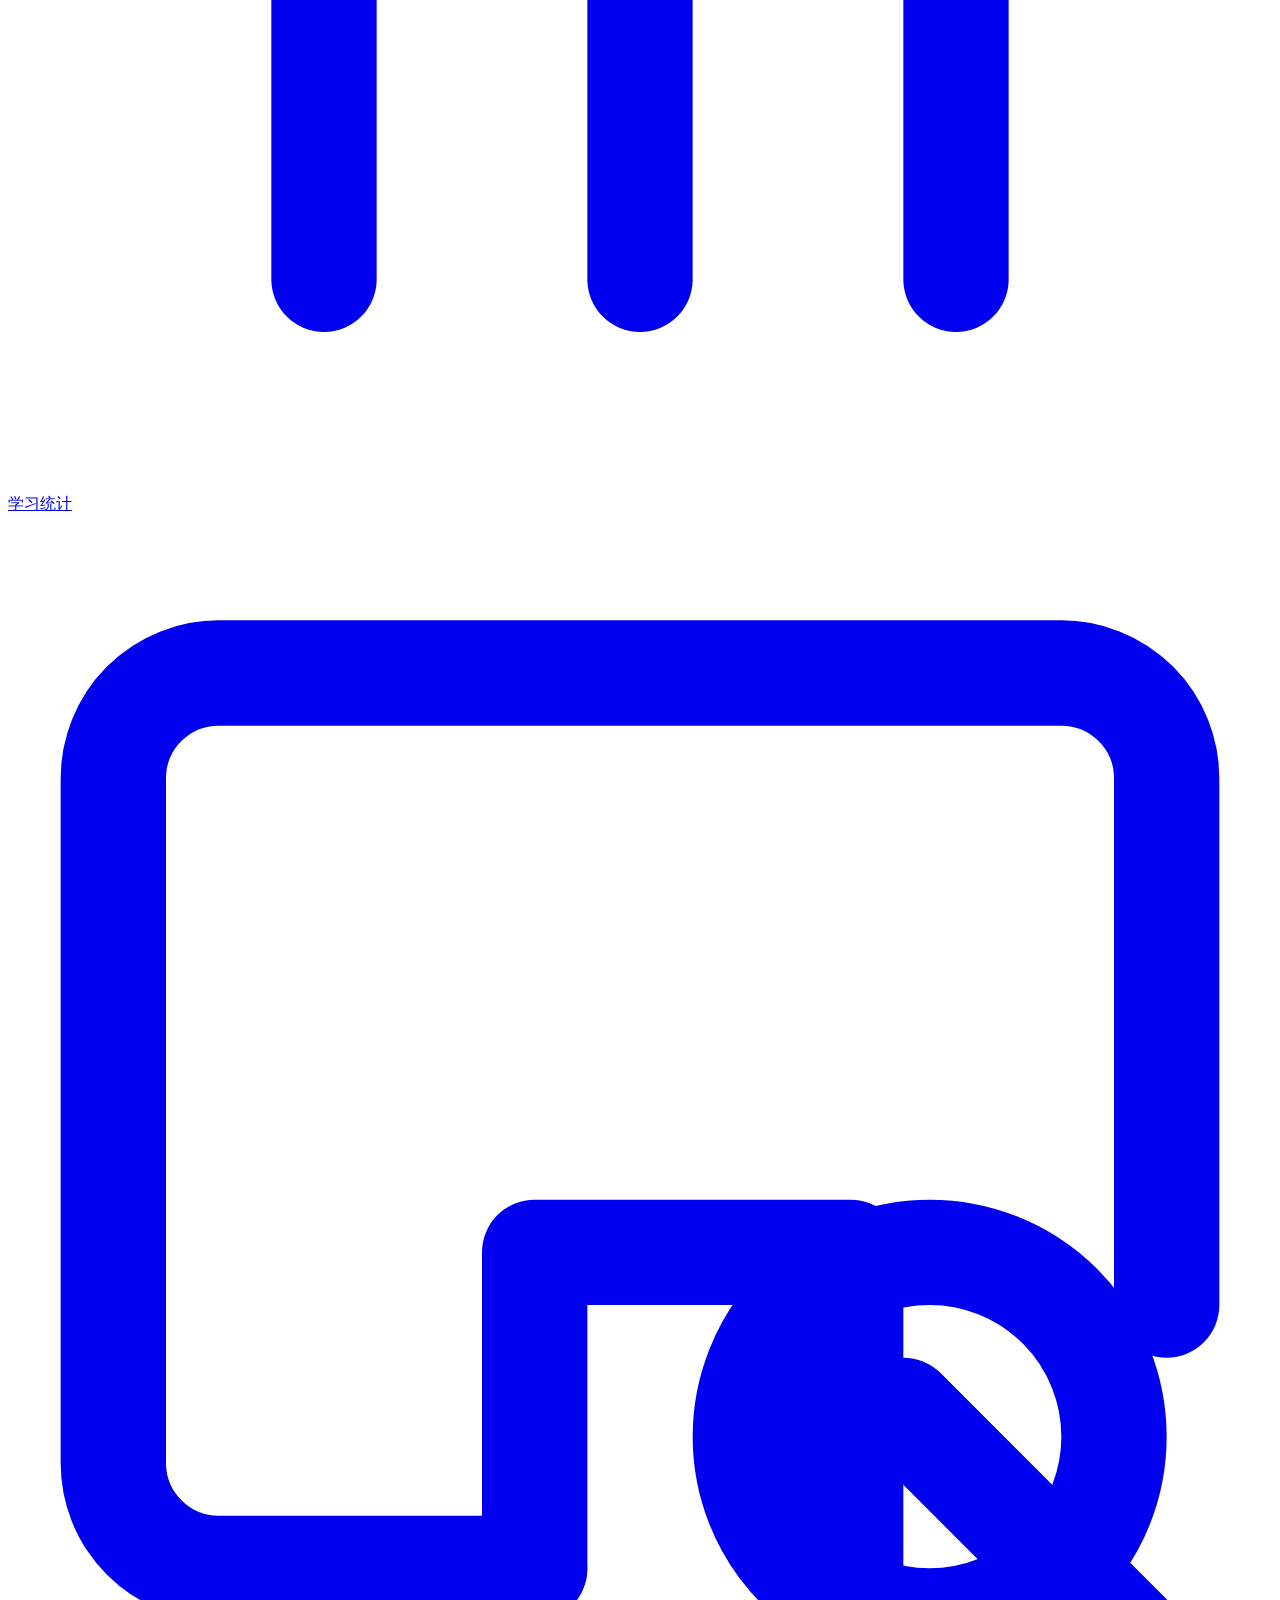
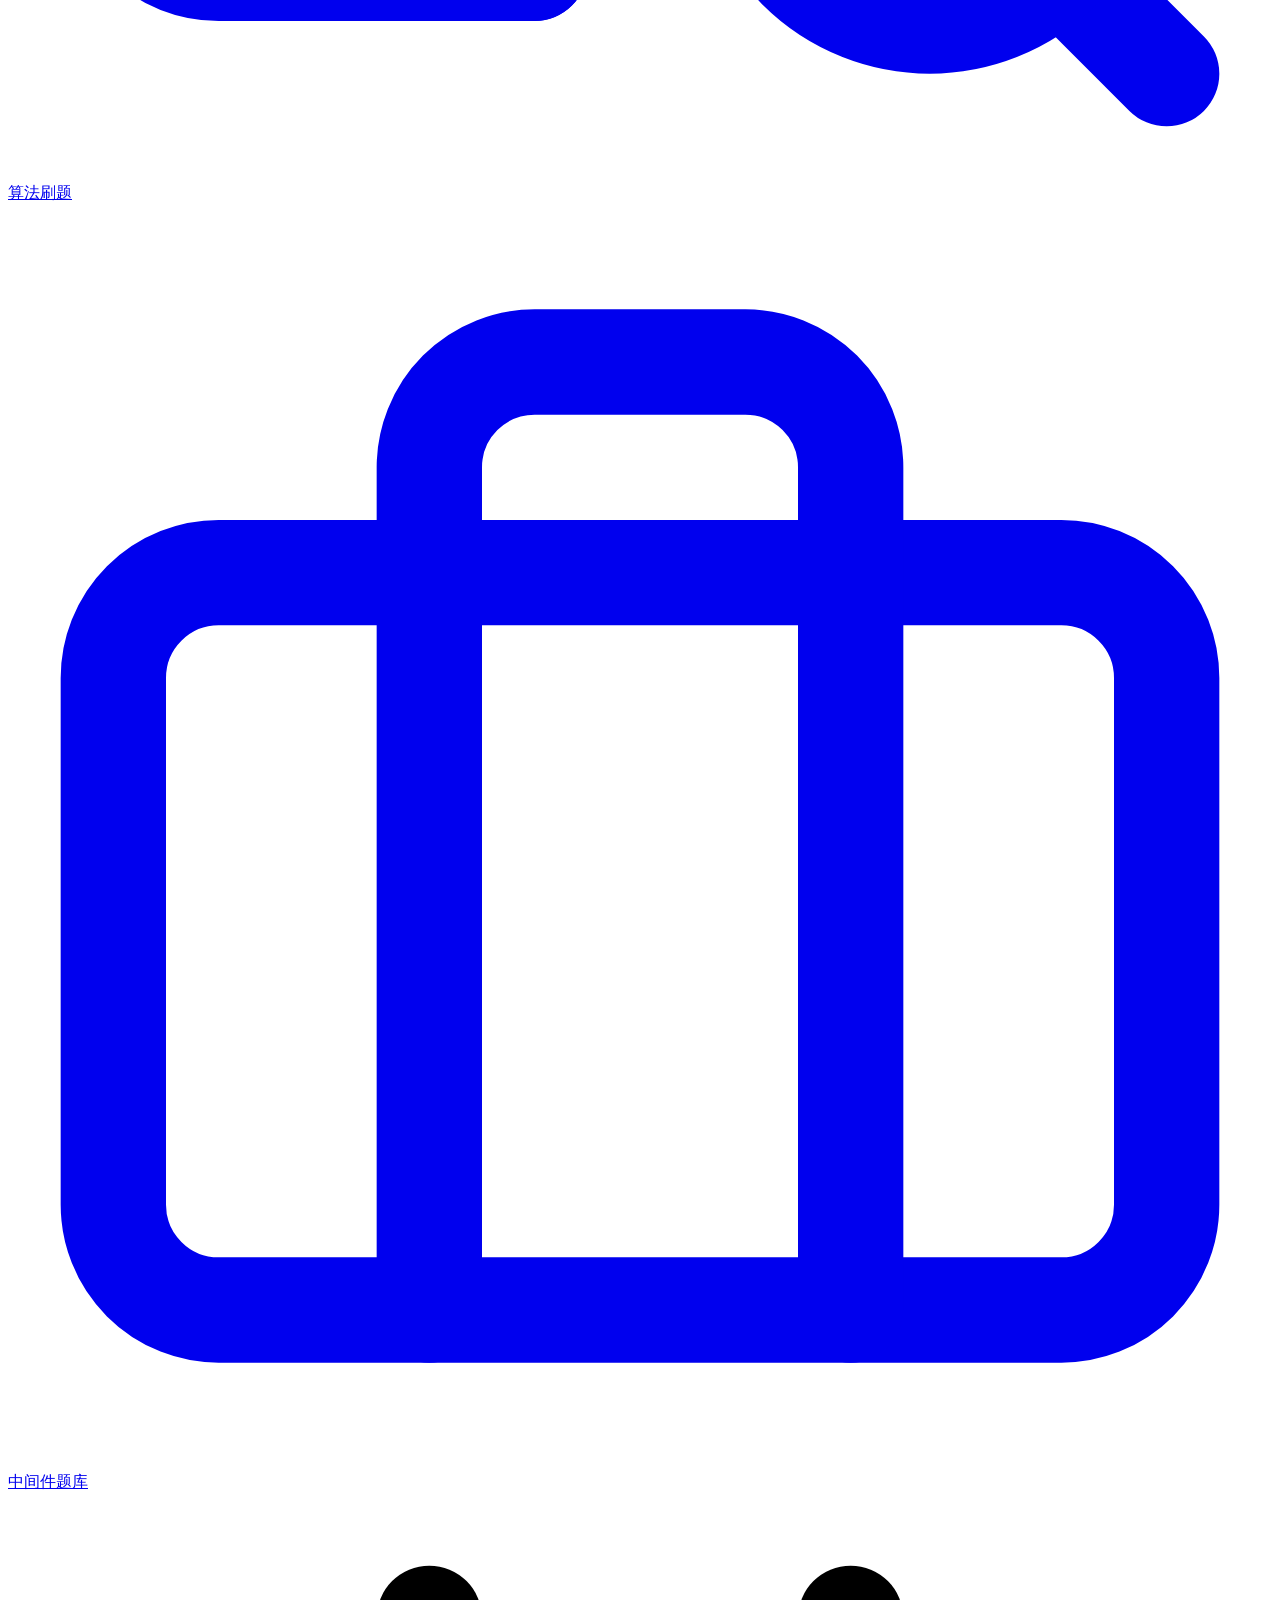
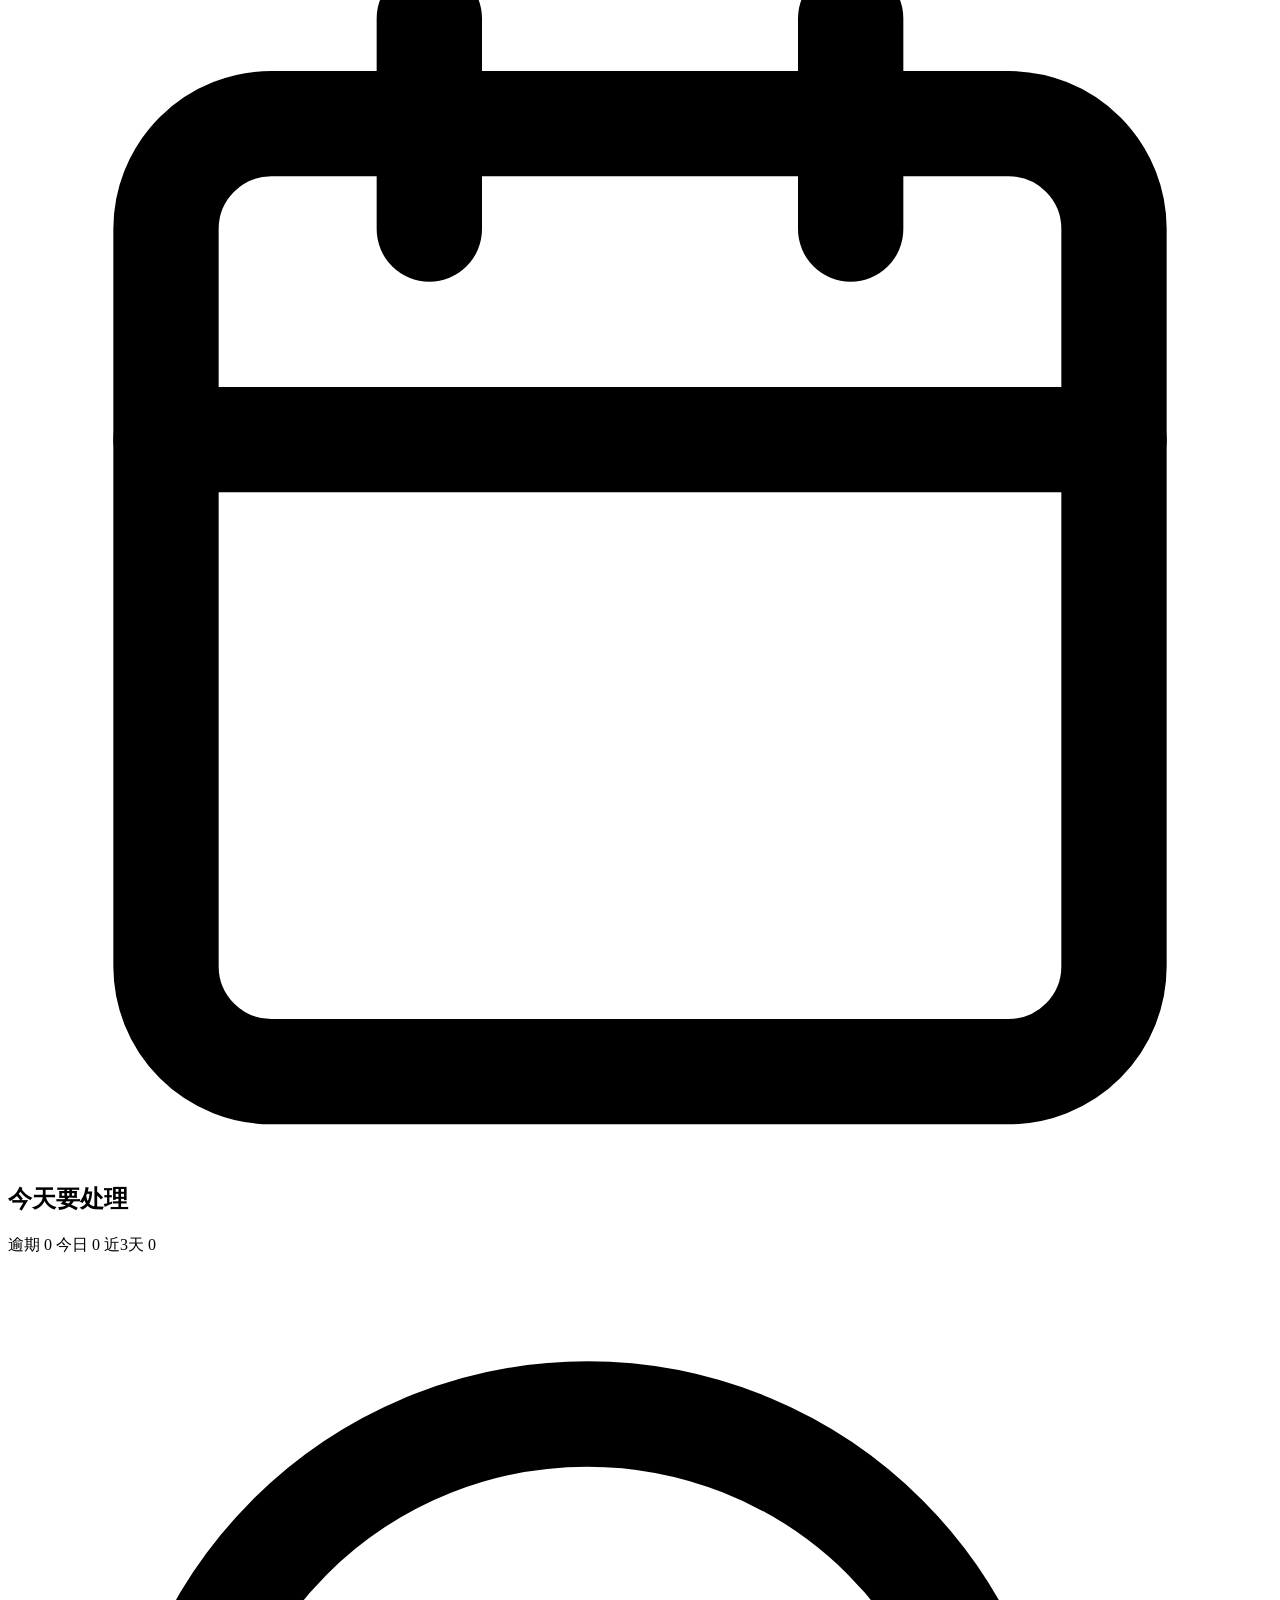
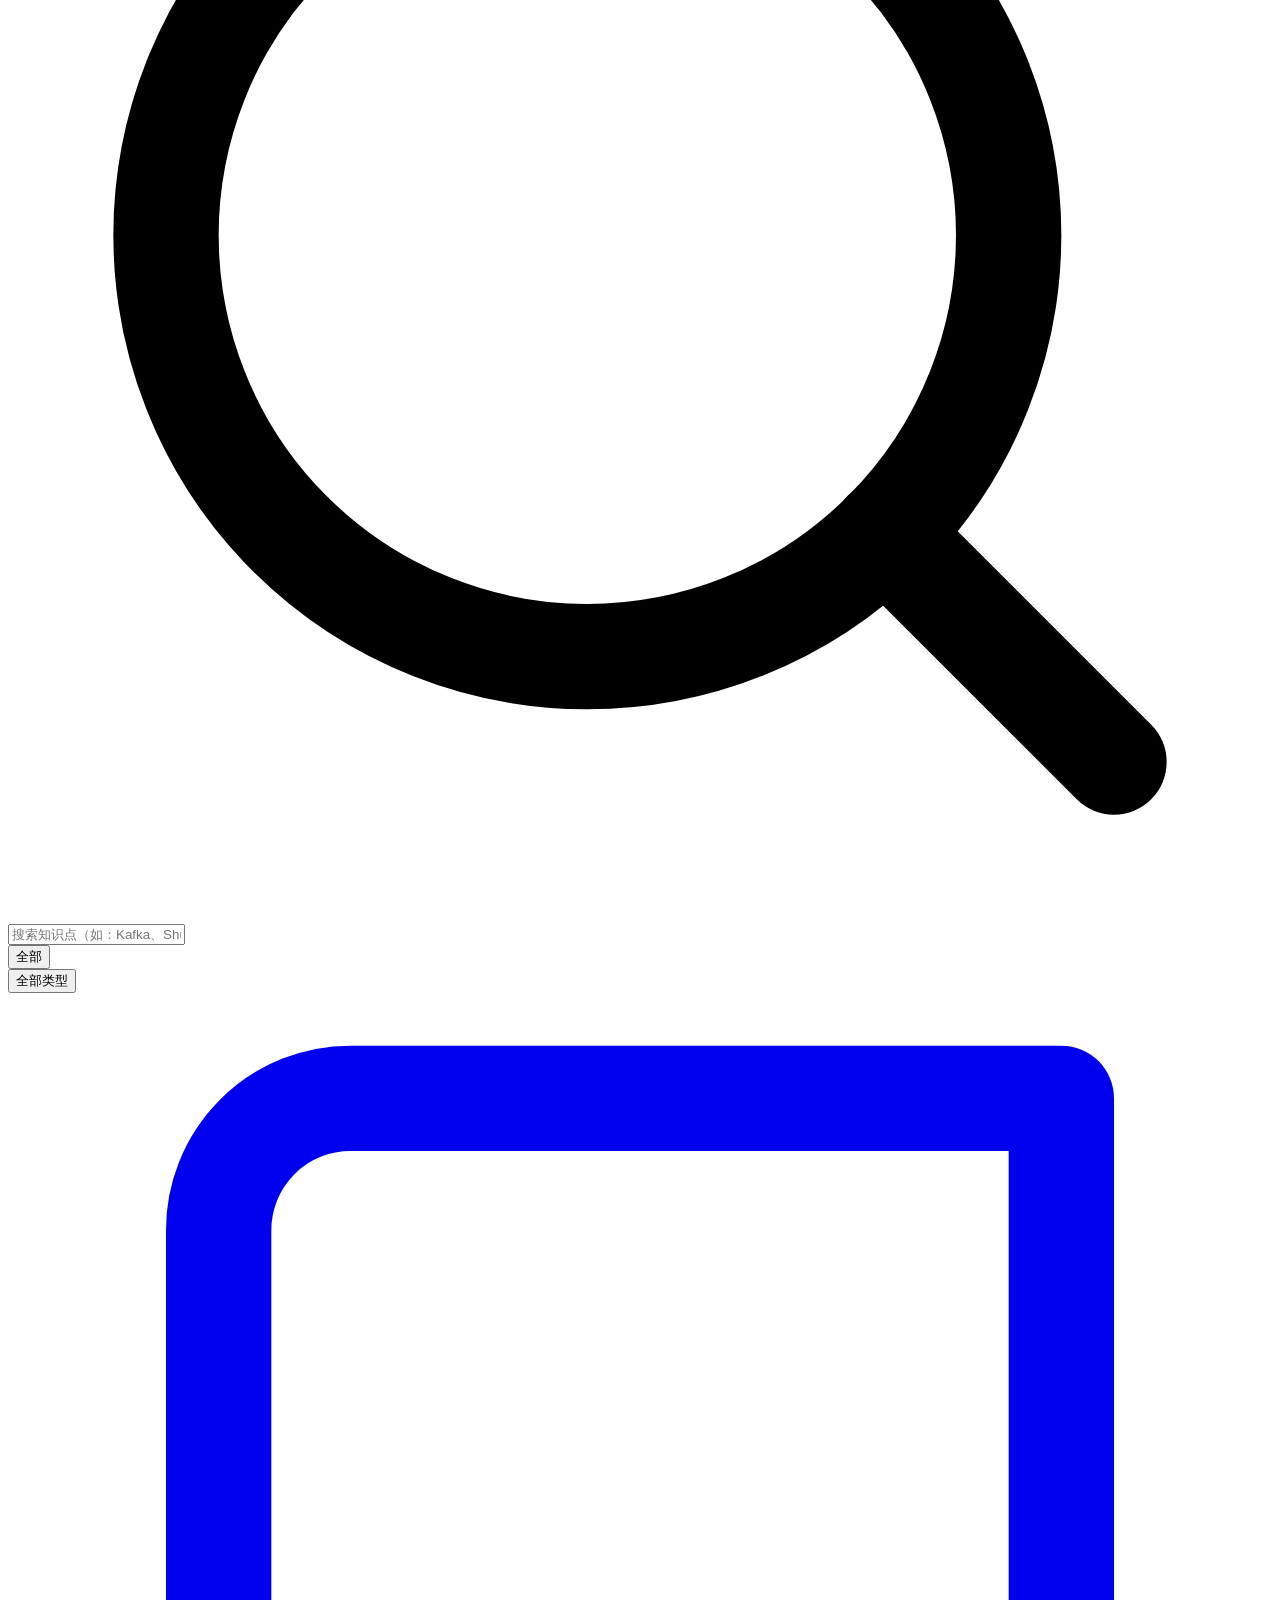
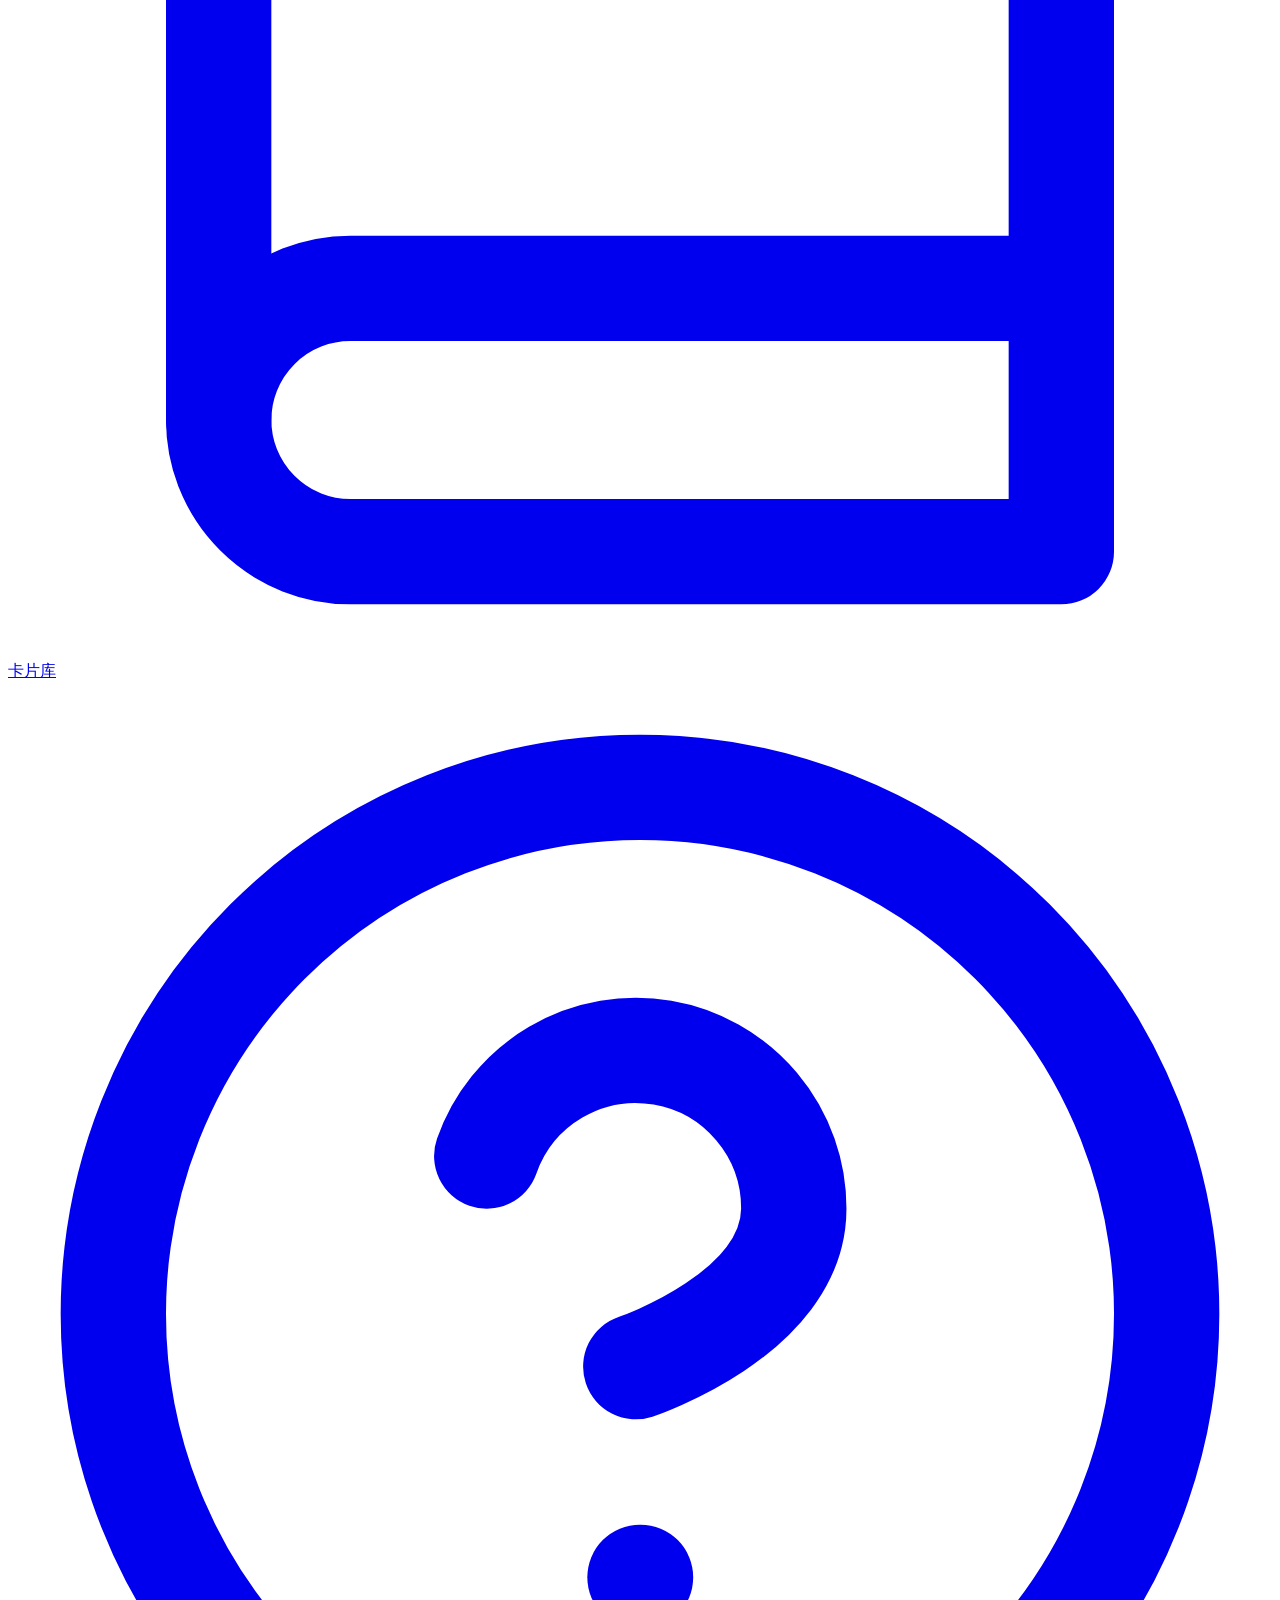
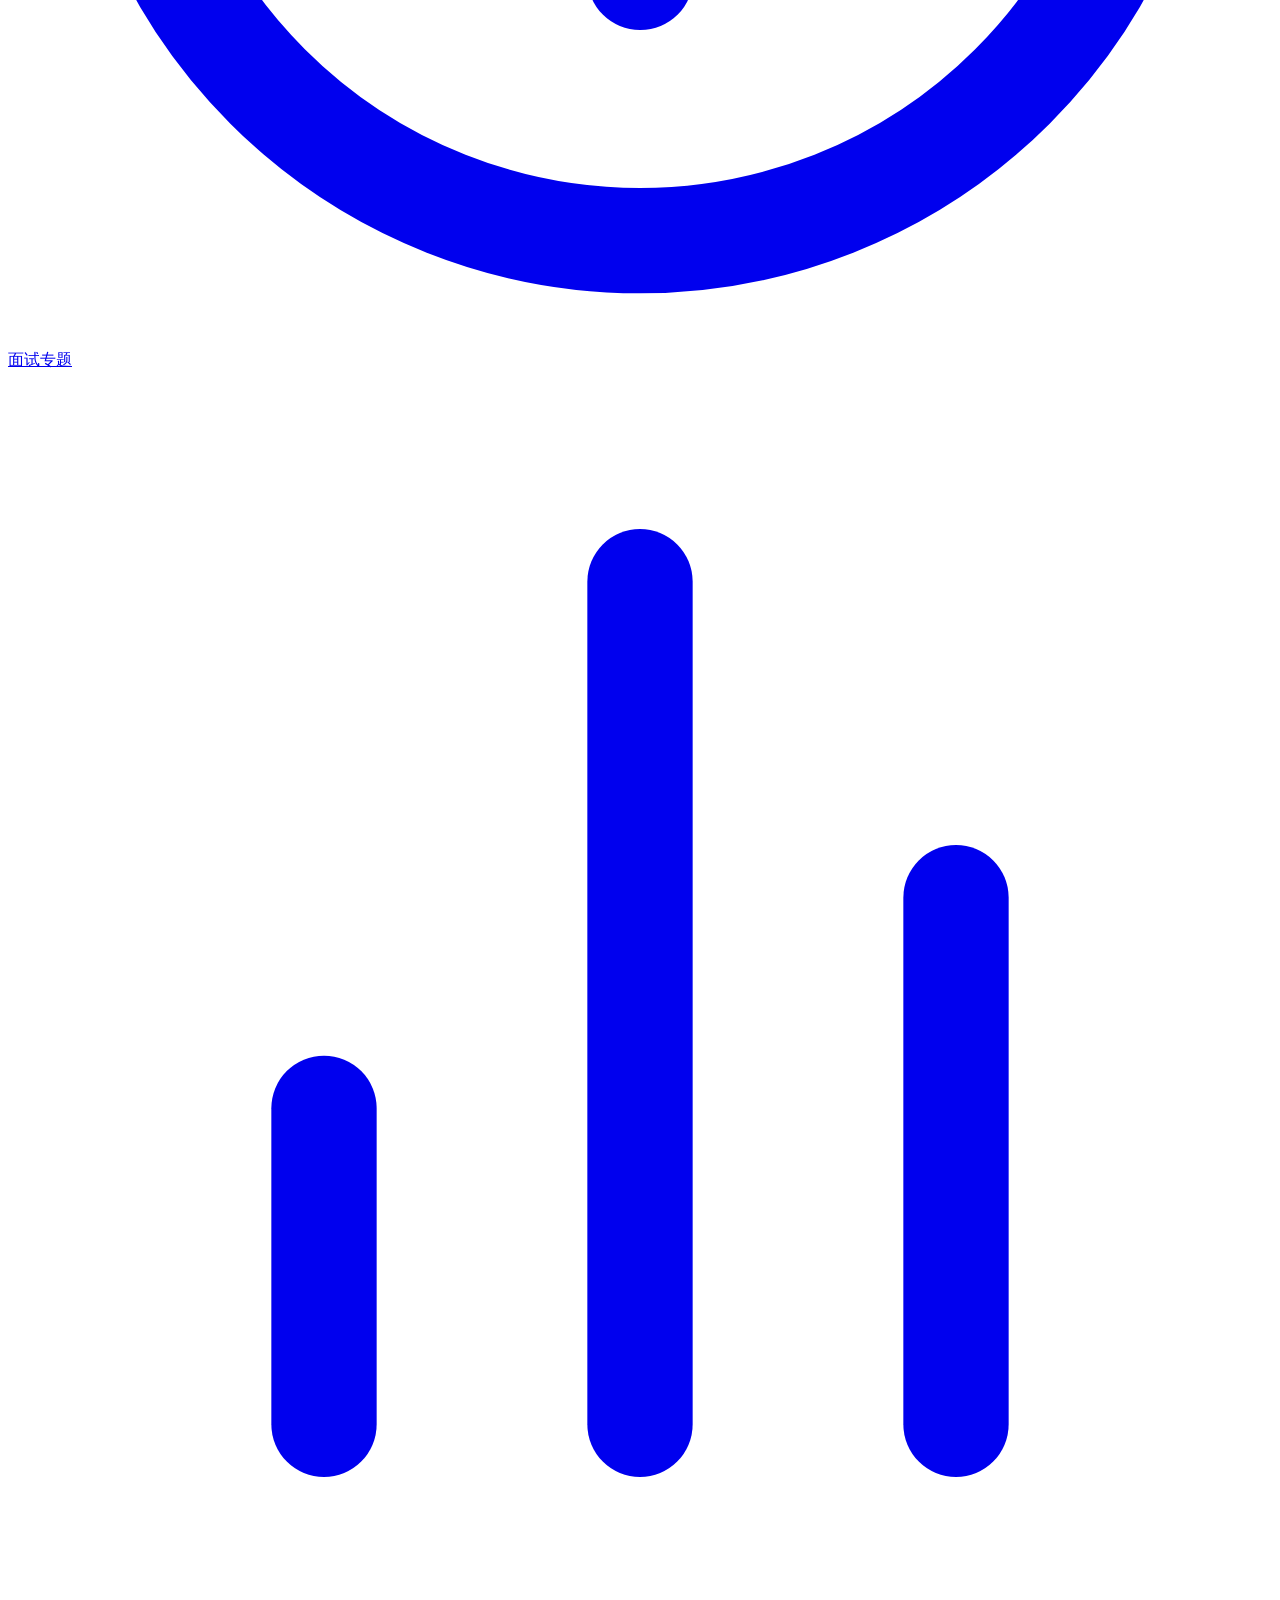
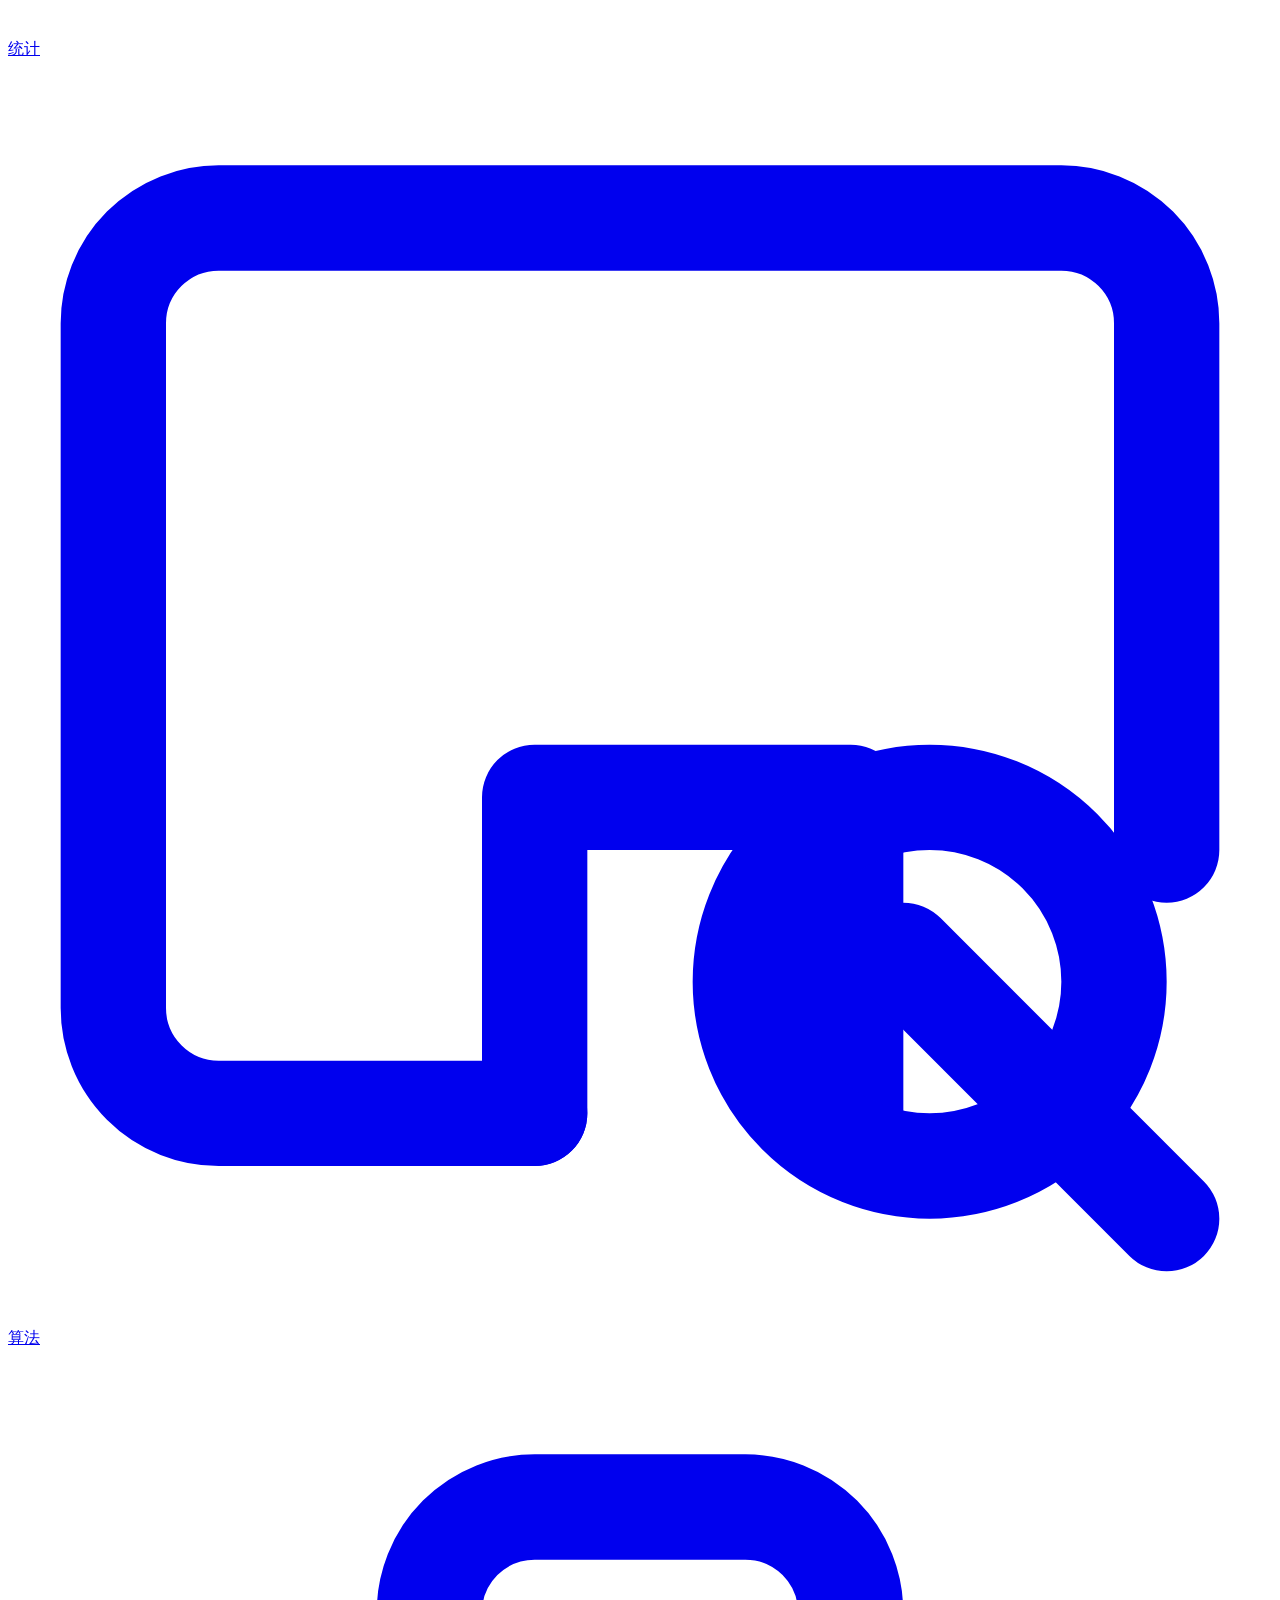
==== commit 9f7299b0: "feat: 拆分多页面架构 - 5个独立页面+卡片子页(含子知识点目录)+移除面试鸭提示文案" ====
--- a/index.html
+++ b/index.html
@@ -3,398 +3,9 @@
 <head>
 <meta charset="UTF-8">
 <meta name="viewport" content="width=device-width, initial-scale=1.0, maximum-scale=1.0, user-scalable=no, viewport-fit=cover">
-<title>zhongwang 的大数据宝典</title>
-<!-- 静态站点版：数据来自同目录 data.json（GitHub 仓库维护），复习进度保存在浏览器本地 -->
-<style>
-  * { margin: 0; padding: 0; box-sizing: border-box; -webkit-tap-highlight-color: transparent; }
-  :root {
-    --primary: #2563eb; --primary-soft: #eff6ff; --accent: #0ea5e9;
-    --bg: #f5f7fb; --card: #ffffff; --text: #0f172a; --text2: #64748b; --text3: #94a3b8;
-    --line: #e8edf4; --red: #ef4444; --red-soft: #fef2f2; --green: #10b981; --green-soft: #ecfdf5;
-    --amber: #f59e0b; --amber-soft: #fffbeb; --violet: #8b5cf6; --radius: 14px;
-    --shadow: 0 1px 3px rgba(15,23,42,.06), 0 4px 16px rgba(15,23,42,.05);
-  }
-  html, body { font-family: -apple-system, BlinkMacSystemFont, "Segoe UI", Roboto, "PingFang SC", "Hiragino Sans GB", "Microsoft YaHei", sans-serif; background: var(--bg); color: var(--text); font-size: 15px; line-height: 1.6; }
-  body { padding-bottom: 76px; }
-  button { font-family: inherit; cursor: pointer; border: none; background: none; color: inherit; }
-  input, select, textarea { font-family: inherit; font-size: 16px; color: var(--text); }
-  .wrap { max-width: 1080px; margin: 0 auto; padding: 0 14px; }
-  .hidden { display: none !important; }
-
-  /* ===== Header ===== */
-  header { background: linear-gradient(135deg, #1d4ed8, #0ea5e9); color: #fff; }
-  .hd-inner { display: flex; align-items: center; gap: 12px; padding: 18px 14px; max-width: 1080px; margin: 0 auto; flex-wrap: wrap; }
-  .hd-logo { width: 40px; height: 40px; border-radius: 11px; background: rgba(255,255,255,.16); display: flex; align-items: center; justify-content: center; flex: none; }
-  .hd-title { font-size: 18px; font-weight: 700; letter-spacing: .3px; }
-  .hd-sub { font-size: 12px; opacity: .82; margin-top: 1px; }
-  .hd-right { margin-left: auto; display: flex; align-items: center; gap: 8px; flex-wrap: wrap; }
-  .sync-pill { display: inline-flex; align-items: center; gap: 6px; background: rgba(255,255,255,.16); border-radius: 999px; padding: 5px 12px; font-size: 12px; }
-  .sync-dot { width: 8px; height: 8px; border-radius: 50%; background: #fbbf24; flex: none; }
-  .sync-dot.ok { background: #4ade80; }
-  .sync-dot.off { background: #f87171; }
-  .hd-btn { display: inline-flex; align-items: center; gap: 6px; background: rgba(255,255,255,.16); border-radius: 10px; padding: 7px 12px; font-size: 13px; color: #fff; transition: background .15s; }
-  .hd-btn:hover { background: rgba(255,255,255,.26); }
-  .hd-btn svg { width: 15px; height: 15px; }
-
-  /* ===== 备份提示 ===== */
-  .backup-tip { max-width: 1080px; margin: 12px auto 0; padding: 10px 14px; background: var(--amber-soft); border: 1px solid #fde68a; border-radius: 12px; color: #92400e; font-size: 13px; display: flex; align-items: center; gap: 8px; }
-  .backup-tip svg { width: 16px; height: 16px; flex: none; }
-  .backup-tip b { font-weight: 600; }
-
-  /* ===== 今日复习 ===== */
-  .today-card { background: var(--card); border-radius: var(--radius); box-shadow: var(--shadow); margin-top: 14px; overflow: hidden; }
-  .today-head { display: flex; align-items: center; gap: 10px; padding: 14px 16px; border-bottom: 1px solid var(--line); cursor: pointer; }
-  .today-head h2 { font-size: 16px; font-weight: 700; display: flex; align-items: center; gap: 8px; }
-  .today-head h2 svg { width: 18px; height: 18px; color: var(--primary); }
-  .today-stats { margin-left: auto; display: flex; gap: 6px; }
-  .stat-chip { font-size: 12px; padding: 3px 10px; border-radius: 999px; background: var(--bg); color: var(--text2); }
-  .stat-chip.due { background: var(--red-soft); color: var(--red); font-weight: 600; }
-  .stat-chip.today { background: var(--primary-soft); color: var(--primary); font-weight: 600; }
-  .today-body { padding: 8px 16px 14px; }
-  .t-item { display: flex; align-items: center; gap: 10px; padding: 11px 4px; border-bottom: 1px dashed var(--line); }
-  .t-item:last-child { border-bottom: none; }
-  .t-badge { flex: none; width: 8px; height: 8px; border-radius: 50%; }
-  .t-badge.over { background: var(--red); }
-  .t-badge.tdy { background: var(--primary); }
-  .t-badge.soon { background: var(--amber); }
-  .t-info { flex: 1; min-width: 0; }
-  .t-name { font-size: 14px; font-weight: 600; overflow: hidden; text-overflow: ellipsis; white-space: nowrap; }
-  .t-name.overdue { color: var(--red); }
-  .t-meta { font-size: 12px; color: var(--text2); margin-top: 2px; }
-  .t-meta b.overdue { color: var(--red); }
-  .t-act { flex: none; }
-  .btn-done { display: inline-flex; align-items: center; gap: 5px; background: var(--primary); color: #fff; font-size: 13px; font-weight: 600; padding: 8px 14px; border-radius: 10px; min-height: 40px; transition: opacity .15s; }
-  .btn-done:hover { opacity: .88; }
-  .btn-done svg { width: 14px; height: 14px; }
-  .btn-done.overdue { background: var(--red); }
-  .today-empty { text-align: center; padding: 22px 10px; color: var(--text3); font-size: 13px; }
-
-  /* ===== Tab ===== */
-  .tabs { max-width: 1080px; margin: 16px auto 0; display: flex; gap: 4px; background: var(--card); border-radius: var(--radius); padding: 5px; box-shadow: var(--shadow); }
-  .tab { flex: 1; display: flex; align-items: center; justify-content: center; gap: 7px; padding: 11px 6px; border-radius: 10px; font-size: 14px; font-weight: 600; color: var(--text2); min-height: 44px; transition: all .15s; }
-  .tab svg { width: 16px; height: 16px; }
-  .tab.on { background: var(--primary); color: #fff; box-shadow: 0 2px 8px rgba(37,99,235,.35); }
-  .tab .tab-count { font-size: 11px; background: rgba(0,0,0,.08); border-radius: 999px; padding: 1px 7px; }
-  .tab.on .tab-count { background: rgba(255,255,255,.25); }
-
-  /* ===== 筛选区 ===== */
-  .filter-bar { display: flex; flex-wrap: wrap; gap: 8px; margin: 14px 0; align-items: center; }
-  .search-box { position: relative; flex: 1; min-width: 200px; }
-  .search-box svg { position: absolute; left: 12px; top: 50%; transform: translateY(-50%); width: 15px; height: 15px; color: var(--text3); }
-  .search-box input { width: 100%; border: 1px solid var(--line); background: var(--card); border-radius: 10px; padding: 11px 12px 11px 36px; min-height: 44px; box-shadow: var(--shadow); }
-  .chip { border: 1px solid var(--line); background: var(--card); color: var(--text2); border-radius: 999px; padding: 7px 14px; font-size: 13px; min-height: 36px; transition: all .15s; }
-  .chip.on { background: var(--primary); border-color: var(--primary); color: #fff; }
-
-  /* ===== 知识卡片网格 ===== */
-  .k-grid { display: grid; grid-template-columns: repeat(auto-fill, minmax(280px, 1fr)); gap: 12px; }
-  .k-card { background: var(--card); border-radius: var(--radius); box-shadow: var(--shadow); padding: 14px 14px 12px; cursor: pointer; transition: transform .12s, box-shadow .12s; border: 1px solid transparent; position: relative; }
-  .k-card:hover { transform: translateY(-2px); box-shadow: 0 6px 20px rgba(15,23,42,.09); }
-  .k-card.overdue { border-color: #fecaca; }
-  .k-top { display: flex; align-items: center; gap: 8px; }
-  .k-stack { font-size: 11px; font-weight: 700; color: var(--primary); background: var(--primary-soft); padding: 3px 9px; border-radius: 999px; flex: none; }
-  .k-ov { font-size: 11px; font-weight: 700; color: var(--red); background: var(--red-soft); padding: 3px 9px; border-radius: 999px; flex: none; }
-  .k-name { font-size: 15px; font-weight: 700; margin: 9px 0 6px; line-height: 1.45; display: -webkit-box; -webkit-line-clamp: 2; -webkit-box-orient: vertical; overflow: hidden; }
-  .k-types { display: flex; flex-wrap: wrap; gap: 5px; }
-  .k-type { font-size: 11px; color: var(--text2); background: var(--bg); padding: 2px 8px; border-radius: 6px; }
-  .k-foot { display: flex; align-items: center; gap: 6px; margin-top: 10px; padding-top: 9px; border-top: 1px solid var(--line); font-size: 12px; color: var(--text2); }
-  .k-foot svg { width: 13px; height: 13px; color: var(--text3); }
-  .k-foot .grow { flex: 1; }
-  .k-level { display: inline-flex; align-items: center; gap: 4px; font-size: 12px; font-weight: 600; padding: 3px 9px; border-radius: 999px; }
-  .k-level.l0 { background: var(--bg); color: var(--text2); }
-  .k-level.l1 { background: var(--amber-soft); color: #b45309; }
-  .k-level.l2 { background: var(--green-soft); color: var(--green); }
-  .k-next.due { color: var(--red); font-weight: 600; }
-
-  .empty-state { text-align: center; padding: 48px 16px; color: var(--text3); }
-  .empty-state svg { width: 44px; height: 44px; opacity: .4; margin-bottom: 10px; }
-
-  /* ===== 面试题列表 ===== */
-  .iq-list { display: flex; flex-direction: column; gap: 10px; }
-  .iq-item { background: var(--card); border-radius: var(--radius); box-shadow: var(--shadow); overflow: hidden; }
-  .iq-head { display: flex; align-items: center; gap: 10px; padding: 13px 14px; cursor: pointer; }
-  .iq-idx { flex: none; width: 26px; height: 26px; border-radius: 8px; background: var(--primary-soft); color: var(--primary); font-size: 12px; font-weight: 700; display: flex; align-items: center; justify-content: center; }
-  .iq-q { flex: 1; font-size: 14px; font-weight: 600; line-height: 1.5; }
-  .iq-stack { font-size: 11px; color: var(--text2); background: var(--bg); padding: 2px 8px; border-radius: 6px; flex: none; }
-  .iq-chev { flex: none; color: var(--text3); transition: transform .2s; }
-  .iq-chev svg { width: 16px; height: 16px; display: block; }
-  .iq-item.open .iq-chev { transform: rotate(180deg); }
-  .iq-body { display: none; border-top: 1px dashed var(--line); padding: 12px 14px 14px; }
-  .iq-item.open .iq-body { display: block; }
-  .iq-actions { display: flex; gap: 8px; margin-top: 12px; flex-wrap: wrap; }
-
-  /* ===== 结构图 ===== */
-  .detail-diagram { background: #f8fafc; border: 1px solid var(--line); border-radius: 12px; padding: 10px 12px; margin: 2px 0 12px; }
-  .detail-diagram .dg-cap { font-size: 11px; color: var(--text3); text-align: center; margin-bottom: 6px; display: flex; align-items: center; justify-content: center; gap: 4px; }
-  .detail-diagram svg { width: 100%; height: auto; display: block; }
-  .k-diabadge { display: inline-flex; align-items: center; gap: 3px; font-size: 11px; color: #0e7490; background: #ecfeff; padding: 2px 8px; border-radius: 6px; }
-
-  /* ===== 面试专题：子视图 ===== */
-  .subtabs { display: flex; gap: 6px; margin: 14px 0 4px; flex-wrap: wrap; align-items: center; }
-  .subtab { border: 1px solid var(--line); background: var(--card); color: var(--text2); border-radius: 999px; padding: 8px 16px; font-size: 13px; font-weight: 600; min-height: 38px; }
-  .subtab.on { background: var(--primary); border-color: var(--primary); color: #fff; }
-  .bank-tool { display: flex; gap: 8px; margin: 10px 0 12px; flex-wrap: wrap; align-items: center; }
-  .bank-meta { font-size: 12px; color: var(--text3); }
-  .btn-random { display: inline-flex; align-items: center; gap: 6px; background: var(--violet); color: #fff; font-size: 13px; font-weight: 700; padding: 9px 16px; border-radius: 10px; min-height: 40px; }
-  .btn-random svg { width: 14px; height: 14px; }
-  .cat-item { background: var(--card); border-radius: var(--radius); box-shadow: var(--shadow); overflow: hidden; margin-bottom: 12px; }
-  .cat-head { display: flex; align-items: center; gap: 10px; padding: 13px 15px; cursor: pointer; }
-  .cat-head h3 { font-size: 15px; font-weight: 700; flex: 1; }
-  .cat-count { font-size: 12px; color: var(--text2); background: var(--bg); border-radius: 999px; padding: 3px 10px; flex: none; }
-  .cat-body { display: none; border-top: 1px dashed var(--line); padding: 6px 15px 14px; }
-  .cat-item.open .cat-body { display: block; }
-  .cat-item.open .iq-chev { transform: rotate(180deg); }
-  .bq-item { border-bottom: 1px dashed var(--line); }
-  .bq-item:last-child { border-bottom: none; }
-  .bq-head { display: flex; align-items: flex-start; gap: 10px; padding: 12px 2px; cursor: pointer; }
-  .bq-idx { flex: none; width: 24px; height: 24px; border-radius: 8px; background: var(--primary-soft); color: var(--primary); font-size: 11px; font-weight: 700; display: flex; align-items: center; justify-content: center; margin-top: 1px; }
-  .bq-q { flex: 1; font-size: 14px; font-weight: 600; line-height: 1.55; }
-  .bq-tags { display: flex; gap: 5px; margin-top: 6px; flex-wrap: wrap; }
-  .bq-tag { font-size: 10px; padding: 2px 8px; border-radius: 999px; background: var(--bg); color: var(--text2); }
-  .bq-tag.hot { background: var(--red-soft); color: var(--red); font-weight: 700; }
-  .bq-reveal { font-size: 12px; color: var(--primary); font-weight: 600; flex: none; margin-top: 4px; }
-  .bq-ans { display: none; background: var(--primary-soft); border-radius: 10px; padding: 12px 14px; margin: 0 0 12px 34px; }
-  .bq-item.open .bq-ans { display: block; }
-  .bq-item.open .bq-reveal { color: var(--text3); }
-
-  /* ===== 中间件题库 ===== */
-  #tab-bank { padding-top: 16px; }
-  .bank-grid { display: grid; grid-template-columns: repeat(auto-fill, minmax(250px, 1fr)); gap: 12px; }
-  .bk-mod { background: var(--card); border-radius: var(--radius); box-shadow: var(--shadow); overflow: hidden; break-inside: avoid; }
-  .bk-mod-head { display: flex; align-items: center; gap: 10px; padding: 13px 14px; cursor: pointer; transition: background .15s; }
-  .bk-mod-head:hover { background: var(--bg); }
-  .bk-mod-icon { flex: none; width: 38px; height: 38px; border-radius: 10px; display: flex; align-items: center; justify-content: center; font-weight: 800; font-size: 15px; color: #fff; }
-  .bk-mod-info { flex: 1; min-width: 0; }
-  .bk-mod-name { font-size: 15px; font-weight: 700; line-height: 1.3; }
-  .bk-mod-desc { font-size: 12px; color: var(--text2); margin-top: 2px; overflow: hidden; text-overflow: ellipsis; white-space: nowrap; }
-  .bk-mod-side { flex: none; text-align: right; }
-  .bk-mod-count { font-size: 12px; color: var(--text2); }
-  .bk-mod-count b { color: var(--primary); font-size: 15px; }
-  .bk-mod-chev { color: var(--text3); transition: transform .2s; }
-  .bk-mod.open .bk-mod-chev { transform: rotate(180deg); }
-  .bk-mod-body { display: none; border-top: 1px solid var(--line); padding: 6px 12px 10px; }
-  .bk-mod.open .bk-mod-body { display: block; }
-  .bk-topic { display: flex; align-items: center; gap: 8px; padding: 9px 6px; border-radius: 8px; cursor: pointer; transition: background .12s; }
-  .bk-topic:hover { background: var(--primary-soft); }
-  .bk-topic-idx { flex: none; font-size: 11px; color: var(--text3); width: 16px; text-align: right; }
-  .bk-topic-info { flex: 1; min-width: 0; }
-  .bk-topic-name { font-size: 13.5px; font-weight: 600; overflow: hidden; text-overflow: ellipsis; white-space: nowrap; }
-  .bk-topic-desc { font-size: 12px; color: var(--text2); margin-top: 1px; overflow: hidden; text-overflow: ellipsis; white-space: nowrap; }
-  .bk-topic-link { flex: none; font-size: 12px; color: var(--primary); font-weight: 600; white-space: nowrap; }
-  .bank-summary { font-size: 13px; color: var(--text2); background: var(--card); padding: 12px 14px; border-radius: var(--radius); box-shadow: var(--shadow); margin-bottom: 14px; }
-  .bank-summary b { color: var(--primary); }
-
-  /* ===== 统计 ===== */
-  #tab-stats { padding-top: 16px; }
-  .stats-wrap { display: grid; grid-template-columns: repeat(auto-fit, minmax(150px, 1fr)); gap: 10px; margin-bottom: 14px; }
-  .stat-card { background: var(--card); border-radius: var(--radius); box-shadow: var(--shadow); padding: 14px; }
-  .stat-num { font-size: 26px; font-weight: 800; line-height: 1.2; }
-  .stat-num small { font-size: 13px; font-weight: 600; color: var(--text3); }
-  .stat-label { font-size: 12px; color: var(--text2); margin-top: 3px; display: flex; align-items: center; gap: 5px; }
-  .stat-label svg { width: 13px; height: 13px; color: var(--text3); }
-  .stat-card.blue .stat-num { color: var(--primary); }
-  .stat-card.green .stat-num { color: var(--green); }
-  .stat-card.red .stat-num { color: var(--red); }
-  .stat-card.violet .stat-num { color: var(--violet); }
-  .chart-grid { display: grid; grid-template-columns: 1fr 1fr; gap: 12px; }
-  .chart-card { background: var(--card); border-radius: var(--radius); box-shadow: var(--shadow); padding: 16px; }
-  .chart-card h3 { font-size: 14px; font-weight: 700; margin-bottom: 12px; display: flex; align-items: center; gap: 7px; }
-  .chart-card h3 svg { width: 15px; height: 15px; color: var(--primary); }
-  .ring-wrap { display: flex; align-items: center; gap: 18px; flex-wrap: wrap; }
-  .legend { flex: 1; min-width: 120px; display: flex; flex-direction: column; gap: 8px; }
-  .legend-item { display: flex; align-items: center; gap: 8px; font-size: 12px; color: var(--text2); }
-  .legend-dot { width: 10px; height: 10px; border-radius: 3px; flex: none; }
-  .legend-item b { margin-left: auto; color: var(--text); font-weight: 700; }
-  .bar-row { display: flex; align-items: center; gap: 8px; margin-bottom: 8px; }
-  .bar-label { width: 86px; flex: none; font-size: 12px; color: var(--text2); overflow: hidden; text-overflow: ellipsis; white-space: nowrap; text-align: right; }
-  .bar-track { flex: 1; height: 18px; background: var(--bg); border-radius: 9px; overflow: hidden; }
-  .bar-fill { height: 100%; border-radius: 9px; min-width: 2px; }
-  .bar-val { width: 34px; flex: none; font-size: 12px; font-weight: 700; color: var(--text); text-align: right; }
-
-  /* ===== 弹窗 ===== */
-  .mask { position: fixed; inset: 0; background: rgba(15,23,42,.45); z-index: 60; display: flex; align-items: flex-end; justify-content: center; }
-  .mask.center { align-items: center; padding: 16px; }
-  .modal { background: var(--card); width: 100%; max-width: 560px; max-height: 88vh; overflow-y: auto; border-radius: 18px 18px 0 0; animation: slideUp .22s ease; }
-  .mask.center .modal { border-radius: 18px; max-height: 82vh; animation: pop .18s ease; }
-  @keyframes slideUp { from { transform: translateY(40px); opacity: .6; } to { transform: none; opacity: 1; } }
-  @keyframes pop { from { transform: scale(.95); opacity: .6; } to { transform: none; opacity: 1; } }
-  .modal-head { display: flex; align-items: center; gap: 10px; padding: 16px 18px 12px; }
-  .modal-head h3 { font-size: 16px; font-weight: 700; flex: 1; }
-  .m-close { width: 34px; height: 34px; border-radius: 10px; background: var(--bg); display: flex; align-items: center; justify-content: center; color: var(--text2); }
-  .m-close svg { width: 16px; height: 16px; }
-  .modal-body { padding: 0 18px 18px; }
-  .form-row { margin-bottom: 12px; }
-  .form-row label { display: block; font-size: 13px; font-weight: 600; color: var(--text2); margin-bottom: 6px; }
-  .form-row label i { color: var(--red); font-style: normal; }
-  .form-row input[type="text"], .form-row select, .form-row textarea, .form-row input[type="date"] {
-    width: 100%; border: 1px solid var(--line); border-radius: 10px; padding: 10px 12px; background: #fff; min-height: 44px;
-  }
-  .form-row textarea { min-height: 140px; resize: vertical; line-height: 1.55; }
-  .form-hint { font-size: 12px; color: var(--text3); margin-top: 4px; }
-  .chk-group { display: flex; flex-wrap: wrap; gap: 8px; }
-  .chk-item { display: inline-flex; align-items: center; gap: 6px; border: 1px solid var(--line); border-radius: 999px; padding: 7px 13px; font-size: 13px; color: var(--text2); cursor: pointer; min-height: 40px; user-select: none; }
-  .chk-item.on { background: var(--primary-soft); border-color: var(--primary); color: var(--primary); font-weight: 600; }
-  .chk-item input { display: none; }
-  .btn-primary { display: inline-flex; align-items: center; justify-content: center; gap: 6px; background: var(--primary); color: #fff; font-size: 14px; font-weight: 700; border-radius: 10px; padding: 11px 18px; min-height: 44px; width: 100%; }
-  .btn-primary:disabled { opacity: .6; cursor: not-allowed; }
-  .btn-ghost { display: inline-flex; align-items: center; justify-content: center; gap: 6px; border: 1px solid var(--line); background: var(--card); color: var(--text2); font-size: 13px; font-weight: 600; border-radius: 10px; padding: 9px 14px; min-height: 40px; }
-  .btn-danger { display: inline-flex; align-items: center; justify-content: center; gap: 6px; background: var(--red); color: #fff; font-size: 13px; font-weight: 700; border-radius: 10px; padding: 9px 14px; min-height: 40px; }
-  .btn-dialog { display: inline-flex; align-items: center; justify-content: center; background: var(--primary); color: #fff; font-size: 14px; font-weight: 700; border-radius: 10px; padding: 11px 22px; min-height: 44px; flex: 1; }
-  .btn-dialog.gray { background: var(--bg); color: var(--text2); }
-  .btn-dialog.red { background: var(--red); }
-
-  /* ===== 详情 ===== */
-  .detail-stack { display: flex; flex-wrap: wrap; gap: 6px; margin-bottom: 10px; }
-  .detail-markdown { font-size: 14px; line-height: 1.75; color: #1e293b; }
-  .detail-markdown h3, .detail-markdown h4 { margin: 12px 0 6px; font-weight: 700; color: var(--text); }
-  .detail-markdown h3 { font-size: 15px; }
-  .detail-markdown h4 { font-size: 14px; }
-  .detail-markdown p { margin: 6px 0; }
-  .detail-markdown ul { margin: 6px 0 6px 20px; }
-  .detail-markdown li { margin: 3px 0; }
-  .detail-markdown pre { background: #0f172a; color: #e2e8f0; border-radius: 10px; padding: 12px 14px; overflow-x: auto; font-size: 12.5px; line-height: 1.6; margin: 8px 0; font-family: "SFMono-Regular", Consolas, "Liberation Mono", Menlo, monospace; white-space: pre; }
-  .detail-markdown code { font-family: "SFMono-Regular", Consolas, "Liberation Mono", Menlo, monospace; }
-  .detail-markdown strong { font-weight: 700; color: var(--text); }
-  .detail-actions { display: flex; gap: 8px; margin-top: 14px; flex-wrap: wrap; }
-
-  /* ===== FAB / 底部栏 ===== */
-  .fab { position: fixed; right: 16px; bottom: 84px; width: 52px; height: 52px; border-radius: 50%; background: var(--primary); color: #fff; display: flex; align-items: center; justify-content: center; box-shadow: 0 6px 20px rgba(37,99,235,.4); z-index: 50; transition: transform .15s; }
-  .fab:active { transform: scale(.92); }
-  .fab svg { width: 22px; height: 22px; }
-  .bottom-nav { position: fixed; left: 0; right: 0; bottom: 0; background: rgba(255,255,255,.96); backdrop-filter: blur(10px); border-top: 1px solid var(--line); display: flex; z-index: 55; padding-bottom: env(safe-area-inset-bottom); }
-  .bn-item { flex: 1; display: flex; flex-direction: column; align-items: center; justify-content: center; gap: 3px; padding: 9px 4px 7px; font-size: 11px; color: var(--text3); min-height: 56px; }
-  .bn-item svg { width: 20px; height: 20px; }
-  .bn-item.on { color: var(--primary); font-weight: 700; }
-
-  /* ===== Toast ===== */
-  .toast { position: fixed; left: 50%; bottom: 92px; transform: translateX(-50%) translateY(10px); background: rgba(15,23,42,.9); color: #fff; font-size: 13px; padding: 10px 18px; border-radius: 999px; z-index: 99; opacity: 0; transition: all .25s; pointer-events: none; max-width: 86vw; text-align: center; }
-  .toast.show { opacity: 1; transform: translateX(-50%) translateY(0); }
-
-  /* ===== 今日打卡可点击 ===== */
-  .t-item.clickable { cursor: pointer; transition: background .12s; border-radius: 8px; }
-  .t-item.clickable:hover { background: var(--primary-soft); }
-  .t-item.clickable:active { background: var(--primary-soft); transform: scale(.997); }
-
-  /* ===== 响应式 ===== */
-  @media (max-width: 767px) {
-    body { padding-bottom: 84px; font-size: 14px; }
-    .wrap { padding: 0 12px; }
-    /* Header */
-    .hd-inner { padding: 12px 12px; gap: 10px; }
-    .hd-logo { width: 36px; height: 36px; border-radius: 10px; }
-    .hd-logo svg { width: 20px; height: 20px; }
-    .hd-title { font-size: 16px; }
-    .hd-sub { display: none; }
-    .hd-right { gap: 6px; }
-    .hd-btn { padding: 8px 10px; min-height: 40px; }
-    .hd-btn span.t { display: none; }
-    .hd-btn svg { width: 16px; height: 16px; }
-    .sync-pill { padding: 4px 10px; font-size: 11px; }
-    /* 备份提示 */
-    .backup-tip { margin: 10px 0 0; padding: 8px 12px; font-size: 12px; gap: 6px; }
-    .backup-tip svg { width: 14px; height: 14px; }
-    /* 今日复习 */
-    .today-card { margin-top: 10px; }
-    .today-head { padding: 13px 14px; gap: 8px; flex-wrap: wrap; }
-    .today-head h2 { font-size: 15px; }
-    .today-stats { gap: 4px; }
-    .stat-chip { font-size: 11px; padding: 2px 8px; }
-    .today-body { padding: 6px 14px 12px; }
-    .t-item { padding: 11px 4px; gap: 8px; }
-    .t-item.clickable:hover { background: transparent; }
-    .t-item.clickable:active { background: var(--primary-soft); }
-    .t-name { font-size: 13.5px; }
-    .t-meta { font-size: 11.5px; }
-    .btn-done { padding: 7px 12px; font-size: 12px; min-height: 38px; }
-    .btn-done svg { width: 13px; height: 13px; }
-    /* 筛选 */
-    .filter-bar { gap: 6px; margin: 10px 0; }
-    .search-box { min-width: 0; flex: 1 1 100%; }
-    .search-box input { padding: 10px 10px 10px 32px; font-size: 15px; min-height: 42px; }
-    .search-box svg { left: 10px; width: 14px; height: 14px; }
-    .chip { padding: 6px 11px; font-size: 12px; min-height: 34px; }
-    /* 知识卡片网格 */
-    .k-grid { grid-template-columns: 1fr; gap: 10px; }
-    .k-card { padding: 12px 12px 10px; }
-    .k-name { font-size: 14px; -webkit-line-clamp: 3; }
-    .k-top { gap: 6px; flex-wrap: wrap; }
-    .k-stack, .k-ov, .k-type { font-size: 10.5px; padding: 2px 8px; }
-    .k-foot { font-size: 11px; margin-top: 8px; padding-top: 8px; gap: 5px; }
-    .k-level { font-size: 11px; padding: 2px 8px; }
-    /* 面试专题 */
-    .subtabs { gap: 6px; margin: 12px 0 4px; }
-    .subtab { padding: 7px 13px; font-size: 12.5px; min-height: 36px; }
-    .bank-tool { gap: 6px; margin: 8px 0 10px; }
-    .btn-random { padding: 8px 13px; font-size: 12.5px; min-height: 38px; }
-    .cat-head { padding: 12px 13px; }
-    .cat-head h3 { font-size: 14px; }
-    .cat-count { font-size: 11px; padding: 2px 8px; }
-    .cat-body { padding: 6px 13px 12px; }
-    .bq-head { padding: 11px 2px; gap: 8px; }
-    .bq-idx { width: 22px; height: 22px; font-size: 10.5px; }
-    .bq-q { font-size: 13.5px; }
-    .bq-tag { font-size: 10px; padding: 2px 7px; }
-    .bq-reveal { font-size: 11.5px; }
-    .bq-ans { padding: 10px 11px; margin: 0 0 10px 30px; }
-    .iq-head { padding: 12px 13px; gap: 8px; }
-    .iq-q { font-size: 13.5px; }
-    .iq-stack { font-size: 10.5px; padding: 2px 7px; }
-    .iq-body { padding: 11px 13px 13px; }
-    /* 统计 */
-    .stats-wrap { grid-template-columns: repeat(2, 1fr); gap: 8px; margin-bottom: 10px; }
-    .chart-grid { grid-template-columns: 1fr; gap: 10px; }
-    .stat-card { padding: 12px; }
-    .stat-num { font-size: 22px; }
-    .stat-num small { font-size: 12px; }
-    .stat-label { font-size: 11px; }
-    .chart-card { padding: 13px; }
-    .chart-card h3 { font-size: 13px; margin-bottom: 10px; }
-    .chart-card h3 svg { width: 14px; height: 14px; }
-    .ring-wrap { gap: 12px; justify-content: center; }
-    .ring-wrap svg { width: 130px; height: 130px; }
-    .legend { min-width: 0; flex-basis: 100%; flex-direction: row; flex-wrap: wrap; gap: 6px 14px; }
-    .legend-item { font-size: 11px; }
-    .bar-label { width: 60px; font-size: 11px; }
-    .bar-val { width: 28px; font-size: 11px; }
-    .bar-track { height: 16px; }
-    /* 结构图 */
-    .detail-diagram { padding: 8px 10px; margin: 2px 0 10px; }
-    .detail-diagram .dg-cap { font-size: 10.5px; margin-bottom: 4px; }
-    .detail-diagram svg { max-height: 260px; }
-    /* 详情 */
-    .detail-markdown { font-size: 13.5px; line-height: 1.7; }
-    .detail-markdown h3 { font-size: 14px; }
-    .detail-markdown h4 { font-size: 13.5px; }
-    .detail-markdown pre { font-size: 11.5px; padding: 10px 12px; }
-    .detail-actions { gap: 8px; }
-    .detail-actions .btn-done { width: 100%; min-height: 42px; font-size: 13px; }
-    /* 弹窗：移动端全屏从底部滑入 */
-    .mask { align-items: flex-end; padding: 0; }
-    .mask.center { align-items: flex-end; padding: 0; }
-    .modal { max-width: 100%; border-radius: 14px 14px 0 0; max-height: 92vh; animation: slideUp .22s ease; }
-    .mask.center .modal { border-radius: 14px 14px 0 0; max-height: 92vh; animation: slideUp .22s ease; }
-    .modal-head { padding: 15px 16px 10px; }
-    .modal-head h3 { font-size: 15px; }
-    .modal-body { padding: 0 16px 20px; }
-    /* Toast */
-    .toast { bottom: 96px; font-size: 12px; padding: 8px 14px; max-width: 90vw; }
-    /* 隐藏 PC Tab（用底部导航替代） */
-    .tabs { display: none; }
-  }
-  @media (min-width: 768px) {
-    .bottom-nav { display: none; }
-    .mask { align-items: center; padding: 16px; }
-    .modal { border-radius: 18px; max-height: 84vh; }
-  }
-  /* 超窄屏（≤380px）进一步压缩 */
-  @media (max-width: 380px) {
-    .hd-title { font-size: 14.5px; }
-    .hd-logo { width: 32px; height: 32px; }
-    .stat-chip { font-size: 10.5px; padding: 2px 6px; }
-    .k-name { font-size: 13.5px; }
-    .bar-label { width: 52px; }
-    .ring-wrap svg { width: 116px; height: 116px; }
-  }
-</style>
+<title>知识卡片库 · zhongwang 的大数据宝典</title>
+<!-- 卡片库首页：今日待复习 + 搜索筛选 + 知识卡片网格；点击卡片进入 card.html 详情子页 -->
+<link rel="stylesheet" href="assets/app.css">
 </head>
 <body>
 
@@ -411,7 +22,7 @@
     </div>
     <div class="hd-right">
       <span class="sync-pill"><span class="sync-dot" id="syncDot"></span><span id="syncText">加载中</span></span>
-      <button class="hd-btn" onclick="exportJSON()">
+      <button class="hd-btn" onclick="BD.exportJSON(ROWS)">
         <svg viewBox="0 0 24 24" fill="none" stroke="currentColor" stroke-width="2" stroke-linecap="round" stroke-linejoin="round"><path d="M21 15v4a2 2 0 0 1-2 2H5a2 2 0 0 1-2-2v-4"></path><polyline points="7 10 12 15 17 10"></polyline><line x1="12" y1="15" x2="12" y2="3"></line></svg>
         <span class="t">导出备份</span>
       </button>
@@ -425,366 +36,118 @@
     <span>知识库已积累 <b id="backupCount">30</b> 条，且复习进度仅保存在本机浏览器，建议点击右上角「导出备份」保存 JSON 快照。</span>
   </div>
 
-  <!-- Tab -->
-  <div class="tabs">
-    <button class="tab on" data-tab="library" onclick="switchTab('library')">
+  <!-- 顶部页面导航（PC） -->
+  <nav class="tabs">
+    <a class="tab on" href="index.html">
       <svg viewBox="0 0 24 24" fill="none" stroke="currentColor" stroke-width="2" stroke-linecap="round" stroke-linejoin="round"><path d="M4 19.5A2.5 2.5 0 0 1 6.5 17H20"></path><path d="M6.5 2H20v20H6.5A2.5 2.5 0 0 1 4 19.5v-15A2.5 2.5 0 0 1 6.5 2z"></path></svg>
       知识卡片库<span class="tab-count" id="cntAll">0</span>
-    </button>
-    <button class="tab" data-tab="interview" onclick="switchTab('interview')">
+    </a>
+    <a class="tab" href="interview.html">
       <svg viewBox="0 0 24 24" fill="none" stroke="currentColor" stroke-width="2" stroke-linecap="round" stroke-linejoin="round"><circle cx="12" cy="12" r="10"></circle><path d="M9.09 9a3 3 0 0 1 5.83 1c0 2-3 3-3 3"></path><line x1="12" y1="17" x2="12.01" y2="17"></line></svg>
-      面试专题<span class="tab-count" id="cntIq">0</span>
-    </button>
-    <button class="tab" data-tab="stats" onclick="switchTab('stats')">
+      面试专题
+    </a>
+    <a class="tab" href="stats.html">
       <svg viewBox="0 0 24 24" fill="none" stroke="currentColor" stroke-width="2" stroke-linecap="round" stroke-linejoin="round"><line x1="18" y1="20" x2="18" y2="10"></line><line x1="12" y1="20" x2="12" y2="4"></line><line x1="6" y1="20" x2="6" y2="14"></line></svg>
       学习统计
-    </button>
-    <button class="tab" data-tab="algo" onclick="switchTab('algo')">
+    </a>
+    <a class="tab" href="algo.html">
       <svg viewBox="0 0 24 24" fill="none" stroke="currentColor" stroke-width="2" stroke-linecap="round" stroke-linejoin="round"><path d="M10 20H4a2 2 0 0 1-2-2V5a2 2 0 0 1 2-2h16a2 2 0 0 1 2 2v10"></path><path d="M10 20v-6h6v6"></path><path d="M22 22l-5-5"></path><circle cx="17.5" cy="17.5" r="3.5"></circle></svg>
-      算法刷题<span class="tab-count" id="cntAlgo">0</span>
-    </button>
-    <button class="tab" data-tab="bank" onclick="switchTab('bank')">
+      算法刷题
+    </a>
+    <a class="tab" href="bank.html">
       <svg viewBox="0 0 24 24" fill="none" stroke="currentColor" stroke-width="2" stroke-linecap="round" stroke-linejoin="round"><rect x="2" y="7" width="20" height="14" rx="2" ry="2"></rect><path d="M16 21V5a2 2 0 0 0-2-2h-4a2 2 0 0 0-2 2v16"></path></svg>
-      中间件题库<span class="tab-count" id="cntBank">0</span>
-    </button>
-  </div>
-
-  <!-- 知识卡片库 -->
-  <section id="tab-library">
-    <!-- 今天要处理（仅卡片库页显示） -->
-    <div class="today-card">
-      <div class="today-head" onclick="toggleToday()">
-        <h2>
-          <svg viewBox="0 0 24 24" fill="none" stroke="currentColor" stroke-width="2" stroke-linecap="round" stroke-linejoin="round"><rect x="3" y="4" width="18" height="18" rx="2" ry="2"></rect><line x1="16" y1="2" x2="16" y2="6"></line><line x1="8" y1="2" x2="8" y2="6"></line><line x1="3" y1="10" x2="21" y2="10"></line></svg>
-          今天要处理
-        </h2>
-        <div class="today-stats">
-          <span class="stat-chip due" id="statDue">逾期 0</span>
-          <span class="stat-chip today" id="statToday">今日 0</span>
-          <span class="stat-chip" id="statSoon">近3天 0</span>
-        </div>
+      中间件题库
+    </a>
+  </nav>
+
+  <!-- 今天要处理 -->
+  <div class="today-card">
+    <div class="today-head" onclick="toggleToday()">
+      <h2>
+        <svg viewBox="0 0 24 24" fill="none" stroke="currentColor" stroke-width="2" stroke-linecap="round" stroke-linejoin="round"><rect x="3" y="4" width="18" height="18" rx="2" ry="2"></rect><line x1="16" y1="2" x2="16" y2="6"></line><line x1="8" y1="2" x2="8" y2="6"></line><line x1="3" y1="10" x2="21" y2="10"></line></svg>
+        今天要处理
+      </h2>
+      <div class="today-stats">
+        <span class="stat-chip due" id="statDue">逾期 0</span>
+        <span class="stat-chip today" id="statToday">今日 0</span>
+        <span class="stat-chip" id="statSoon">近3天 0</span>
       </div>
-      <div class="today-body" id="todayBody"></div>
-    </div>
-    <div class="filter-bar">
-      <div class="search-box">
-        <svg viewBox="0 0 24 24" fill="none" stroke="currentColor" stroke-width="2" stroke-linecap="round" stroke-linejoin="round"><circle cx="11" cy="11" r="8"></circle><line x1="21" y1="21" x2="16.65" y2="16.65"></line></svg>
-        <input type="text" id="searchInput" placeholder="搜索知识点（如：Kafka、Shuffle、Checkpoint）" oninput="onSearch()">
-      </div>
-    </div>
-    <div class="filter-bar">
-      <button class="chip on" data-stack="" onclick="setStackFilter('')">全部</button>
-      <span id="stackChips"></span>
-    </div>
-    <div class="filter-bar">
-      <button class="chip on" data-type="" onclick="setTypeFilter('')">全部类型</button>
-      <span id="typeChips"></span>
-    </div>
-    <div class="k-grid" id="libraryGrid"></div>
-    <div id="libraryEmpty"></div>
-  </section>
-
-  <!-- 面试专题 -->
-  <section id="tab-interview" class="hidden">
-    <div class="subtabs">
-      <button class="subtab on" id="subBank" onclick="switchIvView('bank')">📚 专项题库</button>
-      <button class="subtab" id="subMine" onclick="switchIvView('mine')">🗂 我的面试题卡片</button>
-    </div>
-    <div id="ivBank">
-      <div class="bank-tool">
-        <button class="btn-random" onclick="randomQuestion()">
-          <svg viewBox="0 0 24 24" fill="none" stroke="currentColor" stroke-width="2" stroke-linecap="round" stroke-linejoin="round"><polyline points="16 3 21 3 21 8"></polyline><line x1="4" y1="20" x2="21" y2="3"></line><polyline points="21 16 21 21 16 21"></polyline><line x1="15" y1="15" x2="21" y2="21"></line><line x1="4" y1="4" x2="9" y2="9"></line></svg>
-          随机一题（模拟面试）
-        </button>
-        <span class="bank-meta" id="bankMeta">题库加载中…</span>
-      </div>
-      <div id="bankList"></div>
-    </div>
-    <div id="ivMine" class="hidden">
-      <div class="iq-list" id="iqList"></div>
-      <div id="iqEmpty"></div>
-    </div>
-  </section>
-
-  <!-- 学习统计 -->
-  <section id="tab-stats" class="hidden">
-    <div class="stats-wrap">
-      <div class="stat-card blue"><div class="stat-num" id="stTotal">0</div><div class="stat-label"><svg viewBox="0 0 24 24" fill="none" stroke="currentColor" stroke-width="2" stroke-linecap="round" stroke-linejoin="round"><path d="M4 19.5A2.5 2.5 0 0 1 6.5 17H20"></path><path d="M6.5 2H20v20H6.5A2.5 2.5 0 0 1 4 19.5v-15A2.5 2.5 0 0 1 6.5 2z"></path></svg>知识卡片总数</div></div>
-      <div class="stat-card green"><div class="stat-num" id="stMastered">0</div><div class="stat-label"><svg viewBox="0 0 24 24" fill="none" stroke="currentColor" stroke-width="2" stroke-linecap="round" stroke-linejoin="round"><polyline points="20 6 9 17 4 12"></polyline></svg>已掌握</div></div>
-      <div class="stat-card red"><div class="stat-num" id="stDue">0</div><div class="stat-label"><svg viewBox="0 0 24 24" fill="none" stroke="currentColor" stroke-width="2" stroke-linecap="round" stroke-linejoin="round"><circle cx="12" cy="12" r="10"></circle><polyline points="12 6 12 12 16 14"></polyline></svg>待复习（逾期+今日）</div></div>
-      <div class="stat-card violet"><div class="stat-num" id="stReviews">0</div><div class="stat-label"><svg viewBox="0 0 24 24" fill="none" stroke="currentColor" stroke-width="2" stroke-linecap="round" stroke-linejoin="round"><path d="M22 12h-4l-3 9L9 3l-3 9H2"></path></svg>累计复习次数</div></div>
-    </div>
-    <div class="chart-grid">
-      <div class="chart-card">
-        <h3><svg viewBox="0 0 24 24" fill="none" stroke="currentColor" stroke-width="2" stroke-linecap="round" stroke-linejoin="round"><path d="M21.21 15.89A10 10 0 1 1 8 2.83"></path><path d="M22 12A10 10 0 0 0 12 2v10z"></path></svg>掌握度分布</h3>
-        <div class="ring-wrap">
-          <svg id="ringSvg" viewBox="0 0 140 140" width="150" height="150" role="img" aria-label="掌握度分布环形图"></svg>
-          <div class="legend" id="levelLegend"></div>
-        </div>
-      </div>
-      <div class="chart-card">
-        <h3><svg viewBox="0 0 24 24" fill="none" stroke="currentColor" stroke-width="2" stroke-linecap="round" stroke-linejoin="round"><line x1="18" y1="20" x2="18" y2="10"></line><line x1="12" y1="20" x2="12" y2="4"></line><line x1="6" y1="20" x2="6" y2="14"></line></svg>技术栈分布（Top 8）</h3>
-        <div id="stackBars"></div>
-      </div>
-      <div class="chart-card" style="grid-column: 1 / -1;">
-        <h3><svg viewBox="0 0 24 24" fill="none" stroke="currentColor" stroke-width="2" stroke-linecap="round" stroke-linejoin="round"><path d="M2 3h6a4 4 0 0 1 4 4v14a3 3 0 0 0-3-3H2z"></path><path d="M22 3h-6a4 4 0 0 0-4 4v14a3 3 0 0 1 3-3h7z"></path></svg>知识类型分布</h3>
-        <div id="typeBars"></div>
-      </div>
-    </div>
-  </section>
-
-  <!-- 算法刷题 -->
-  <section id="tab-algo" class="hidden">
-    <div class="algo-intro" style="margin:14px 0 10px; font-size:13px; color:var(--text2); background:var(--card); padding:12px 14px; border-radius:var(--radius); box-shadow:var(--shadow);">
-      LeetCode Hot 100 高频算法题专区，涵盖数组、链表、二叉树、动态规划、回溯等核心考点。
-    </div>
-    <div class="k-grid" id="algoGrid"></div>
-    <div id="algoEmpty"></div>
-  </section>
-
-  <!-- 中间件题库 -->
-  <section id="tab-bank" class="hidden">
-    <div class="bank-summary">
-      参考面试鸭模式整理的大数据<strong>中间件高频面试考点</strong>：点击任一中间件展开知识点清单，点击知识点直达关联卡片详解。已覆盖 <b id="bankStat">0</b> 个中间件 / <b id="bankTopics">0</b> 个核心知识点。
-    </div>
-    <div class="bank-grid" id="bankGrid"></div>
-  </section>
+    </div>
+    <div class="today-body" id="todayBody"></div>
+  </div>
+
+  <!-- 搜索 + 筛选 -->
+  <div class="filter-bar">
+    <div class="search-box">
+      <svg viewBox="0 0 24 24" fill="none" stroke="currentColor" stroke-width="2" stroke-linecap="round" stroke-linejoin="round"><circle cx="11" cy="11" r="8"></circle><line x1="21" y1="21" x2="16.65" y2="16.65"></line></svg>
+      <input type="text" id="searchInput" placeholder="搜索知识点（如：Kafka、Shuffle、Checkpoint）" oninput="onSearch()">
+    </div>
+  </div>
+  <div class="filter-bar">
+    <button class="chip on" data-stack="" onclick="setStackFilter('')">全部</button>
+    <span id="stackChips"></span>
+  </div>
+  <div class="filter-bar">
+    <button class="chip on" data-type="" onclick="setTypeFilter('')">全部类型</button>
+    <span id="typeChips"></span>
+  </div>
+
+  <div class="k-grid" id="libraryGrid"></div>
+  <div id="libraryEmpty"></div>
 </div>
 
 <!-- 底部移动端导航 -->
 <nav class="bottom-nav">
-  <button class="bn-item on" data-tab="library" onclick="switchTab('library')">
+  <a class="bn-item on" href="index.html">
     <svg viewBox="0 0 24 24" fill="none" stroke="currentColor" stroke-width="2" stroke-linecap="round" stroke-linejoin="round"><path d="M4 19.5A2.5 2.5 0 0 1 6.5 17H20"></path><path d="M6.5 2H20v20H6.5A2.5 2.5 0 0 1 4 19.5v-15A2.5 2.5 0 0 1 6.5 2z"></path></svg>
     卡片库
-  </button>
-  <button class="bn-item" data-tab="interview" onclick="switchTab('interview')">
+  </a>
+  <a class="bn-item" href="interview.html">
     <svg viewBox="0 0 24 24" fill="none" stroke="currentColor" stroke-width="2" stroke-linecap="round" stroke-linejoin="round"><circle cx="12" cy="12" r="10"></circle><path d="M9.09 9a3 3 0 0 1 5.83 1c0 2-3 3-3 3"></path><line x1="12" y1="17" x2="12.01" y2="17"></line></svg>
     面试专题
-  </button>
-  <button class="bn-item" data-tab="stats" onclick="switchTab('stats')">
+  </a>
+  <a class="bn-item" href="stats.html">
     <svg viewBox="0 0 24 24" fill="none" stroke="currentColor" stroke-width="2" stroke-linecap="round" stroke-linejoin="round"><line x1="18" y1="20" x2="18" y2="10"></line><line x1="12" y1="20" x2="12" y2="4"></line><line x1="6" y1="20" x2="6" y2="14"></line></svg>
     统计
-  </button>
-  <button class="bn-item" data-tab="algo" onclick="switchTab('algo')">
+  </a>
+  <a class="bn-item" href="algo.html">
     <svg viewBox="0 0 24 24" fill="none" stroke="currentColor" stroke-width="2" stroke-linecap="round" stroke-linejoin="round"><path d="M10 20H4a2 2 0 0 1-2-2V5a2 2 0 0 1 2-2h16a2 2 0 0 1 2 2v10"></path><path d="M10 20v-6h6v6"></path><path d="M22 22l-5-5"></path><circle cx="17.5" cy="17.5" r="3.5"></circle></svg>
     算法
-  </button>
-  <button class="bn-item" data-tab="bank" onclick="switchTab('bank')">
+  </a>
+  <a class="bn-item" href="bank.html">
     <svg viewBox="0 0 24 24" fill="none" stroke="currentColor" stroke-width="2" stroke-linecap="round" stroke-linejoin="round"><rect x="2" y="7" width="20" height="14" rx="2" ry="2"></rect><path d="M16 21V5a2 2 0 0 0-2-2h-4a2 2 0 0 0-2 2v16"></path></svg>
     题库
-  </button>
+  </a>
 </nav>
 
-<!-- FAB 新增按钮已移除：知识点不支持本地编辑 -->
-<!-- 表单弹窗已移除：知识点由 GitHub 仓库统一维护，不支持本地编辑/删除 -->
-<!-- 详情弹窗 -->
-<div class="mask center hidden" id="detailMask" onclick="if(event.target===this)closeDetail()">
-  <div class="modal">
-    <div class="modal-head">
-      <h3 id="detailTitle">知识详情</h3>
-      <button class="m-close" onclick="closeDetail()">
-        <svg viewBox="0 0 24 24" fill="none" stroke="currentColor" stroke-width="2" stroke-linecap="round"><line x1="18" y1="6" x2="6" y2="18"></line><line x1="6" y1="6" x2="18" y2="18"></line></svg>
-      </button>
-    </div>
-    <div class="modal-body">
-      <div class="detail-stack" id="detailMeta"></div>
-      <div class="detail-markdown" id="detailContent"></div>
-      <div class="detail-actions" id="detailActions"></div>
-    </div>
-  </div>
-</div>
-
-<!-- 确认弹窗已移除：知识点不支持删除/清空，无需二次确认 -->
-
 <div class="toast" id="toast"></div>
 
+<script src="assets/app.js"></script>
 <script>
 (function () {
-  var STACKS = ['Hadoop', 'Spark', 'Flink', 'Kafka', 'Hive', 'HBase', 'ClickHouse', 'Doris', '数据湖', '数仓与调度', '其他'];
-  var TYPES = ['原理', '使用方法', '面试题', '架构方案', '核心代码'];
-  var LEVELS = ['待学习', '学习中', '已掌握'];
-  var INTERVALS = [1, 3, 7, 15, 30]; // 艾宾浩斯复习间隔（天）
-  var LS_PROGRESS = 'bdh_progress_v1';   // 对云端卡片的本地覆盖（复习进度/编辑）
-  var LS_CUSTOM = 'bdh_custom_v1';       // 本地新增卡片
-  var LS_DELETED = 'bdh_deleted_v1';     // 本地删除的云端卡片 id
-  var LS_FORM = 'bdh_form_v1';           // 表单草稿
-  var LS_DATA_CACHE = 'bdh_data_cache_v1'; // data.json 离线缓存
-  var LS_IV_CACHE = 'bdh_iv_cache_v1';   // interview.json 离线缓存
-  var STATE = { rows: [], baseLoaded: false, stackFilter: '', typeFilter: '', keyword: '', editingId: '', todayOpen: true, tab: 'library', ivView: 'bank', ivBank: null };
-  var CONFIRM_CB = null;
-
-  /* ---------- 工具 ---------- */
-  function pad(n) { return n < 10 ? '0' + n : '' + n; }
-  function todayStr() { var d = new Date(); return d.getFullYear() + '-' + pad(d.getMonth() + 1) + '-' + pad(d.getDate()); }
-  function addDays(dateStr, n) {
-    var p = dateStr.split('-'); var d = new Date(+p[0], +p[1] - 1, +p[2]); d.setDate(d.getDate() + n);
-    return d.getFullYear() + '-' + pad(d.getMonth() + 1) + '-' + pad(d.getDate());
-  }
-  function daysUntil(dateStr) {
-    if (!dateStr) return 9999;
-    var p = dateStr.split('-'); var d = new Date(+p[0], +p[1] - 1, +p[2]);
-    var t = new Date(); t.setHours(0, 0, 0, 0);
-    return Math.round((d - t) / 86400000);
-  }
-  function esc(s) {
-    if (s === null || s === undefined) return '';
-    return String(s).replace(/&/g, '&amp;').replace(/</g, '&lt;').replace(/>/g, '&gt;').replace(/"/g, '&quot;');
-  }
-  function $(id) { return document.getElementById(id); }
-  function toast(msg) {
-    var t = $('toast'); t.textContent = msg; t.classList.add('show');
-    clearTimeout(t._tm); t._tm = setTimeout(function () { t.classList.remove('show'); }, 2400);
-  }
-  function fmtDate(s) { if (!s) return '未安排'; var p = s.slice(0, 10).split('-'); return (+p[1]) + '月' + (+p[2]) + '日'; }
-  function hasType(row, text) { var arr = row['知识类型'] || []; for (var i = 0; i < arr.length; i++) { if (arr[i] === text) return true; } return false; }
-  function levelClass(level) {
-    if (level === '已掌握') return 'l2';
-    if (level === '学习中') return 'l1';
-    return 'l0';
-  }
-
-  /* ---------- 本地存储 ---------- */
-  function lsGet(key, fallback) {
-    try { var raw = localStorage.getItem(key); return raw ? JSON.parse(raw) : fallback; } catch (e) { return fallback; }
-  }
-  function lsSet(key, val) { try { localStorage.setItem(key, JSON.stringify(val)); } catch (e) {} }
-  function lsDel(key) { try { localStorage.removeItem(key); } catch (e) {} }
-  function getProgress() { return lsGet(LS_PROGRESS, {}); }
-  function getCustom() { return lsGet(LS_CUSTOM, []); }
-  function getDeleted() { return lsGet(LS_DELETED, []); }
-
-  /* ---------- 加载数据 ---------- */
+  var $ = BD.$, esc = BD.esc, toast = BD.toast;
+  var ROWS = [];
+  window.ROWS = ROWS; // 供导出按钮使用
+  var STATE = { stackFilter: '', typeFilter: '', keyword: '', todayOpen: true };
+
   function init() {
     renderStackChips();
     renderTypeChips();
-    loadData();
-  }
-
-  function loadData() {
-    setSync(null);
-    loadBank();
-    var cacheBust = todayStr().replace(/-/g, '');
-    fetch('data.json?t=' + cacheBust, { cache: 'no-cache' }).then(function (res) {
-      if (!res.ok) throw new Error('http ' + res.status);
-      return res.json();
-    }).then(function (list) {
-      lsSet(LS_DATA_CACHE, list);
-      STATE.rows = buildRows(list);
-      STATE.baseLoaded = true;
-      renderAll();
-      setSync(true, STATE.rows.length);
-    }).catch(function () {
-      var cached = lsGet(LS_DATA_CACHE, null);
-      if (cached && cached.length) {
-        STATE.rows = buildRows(cached);
-        STATE.baseLoaded = true;
-        renderAll();
-        setSync(false);
-        toast('云端数据加载失败，已使用本机缓存');
-      } else {
-        STATE.rows = buildRows([]);
-        renderAll();
-        setSync(false);
-        toast('数据加载失败，请刷新重试');
-      }
-    });
-  }
-
-  /* 云端基础卡片 + 本地覆盖/新增 → 有效行 */
-  function buildRows(baseList) {
-    var prog = getProgress();
-    var deleted = getDeleted();
-    var rows = [];
-    (baseList || []).forEach(function (c) {
-      if (deleted.indexOf(c.id) >= 0) return;
-      var row = {
-        _id: c.id, _base: true,
-        '名称': c.name || '未命名',
-        '技术栈': c.stack || '其他',
-        '知识类型': c.types || [],
-        '掌握度': c.level || '待学习',
-        '详细内容': c.content || '',
-        '结构图': c.diagram || '',
-        '复习次数': c.reviewCount || 0,
-        '上次复习': c.lastReview || '',
-        '下次复习': c.nextReview || ''
-      };
-      var ov = prog[c.id];
-      if (ov) { for (var k in ov) { if (ov[k] !== undefined && ov[k] !== null && ov[k] !== '') row[k] = ov[k]; } }
-      rows.push(row);
-    });
-    getCustom().forEach(function (c) {
-      rows.push({
-        _id: c.id, _base: false,
-        '名称': c.name, '技术栈': c.stack, '知识类型': c.types || [],
-        '掌握度': c.level || '待学习', '详细内容': c.content || '',
-        '结构图': c.diagram || '',
-        '复习次数': c.reviewCount || 0, '上次复习': c.lastReview || '', '下次复习': c.nextReview || ''
-      });
-    });
-    return rows;
-  }
-
-  /* ---------- 筛选 chips ---------- */
-  function renderStackChips() {
-    var box = $('stackChips'); box.innerHTML = '';
-    for (var i = 0; i < STACKS.length; i++) {
-      (function (s) {
-        var b = document.createElement('button');
-        b.className = 'chip' + (STATE.stackFilter === s ? ' on' : '');
-        b.textContent = s;
-        b.onclick = function () { setStackFilter(STATE.stackFilter === s ? '' : s); };
-        box.appendChild(b);
-      })(STACKS[i]);
-    }
-  }
-
-  function renderTypeChips() {
-    var box = $('typeChips'); box.innerHTML = '';
-    for (var i = 0; i < TYPES.length; i++) {
-      (function (t) {
-        var b = document.createElement('button');
-        b.className = 'chip' + (STATE.typeFilter === t ? ' on' : '');
-        b.textContent = t;
-        b.onclick = function () { setTypeFilter(STATE.typeFilter === t ? '' : t); };
-        box.appendChild(b);
-      })(TYPES[i]);
-    }
-  }
-
-  function setStackFilter(s) { STATE.stackFilter = s; renderStackChips(); renderLibrary(); }
-  function setTypeFilter(t) { STATE.typeFilter = t; renderTypeChips(); renderLibrary(); }
-  function onSearch() { STATE.keyword = $('searchInput').value.trim(); renderLibrary(); }
-
-  function filteredRows() {
-    var k = STATE.keyword.toLowerCase();
-    return STATE.rows.filter(function (r) {
-      if (STATE.stackFilter && r['技术栈'] !== STATE.stackFilter) return false;
-      if (STATE.typeFilter && !hasType(r, STATE.typeFilter)) return false;
-      if (k) {
-        var hay = ((r['名称'] || '') + ' ' + (r['详细内容'] || '') + ' ' + (r['技术栈'] || '')).toLowerCase();
-        if (hay.indexOf(k) < 0) return false;
-      }
-      return true;
-    });
-  }
-
-  /* ---------- 渲染 ---------- */
-  function renderAll() {
-    renderToday();
-    renderLibrary();
-    renderInterview();
-    renderStats();
-    renderAlgo();
-    renderBankModules();
-    renderBackupTip();
-    if (STATE.tab) switchTab(STATE.tab, true);
-  }
-
+    BD.loadRows(function (rows, ok, count) {
+      ROWS.length = 0;
+      rows.forEach(function (r) { ROWS.push(r); });
+      BD.setSync(ok, count);
+      renderToday();
+      renderLibrary();
+      renderBackupTip();
+    });
+  }
+
+  /* ---------- 今日要处理 ---------- */
   function renderToday() {
     var due = [], tdy = [], soon = [];
-    STATE.rows.forEach(function (r) {
-      var du = daysUntil(r['下次复习']);
+    ROWS.forEach(function (r) {
+      var du = BD.daysUntil(r['下次复习']);
       if (du < 0) { due.push(r); } else if (du === 0) { tdy.push(r); } else if (du <= 3) { soon.push(r); }
     });
     $('statDue').textContent = '逾期 ' + due.length;
@@ -796,34 +159,34 @@
       return;
     }
     body.innerHTML = '';
-    var groups = [{ list: due, cls: 'over', label: '逾期未复习' }, { list: tdy, cls: 'tdy', label: '今天到期' }, { list: soon, cls: 'soon', label: '近3天到期' }];
+    var groups = [{ list: due, cls: 'over' }, { list: tdy, cls: 'tdy' }, { list: soon, cls: 'soon' }];
     for (var g = 0; g < groups.length; g++) {
       var grp = groups[g];
       for (var i = 0; i < grp.list.length; i++) {
-        (function (r, cls, label) {
-          var du = daysUntil(r['下次复习']);
+        (function (r, cls) {
+          var du = BD.daysUntil(r['下次复习']);
           var div = document.createElement('div'); div.className = 't-item clickable';
-          div.title = '点击查看卡片详情';
+          div.title = '点击进入卡片详情';
           var badge = document.createElement('span'); badge.className = 't-badge ' + cls;
           var info = document.createElement('div'); info.className = 't-info';
           var name = document.createElement('div'); name.className = 't-name' + (cls === 'over' ? ' overdue' : '');
           name.textContent = r['名称'] || '未命名';
           var meta = document.createElement('div'); meta.className = 't-meta';
           var metaTxt = (r['技术栈'] || '') + ' · ';
-          if (cls === 'over') { metaTxt += '逾期 ' + (-du) + ' 天'; } else if (cls === 'tdy') { metaTxt += '今天到期'; } else { metaTxt += fmtDate(r['下次复习']) + ' 到期'; }
+          if (cls === 'over') { metaTxt += '逾期 ' + (-du) + ' 天'; } else if (cls === 'tdy') { metaTxt += '今天到期'; } else { metaTxt += BD.fmtDate(r['下次复习']) + ' 到期'; }
           metaTxt += ' · 已复习 ' + (r['复习次数'] || 0) + ' 次 · 点击查看';
           meta.innerHTML = metaTxt;
           var act = document.createElement('div'); act.className = 't-act';
           var btn = document.createElement('button');
           btn.className = 'btn-done' + (cls === 'over' ? ' overdue' : '');
           btn.innerHTML = '<svg viewBox="0 0 24 24" fill="none" stroke="currentColor" stroke-width="2.4" stroke-linecap="round" stroke-linejoin="round"><polyline points="20 6 9 17 4 12"></polyline></svg>' + (cls === 'over' ? '补复习' : '完成复习');
-          btn.onclick = function (e) { e.stopPropagation(); completeReview(r); };
+          btn.onclick = function (e) { e.stopPropagation(); BD.completeReview(r); renderToday(); renderLibrary(); };
           act.appendChild(btn);
-          div.onclick = function () { openDetail(r); };
+          div.onclick = function () { location.href = BD.cardUrl(r._id); };
           div.appendChild(badge); div.appendChild(info); div.appendChild(act);
           info.appendChild(name); info.appendChild(meta);
           body.appendChild(div);
-        })(grp.list[i], grp.cls, grp.label);
+        })(grp.list[i], grp.cls);
       }
     }
   }
@@ -834,662 +197,101 @@
     body.classList.toggle('hidden', !STATE.todayOpen);
   }
 
+  /* ---------- 筛选 ---------- */
+  function renderStackChips() {
+    var box = $('stackChips'); box.innerHTML = '';
+    BD.STACKS.forEach(function (s) {
+      var b = document.createElement('button');
+      b.className = 'chip' + (STATE.stackFilter === s ? ' on' : '');
+      b.textContent = s;
+      b.onclick = function () { setStackFilter(STATE.stackFilter === s ? '' : s); };
+      box.appendChild(b);
+    });
+    var allBtn = document.querySelector('.chip[data-stack]');
+    allBtn.classList.toggle('on', !STATE.stackFilter);
+  }
+
+  function renderTypeChips() {
+    var box = $('typeChips'); box.innerHTML = '';
+    BD.TYPES.forEach(function (t) {
+      var b = document.createElement('button');
+      b.className = 'chip' + (STATE.typeFilter === t ? ' on' : '');
+      b.textContent = t;
+      b.onclick = function () { setTypeFilter(STATE.typeFilter === t ? '' : t); };
+      box.appendChild(b);
+    });
+    var allBtn = document.querySelector('.chip[data-type]');
+    allBtn.classList.toggle('on', !STATE.typeFilter);
+  }
+
+  function setStackFilter(s) { STATE.stackFilter = s; renderStackChips(); renderLibrary(); }
+  function setTypeFilter(t) { STATE.typeFilter = t; renderTypeChips(); renderLibrary(); }
+  function onSearch() { STATE.keyword = $('searchInput').value.trim(); renderLibrary(); }
+
+  function filteredRows() {
+    var k = STATE.keyword.toLowerCase();
+    return ROWS.filter(function (r) {
+      if (STATE.stackFilter && r['技术栈'] !== STATE.stackFilter) return false;
+      if (STATE.typeFilter && !BD.hasType(r, STATE.typeFilter)) return false;
+      if (k) {
+        var hay = ((r['名称'] || '') + ' ' + (r['详细内容'] || '') + ' ' + (r['技术栈'] || '')).toLowerCase();
+        if (hay.indexOf(k) < 0) return false;
+      }
+      return true;
+    });
+  }
+
+  /* ---------- 卡片网格 ---------- */
   function renderLibrary() {
     var rows = filteredRows();
-    $('cntAll').textContent = STATE.rows.length;
+    $('cntAll').textContent = ROWS.length;
     var grid = $('libraryGrid'); grid.innerHTML = '';
     var empty = $('libraryEmpty'); empty.innerHTML = '';
     if (!rows.length) {
-      empty.innerHTML = '<div class="empty-state"><svg viewBox="0 0 24 24" fill="none" stroke="currentColor" stroke-width="1.6" stroke-linecap="round" stroke-linejoin="round"><path d="M4 19.5A2.5 2.5 0 0 1 6.5 17H20"></path><path d="M6.5 2H20v20H6.5A2.5 2.5 0 0 1 4 19.5v-15A2.5 2.5 0 0 1 6.5 2z"></path></svg><div>暂无匹配的知识卡片<br>点击右下角 + 新增，或调整筛选条件</div></div>';
+      empty.innerHTML = '<div class="empty-state"><svg viewBox="0 0 24 24" fill="none" stroke="currentColor" stroke-width="1.6" stroke-linecap="round" stroke-linejoin="round"><path d="M4 19.5A2.5 2.5 0 0 1 6.5 17H20"></path><path d="M6.5 2H20v20H6.5A2.5 2.5 0 0 1 4 19.5v-15A2.5 2.5 0 0 1 6.5 2z"></path></svg><div>暂无匹配的知识卡片<br>请调整筛选条件</div></div>';
       return;
     }
-    rows.forEach(function (r) {
-      var du = daysUntil(r['下次复习']);
-      var card = document.createElement('div');
-      card.className = 'k-card' + (du < 0 ? ' overdue' : '');
-      var stack = r['技术栈'] || '';
-      var types = r['知识类型'] || [];
-      var html = '';
-      html += '<div class="k-top">';
-      if (stack) html += '<span class="k-stack">' + esc(stack) + '</span>';
-      if (du < 0) html += '<span class="k-ov">逾期 ' + (-du) + ' 天</span>';
-      if (!r._base) html += '<span class="k-type" style="background:var(--amber-soft);color:#b45309">本地</span>';
-      html += '</div>';
-      html += '<div class="k-name">' + esc(r['名称'] || '未命名') + '</div>';
-      html += '<div class="k-types">';
-      for (var i = 0; i < types.length; i++) { html += '<span class="k-type">' + esc(types[i]) + '</span>'; }
-      if (r['结构图']) html += '<span class="k-diabadge">📐 图解</span>';
-      html += '</div>';
-      var lv = r['掌握度'] || '待学习';
-      html += '<div class="k-foot">';
-      html += '<svg viewBox="0 0 24 24" fill="none" stroke="currentColor" stroke-width="2" stroke-linecap="round" stroke-linejoin="round"><rect x="3" y="4" width="18" height="18" rx="2" ry="2"></rect><line x1="16" y1="2" x2="16" y2="6"></line><line x1="8" y1="2" x2="8" y2="6"></line><line x1="3" y1="10" x2="21" y2="10"></line></svg>';
-      html += '<span class="k-next' + (du < 0 ? ' due' : '') + '">' + (du < 0 ? '应于 ' + fmtDate(r['下次复习']) + ' 复习' : (du === 0 ? '今天复习' : fmtDate(r['下次复习']) + ' 复习')) + '</span>';
-      html += '<span class="grow"></span>';
-      html += '<span class="k-level ' + levelClass(lv) + '">' + esc(lv) + '</span>';
-      html += '</div>';
-      card.innerHTML = html;
-      card.onclick = function () { openDetail(r); };
-      grid.appendChild(card);
-    });
-  }
-
-  function renderInterview() {
-    var rows = STATE.rows.filter(function (r) { return hasType(r, '面试题'); });
-    updateIvCount();
-    var list = $('iqList'); list.innerHTML = '';
-    var empty = $('iqEmpty'); empty.innerHTML = '';
-    if (!rows.length) {
-      empty.innerHTML = '<div class="empty-state"><svg viewBox="0 0 24 24" fill="none" stroke="currentColor" stroke-width="1.6" stroke-linecap="round" stroke-linejoin="round"><circle cx="12" cy="12" r="10"></circle><path d="M9.09 9a3 3 0 0 1 5.83 1c0 2-3 3-3 3"></path><line x1="12" y1="17" x2="12.01" y2="17"></line></svg><div>暂无面试题记录<br>新增知识卡片时勾选「面试题」类型即可收录</div></div>';
-      return;
-    }
-    rows.forEach(function (r, idx) {
-      var item = document.createElement('div'); item.className = 'iq-item';
-      var head = document.createElement('div'); head.className = 'iq-head';
-      var idxEl = document.createElement('span'); idxEl.className = 'iq-idx'; idxEl.textContent = (idx + 1);
-      var q = document.createElement('div'); q.className = 'iq-q'; q.textContent = r['名称'];
-      var st = document.createElement('span'); st.className = 'iq-stack'; st.textContent = r['技术栈'] || '未分类';
-      var chev = document.createElement('span'); chev.className = 'iq-chev';
-      chev.innerHTML = '<svg viewBox="0 0 24 24" fill="none" stroke="currentColor" stroke-width="2" stroke-linecap="round" stroke-linejoin="round"><polyline points="6 9 12 15 18 9"></polyline></svg>';
-      head.appendChild(idxEl); head.appendChild(q); head.appendChild(st); head.appendChild(chev);
-      var body = document.createElement('div'); body.className = 'iq-body';
-      body.innerHTML = (r['结构图'] ? '<div class="detail-diagram"><div class="dg-cap">📐 结构示意</div>' + r['结构图'] + '</div>' : '')
-        + '<div class="detail-markdown">' + renderMarkdown(r['详细内容']) + '</div>';
-      var acts = document.createElement('div'); acts.className = 'iq-actions';
-      var lvBtn = document.createElement('button'); lvBtn.className = 'btn-ghost';
-      lvBtn.innerHTML = '掌握度：' + esc(r['掌握度'] || '待学习');
-      lvBtn.onclick = function () { openDetail(r); };
-      var doneBtn = document.createElement('button'); doneBtn.className = 'btn-done';
-      doneBtn.innerHTML = '<svg viewBox="0 0 24 24" fill="none" stroke="currentColor" stroke-width="2.4" stroke-linecap="round" stroke-linejoin="round"><polyline points="20 6 9 17 4 12"></polyline></svg>完成复习';
-      doneBtn.onclick = function () { completeReview(r); };
-      acts.appendChild(lvBtn); acts.appendChild(doneBtn);
-      body.appendChild(acts);
-      head.onclick = function () { item.classList.toggle('open'); };
-      item.appendChild(head); item.appendChild(body);
-      list.appendChild(item);
-    });
-  }
-
-  /* ---------- 统计 ---------- */
-  function renderStats() {
-    var rows = STATE.rows;
-    var total = rows.length;
-    var mastered = 0, learning = 0, pending = 0, reviews = 0, dueCount = 0;
-    rows.forEach(function (r) {
-      var lv = r['掌握度'] || '待学习';
-      if (lv === '已掌握') mastered++; else if (lv === '学习中') learning++; else pending++;
-      reviews += (r['复习次数'] || 0);
-      if (daysUntil(r['下次复习']) <= 0) dueCount++;
-    });
-    $('stTotal').textContent = total;
-    $('stMastered').textContent = mastered;
-    $('stDue').textContent = dueCount;
-    $('stReviews').textContent = reviews;
-    renderRing(mastered, learning, pending);
-    renderStackBars(rows);
-    renderTypeBars(rows);
-  }
-
-  function renderAlgo() {
-    var rows = STATE.rows.filter(function (r) { return r['技术栈'] === '算法'; });
-    $('cntAlgo').textContent = rows.length;
-    var grid = $('algoGrid'); grid.innerHTML = '';
-    var empty = $('algoEmpty'); empty.innerHTML = '';
-    if (!rows.length) {
-      empty.innerHTML = '<div class="empty-state"><svg viewBox="0 0 24 24" fill="none" stroke="currentColor" stroke-width="1.6" stroke-linecap="round" stroke-linejoin="round"><path d="M10 20H4a2 2 0 0 1-2-2V5a2 2 0 0 1 2-2h16a2 2 0 0 1 2 2v10"></path><path d="M10 20v-6h6v6"></path><path d="M22 22l-5-5"></path><circle cx="17.5" cy="17.5" r="3.5"></circle></svg><div>暂无算法卡片<br>每日知识补充中…</div></div>';
-      return;
-    }
-    rows.forEach(function (r) {
-      var du = daysUntil(r['下次复习']);
-      var card = document.createElement('div');
-      card.className = 'k-card' + (du < 0 ? ' overdue' : '');
-      var stack = r['技术栈'] || '';
-      var types = r['知识类型'] || [];
-      var html = '';
-      html += '<div class="k-top">';
-      if (stack) html += '<span class="k-stack">' + esc(stack) + '</span>';
-      if (du < 0) html += '<span class="k-ov">逾期 ' + (-du) + ' 天</span>';
-      if (!r._base) html += '<span class="k-type" style="background:var(--amber-soft);color:#b45309">本地</span>';
-      html += '</div>';
-      html += '<div class="k-name">' + esc(r['名称'] || '未命名') + '</div>';
-      html += '<div class="k-types">';
-      for (var i = 0; i < types.length; i++) { html += '<span class="k-type">' + esc(types[i]) + '</span>'; }
-      if (r['结构图']) html += '<span class="k-diabadge">📐 图解</span>';
-      html += '</div>';
-      var lv = r['掌握度'] || '待学习';
-      html += '<div class="k-foot">';
-      html += '<svg viewBox="0 0 24 24" fill="none" stroke="currentColor" stroke-width="2" stroke-linecap="round" stroke-linejoin="round"><rect x="3" y="4" width="18" height="18" rx="2" ry="2"></rect><line x1="16" y1="2" x2="16" y2="6"></line><line x1="8" y1="2" x2="8" y2="6"></line><line x1="3" y1="10" x2="21" y2="10"></line></svg>';
-      html += '<span class="k-next' + (du < 0 ? ' due' : '') + '">' + (du < 0 ? '应于 ' + fmtDate(r['下次复习']) + ' 复习' : (du === 0 ? '今天复习' : fmtDate(r['下次复习']) + ' 复习')) + '</span>';
-      html += '<span class="grow"></span>';
-      html += '<span class="k-level ' + levelClass(lv) + '">' + esc(lv) + '</span>';
-      html += '</div>';
-      card.innerHTML = html;
-      card.onclick = function () { openDetail(r); };
-      grid.appendChild(card);
-    });
-  }
-
-  /* ---------- 中间件题库 ---------- */
-  var BANK_MODULES = [
-    { name: 'Hadoop', icon: 'H', color: '#e97', desc: '分布式存储与计算基石（HDFS/YARN/MapReduce/ZK）', topics: [
-      { t: 'HDFS 架构与读写流程', d: 'NameNode/DataNode 角色分工、读写链路、机架感知', card: '0PpoJou9NYBnUCAICET1pA' },
-      { t: 'HDFS 写入流程与副本放置策略', d: 'Pipeline 写入、副本 2 副本本机架 1 跨机架', card: 'z56UxRmtMyhixEf4bE7ojg' },
-      { t: 'HDFS 小文件问题与治理', d: 'NameNode 内存压力、合并方案 SequenceFile/HAR', card: 'pMBgBkhavewNpF0kuJdUpW' },
-      { t: 'YARN 资源调度器详解', d: 'Capacity/Fair/FIFO 调度器对比、资源抢占', card: 'mVBwsMkTiX8GRzirKU728v' },
-      { t: 'MapReduce 原理与 WordCount 实战', d: 'Map/Reduce/Combiner/Partitioner 全流程', card: 'nls5CQodTObckjnn4qKxud' },
-      { t: 'Hadoop 3.x 新特性', d: '纠删码、NameNode 联邦、多级缓存', card: 'HdUDlRtBKt0UAfwH1Au5X2' },
-      { t: 'ZooKeeper 分布式协调原理', d: 'ZAB 协议、Watcher 机制、分布式锁实现', card: 'ZRC3az5RGDVjPVhb9xBUAa' }
-    ] },
-    { name: 'Spark', icon: 'S', color: '#e2572b', desc: '内存计算引擎（Core/SQL/Streaming）', topics: [
-      { t: 'Spark Core RDD 原理', d: 'RDD 血缘、宽窄依赖、算子分类', card: '5SrKCOwumUOxXMRzRRZSX3' },
-      { t: 'Spark 运行架构与任务调度', d: 'Driver/Executor/Master-Worker、DAG 切分 Stage', card: 'GSu1zZ93ksMbRr26NYi7I0' },
-      { t: 'Spark Shuffle 原理与优化', d: 'Hash/Sort/Bypass 三种机制、参数调优', card: 'qTUMlaeNVnghaExATh5Ax2' },
-      { t: 'Spark SQL 与 Catalyst 优化器', d: '解析/优化/物理计划、RBO/CBO 规则', card: 'iWlapMBbrj9FMnZkJrMzcb' },
-      { t: 'Spark 内存模型与统一内存管理', d: 'Execution/Storage/统一内存动态调整', card: 'spark-memory-model' },
-      { t: 'Spark 数据倾斜治理', d: '加盐/两阶段聚合/广播 Join 方案', card: 'q1zNGaQNWy4dwe9f4NHhf2' },
-      { t: 'Spark 调优实战', d: '并行度、序列化、cache 策略、GC 调优', card: 'e0PrpOINAcQU23iBrXcFPp' },
-      { t: 'Spark Structured Streaming 流处理', d: '微批模型、EventTime、Watermark、状态存储', card: 'spark-structured-streaming' }
-    ] },
-    { name: 'Flink', icon: 'F', color: '#e65100', desc: '流批一体实时计算引擎', topics: [
-      { t: 'Flink 核心概念与架构', d: 'JobManager/TaskManager/Slot、DataStream API', card: 'K5tikDpiEji4U6uxLizX5X' },
-      { t: 'Flink 状态管理与 Checkpoint', d: 'Keyed/Operator State、RocksDB 后端', card: 'CYp6jLShogRp4Hamfzlhcc' },
-      { t: 'Flink Window 机制详解', d: '滚动/滑动/会话窗口、EventTime/ProcessTime', card: 'EwysXZ3hTHBsChtqAVjFck' },
-      { t: 'Flink Checkpoint 与 Exactly-Once', d: 'Barrier 对齐、两阶段提交 Sink', card: 'NVYIgq9NAO8i8shLbKjdv8' },
-      { t: 'Flink 反压机制与性能诊断', d: 'Credit-Based 流控、Web UI 反压指标、治理方案', card: 'flink-backpressure-diagnosis' },
-      { t: 'Flink SQL 实战', d: '动态表、时间属性、Window TVF、Retract 流', card: 'RgkgLxbdp266FQiRyEUbH7' },
-      { t: 'Flink CEP 复杂事件处理实战', d: 'Pattern 定义、超时处理、检测状态机', card: 'flink-cep-complex-event-processing' }
-    ] },
-    { name: 'Kafka', icon: 'K', color: '#23880', desc: '高吞吐分布式消息队列（含 Pulsar/RocketMQ）', topics: [
-      { t: 'Kafka 架构与高吞吐原理', d: 'Topic/Partition、顺序写、零拷贝、批量', card: 'Yspa5py14czJtYM4Ly7nH5' },
-      { t: 'Kafka 消息可靠性三要素', d: 'Producer ACK、Broker 副本、Consumer 提交', card: 'BOCoi4L5ECzyXkUiBN4gX3' },
-      { t: 'Kafka 消费者组与 Rebalance', d: '分区分配策略、Rebalance 触发与避免', card: 'ayscxh4qfZbVqk55Sd5pAG' },
-      { t: 'Kafka ISR 机制与副本同步', d: 'LEO/High Watermark、ISR 收缩与 Leader 选举', card: 'kafka-isr-replica-sync' },
-      { t: 'Kafka Exactly-Once 与幂等', d: '幂等生产者、事务、Read Committed', card: 'lW0AZkmXX5kSlpH69kjXTq' },
-      { t: 'Apache Pulsar 架构与优势', d: '存算分离、BookKeeper、分层存储', card: 'aJYNybLkVHl3CBDpdPIRLb' },
-      { t: 'RocketMQ 核心概念', d: 'NameServer/CommitLog/消息重试与事务', card: 'pP8qQXOqLy4AZGqr6TbGLl' }
-    ] },
-    { name: 'Hive', icon: 'H', color: '#f9a825', desc: '数据仓库 SQL 引擎', topics: [
-      { t: 'Hive 架构与执行流程', d: 'HiveServer2/Metastore/Driver 编译流程', card: 'piINQ89RgP0FmbhWaIUreN' },
-      { t: 'Hive 数据倾斜排查与优化', d: '倾斜定位、GroupBy/SkewJoin 参数、Map Join', card: 'ATbKLZUaMuFnkw6s71b1Wi' },
-      { t: 'Hive 分区与分桶设计实战', d: '静态/动态分区、分桶原理与 Map-Side Join', card: 'hive-partition-bucket-design' },
-      { t: 'Hive SQL 优化实战', d: 'CBO、向量化、并行执行、分区裁剪', card: '6hBG22IXPCib8ZFNZu9QXs' },
-      { t: 'Hive 常用函数速查手册', d: '窗口函数/UDTF/日期与字符串函数', card: 'jTpsaLRkFBmLrBA65HgwTa' }
-    ] },
-    { name: 'HBase', icon: 'H', color: '#556b2f', desc: '分布式列式 NoSQL 数据库', topics: [
-      { t: 'HBase 架构与数据模型', d: 'Region/Store/MemStore、LSM-Tree、读写流程', card: 'EWZvXrH6Pe4O3Eh05vIMaL' },
-      { t: 'HBase RowKey 设计最佳实践', d: '避免热点、散列/反转/加盐策略', card: '3Aq1vJj4D3fps9AhnQe9Id' },
-      { t: 'HBase Compaction 与读写放大', d: 'Minor/Major Compaction、LSM 合并策略', card: 'hbase-compaction-read-write-amplification' }
-    ] },
-    { name: 'ClickHouse', icon: 'C', color: '#ffcc00', desc: 'OLAP 列式分析数据库', topics: [
-      { t: 'ClickHouse 架构与 MergeTree 原理', d: '列存压缩、分区/主键/稀疏索引', card: 'C6B1kfvczWeQOvQDriSGfI' },
-      { t: 'ClickHouse 查询优化实战', d: 'PREWHERE、采样、物化视图、跳数索引', card: 'rqpFoJbVswTeOaS4Kr0JnA' }
-    ] },
-    { name: 'Doris', icon: 'D', color: '#00bcd4', desc: 'MPP 实时分析型数据库', topics: [
-      { t: 'Doris 架构与数据模型', d: 'FE/BE、Duplicate/Agg/Unique 模型', card: 'u1k0Ta3ALHsbcNGK1Ju7i5' },
-      { t: 'Doris 导入导出与查询实战', d: 'Stream Load/Broker Load、分桶与 Colocate', card: 'arRCYopaXKqS1ANilcEFMH' }
-    ] },
-    { name: '数据湖', icon: '湖', color: '#0288d1', desc: 'Iceberg / Hudi / Delta 表格式', topics: [
-      { t: '数据湖 vs 数据仓库', d: 'Schema on Read、ACID 湖仓一体演进', card: 'pUyw6wxE4EyC0gMzFCOD79' },
-      { t: 'Apache Iceberg 架构与核心特性', d: '快照/元数据分层、Hidden Partitioning', card: 'XhjCsCiAIxIcyvEPF0KaKe' },
-      { t: 'Apache Hudi 核心特性', d: 'COW/MOR、增量查询、Timeline', card: 'GiFN4FnElmWN6FoDFLZlSK' },
-      { t: 'Delta Lake 核心概念', d: '事务日志、Optimize/Z-Order', card: 'KYjZ2dBfiEo1BchI6L8v5y' }
-    ] },
-    { name: '数仓与调度', icon: '仓', color: '#7b1fa2', desc: '分层建模 / DolphinScheduler / DataX', topics: [
-      { t: '数仓分层设计规范', d: 'ODS/DWD/DWS/ADS 分层职责与命名', card: '76V5C48unio29E6uH0JGTb' },
-      { t: '维度建模：星型模型与雪花模型', d: '事实表/维度表、缓慢变化维 SCD', card: 'pNMDnDrCgWPf9P1KSHoUlL' },
-      { t: '离线数仓架构方案', d: '数据源→ODS→ADS 全链路设计', card: 'Oou9kRrMPSL0SnCgE9lsnd' },
-      { t: '实时数仓架构方案', d: 'Kafka→Flink→OLAP Lambda/Kappa 架构', card: 'e5kogFouivgZTkxXNNwHe4' },
-      { t: '数据同步工具：DataX / SeaTunnel / Sqoop', d: '分片并行、限速、增量同步策略', card: '5mdLv1zDE1TOvwbeJDXBSA' },
-      { t: '调度系统选型：DolphinScheduler / Airflow / Azkaban', d: 'DAG 依赖、补数、告警与容错', card: 'kE6YGg5T1kbag3yN6RslbX' }
-    ] },
-    { name: '检索与查询', icon: 'ES', color: '#e91e63', desc: 'Elasticsearch / Presto / Trino', topics: [
-      { t: 'Elasticsearch 核心原理', d: '倒排索引、分片/副本、Refresh/Translog', card: 'fpM4UPwh17LpvdQJwH3ClZ' },
-      { t: 'Presto/Trino 原理与使用', d: 'Coordinator/Worker、内存计算、Connector', card: 'presto-trino-overview' }
-    ] },
-    { name: '图数据库', icon: '图', color: '#00897b', desc: 'Neo4j / NebulaGraph / JanusGraph / ArangoDB', topics: [
-      { t: 'Neo4j 架构与 Cypher 查询实战', d: '原生图存储、Cypher 模式匹配、Causal 集群', card: 'neo4j-architecture-cypher' },
-      { t: 'NebulaGraph 分布式图数据库原理', d: '存算分离三层架构、nGQL、VID 设计', card: 'nebulagraph-distributed-architecture' },
-      { t: 'JanusGraph 架构与 Gremlin 查询实战', d: '存储/索引分离、复合/混合索引', card: 'janusgraph-architecture-gremlin' },
-      { t: 'ArangoDB 架构与多模型原理', d: '文档/图/KV 三模型一体、Coordinator 集群', card: 'arangodb-multi-model-architecture' },
-      { t: 'ArangoDB AQL 查询与图遍历实战', d: 'FOR/FILTER/RETURN、图遍历与 PRUNE', card: 'arangodb-aql-graph-traversal' }
-    ] },
-    { name: '算法', icon: 'LC', color: '#f57c00', desc: 'LeetCode Hot 100 高频算法题', topics: [
-      { t: '两数之和与哈希表应用', d: '空间换时间、三数之和排序+双指针', card: 'leetcode-two-sum-hash' },
-      { t: '反转链表与链表核心技巧', d: '三指针迭代、快慢指针判环', card: 'leetcode-reverse-linked-list' },
-      { t: '二叉树遍历与递归框架', d: '前中后序、层序 BFS、Morris O(1) 空间', card: 'leetcode-binary-tree-traversal' },
-      { t: '动态规划入门：爬楼梯与 LIS', d: '状态定义与转移方程、滚动数组优化', card: 'leetcode-dp-intro' },
-      { t: '双指针技巧：盛水容器与三数之和', d: '对撞指针、去重技巧', card: 'leetcode-two-pointers' },
-      { t: '链表进阶专题（12题）', d: '合并K个链表、K个一组翻转、回文链表', card: 'leetcode-linked-list-advanced' },
-      { t: '二叉树进阶专题（12题）', d: 'LCA、最大路径和、重建二叉树、前缀和', card: 'leetcode-binary-tree-advanced' },
-      { t: '动态规划进阶专题（15题）', d: '01/完全背包、LCS、编辑距离、树形DP', card: 'leetcode-dp-advanced' },
-      { t: '回溯与DFS专题（14题）', d: '全排列、N皇后、子集去重、单词搜索', card: 'leetcode-backtracking-dfs' },
-      { t: '滑动窗口与字符串专题（14题）', d: '最小覆盖子串、单调栈、KMP、中心扩展', card: 'leetcode-sliding-window-string' },
-      { t: '栈与单调栈专题（10题）', d: '接雨水、柱状图最大矩形、计算器', card: 'leetcode-stack-monotonic' },
-      { t: '贪心算法专题（10题）', d: '跳跃游戏、股票买卖系列、区间贪心', card: 'leetcode-greedy' },
-      { t: '图论BFS与DFS专题（12题）', d: '岛屿数量、拓扑排序、并查集、多源BFS', card: 'leetcode-graph-bfs-dfs' },
-      { t: '排序与二分查找专题（10题）', d: '旋转数组、快速选择、摩尔投票', card: 'leetcode-sort-binary-search' },
-      { t: '高级数据结构专题（10题）', d: 'Trie、LRU/LFU、双堆中位数', card: 'leetcode-advanced-ds' }
-    ] },
-    { name: '基础与综合', icon: '基', color: '#546e7a', desc: 'Linux / Java / 技术选型 / 全景图', topics: [
-      { t: 'Linux 与 Shell 大数据必备技能', d: '常用命令、三剑客 awk/sed/grep、性能排查', card: '1iFECrgZCLOIBBTXTsYfv5' },
-      { t: 'Java 大数据开发必备基础', d: 'JVM 内存模型、GC、集合与并发', card: 'cKujhOXUEN2BzwTdWXQdqN' },
-      { t: '大数据技术全景图', d: '采集→存储→计算→分析→调度全景', card: '1cWXtCG1Pjv238XsHSqCAu' },
-      { t: '大数据学习路线图（由浅入深）', d: '从 Hadoop 入门到实时数仓进阶', card: 'GG5pjLPT82vURw9t1czy1E' },
-      { t: 'Spark vs Flink 对比', d: '流批模型、状态、生态对比选型', card: 'cNJwGk7QLTgVfqzBjCKCDi' },
-      { t: '消息队列选型对比', d: 'Kafka/Pulsar/RocketMQ 横向对比', card: 'GnvAfPqlHVtDPtSn4b4Gu8' },
-      { t: '大数据开源项目全景图谱', d: 'Apache 生态一览与学习优先级', card: 'Mj31pK7BD27NiWeag75YDu' },
-      { t: '开源项目选型指南', d: '社区活跃度、生产验证、人才储备', card: '9HbpZevt96VHhmsW7Kt0eh' }
-    ] }
-  ];
-
-  function renderBankModules() {
-    var grid = $('bankGrid');
-    if (!grid || grid.childElementCount) return;
-    var totalTopics = 0;
-    BANK_MODULES.forEach(function (m) { totalTopics += m.topics.length; });
-    $('cntBank').textContent = BANK_MODULES.length;
-    $('bankStat').textContent = BANK_MODULES.length;
-    $('bankTopics').textContent = totalTopics;
-    BANK_MODULES.forEach(function (m) {
-      var mod = document.createElement('div');
-      mod.className = 'bk-mod';
-      var head = document.createElement('div');
-      head.className = 'bk-mod-head';
-      head.innerHTML = '<div class="bk-mod-icon" style="background:' + m.color + '">' + esc(m.icon) + '</div>'
-        + '<div class="bk-mod-info"><div class="bk-mod-name">' + esc(m.name) + '</div>'
-        + '<div class="bk-mod-desc">' + esc(m.desc) + '</div></div>'
-        + '<div class="bk-mod-side"><div class="bk-mod-count"><b>' + m.topics.length + '</b> 个知识点</div></div>'
-        + '<span class="bk-mod-chev"><svg width="16" height="16" viewBox="0 0 24 24" fill="none" stroke="currentColor" stroke-width="2" stroke-linecap="round" stroke-linejoin="round"><polyline points="6 9 12 15 18 9"></polyline></svg></span>';
-      head.onclick = function () { mod.classList.toggle('open'); };
-      var body = document.createElement('div');
-      body.className = 'bk-mod-body';
-      m.topics.forEach(function (tp, ti) {
-        var it = document.createElement('div');
-        it.className = 'bk-topic';
-        it.innerHTML = '<span class="bk-topic-idx">' + (ti + 1) + '</span>'
-          + '<div class="bk-topic-info"><div class="bk-topic-name">' + esc(tp.t) + '</div>'
-          + (tp.d ? '<div class="bk-topic-desc">' + esc(tp.d) + '</div>' : '') + '</div>'
-          + (tp.card ? '<span class="bk-topic-link">查看卡片 →</span>' : '');
-        it.onclick = function () { if (tp.card) openBankCard(tp.card); };
-        body.appendChild(it);
-      });
-      mod.appendChild(head);
-      mod.appendChild(body);
-      grid.appendChild(mod);
-    });
-  }
-
-  function openBankCard(cardId) {
-    var row = null;
-    for (var i = 0; i < STATE.rows.length; i++) {
-      if (STATE.rows[i]._id === cardId) { row = STATE.rows[i]; break; }
-    }
-    if (row) openDetail(row);
-    else toast('关联卡片尚未加载，请刷新页面后重试');
-  }
-
-  function renderRing(mastered, learning, pending) {
-    var svg = $('ringSvg');
-    var total = mastered + learning + pending;
-    var parts = [
-      { label: '待学习', v: pending, color: '#94a3b8' },
-      { label: '学习中', v: learning, color: '#f59e0b' },
-      { label: '已掌握', v: mastered, color: '#10b981' }
-    ];
-    var R = 52, C = 2 * Math.PI * R, cx = 70, cy = 70;
+    rows.forEach(function (r) { grid.appendChild(cardEl(r)); });
+  }
+
+  function cardEl(r) {
+    var du = BD.daysUntil(r['下次复习']);
+    var card = document.createElement('div');
+    card.className = 'k-card' + (du < 0 ? ' overdue' : '');
+    var stack = r['技术栈'] || '';
+    var types = r['知识类型'] || [];
     var html = '';
-    var offset = 0;
-    parts.forEach(function (p) {
-      if (p.v <= 0) return;
-      var frac = p.v / total;
-      var dash = frac * C;
-      html += '<circle cx="' + cx + '" cy="' + cy + '" r="' + R + '" fill="none" stroke="' + p.color + '" stroke-width="16" stroke-dasharray="' + dash.toFixed(2) + ' ' + C.toFixed(2) + '" stroke-dashoffset="' + (-offset).toFixed(2) + '" transform="rotate(-90 ' + cx + ' ' + cy + ')"></circle>';
-      offset += dash;
-    });
-    if (!total) {
-      html += '<circle cx="' + cx + '" cy="' + cy + '" r="' + R + '" fill="none" stroke="#e8edf4" stroke-width="16"></circle>';
-    }
-    html += '<text x="' + cx + '" y="' + (cy - 2) + '" text-anchor="middle" font-size="26" font-weight="800" fill="#0f172a">' + total + '</text>';
-    html += '<text x="' + cx + '" y="' + (cy + 20) + '" text-anchor="middle" font-size="11" fill="#94a3b8">知识卡片</text>';
-    svg.innerHTML = html;
-    var leg = $('levelLegend'); leg.innerHTML = '';
-    parts.forEach(function (p) {
-      var item = document.createElement('div'); item.className = 'legend-item';
-      var dot = document.createElement('span'); dot.className = 'legend-dot'; dot.style.background = p.color;
-      var label = document.createElement('span'); label.textContent = p.label;
-      var val = document.createElement('b'); val.textContent = p.v;
-      item.appendChild(dot); item.appendChild(label); item.appendChild(val);
-      leg.appendChild(item);
-    });
-  }
-
-  function renderStackBars(rows) {
-    var map = {};
-    STACKS.forEach(function (s) { map[s] = 0; });
-    rows.forEach(function (r) { var t = r['技术栈'] || '其他'; if (map[t] !== undefined) map[t]++; else map[t] = 1; });
-    var arr = [];
-    for (var k in map) { arr.push({ name: k, v: map[k] }); }
-    arr.sort(function (a, b) { return b.v - a.v; });
-    arr = arr.filter(function (a) { return a.v > 0; }).slice(0, 8);
-    var max = 1;
-    arr.forEach(function (a) { if (a.v > max) max = a.v; });
-    var colors = ['#2563eb', '#0ea5e9', '#8b5cf6', '#f59e0b', '#10b981', '#ef4444', '#14b8a6', '#6366f1'];
-    var box = $('stackBars'); box.innerHTML = '';
-    arr.forEach(function (a, i) {
-      var row = document.createElement('div'); row.className = 'bar-row';
-      var lab = document.createElement('span'); lab.className = 'bar-label'; lab.textContent = a.name; lab.title = a.name;
-      var track = document.createElement('span'); track.className = 'bar-track';
-      var fill = document.createElement('span'); fill.className = 'bar-fill'; fill.style.background = colors[i % colors.length]; fill.style.width = (a.v / max * 100).toFixed(1) + '%';
-      var val = document.createElement('span'); val.className = 'bar-val'; val.textContent = a.v;
-      track.appendChild(fill);
-      row.appendChild(lab); row.appendChild(track); row.appendChild(val);
-      box.appendChild(row);
-    });
-  }
-
-  function renderTypeBars(rows) {
-    var colors = ['#2563eb', '#0ea5e9', '#8b5cf6', '#f59e0b', '#10b981'];
-    var box = $('typeBars'); box.innerHTML = '';
-    var max = 1;
-    var counts = TYPES.map(function (t) { return { name: t, v: 0 }; });
-    rows.forEach(function (r) {
-      var arr = r['知识类型'] || [];
-      counts.forEach(function (c) { if (arr.indexOf(c.name) >= 0) c.v++; });
-    });
-    counts.forEach(function (c) { if (c.v > max) max = c.v; });
-    counts.forEach(function (c, i) {
-      var row = document.createElement('div'); row.className = 'bar-row';
-      var lab = document.createElement('span'); lab.className = 'bar-label'; lab.textContent = c.name;
-      var track = document.createElement('span'); track.className = 'bar-track';
-      var fill = document.createElement('span'); fill.className = 'bar-fill'; fill.style.background = colors[i % colors.length]; fill.style.width = (c.v / max * 100).toFixed(1) + '%';
-      var val = document.createElement('span'); val.className = 'bar-val'; val.textContent = c.v;
-      track.appendChild(fill);
-      row.appendChild(lab); row.appendChild(track); row.appendChild(val);
-      box.appendChild(row);
-    });
+    html += '<div class="k-top">';
+    if (stack) html += '<span class="k-stack">' + esc(stack) + '</span>';
+    if (du < 0) html += '<span class="k-ov">逾期 ' + (-du) + ' 天</span>';
+    html += '</div>';
+    html += '<div class="k-name">' + esc(r['名称'] || '未命名') + '</div>';
+    html += '<div class="k-types">';
+    for (var i = 0; i < types.length; i++) { html += '<span class="k-type">' + esc(types[i]) + '</span>'; }
+    if (r['结构图']) html += '<span class="k-diabadge">📐 图解</span>';
+    html += '</div>';
+    var lv = r['掌握度'] || '待学习';
+    html += '<div class="k-foot">';
+    html += '<svg viewBox="0 0 24 24" fill="none" stroke="currentColor" stroke-width="2" stroke-linecap="round" stroke-linejoin="round"><rect x="3" y="4" width="18" height="18" rx="2" ry="2"></rect><line x1="16" y1="2" x2="16" y2="6"></line><line x1="8" y1="2" x2="8" y2="6"></line><line x1="3" y1="10" x2="21" y2="10"></line></svg>';
+    html += '<span class="k-next' + (du < 0 ? ' due' : '') + '">' + (du < 0 ? '应于 ' + BD.fmtDate(r['下次复习']) + ' 复习' : (du === 0 ? '今天复习' : BD.fmtDate(r['下次复习']) + ' 复习')) + '</span>';
+    html += '<span class="grow"></span>';
+    html += '<span class="k-level ' + BD.levelClass(lv) + '">' + esc(lv) + '</span>';
+    html += '</div>';
+    card.innerHTML = html;
+    card.onclick = function () { location.href = BD.cardUrl(r._id); };
+    return card;
   }
 
   function renderBackupTip() {
-    var n = STATE.rows.length;
+    var n = ROWS.length;
     if (n >= 30) { $('backupCount').textContent = n; $('backupTip').classList.remove('hidden'); }
     else { $('backupTip').classList.add('hidden'); }
   }
 
-  /* ---------- 同步状态 ---------- */
-  function setSync(ok, count) {
-    var dot = $('syncDot'), txt = $('syncText');
-    dot.className = 'sync-dot' + (ok === true ? ' ok' : (ok === false ? ' off' : ''));
-    txt.textContent = ok === true ? ('云端 ' + count + ' 条') : (ok === false ? '缓存模式' : '加载中');
-  }
-
-  /* ---------- 复习动作（写本地覆盖） ---------- */
-  function completeReview(r) {
-    var n = r['复习次数'] || 0;
-    var newN = n + 1;
-    var interval = INTERVALS[Math.min(n, INTERVALS.length - 1)];
-    var nextDate = addDays(todayStr(), interval);
-    var lv = r['掌握度'] || '待学习';
-    var newLevel = lv;
-    if (newN >= 3) { newLevel = '已掌握'; }
-    else if (newN >= 1 && lv === '待学习') { newLevel = '学习中'; }
-    r['复习次数'] = newN; r['上次复习'] = todayStr(); r['下次复习'] = nextDate; r['掌握度'] = newLevel;
-    persistRow(r);
-    renderAll();
-    toast('复习完成！下次复习：' + fmtDate(nextDate) + '（间隔 ' + interval + ' 天）');
-  }
-
-  /* 把当前行状态写入本地 */
-  function persistRow(r) {
-    if (r._base) {
-      var prog = getProgress();
-      prog[r._id] = {
-        '复习次数': r['复习次数'] || 0,
-        '上次复习': r['上次复习'] || '',
-        '下次复习': r['下次复习'] || '',
-        '掌握度': r['掌握度'] || '待学习'
-      };
-      lsSet(LS_PROGRESS, prog);
-    } else {
-      var custom = getCustom();
-      for (var i = 0; i < custom.length; i++) {
-        if (custom[i].id === r._id) {
-          custom[i] = rowToCard(r);
-          lsSet(LS_CUSTOM, custom);
-          return;
-        }
-      }
-    }
-  }
-
-  function rowToCard(r) {
-    return {
-      id: r._id, name: r['名称'], stack: r['技术栈'], types: r['知识类型'] || [],
-      level: r['掌握度'] || '待学习', content: r['详细内容'] || '',
-      diagram: r['结构图'] || '',
-      reviewCount: r['复习次数'] || 0, lastReview: r['上次复习'] || '', nextReview: r['下次复习'] || ''
-    };
-  }
-
-  /* 表单相关函数已移除：知识点由 GitHub 仓库统一维护，不支持本地编辑/删除 */
-
-  /* ---------- 详情 ---------- */
-  var DETAIL_ROW = null;
-  function openDetail(r) {
-    DETAIL_ROW = r;
-    var stack = r['技术栈'];
-    var types = r['知识类型'] || [];
-    var lv = r['掌握度'] || '待学习';
-    var meta = '';
-    if (stack) meta += '<span class="k-stack">' + esc(stack) + '</span>';
-    for (var i = 0; i < types.length; i++) { meta += '<span class="k-type" style="background:var(--primary-soft);color:var(--primary)">' + esc(types[i]) + '</span>'; }
-    meta += '<span class="k-level ' + levelClass(lv) + '">' + esc(lv) + '</span>';
-    $('detailMeta').innerHTML = meta;
-    $('detailTitle').textContent = r['名称'] || '未命名';
-    var contentEl = $('detailContent');
-    var diaHtml = '';
-    if (r['结构图']) {
-      diaHtml = '<div class="detail-diagram"><div class="dg-cap">📐 结构示意（辅助记忆）</div>' + r['结构图'] + '</div>';
-    }
-    contentEl.innerHTML = diaHtml + (renderMarkdown(r['详细内容']) || '<p style="color:var(--text3)">（暂无详细内容，可前往 GitHub 仓库 data.json 补充）</p>');
-    var foot = '';
-    var du = daysUntil(r['下次复习']);
-    foot += '<div style="width:100%;font-size:12px;color:var(--text2);margin-bottom:6px">已复习 ' + (r['复习次数'] || 0) + ' 次 · 上次复习 ' + (r['上次复习'] ? fmtDate(r['上次复习']) : '从未') + ' · 下次 ' + (du < 0 ? '<b style="color:var(--red)">逾期 ' + (-du) + ' 天</b>' : fmtDate(r['下次复习'])) + '</div>';
-    foot += '<button class="btn-done" style="width:100%" onclick="window.__bdComplete && window.__bdComplete()"><svg viewBox="0 0 24 24" fill="none" stroke="currentColor" stroke-width="2.4" stroke-linecap="round" stroke-linejoin="round"><polyline points="20 6 9 17 4 12"></polyline></svg>' + (du < 0 ? '补复习' : '完成复习') + '</button>';
-    $('detailActions').innerHTML = foot;
-    window.__bdComplete = function () { completeReview(r); closeDetail(); };
-    $('detailMask').classList.remove('hidden');
-  }
-  function closeDetail() { $('detailMask').classList.add('hidden'); DETAIL_ROW = null; }
-
-  /* 删除/确认/导入相关函数已移除：知识点不支持本地编辑/删除/导入 */
-
-  /* ---------- 导出 ---------- */
-  function exportJSON() {
-    var payload = { app: 'zhongwang 的大数据宝典', exportedAt: new Date().toISOString(), count: STATE.rows.length, rows: STATE.rows.map(function (r) { return rowToCard(r); }) };
-    var blob = new Blob([JSON.stringify(payload, null, 2)], { type: 'application/json' });
-    var url = URL.createObjectURL(blob);
-    var a = document.createElement('a');
-    a.href = url; a.download = 'zhongwang大数据宝典备份_' + todayStr() + '.json';
-    document.body.appendChild(a); a.click(); document.body.removeChild(a);
-    URL.revokeObjectURL(url);
-    toast('已导出 ' + STATE.rows.length + ' 条备份');
-  }
-
-  /* ---------- 面试专题：题库 ---------- */
-  function loadBank() {
-    var cacheBust = todayStr().replace(/-/g, '');
-    fetch('interview.json?t=' + cacheBust, { cache: 'no-cache' }).then(function (res) {
-      if (!res.ok) throw new Error('http ' + res.status);
-      return res.json();
-    }).then(function (bank) {
-      lsSet(LS_IV_CACHE, bank);
-      STATE.ivBank = bank;
-      renderBank();
-    }).catch(function () {
-      var cached = lsGet(LS_IV_CACHE, null);
-      if (cached && cached.categories) {
-        STATE.ivBank = cached;
-        renderBank();
-      } else {
-        STATE.ivBank = null;
-        var el = $('bankList');
-        if (el) el.innerHTML = '<div class="empty-state"><div>题库加载失败，请刷新重试</div></div>';
-        $('bankMeta').textContent = '';
-      }
-    });
-  }
-
-  function bankTotal(bank) {
-    var n = 0;
-    (bank.categories || []).forEach(function (c) { n += c.questions.length; });
-    return n;
-  }
-
-  function updateIvCount() {
-    var myIq = STATE.rows.filter(function (r) { return hasType(r, '面试题'); }).length;
-    $('cntIq').textContent = (STATE.ivBank ? bankTotal(STATE.ivBank) : 0) + myIq;
-  }
-
-  function renderBank() {
-    var bank = STATE.ivBank;
-    updateIvCount();
-    if (!bank) return;
-    $('bankMeta').textContent = bankTotal(bank) + ' 道高频题 · ' + bank.categories.length + ' 大分类 · 更新于 ' + (bank.updated || '');
-    var list = $('bankList'); list.innerHTML = '';
-    bank.categories.forEach(function (cat, ci) {
-      var item = document.createElement('div'); item.className = 'cat-item' + (ci === 0 ? ' open' : '');
-      var head = document.createElement('div'); head.className = 'cat-head';
-      head.innerHTML = '<h3>' + esc(cat.name) + '</h3><span class="cat-count">' + cat.questions.length + ' 题</span>'
-        + '<span class="iq-chev"><svg viewBox="0 0 24 24" fill="none" stroke="currentColor" stroke-width="2" stroke-linecap="round" stroke-linejoin="round"><polyline points="6 9 12 15 18 9"></polyline></svg></span>';
-      head.onclick = function () { item.classList.toggle('open'); };
-      var body = document.createElement('div'); body.className = 'cat-body';
-      cat.questions.forEach(function (q, qi) {
-        var bi = document.createElement('div'); bi.className = 'bq-item';
-        var bh = document.createElement('div'); bh.className = 'bq-head';
-        var tagsHtml = '';
-        (q.tags || []).forEach(function (t) {
-          tagsHtml += '<span class="bq-tag' + (t === '高频' ? ' hot' : '') + '">' + esc(t) + '</span>';
-        });
-        bh.innerHTML = '<span class="bq-idx">' + (qi + 1) + '</span>'
-          + '<div style="flex:1"><div class="bq-q">' + esc(q.q) + '</div>'
-          + (tagsHtml ? '<div class="bq-tags">' + tagsHtml + '</div>' : '') + '</div>'
-          + '<span class="bq-reveal">显示答案 ▾</span>';
-        bh.onclick = function () {
-          bi.classList.toggle('open');
-          var rv = bh.querySelector('.bq-reveal');
-          rv.textContent = bi.classList.contains('open') ? '收起答案 ▴' : '显示答案 ▾';
-        };
-        var ans = document.createElement('div'); ans.className = 'bq-ans detail-markdown';
-        ans.innerHTML = renderMarkdown(q.a);
-        bi.appendChild(bh); bi.appendChild(ans);
-        body.appendChild(bi);
-      });
-      item.appendChild(head); item.appendChild(body);
-      list.appendChild(item);
-    });
-  }
-
-  function switchIvView(v) {
-    STATE.ivView = v;
-    $('subBank').classList.toggle('on', v === 'bank');
-    $('subMine').classList.toggle('on', v === 'mine');
-    $('ivBank').classList.toggle('hidden', v !== 'bank');
-    $('ivMine').classList.toggle('hidden', v !== 'mine');
-  }
-
-  function randomQuestion() {
-    var bank = STATE.ivBank;
-    if (!bank || !bank.categories.length) { toast('题库未加载'); return; }
-    var pool = [];
-    bank.categories.forEach(function (c) {
-      c.questions.forEach(function (q) { pool.push({ cat: c.name, q: q }); });
-    });
-    var pick = pool[Math.floor(Math.random() * pool.length)];
-    switchTab('interview');
-    switchIvView('bank');
-    var list = $('bankList');
-    var items = list.querySelectorAll('.bq-item');
-    var target = null;
-    for (var i = 0; i < items.length; i++) {
-      var qEl = items[i].querySelector('.bq-q');
-      if (qEl && qEl.textContent === pick.q.q) { target = items[i]; break; }
-    }
-    if (target) {
-      var catItem = target.closest ? target.closest('.cat-item') : null;
-      if (catItem) catItem.classList.add('open');
-      target.classList.add('open');
-      var rv = target.querySelector('.bq-reveal');
-      if (rv) rv.textContent = '收起答案 ▴';
-      target.scrollIntoView({ behavior: 'smooth', block: 'center' });
-    }
-    toast('随机抽到【' + pick.cat + '】先自己作答，再展开对照');
-  }
-
-  /* ---------- Tab ---------- */
-  function switchTab(name, skipScroll) {
-    STATE.tab = name;
-    var tabs = document.querySelectorAll('.tab');
-    for (var i = 0; i < tabs.length; i++) { tabs[i].classList.toggle('on', tabs[i].getAttribute('data-tab') === name); }
-    var bn = document.querySelectorAll('.bn-item');
-    for (var j = 0; j < bn.length; j++) { bn[j].classList.toggle('on', bn[j].getAttribute('data-tab') === name); }
-    var map = { library: 'tab-library', interview: 'tab-interview', stats: 'tab-stats', algo: 'tab-algo', bank: 'tab-bank' };
-    var ids = ['tab-library', 'tab-interview', 'tab-stats', 'tab-algo', 'tab-bank'];
-    for (var k = 0; k < ids.length; k++) { $(ids[k]).classList.toggle('hidden', ids[k] !== map[name]); }
-    if (!skipScroll) { window.scrollTo(0, 0); }
-  }
-
-  /* ---------- Markdown-lite ---------- */
-  function renderMarkdown(text) {
-    if (!text) return '';
-    var out = '';
-    var blocks = String(text).split(/```/);
-    for (var b = 0; b < blocks.length; b++) {
-      if (b % 2 === 1) {
-        out += '<pre><code>' + esc(blocks[b].replace(/^\n/, '').replace(/\n$/, '')) + '</code></pre>';
-      } else {
-        out += renderInlineBlocks(blocks[b]);
-      }
-    }
-    return out;
-  }
-  function renderInlineBlocks(block) {
-    var lines = block.split(/\n/);
-    var out = '';
-    var inList = false;
-    for (var i = 0; i < lines.length; i++) {
-      var ln = lines[i];
-      var t = ln.trim();
-      if (!t) { if (inList) { out += '</ul>'; inList = false; } continue; }
-      var h3 = t.match(/^#{3}\s+(.*)/);
-      var h2 = t.match(/^#{2}\s+(.*)/);
-      var li = t.match(/^[-*]\s+(.*)/);
-      if (h3) { if (inList) { out += '</ul>'; inList = false; } out += '<h4>' + inline(esc(h3[1])) + '</h4>'; }
-      else if (h2) { if (inList) { out += '</ul>'; inList = false; } out += '<h3>' + inline(esc(h2[1])) + '</h3>'; }
-      else if (li) {
-        if (!inList) { out += '<ul>'; inList = true; }
-        out += '<li>' + inline(esc(li[1])) + '</li>';
-      } else {
-        if (inList) { out += '</ul>'; inList = false; }
-        out += '<p>' + inline(esc(t)) + '</p>';
-      }
-    }
-    if (inList) out += '</ul>';
-    return out;
-  }
-  function inline(s) {
-    return s.replace(/\*\*([^*]+)\*\*/g, '<strong>$1</strong>');
-  }
-
-  /* ---------- 启动 ---------- */
-  // 将内联 onclick/oninput/onchange 引用的函数暴露到全局作用域
-  window.switchTab = switchTab;
   window.toggleToday = toggleToday;
   window.setStackFilter = setStackFilter;
   window.setTypeFilter = setTypeFilter;
   window.onSearch = onSearch;
-  window.closeDetail = closeDetail;
-  window.exportJSON = exportJSON;
-  window.switchIvView = switchIvView;
-  window.randomQuestion = randomQuestion;
   window.addEventListener('DOMContentLoaded', init);
 })();
 </script>
